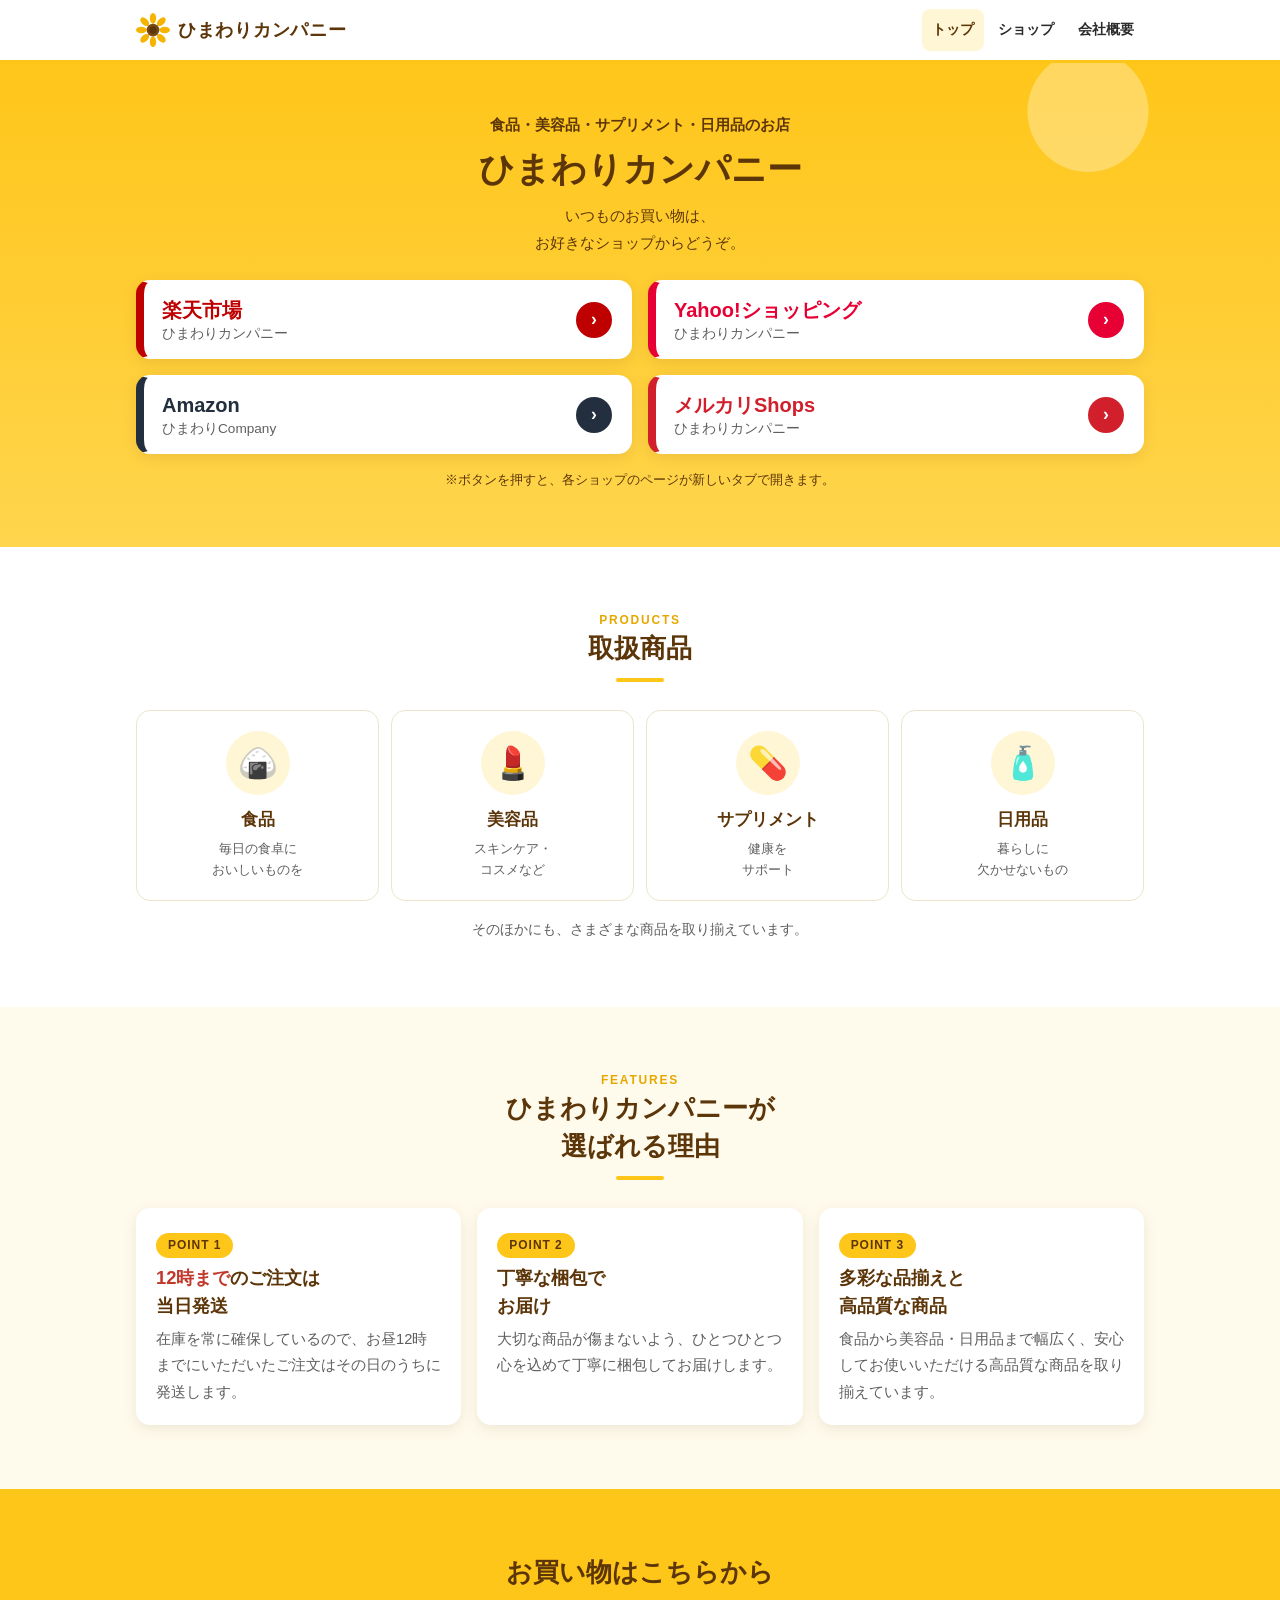
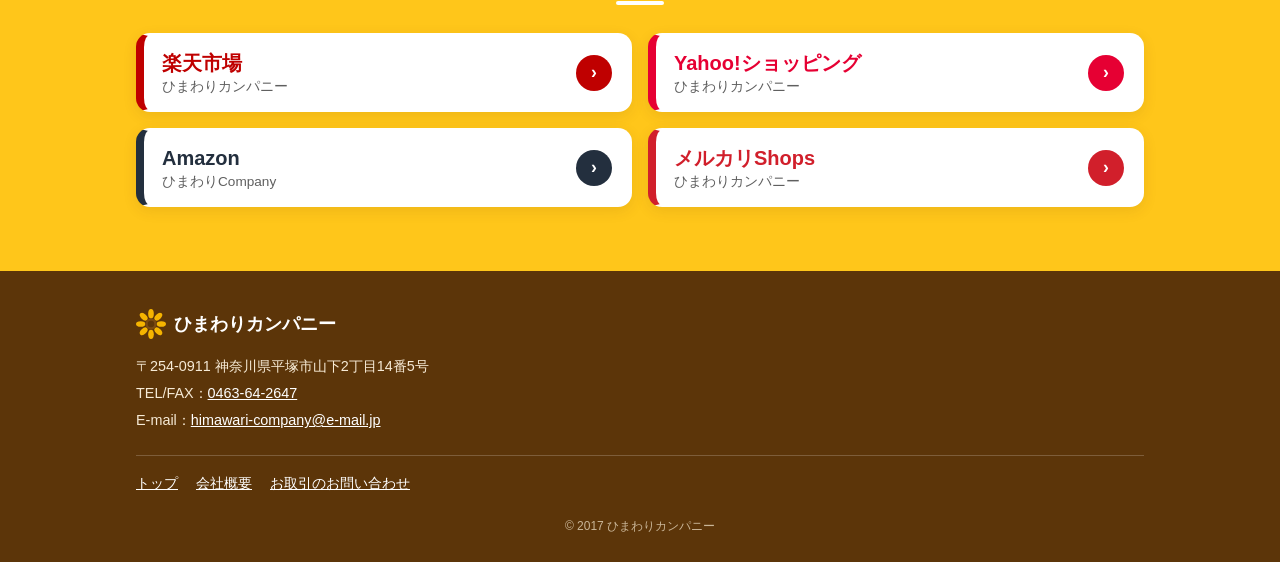
==== index.html @ 0a875427 "ひまわりカンパニーのホームページを作成 トップページ（各ショップへのボタン・取扱商品・お店の強み）と 会社概要ページ（経営理念・会社情報・沿革・出店ショップ・お取引のお問い合わせ）を追加。 スマホ優先" ====
<!DOCTYPE html>
<html lang="ja">
<head>
  <meta charset="UTF-8">
  <meta name="viewport" content="width=device-width, initial-scale=1">
  <title>ひまわりカンパニー｜食品・美容品・サプリメントのネットショップ</title>
  <meta name="description" content="ひまわりカンパニーは、楽天市場・Yahoo!ショッピング・Amazon・メルカリShopsに出店しているネットショップです。食品・美容品・サプリメント・日用品を、12時までのご注文で当日発送、丁寧な梱包でお届けします。">
  <meta name="theme-color" content="#ffc61a">
  <meta property="og:type" content="website">
  <meta property="og:title" content="ひまわりカンパニー">
  <meta property="og:description" content="食品・美容品・サプリメント・日用品のネットショップ。12時までのご注文は当日発送。">
  <link rel="icon" href="images/logo.svg" type="image/svg+xml">
  <link rel="stylesheet" href="css/style.css">
</head>
<body>

  <header class="site-header">
    <div class="container header-inner">
      <a class="brand" href="index.html">
        <img src="images/logo.svg" alt="" width="34" height="34">
        ひまわりカンパニー
      </a>
      <nav class="global-nav" aria-label="メインメニュー">
        <ul>
          <li><a href="index.html" aria-current="page">トップ</a></li>
          <li><a href="#shops">ショップ</a></li>
          <li><a href="company.html">会社概要</a></li>
        </ul>
      </nav>
    </div>
  </header>

  <main>

    <!-- いちばん目立つ所：各ショップへのボタン -->
    <section class="hero" id="shops">
      <div class="container">
        <p class="hero-catch">食品・美容品・サプリメント・日用品のお店</p>
        <h1>ひまわりカンパニー</h1>
        <p class="hero-lead">いつものお買い物は、<br>お好きなショップからどうぞ。</p>

        <ul class="shop-list">
          <li>
            <a class="shop-btn shop-rakuten" href="https://www.rakuten.co.jp/himawari-company/" target="_blank" rel="noopener">
              <span class="shop-btn-text">
                <span class="shop-mall">楽天市場</span>
                <span class="shop-name">ひまわりカンパニー</span>
              </span>
              <span class="shop-arrow" aria-hidden="true">›</span>
            </a>
          </li>
          <li>
            <a class="shop-btn shop-yahoo" href="https://store.shopping.yahoo.co.jp/himawari-company/" target="_blank" rel="noopener">
              <span class="shop-btn-text">
                <span class="shop-mall">Yahoo!ショッピング</span>
                <span class="shop-name">ひまわりカンパニー</span>
              </span>
              <span class="shop-arrow" aria-hidden="true">›</span>
            </a>
          </li>
          <li>
            <a class="shop-btn shop-amazon" href="https://www.amazon.co.jp/s?me=A3NV0EKBFBU47O&amp;marketplaceID=A1VC38T7YXB528" target="_blank" rel="noopener">
              <span class="shop-btn-text">
                <span class="shop-mall">Amazon</span>
                <span class="shop-name">ひまわりCompany</span>
              </span>
              <span class="shop-arrow" aria-hidden="true">›</span>
            </a>
          </li>
          <li>
            <a class="shop-btn shop-mercari" href="https://jp.mercari.com/shops/profile/Aiasz2msF3qnqRSeZ3U2ag" target="_blank" rel="noopener">
              <span class="shop-btn-text">
                <span class="shop-mall">メルカリShops</span>
                <span class="shop-name">ひまわりカンパニー</span>
              </span>
              <span class="shop-arrow" aria-hidden="true">›</span>
            </a>
          </li>
        </ul>
        <p class="shop-note">※ボタンを押すと、各ショップのページが新しいタブで開きます。</p>
      </div>
    </section>

    <!-- 取扱商品 -->
    <section class="section">
      <div class="container">
        <h2 class="section-title"><small>PRODUCTS</small>取扱商品</h2>
        <ul class="products">
          <li class="product">
            <div class="product-icon" aria-hidden="true">🍙</div>
            <h3>食品</h3>
            <p>毎日の食卓に<br>おいしいものを</p>
          </li>
          <li class="product">
            <div class="product-icon" aria-hidden="true">💄</div>
            <h3>美容品</h3>
            <p>スキンケア・<br>コスメなど</p>
          </li>
          <li class="product">
            <div class="product-icon" aria-hidden="true">💊</div>
            <h3>サプリメント</h3>
            <p>健康を<br>サポート</p>
          </li>
          <li class="product">
            <div class="product-icon" aria-hidden="true">🧴</div>
            <h3>日用品</h3>
            <p>暮らしに<br>欠かせないもの</p>
          </li>
        </ul>
        <p class="products-note">そのほかにも、さまざまな商品を取り揃えています。</p>
      </div>
    </section>

    <!-- お店の強み -->
    <section class="section section-alt">
      <div class="container">
        <h2 class="section-title"><small>FEATURES</small>ひまわりカンパニーが<br>選ばれる理由</h2>
        <ul class="features">
          <li class="feature">
            <span class="feature-num">POINT 1</span>
            <h3><strong>12時まで</strong>のご注文は<br>当日発送</h3>
            <p>在庫を常に確保しているので、お昼12時までにいただいたご注文はその日のうちに発送します。</p>
          </li>
          <li class="feature">
            <span class="feature-num">POINT 2</span>
            <h3>丁寧な梱包で<br>お届け</h3>
            <p>大切な商品が傷まないよう、ひとつひとつ心を込めて丁寧に梱包してお届けします。</p>
          </li>
          <li class="feature">
            <span class="feature-num">POINT 3</span>
            <h3>多彩な品揃えと<br>高品質な商品</h3>
            <p>食品から美容品・日用品まで幅広く、安心してお使いいただける高品質な商品を取り揃えています。</p>
          </li>
        </ul>
      </div>
    </section>

    <!-- 下部でもう一度ショップへ誘導 -->
    <section class="section cta">
      <div class="container">
        <h2 class="section-title">お買い物はこちらから</h2>
        <ul class="shop-list">
          <li>
            <a class="shop-btn shop-rakuten" href="https://www.rakuten.co.jp/himawari-company/" target="_blank" rel="noopener">
              <span class="shop-btn-text">
                <span class="shop-mall">楽天市場</span>
                <span class="shop-name">ひまわりカンパニー</span>
              </span>
              <span class="shop-arrow" aria-hidden="true">›</span>
            </a>
          </li>
          <li>
            <a class="shop-btn shop-yahoo" href="https://store.shopping.yahoo.co.jp/himawari-company/" target="_blank" rel="noopener">
              <span class="shop-btn-text">
                <span class="shop-mall">Yahoo!ショッピング</span>
                <span class="shop-name">ひまわりカンパニー</span>
              </span>
              <span class="shop-arrow" aria-hidden="true">›</span>
            </a>
          </li>
          <li>
            <a class="shop-btn shop-amazon" href="https://www.amazon.co.jp/s?me=A3NV0EKBFBU47O&amp;marketplaceID=A1VC38T7YXB528" target="_blank" rel="noopener">
              <span class="shop-btn-text">
                <span class="shop-mall">Amazon</span>
                <span class="shop-name">ひまわりCompany</span>
              </span>
              <span class="shop-arrow" aria-hidden="true">›</span>
            </a>
          </li>
          <li>
            <a class="shop-btn shop-mercari" href="https://jp.mercari.com/shops/profile/Aiasz2msF3qnqRSeZ3U2ag" target="_blank" rel="noopener">
              <span class="shop-btn-text">
                <span class="shop-mall">メルカリShops</span>
                <span class="shop-name">ひまわりカンパニー</span>
              </span>
              <span class="shop-arrow" aria-hidden="true">›</span>
            </a>
          </li>
        </ul>
      </div>
    </section>

  </main>

  <footer class="site-footer">
    <div class="container">
      <p class="footer-name">
        <img src="images/logo.svg" alt="" width="30" height="30">
        ひまわりカンパニー
      </p>
      <address class="footer-info">
        〒254-0911 神奈川県平塚市山下2丁目14番5号<br>
        TEL/FAX：<a href="tel:0463642647">0463-64-2647</a><br>
        E-mail：<a href="mailto:himawari-company@e-mail.jp">himawari-company@e-mail.jp</a>
      </address>
      <ul class="footer-links">
        <li><a href="index.html">トップ</a></li>
        <li><a href="company.html">会社概要</a></li>
        <li><a href="company.html#contact">お取引のお問い合わせ</a></li>
      </ul>
      <p class="copyright">&copy; 2017 ひまわりカンパニー</p>
    </div>
  </footer>

</body>
</html>
---- css/style.css ----
/* =========================================
   ひまわりカンパニー 共通スタイル
   スマホ優先（モバイルファースト）で作成
   ========================================= */

:root {
  --sun: #ffc61a;          /* ひまわりの黄色 */
  --sun-light: #fff6d6;    /* 薄い黄色（背景） */
  --sun-pale: #fffbec;
  --sun-deep: #e6a800;
  --brown: #5c3509;        /* ひまわりの種の色（文字・アクセント） */
  --text: #2b2b2b;
  --text-sub: #5f5f5f;
  --line: #ece4cc;
  --white: #ffffff;
  --radius: 14px;
  --shadow: 0 4px 14px rgba(92, 53, 9, 0.10);
}

*,
*::before,
*::after {
  box-sizing: border-box;
}

html {
  -webkit-text-size-adjust: 100%;
  scroll-behavior: smooth;
  scroll-padding-top: 72px; /* 固定ヘッダーの分だけずらす */
}

body {
  margin: 0;
  background: var(--white);
  color: var(--text);
  font-family: "Hiragino Kaku Gothic ProN", "Hiragino Sans", "Noto Sans JP",
    "Yu Gothic", "Meiryo", sans-serif;
  font-size: 16px;
  line-height: 1.8;
}

img {
  max-width: 100%;
  height: auto;
}

a {
  color: var(--brown);
}

.container {
  width: 100%;
  max-width: 1040px;
  margin: 0 auto;
  padding: 0 16px;
}

/* ---------- ヘッダー ---------- */
.site-header {
  position: sticky;
  top: 0;
  z-index: 10;
  background: var(--white);
  border-bottom: 3px solid var(--sun);
}

.header-inner {
  display: flex;
  align-items: center;
  justify-content: space-between;
  gap: 12px;
  min-height: 60px;
}

.brand {
  display: flex;
  align-items: center;
  gap: 8px;
  color: var(--brown);
  text-decoration: none;
  font-weight: 700;
  font-size: 1.15rem;
  letter-spacing: 0.04em;
  white-space: nowrap;
  flex-shrink: 0;
}

.brand img {
  width: 34px;
  height: 34px;
}

.global-nav ul {
  display: flex;
  gap: 4px;
  margin: 0;
  padding: 0;
  list-style: none;
}

.global-nav a {
  display: block;
  padding: 8px 10px;
  border-radius: 8px;
  color: var(--text);
  text-decoration: none;
  font-size: 0.9rem;
  font-weight: 700;
  white-space: nowrap;
}

.global-nav a:hover,
.global-nav a[aria-current="page"] {
  background: var(--sun-light);
  color: var(--brown);
}

/* ---------- ヒーロー（トップの一番上） ---------- */
.hero {
  background:
    radial-gradient(circle at 85% 10%, rgba(255, 255, 255, 0.3) 0 60px, transparent 61px),
    linear-gradient(180deg, var(--sun) 0%, #ffd54d 100%);
  padding: 32px 0 40px;
  text-align: center;
}

.hero-catch {
  margin: 0 0 6px;
  color: var(--brown);
  font-size: 0.95rem;
  font-weight: 700;
}

.hero h1 {
  margin: 0 0 8px;
  color: var(--brown);
  font-size: 1.7rem;
  line-height: 1.4;
}

.hero-lead {
  margin: 0 0 24px;
  color: var(--brown);
  font-size: 0.95rem;
}

/* ---------- ショップボタン ---------- */
.shop-list {
  display: grid;
  grid-template-columns: 1fr;
  gap: 12px;
  margin: 0;
  padding: 0;
  list-style: none;
}

.shop-btn {
  display: flex;
  align-items: center;
  gap: 12px;
  min-height: 76px;
  padding: 14px 18px;
  border: 2px solid transparent;
  border-left: 8px solid var(--mall-color, var(--brown));
  border-radius: var(--radius);
  background: var(--white);
  box-shadow: var(--shadow);
  color: var(--text);
  text-align: left;
  text-decoration: none;
  transition: transform 0.15s, box-shadow 0.15s, border-color 0.15s;
}

.shop-btn:hover,
.shop-btn:focus-visible {
  transform: translateY(-2px);
  border-color: var(--mall-color, var(--brown));
  box-shadow: 0 8px 20px rgba(92, 53, 9, 0.16);
}

.shop-btn-text {
  flex: 1;
  display: flex;
  flex-direction: column;
  line-height: 1.4;
}

.shop-mall {
  color: var(--mall-color, var(--brown));
  font-size: 1.25rem;
  font-weight: 800;
}

.shop-name {
  color: var(--text-sub);
  font-size: 0.85rem;
}

.shop-arrow {
  flex-shrink: 0;
  display: grid;
  place-items: center;
  width: 36px;
  height: 36px;
  border-radius: 50%;
  background: var(--mall-color, var(--brown));
  color: var(--white);
  font-size: 1.1rem;
  font-weight: 700;
}

.shop-rakuten  { --mall-color: #bf0000; }
.shop-yahoo    { --mall-color: #e60033; }
.shop-amazon   { --mall-color: #232f3e; }
.shop-mercari  { --mall-color: #d11f2b; }

.shop-note {
  margin: 14px 0 0;
  color: var(--brown);
  font-size: 0.8rem;
}

/* ---------- セクション共通 ---------- */
.section {
  padding: 48px 0;
}

.section-alt {
  background: var(--sun-pale);
}

.section-title {
  margin: 0 0 28px;
  color: var(--brown);
  font-size: 1.4rem;
  text-align: center;
  line-height: 1.5;
}

.section-title::after {
  content: "";
  display: block;
  width: 48px;
  height: 4px;
  margin: 10px auto 0;
  border-radius: 2px;
  background: var(--sun);
}

.section-title small {
  display: block;
  color: var(--sun-deep);
  font-size: 0.75rem;
  letter-spacing: 0.15em;
}

/* ---------- 取扱商品 ---------- */
.products {
  display: grid;
  grid-template-columns: repeat(2, 1fr);
  gap: 12px;
  margin: 0;
  padding: 0;
  list-style: none;
}

.product {
  padding: 20px 10px;
  border: 1px solid var(--line);
  border-radius: var(--radius);
  background: var(--white);
  text-align: center;
}

.product-icon {
  display: grid;
  place-items: center;
  width: 64px;
  height: 64px;
  margin: 0 auto 10px;
  border-radius: 50%;
  background: var(--sun-light);
  font-size: 2rem;
  line-height: 1;
}

.product h3 {
  margin: 0 0 4px;
  font-size: 1.05rem;
  color: var(--brown);
}

.product p {
  margin: 0;
  color: var(--text-sub);
  font-size: 0.8rem;
  line-height: 1.6;
}

.products-note {
  margin: 16px 0 0;
  color: var(--text-sub);
  font-size: 0.9rem;
  text-align: center;
}

/* ---------- お店の強み ---------- */
.features {
  display: grid;
  gap: 16px;
  margin: 0;
  padding: 0;
  list-style: none;
}

.feature {
  position: relative;
  padding: 22px 20px 20px;
  border-radius: var(--radius);
  background: var(--white);
  box-shadow: var(--shadow);
}

.feature-num {
  display: inline-block;
  margin-bottom: 6px;
  padding: 2px 12px;
  border-radius: 999px;
  background: var(--sun);
  color: var(--brown);
  font-size: 0.75rem;
  font-weight: 800;
  letter-spacing: 0.08em;
}

.feature h3 {
  margin: 0 0 6px;
  color: var(--brown);
  font-size: 1.15rem;
  line-height: 1.5;
}

.feature h3 strong {
  color: #c0392b;
}

.feature p {
  margin: 0;
  color: var(--text-sub);
  font-size: 0.92rem;
}

/* ---------- 下部のショップ誘導 ---------- */
.cta {
  background: var(--sun);
  text-align: center;
}

.cta .section-title::after {
  background: var(--white);
}

/* ---------- 会社概要ページ ---------- */
.page-header {
  padding: 32px 0;
  background: linear-gradient(180deg, var(--sun) 0%, #ffd54d 100%);
  text-align: center;
}

.page-header h1 {
  margin: 0;
  color: var(--brown);
  font-size: 1.6rem;
}

.page-header p {
  margin: 4px 0 0;
  color: var(--brown);
  font-size: 0.8rem;
  letter-spacing: 0.15em;
}

.page-nav {
  display: flex;
  flex-wrap: wrap;
  justify-content: center;
  gap: 8px;
  margin: 0;
  padding: 16px 0 0;
  list-style: none;
}

.page-nav a {
  display: block;
  padding: 6px 14px;
  border: 1px solid var(--line);
  border-radius: 999px;
  background: var(--white);
  color: var(--brown);
  font-size: 0.85rem;
  text-decoration: none;
}

.philosophy {
  max-width: 760px;
  margin: 0 auto;
  padding: 24px 20px;
  border-left: 6px solid var(--sun);
  border-radius: 0 var(--radius) var(--radius) 0;
  background: var(--sun-pale);
}

.philosophy-lead {
  margin: 0 0 12px;
  color: var(--brown);
  font-size: 1.1rem;
  font-weight: 700;
  line-height: 1.6;
}

.philosophy p {
  margin: 0 0 12px;
}

.philosophy p:last-child {
  margin-bottom: 0;
}

.policy-list {
  display: grid;
  gap: 10px;
  max-width: 760px;
  margin: 20px auto 0;
  padding: 0;
  list-style: none;
}

.policy-list li {
  display: flex;
  align-items: center;
  gap: 10px;
  padding: 12px 16px;
  border: 1px solid var(--line);
  border-radius: 10px;
  background: var(--white);
  font-weight: 700;
  font-size: 0.95rem;
}

.policy-list li::before {
  content: "✓";
  flex-shrink: 0;
  display: grid;
  place-items: center;
  width: 26px;
  height: 26px;
  border-radius: 50%;
  background: var(--sun);
  color: var(--brown);
  font-size: 0.85rem;
}

/* 会社情報の表 */
.info-table {
  width: 100%;
  max-width: 760px;
  margin: 0 auto;
  border-collapse: collapse;
  background: var(--white);
}

.info-table th,
.info-table td {
  display: block;
  padding: 0 4px;
  text-align: left;
  vertical-align: top;
}

.info-table th {
  padding-top: 14px;
  color: var(--brown);
  font-size: 0.85rem;
  font-weight: 700;
}

.info-table td {
  padding-bottom: 14px;
  border-bottom: 1px solid var(--line);
}

/* 沿革 */
.history {
  max-width: 760px;
  margin: 0 auto;
  padding: 0;
  list-style: none;
}

.history li {
  position: relative;
  padding: 0 0 22px 28px;
  border-left: 3px solid var(--sun);
  margin-left: 8px;
}

.history li:last-child {
  padding-bottom: 0;
}

.history li::before {
  content: "";
  position: absolute;
  top: 6px;
  left: -10px;
  width: 17px;
  height: 17px;
  border: 3px solid var(--sun);
  border-radius: 50%;
  background: var(--white);
}

.history time {
  display: block;
  color: var(--brown);
  font-weight: 800;
}

.history p {
  margin: 0;
}

/* お取引のお問い合わせ */
.contact-box {
  max-width: 760px;
  margin: 0 auto;
  padding: 24px 20px;
  border: 2px solid var(--sun);
  border-radius: var(--radius);
  background: var(--white);
  text-align: center;
}

.contact-box > p {
  margin: 0 0 18px;
  font-size: 0.95rem;
}

.contact-actions {
  display: grid;
  gap: 12px;
}

.contact-btn {
  display: flex;
  flex-direction: column;
  align-items: center;
  padding: 14px 16px;
  border-radius: 12px;
  background: var(--brown);
  color: var(--white);
  text-decoration: none;
  line-height: 1.5;
  transition: opacity 0.15s;
}

.contact-btn:hover {
  opacity: 0.88;
}

.contact-btn-label {
  font-size: 0.8rem;
  opacity: 0.85;
}

.contact-btn-value {
  font-size: 1.1rem;
  font-weight: 700;
  word-break: break-all;
}

.contact-btn.is-tel {
  background: var(--sun);
  color: var(--brown);
}

.contact-hours {
  margin: 14px 0 0;
  color: var(--text-sub);
  font-size: 0.8rem;
}

/* ---------- フッター ---------- */
.site-footer {
  padding: 36px 0 24px;
  background: var(--brown);
  color: #f6ead6;
  font-size: 0.9rem;
}

.site-footer a {
  color: var(--white);
}

.footer-name {
  display: flex;
  align-items: center;
  gap: 8px;
  margin: 0 0 12px;
  color: var(--white);
  font-size: 1.15rem;
  font-weight: 700;
}

.footer-name img {
  width: 30px;
  height: 30px;
}

.footer-info {
  margin: 0;
  font-style: normal;
  line-height: 1.9;
}

.footer-links {
  display: flex;
  flex-wrap: wrap;
  gap: 8px 18px;
  margin: 20px 0 0;
  padding: 16px 0 0;
  border-top: 1px solid rgba(255, 255, 255, 0.2);
  list-style: none;
  font-size: 0.85rem;
}

.copyright {
  margin: 20px 0 0;
  color: #c9b597;
  font-size: 0.75rem;
  text-align: center;
}

/* ---------- タブレット以上 ---------- */
@media (min-width: 600px) {
  .hero {
    padding: 48px 0 56px;
  }

  .hero h1 {
    font-size: 2.2rem;
  }

  .shop-list {
    grid-template-columns: repeat(2, 1fr);
    gap: 16px;
  }

  .products {
    grid-template-columns: repeat(4, 1fr);
  }

  .features {
    grid-template-columns: repeat(3, 1fr);
  }

  .contact-actions {
    grid-template-columns: 1fr 1fr;
  }

  .info-table th,
  .info-table td {
    display: table-cell;
    padding: 16px 12px;
    border-bottom: 1px solid var(--line);
  }

  .info-table th {
    width: 26%;
    background: var(--sun-pale);
    font-size: 0.95rem;
  }

  .policy-list {
    grid-template-columns: repeat(3, 1fr);
  }

  .section {
    padding: 64px 0;
  }

  .section-title {
    font-size: 1.6rem;
  }
}

/* ---------- 狭いスマホ用 ---------- */
@media (max-width: 420px) {
  .brand {
    gap: 6px;
    font-size: 0.95rem;
    letter-spacing: 0;
  }

  .brand img {
    width: 26px;
    height: 26px;
  }

  .global-nav ul {
    gap: 0;
  }

  .global-nav a {
    padding: 8px 5px;
    font-size: 0.78rem;
  }

  .hero h1 {
    font-size: 1.45rem;
  }
}

/* ---------- とても小さいスマホ（幅360px未満）はメニューを2段に ---------- */
@media (max-width: 359px) {
  .header-inner {
    flex-wrap: wrap;
    justify-content: center;
    gap: 0;
    padding-top: 6px;
  }
}
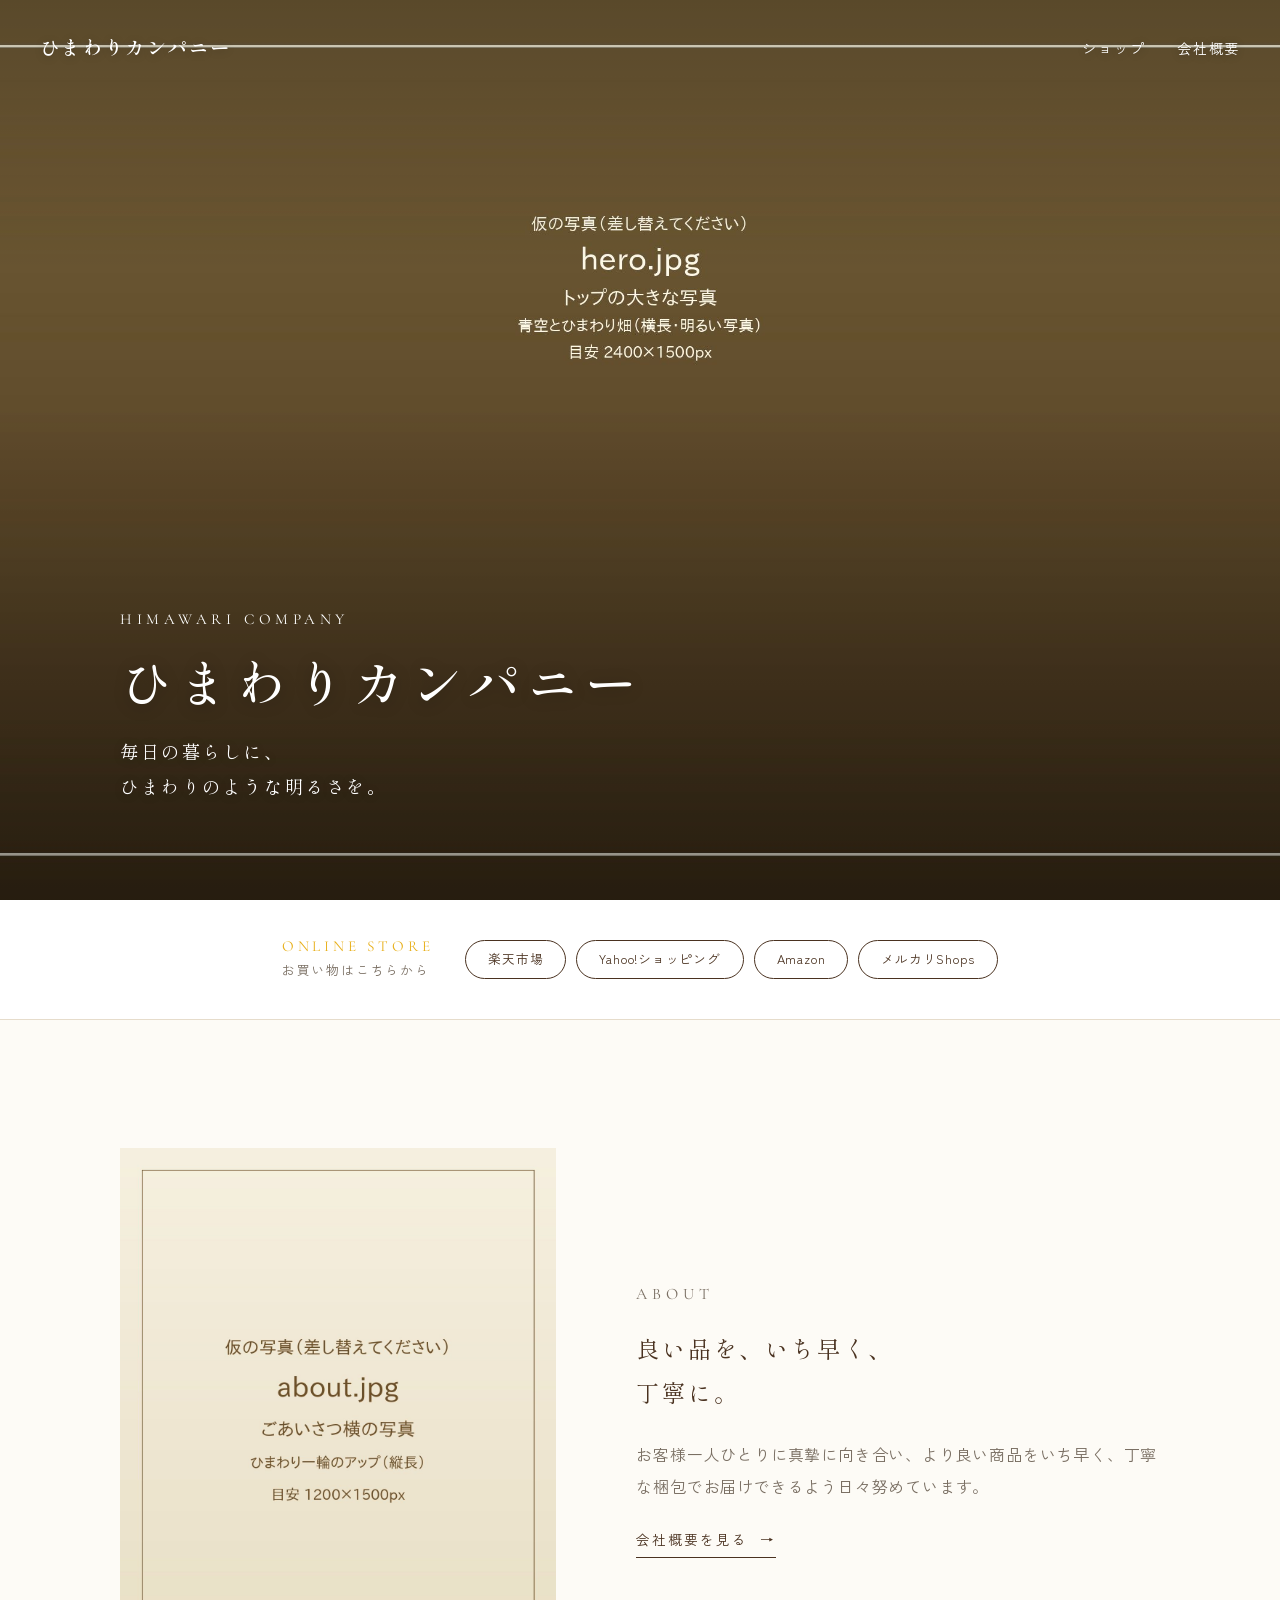
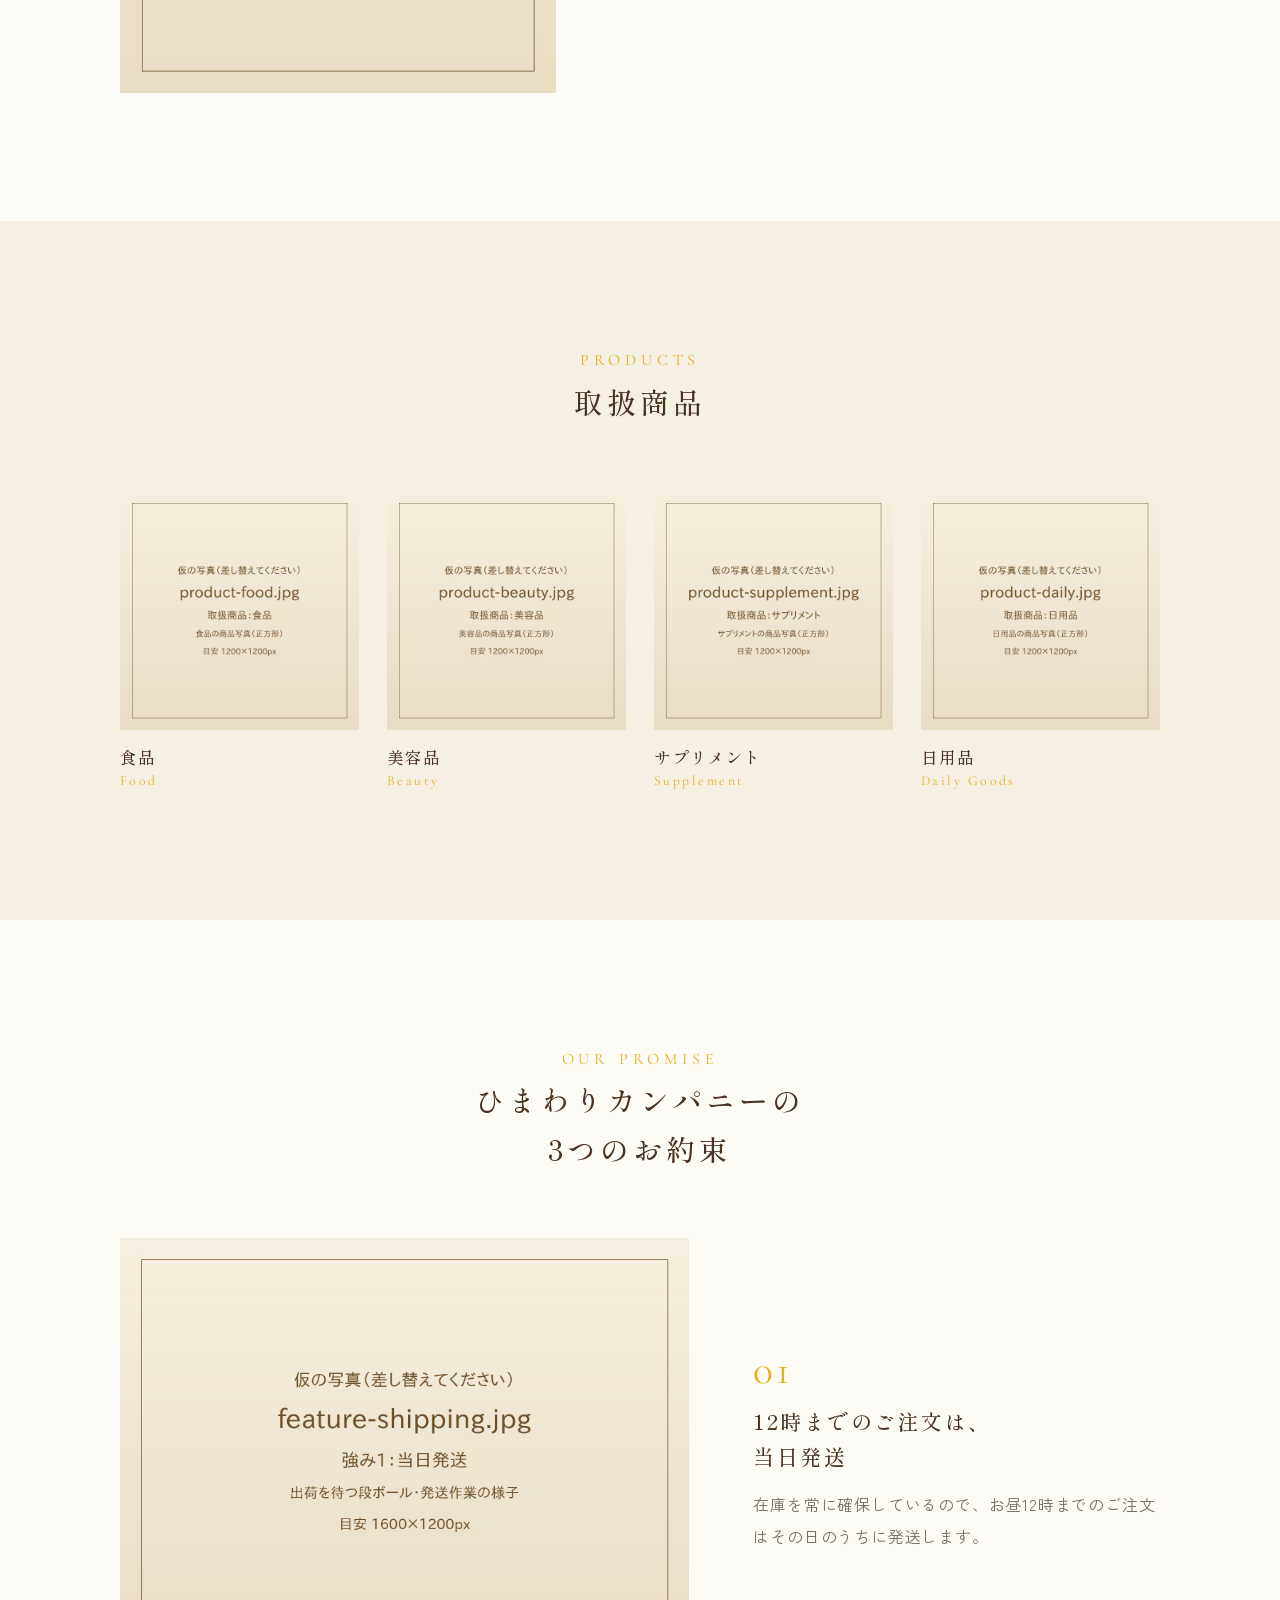
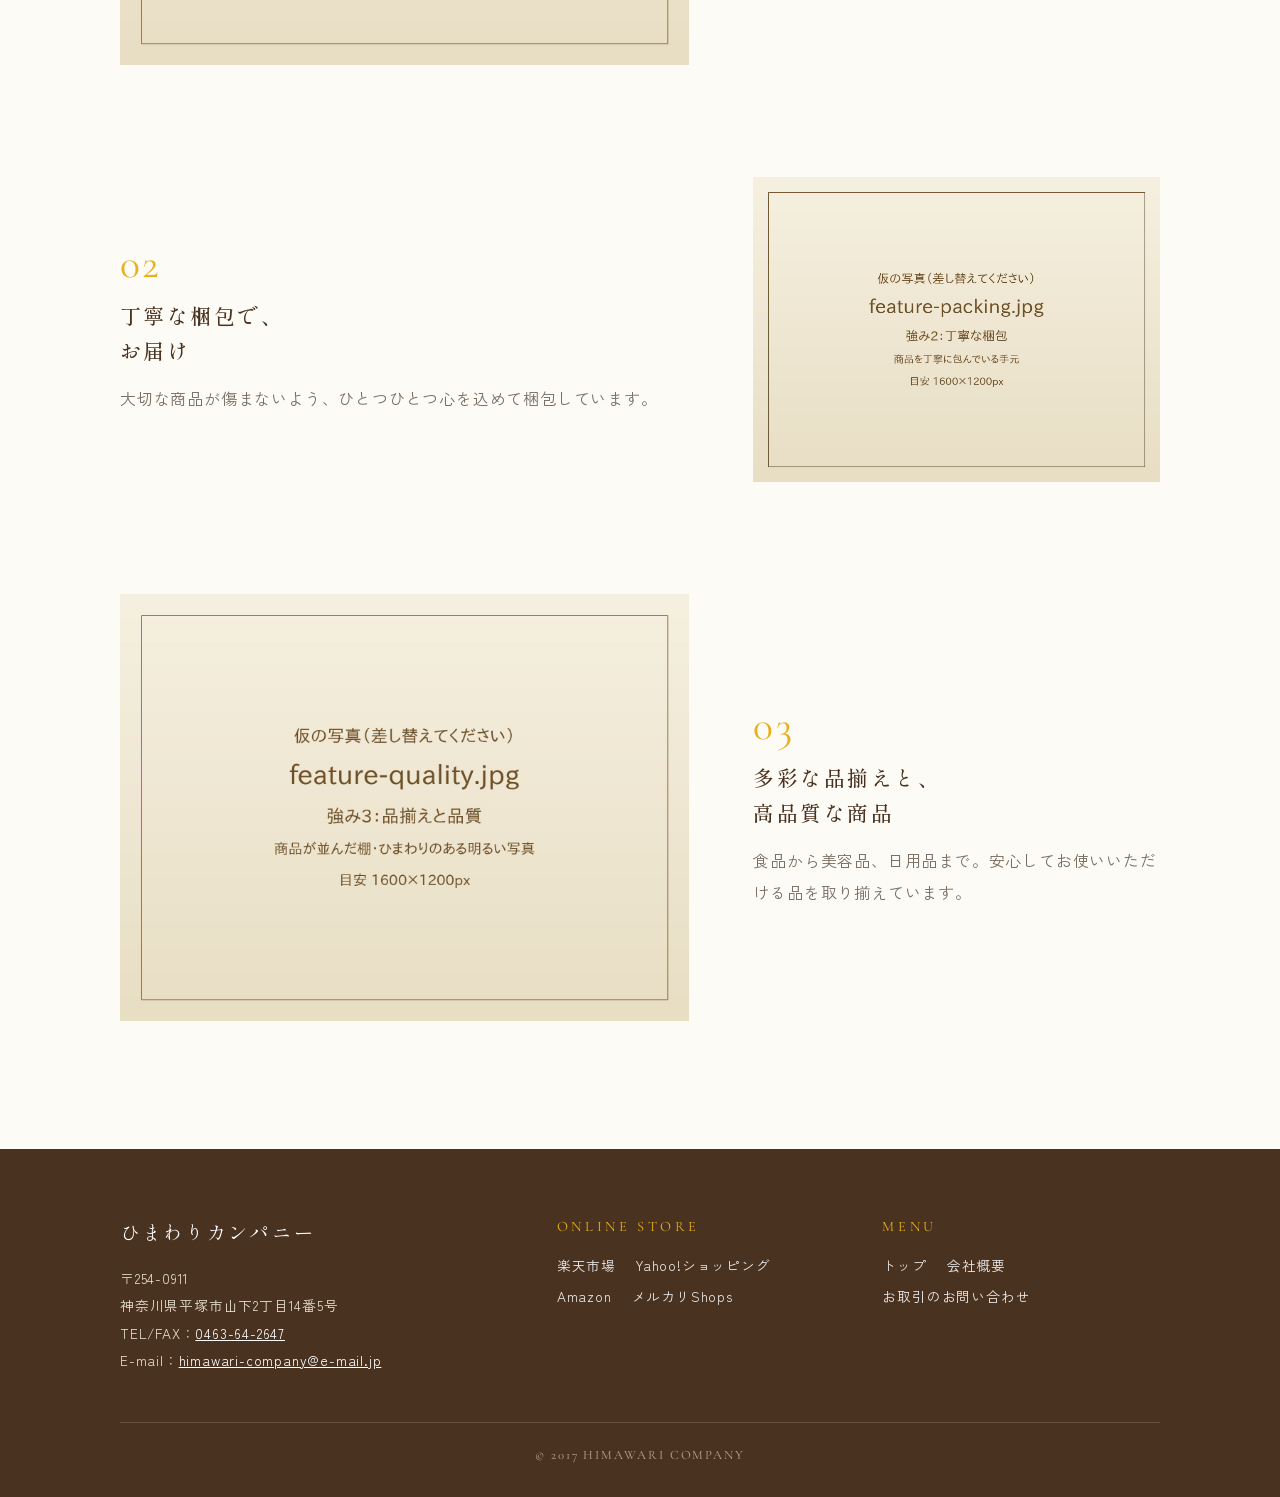
==== commit 9cdee3de: "デザインを写真中心の上品なスタイルに刷新 - 白・淡いクリームを基調に、黄色と濃い茶色をアクセントにした配色へ変更 - Google Fonts（Shippori Mincho / Zen Kaku " ====
--- a/index.html
+++ b/index.html
@@ -5,24 +5,24 @@
   <meta name="viewport" content="width=device-width, initial-scale=1">
   <title>ひまわりカンパニー｜食品・美容品・サプリメントのネットショップ</title>
   <meta name="description" content="ひまわりカンパニーは、楽天市場・Yahoo!ショッピング・Amazon・メルカリShopsに出店しているネットショップです。食品・美容品・サプリメント・日用品を、12時までのご注文で当日発送、丁寧な梱包でお届けします。">
-  <meta name="theme-color" content="#ffc61a">
+  <meta name="theme-color" content="#fdfbf6">
   <meta property="og:type" content="website">
   <meta property="og:title" content="ひまわりカンパニー">
   <meta property="og:description" content="食品・美容品・サプリメント・日用品のネットショップ。12時までのご注文は当日発送。">
-  <link rel="icon" href="images/logo.svg" type="image/svg+xml">
+  <meta property="og:image" content="images/hero.jpg">
+  <link rel="icon" href="images/favicon.svg" type="image/svg+xml">
+  <link rel="preconnect" href="https://fonts.googleapis.com">
+  <link rel="preconnect" href="https://fonts.gstatic.com" crossorigin>
+  <link rel="stylesheet" href="https://fonts.googleapis.com/css2?family=Cormorant+Garamond:wght@400;500&family=Shippori+Mincho:wght@500;600&family=Zen+Kaku+Gothic+New:wght@400;500&display=swap">
   <link rel="stylesheet" href="css/style.css">
 </head>
 <body>
 
   <header class="site-header">
     <div class="container header-inner">
-      <a class="brand" href="index.html">
-        <img src="images/logo.svg" alt="" width="34" height="34">
-        ひまわりカンパニー
-      </a>
+      <a class="brand" href="index.html">ひまわりカンパニー</a>
       <nav class="global-nav" aria-label="メインメニュー">
         <ul>
-          <li><a href="index.html" aria-current="page">トップ</a></li>
           <li><a href="#shops">ショップ</a></li>
           <li><a href="company.html">会社概要</a></li>
         </ul>
@@ -32,149 +32,107 @@
 
   <main>
 
-    <!-- いちばん目立つ所：各ショップへのボタン -->
-    <section class="hero" id="shops">
+    <!-- 画面いっぱいのひまわりの写真 -->
+    <section class="hero">
+      <img class="hero-image" src="images/hero.jpg" alt="青空の下に広がるひまわり畑" width="2400" height="1500" fetchpriority="high">
+      <div class="container hero-text">
+        <p class="hero-en">HIMAWARI COMPANY</p>
+        <h1>ひまわりカンパニー</h1>
+        <p class="hero-catch">毎日の暮らしに、<br>ひまわりのような明るさを。</p>
+      </div>
+    </section>
+
+    <!-- 各ショップへの小さなボタン -->
+    <section class="shop-bar" id="shops" aria-label="出店中のショップ">
       <div class="container">
-        <p class="hero-catch">食品・美容品・サプリメント・日用品のお店</p>
-        <h1>ひまわりカンパニー</h1>
-        <p class="hero-lead">いつものお買い物は、<br>お好きなショップからどうぞ。</p>
+        <p class="shop-bar-label"><span>ONLINE STORE</span>お買い物はこちらから</p>
+        <ul class="shop-links">
+          <li><a class="shop-link" href="https://www.rakuten.co.jp/himawari-company/" target="_blank" rel="noopener">楽天市場</a></li>
+          <li><a class="shop-link" href="https://store.shopping.yahoo.co.jp/himawari-company/" target="_blank" rel="noopener">Yahoo!ショッピング</a></li>
+          <li><a class="shop-link" href="https://www.amazon.co.jp/s?me=A3NV0EKBFBU47O&amp;marketplaceID=A1VC38T7YXB528" target="_blank" rel="noopener">Amazon</a></li>
+          <li><a class="shop-link" href="https://jp.mercari.com/shops/profile/Aiasz2msF3qnqRSeZ3U2ag" target="_blank" rel="noopener">メルカリShops</a></li>
+        </ul>
+      </div>
+    </section>
 
-        <ul class="shop-list">
-          <li>
-            <a class="shop-btn shop-rakuten" href="https://www.rakuten.co.jp/himawari-company/" target="_blank" rel="noopener">
-              <span class="shop-btn-text">
-                <span class="shop-mall">楽天市場</span>
-                <span class="shop-name">ひまわりカンパニー</span>
-              </span>
-              <span class="shop-arrow" aria-hidden="true">›</span>
-            </a>
-          </li>
-          <li>
-            <a class="shop-btn shop-yahoo" href="https://store.shopping.yahoo.co.jp/himawari-company/" target="_blank" rel="noopener">
-              <span class="shop-btn-text">
-                <span class="shop-mall">Yahoo!ショッピング</span>
-                <span class="shop-name">ひまわりカンパニー</span>
-              </span>
-              <span class="shop-arrow" aria-hidden="true">›</span>
-            </a>
-          </li>
-          <li>
-            <a class="shop-btn shop-amazon" href="https://www.amazon.co.jp/s?me=A3NV0EKBFBU47O&amp;marketplaceID=A1VC38T7YXB528" target="_blank" rel="noopener">
-              <span class="shop-btn-text">
-                <span class="shop-mall">Amazon</span>
-                <span class="shop-name">ひまわりCompany</span>
-              </span>
-              <span class="shop-arrow" aria-hidden="true">›</span>
-            </a>
-          </li>
-          <li>
-            <a class="shop-btn shop-mercari" href="https://jp.mercari.com/shops/profile/Aiasz2msF3qnqRSeZ3U2ag" target="_blank" rel="noopener">
-              <span class="shop-btn-text">
-                <span class="shop-mall">メルカリShops</span>
-                <span class="shop-name">ひまわりカンパニー</span>
-              </span>
-              <span class="shop-arrow" aria-hidden="true">›</span>
-            </a>
-          </li>
-        </ul>
-        <p class="shop-note">※ボタンを押すと、各ショップのページが新しいタブで開きます。</p>
+    <!-- ごあいさつ -->
+    <section class="section">
+      <div class="container about">
+        <div class="about-photo">
+          <img src="images/about.jpg" alt="太陽に向かって咲くひまわり" width="1200" height="1500" loading="lazy">
+        </div>
+        <div class="about-text">
+          <p class="section-en">ABOUT</p>
+          <p class="lead">良い品を、いち早く、<br>丁寧に。</p>
+          <p>お客様一人ひとりに真摯に向き合い、より良い商品をいち早く、丁寧な梱包でお届けできるよう日々努めています。</p>
+          <a class="text-link" href="company.html">会社概要を見る</a>
+        </div>
       </div>
     </section>
 
     <!-- 取扱商品 -->
-    <section class="section">
+    <section class="section section-cream">
       <div class="container">
-        <h2 class="section-title"><small>PRODUCTS</small>取扱商品</h2>
+        <div class="section-head">
+          <span class="section-en">PRODUCTS</span>
+          <h2 class="section-title">取扱商品</h2>
+        </div>
         <ul class="products">
           <li class="product">
-            <div class="product-icon" aria-hidden="true">🍙</div>
+            <div class="product-photo"><img src="images/product-food.jpg" alt="食品" width="1200" height="1200" loading="lazy"></div>
             <h3>食品</h3>
-            <p>毎日の食卓に<br>おいしいものを</p>
+            <p>Food</p>
           </li>
           <li class="product">
-            <div class="product-icon" aria-hidden="true">💄</div>
+            <div class="product-photo"><img src="images/product-beauty.jpg" alt="美容品" width="1200" height="1200" loading="lazy"></div>
             <h3>美容品</h3>
-            <p>スキンケア・<br>コスメなど</p>
+            <p>Beauty</p>
           </li>
           <li class="product">
-            <div class="product-icon" aria-hidden="true">💊</div>
+            <div class="product-photo"><img src="images/product-supplement.jpg" alt="サプリメント" width="1200" height="1200" loading="lazy"></div>
             <h3>サプリメント</h3>
-            <p>健康を<br>サポート</p>
+            <p>Supplement</p>
           </li>
           <li class="product">
-            <div class="product-icon" aria-hidden="true">🧴</div>
+            <div class="product-photo"><img src="images/product-daily.jpg" alt="日用品" width="1200" height="1200" loading="lazy"></div>
             <h3>日用品</h3>
-            <p>暮らしに<br>欠かせないもの</p>
-          </li>
-        </ul>
-        <p class="products-note">そのほかにも、さまざまな商品を取り揃えています。</p>
-      </div>
-    </section>
-
-    <!-- お店の強み -->
-    <section class="section section-alt">
-      <div class="container">
-        <h2 class="section-title"><small>FEATURES</small>ひまわりカンパニーが<br>選ばれる理由</h2>
-        <ul class="features">
-          <li class="feature">
-            <span class="feature-num">POINT 1</span>
-            <h3><strong>12時まで</strong>のご注文は<br>当日発送</h3>
-            <p>在庫を常に確保しているので、お昼12時までにいただいたご注文はその日のうちに発送します。</p>
-          </li>
-          <li class="feature">
-            <span class="feature-num">POINT 2</span>
-            <h3>丁寧な梱包で<br>お届け</h3>
-            <p>大切な商品が傷まないよう、ひとつひとつ心を込めて丁寧に梱包してお届けします。</p>
-          </li>
-          <li class="feature">
-            <span class="feature-num">POINT 3</span>
-            <h3>多彩な品揃えと<br>高品質な商品</h3>
-            <p>食品から美容品・日用品まで幅広く、安心してお使いいただける高品質な商品を取り揃えています。</p>
+            <p>Daily Goods</p>
           </li>
         </ul>
       </div>
     </section>
 
-    <!-- 下部でもう一度ショップへ誘導 -->
-    <section class="section cta">
+    <!-- お店の強み -->
+    <section class="section">
       <div class="container">
-        <h2 class="section-title">お買い物はこちらから</h2>
-        <ul class="shop-list">
-          <li>
-            <a class="shop-btn shop-rakuten" href="https://www.rakuten.co.jp/himawari-company/" target="_blank" rel="noopener">
-              <span class="shop-btn-text">
-                <span class="shop-mall">楽天市場</span>
-                <span class="shop-name">ひまわりカンパニー</span>
-              </span>
-              <span class="shop-arrow" aria-hidden="true">›</span>
-            </a>
+        <div class="section-head">
+          <span class="section-en">OUR PROMISE</span>
+          <h2 class="section-title">ひまわりカンパニーの<br>3つのお約束</h2>
+        </div>
+        <ul class="features">
+          <li class="feature">
+            <div class="feature-photo"><img src="images/feature-shipping.jpg" alt="発送を待つ商品の箱" width="1600" height="1200" loading="lazy"></div>
+            <div>
+              <span class="feature-num">01</span>
+              <h3>12時までのご注文は、<br>当日発送</h3>
+              <p>在庫を常に確保しているので、お昼12時までのご注文はその日のうちに発送します。</p>
+            </div>
           </li>
-          <li>
-            <a class="shop-btn shop-yahoo" href="https://store.shopping.yahoo.co.jp/himawari-company/" target="_blank" rel="noopener">
-              <span class="shop-btn-text">
-                <span class="shop-mall">Yahoo!ショッピング</span>
-                <span class="shop-name">ひまわりカンパニー</span>
-              </span>
-              <span class="shop-arrow" aria-hidden="true">›</span>
-            </a>
+          <li class="feature">
+            <div class="feature-photo"><img src="images/feature-packing.jpg" alt="商品を丁寧に梱包する手元" width="1600" height="1200" loading="lazy"></div>
+            <div>
+              <span class="feature-num">02</span>
+              <h3>丁寧な梱包で、<br>お届け</h3>
+              <p>大切な商品が傷まないよう、ひとつひとつ心を込めて梱包しています。</p>
+            </div>
           </li>
-          <li>
-            <a class="shop-btn shop-amazon" href="https://www.amazon.co.jp/s?me=A3NV0EKBFBU47O&amp;marketplaceID=A1VC38T7YXB528" target="_blank" rel="noopener">
-              <span class="shop-btn-text">
-                <span class="shop-mall">Amazon</span>
-                <span class="shop-name">ひまわりCompany</span>
-              </span>
-              <span class="shop-arrow" aria-hidden="true">›</span>
-            </a>
-          </li>
-          <li>
-            <a class="shop-btn shop-mercari" href="https://jp.mercari.com/shops/profile/Aiasz2msF3qnqRSeZ3U2ag" target="_blank" rel="noopener">
-              <span class="shop-btn-text">
-                <span class="shop-mall">メルカリShops</span>
-                <span class="shop-name">ひまわりカンパニー</span>
-              </span>
-              <span class="shop-arrow" aria-hidden="true">›</span>
-            </a>
+          <li class="feature">
+            <div class="feature-photo"><img src="images/feature-quality.jpg" alt="並べられた商品" width="1600" height="1200" loading="lazy"></div>
+            <div>
+              <span class="feature-num">03</span>
+              <h3>多彩な品揃えと、<br>高品質な商品</h3>
+              <p>食品から美容品、日用品まで。安心してお使いいただける品を取り揃えています。</p>
+            </div>
           </li>
         </ul>
       </div>
@@ -184,21 +142,35 @@
 
   <footer class="site-footer">
     <div class="container">
-      <p class="footer-name">
-        <img src="images/logo.svg" alt="" width="30" height="30">
-        ひまわりカンパニー
-      </p>
-      <address class="footer-info">
-        〒254-0911 神奈川県平塚市山下2丁目14番5号<br>
-        TEL/FAX：<a href="tel:0463642647">0463-64-2647</a><br>
-        E-mail：<a href="mailto:himawari-company@e-mail.jp">himawari-company@e-mail.jp</a>
-      </address>
-      <ul class="footer-links">
-        <li><a href="index.html">トップ</a></li>
-        <li><a href="company.html">会社概要</a></li>
-        <li><a href="company.html#contact">お取引のお問い合わせ</a></li>
-      </ul>
-      <p class="copyright">&copy; 2017 ひまわりカンパニー</p>
+      <div class="footer-grid">
+        <div>
+          <p class="footer-name">ひまわりカンパニー</p>
+          <address class="footer-info">
+            〒254-0911<br>
+            神奈川県平塚市山下2丁目14番5号<br>
+            TEL/FAX：<a href="tel:0463642647">0463-64-2647</a><br>
+            E-mail：<a href="mailto:himawari-company@e-mail.jp">himawari-company@e-mail.jp</a>
+          </address>
+        </div>
+        <div>
+          <p class="footer-heading">ONLINE STORE</p>
+          <ul class="footer-links">
+            <li><a href="https://www.rakuten.co.jp/himawari-company/" target="_blank" rel="noopener">楽天市場</a></li>
+            <li><a href="https://store.shopping.yahoo.co.jp/himawari-company/" target="_blank" rel="noopener">Yahoo!ショッピング</a></li>
+            <li><a href="https://www.amazon.co.jp/s?me=A3NV0EKBFBU47O&amp;marketplaceID=A1VC38T7YXB528" target="_blank" rel="noopener">Amazon</a></li>
+            <li><a href="https://jp.mercari.com/shops/profile/Aiasz2msF3qnqRSeZ3U2ag" target="_blank" rel="noopener">メルカリShops</a></li>
+          </ul>
+        </div>
+        <div>
+          <p class="footer-heading">MENU</p>
+          <ul class="footer-links">
+            <li><a href="index.html">トップ</a></li>
+            <li><a href="company.html">会社概要</a></li>
+            <li><a href="company.html#contact">お取引のお問い合わせ</a></li>
+          </ul>
+        </div>
+      </div>
+      <p class="copyright">&copy; 2017 HIMAWARI COMPANY</p>
     </div>
   </footer>
 
--- a/css/style.css
+++ b/css/style.css
@@ -1,20 +1,22 @@
 /* =========================================
    ひまわりカンパニー 共通スタイル
+   白・淡いクリームをベースに、ひまわりの黄色と濃い茶色をアクセントに。
    スマホ優先（モバイルファースト）で作成
    ========================================= */
 
 :root {
-  --sun: #ffc61a;          /* ひまわりの黄色 */
-  --sun-light: #fff6d6;    /* 薄い黄色（背景） */
-  --sun-pale: #fffbec;
-  --sun-deep: #e6a800;
-  --brown: #5c3509;        /* ひまわりの種の色（文字・アクセント） */
-  --text: #2b2b2b;
-  --text-sub: #5f5f5f;
-  --line: #ece4cc;
+  --base: #fdfbf6;         /* 淡いクリーム（ページの地色） */
+  --cream: #f6f0e3;        /* 少し濃いクリーム（区切りの面） */
   --white: #ffffff;
-  --radius: 14px;
-  --shadow: 0 4px 14px rgba(92, 53, 9, 0.10);
+  --sun: #e8b01c;          /* ひまわりの黄色（アクセント用・使いすぎない） */
+  --brown: #4a3220;        /* 濃い茶色 */
+  --text: #3a3129;
+  --text-sub: #7a6f63;
+  --line: #e6dccb;
+  --serif: "Shippori Mincho", "Hiragino Mincho ProN", "Yu Mincho", serif;
+  --sans: "Zen Kaku Gothic New", "Hiragino Kaku Gothic ProN", "Hiragino Sans",
+    "Yu Gothic", "Meiryo", sans-serif;
+  --en: "Cormorant Garamond", "Times New Roman", serif;
 }
 
 *,
@@ -26,707 +28,821 @@
 html {
   -webkit-text-size-adjust: 100%;
   scroll-behavior: smooth;
-  scroll-padding-top: 72px; /* 固定ヘッダーの分だけずらす */
 }
 
 body {
   margin: 0;
-  background: var(--white);
+  background: var(--base);
   color: var(--text);
-  font-family: "Hiragino Kaku Gothic ProN", "Hiragino Sans", "Noto Sans JP",
-    "Yu Gothic", "Meiryo", sans-serif;
-  font-size: 16px;
-  line-height: 1.8;
+  font-family: var(--sans);
+  font-size: 15px;
+  line-height: 2;
+  letter-spacing: 0.05em;
+  overflow-x: hidden;
 }
 
 img {
+  display: block;
   max-width: 100%;
   height: auto;
 }
 
 a {
-  color: var(--brown);
+  color: inherit;
 }
 
 .container {
   width: 100%;
-  max-width: 1040px;
+  max-width: 1120px;
   margin: 0 auto;
-  padding: 0 16px;
-}
-
-/* ---------- ヘッダー ---------- */
+  padding: 0 24px;
+}
+
+.narrow {
+  max-width: 760px;
+}
+
+/* ---------- ヘッダー（写真の上に重ねる） ---------- */
 .site-header {
-  position: sticky;
+  position: absolute;
   top: 0;
+  left: 0;
+  right: 0;
   z-index: 10;
-  background: var(--white);
-  border-bottom: 3px solid var(--sun);
+  color: var(--white);
 }
 
 .header-inner {
   display: flex;
   align-items: center;
   justify-content: space-between;
-  gap: 12px;
-  min-height: 60px;
+  gap: 16px;
+  max-width: none;
+  padding-top: 20px;
+  padding-bottom: 20px;
 }
 
 .brand {
-  display: flex;
-  align-items: center;
-  gap: 8px;
-  color: var(--brown);
+  font-family: var(--serif);
+  font-size: 1.05rem;
+  font-weight: 600;
+  letter-spacing: 0.12em;
   text-decoration: none;
-  font-weight: 700;
-  font-size: 1.15rem;
-  letter-spacing: 0.04em;
   white-space: nowrap;
-  flex-shrink: 0;
-}
-
-.brand img {
-  width: 34px;
-  height: 34px;
+  text-shadow: 0 1px 8px rgba(0, 0, 0, 0.25);
 }
 
 .global-nav ul {
   display: flex;
-  gap: 4px;
+  gap: 20px;
   margin: 0;
   padding: 0;
   list-style: none;
 }
 
 .global-nav a {
-  display: block;
-  padding: 8px 10px;
-  border-radius: 8px;
-  color: var(--text);
+  font-size: 0.82rem;
+  letter-spacing: 0.12em;
   text-decoration: none;
-  font-size: 0.9rem;
-  font-weight: 700;
   white-space: nowrap;
+  text-shadow: 0 1px 8px rgba(0, 0, 0, 0.3);
 }
 
 .global-nav a:hover,
 .global-nav a[aria-current="page"] {
-  background: var(--sun-light);
-  color: var(--brown);
-}
-
-/* ---------- ヒーロー（トップの一番上） ---------- */
+  border-bottom: 1px solid currentColor;
+}
+
+/* ---------- トップの大きな写真 ---------- */
 .hero {
-  background:
-    radial-gradient(circle at 85% 10%, rgba(255, 255, 255, 0.3) 0 60px, transparent 61px),
-    linear-gradient(180deg, var(--sun) 0%, #ffd54d 100%);
-  padding: 32px 0 40px;
+  position: relative;
+  display: flex;
+  align-items: flex-end;
+  min-height: 560px;
+  height: 100vh;
+  height: 100svh;
+  max-height: 1000px;
+  overflow: hidden;
+  color: var(--white);
+}
+
+.hero-image,
+.page-hero-image {
+  position: absolute;
+  inset: 0;
+  width: 100%;
+  height: 100%;
+  object-fit: cover;
+  object-position: center;
+}
+
+.hero::after,
+.page-hero::after {
+  content: "";
+  position: absolute;
+  inset: 0;
+  background: linear-gradient(180deg, rgba(0, 0, 0, 0.25) 0%, rgba(0, 0, 0, 0) 30%, rgba(0, 0, 0, 0) 45%, rgba(0, 0, 0, 0.45) 100%);
+}
+
+.hero-text {
+  position: relative;
+  z-index: 1;
+  padding-bottom: 64px;
+}
+
+.hero-en {
+  margin: 0 0 12px;
+  font-family: var(--en);
+  font-size: 0.95rem;
+  letter-spacing: 0.3em;
+}
+
+.hero h1 {
+  margin: 0 0 16px;
+  font-family: var(--serif);
+  font-size: 2.1rem;
+  font-weight: 500;
+  line-height: 1.4;
+  letter-spacing: 0.14em;
+  text-shadow: 0 2px 16px rgba(0, 0, 0, 0.25);
+}
+
+.hero-catch {
+  margin: 0;
+  font-family: var(--serif);
+  font-size: 1rem;
+  letter-spacing: 0.14em;
+  line-height: 1.9;
+  text-shadow: 0 1px 10px rgba(0, 0, 0, 0.3);
+}
+
+/* ---------- ショップへの小さなボタン ---------- */
+.shop-bar {
+  padding: 36px 0;
+  background: var(--white);
+  border-bottom: 1px solid var(--line);
   text-align: center;
 }
 
-.hero-catch {
-  margin: 0 0 6px;
-  color: var(--brown);
-  font-size: 0.95rem;
-  font-weight: 700;
-}
-
-.hero h1 {
-  margin: 0 0 8px;
-  color: var(--brown);
-  font-size: 1.7rem;
-  line-height: 1.4;
-}
-
-.hero-lead {
-  margin: 0 0 24px;
-  color: var(--brown);
-  font-size: 0.95rem;
-}
-
-/* ---------- ショップボタン ---------- */
-.shop-list {
-  display: grid;
-  grid-template-columns: 1fr;
-  gap: 12px;
-  margin: 0;
-  padding: 0;
-  list-style: none;
-}
-
-.shop-btn {
-  display: flex;
-  align-items: center;
-  gap: 12px;
-  min-height: 76px;
-  padding: 14px 18px;
-  border: 2px solid transparent;
-  border-left: 8px solid var(--mall-color, var(--brown));
-  border-radius: var(--radius);
-  background: var(--white);
-  box-shadow: var(--shadow);
-  color: var(--text);
-  text-align: left;
-  text-decoration: none;
-  transition: transform 0.15s, box-shadow 0.15s, border-color 0.15s;
-}
-
-.shop-btn:hover,
-.shop-btn:focus-visible {
-  transform: translateY(-2px);
-  border-color: var(--mall-color, var(--brown));
-  box-shadow: 0 8px 20px rgba(92, 53, 9, 0.16);
-}
-
-.shop-btn-text {
-  flex: 1;
-  display: flex;
-  flex-direction: column;
-  line-height: 1.4;
-}
-
-.shop-mall {
-  color: var(--mall-color, var(--brown));
-  font-size: 1.25rem;
-  font-weight: 800;
-}
-
-.shop-name {
-  color: var(--text-sub);
-  font-size: 0.85rem;
-}
-
-.shop-arrow {
-  flex-shrink: 0;
-  display: grid;
-  place-items: center;
-  width: 36px;
-  height: 36px;
-  border-radius: 50%;
-  background: var(--mall-color, var(--brown));
-  color: var(--white);
-  font-size: 1.1rem;
-  font-weight: 700;
-}
-
-.shop-rakuten  { --mall-color: #bf0000; }
-.shop-yahoo    { --mall-color: #e60033; }
-.shop-amazon   { --mall-color: #232f3e; }
-.shop-mercari  { --mall-color: #d11f2b; }
-
-.shop-note {
-  margin: 14px 0 0;
-  color: var(--brown);
-  font-size: 0.8rem;
-}
-
-/* ---------- セクション共通 ---------- */
-.section {
-  padding: 48px 0;
-}
-
-.section-alt {
-  background: var(--sun-pale);
-}
-
-.section-title {
-  margin: 0 0 28px;
-  color: var(--brown);
-  font-size: 1.4rem;
-  text-align: center;
-  line-height: 1.5;
-}
-
-.section-title::after {
-  content: "";
-  display: block;
-  width: 48px;
-  height: 4px;
-  margin: 10px auto 0;
-  border-radius: 2px;
-  background: var(--sun);
-}
-
-.section-title small {
-  display: block;
-  color: var(--sun-deep);
-  font-size: 0.75rem;
-  letter-spacing: 0.15em;
-}
-
-/* ---------- 取扱商品 ---------- */
-.products {
-  display: grid;
-  grid-template-columns: repeat(2, 1fr);
-  gap: 12px;
-  margin: 0;
-  padding: 0;
-  list-style: none;
-}
-
-.product {
-  padding: 20px 10px;
-  border: 1px solid var(--line);
-  border-radius: var(--radius);
-  background: var(--white);
-  text-align: center;
-}
-
-.product-icon {
-  display: grid;
-  place-items: center;
-  width: 64px;
-  height: 64px;
-  margin: 0 auto 10px;
-  border-radius: 50%;
-  background: var(--sun-light);
-  font-size: 2rem;
-  line-height: 1;
-}
-
-.product h3 {
-  margin: 0 0 4px;
-  font-size: 1.05rem;
-  color: var(--brown);
-}
-
-.product p {
-  margin: 0;
+.shop-bar-label {
+  margin: 0 0 16px;
   color: var(--text-sub);
   font-size: 0.8rem;
-  line-height: 1.6;
-}
-
-.products-note {
-  margin: 16px 0 0;
-  color: var(--text-sub);
-  font-size: 0.9rem;
-  text-align: center;
-}
-
-/* ---------- お店の強み ---------- */
-.features {
+  letter-spacing: 0.14em;
+}
+
+.shop-bar-label span {
+  display: block;
+  color: var(--sun);
+  font-family: var(--en);
+  font-size: 0.95rem;
+  letter-spacing: 0.25em;
+  line-height: 1.4;
+}
+
+.shop-links {
   display: grid;
-  gap: 16px;
-  margin: 0;
-  padding: 0;
-  list-style: none;
-}
-
-.feature {
-  position: relative;
-  padding: 22px 20px 20px;
-  border-radius: var(--radius);
-  background: var(--white);
-  box-shadow: var(--shadow);
-}
-
-.feature-num {
-  display: inline-block;
-  margin-bottom: 6px;
-  padding: 2px 12px;
-  border-radius: 999px;
-  background: var(--sun);
-  color: var(--brown);
-  font-size: 0.75rem;
-  font-weight: 800;
-  letter-spacing: 0.08em;
-}
-
-.feature h3 {
-  margin: 0 0 6px;
-  color: var(--brown);
-  font-size: 1.15rem;
-  line-height: 1.5;
-}
-
-.feature h3 strong {
-  color: #c0392b;
-}
-
-.feature p {
-  margin: 0;
-  color: var(--text-sub);
-  font-size: 0.92rem;
-}
-
-/* ---------- 下部のショップ誘導 ---------- */
-.cta {
-  background: var(--sun);
-  text-align: center;
-}
-
-.cta .section-title::after {
-  background: var(--white);
-}
-
-/* ---------- 会社概要ページ ---------- */
-.page-header {
-  padding: 32px 0;
-  background: linear-gradient(180deg, var(--sun) 0%, #ffd54d 100%);
-  text-align: center;
-}
-
-.page-header h1 {
-  margin: 0;
-  color: var(--brown);
-  font-size: 1.6rem;
-}
-
-.page-header p {
-  margin: 4px 0 0;
-  color: var(--brown);
-  font-size: 0.8rem;
-  letter-spacing: 0.15em;
-}
-
-.page-nav {
-  display: flex;
-  flex-wrap: wrap;
-  justify-content: center;
-  gap: 8px;
-  margin: 0;
-  padding: 16px 0 0;
-  list-style: none;
-}
-
-.page-nav a {
-  display: block;
-  padding: 6px 14px;
-  border: 1px solid var(--line);
-  border-radius: 999px;
-  background: var(--white);
-  color: var(--brown);
-  font-size: 0.85rem;
-  text-decoration: none;
-}
-
-.philosophy {
-  max-width: 760px;
-  margin: 0 auto;
-  padding: 24px 20px;
-  border-left: 6px solid var(--sun);
-  border-radius: 0 var(--radius) var(--radius) 0;
-  background: var(--sun-pale);
-}
-
-.philosophy-lead {
-  margin: 0 0 12px;
-  color: var(--brown);
-  font-size: 1.1rem;
-  font-weight: 700;
-  line-height: 1.6;
-}
-
-.philosophy p {
-  margin: 0 0 12px;
-}
-
-.philosophy p:last-child {
-  margin-bottom: 0;
-}
-
-.policy-list {
-  display: grid;
+  grid-template-columns: repeat(2, minmax(0, 1fr));
   gap: 10px;
-  max-width: 760px;
-  margin: 20px auto 0;
-  padding: 0;
-  list-style: none;
-}
-
-.policy-list li {
-  display: flex;
-  align-items: center;
-  gap: 10px;
-  padding: 12px 16px;
-  border: 1px solid var(--line);
-  border-radius: 10px;
-  background: var(--white);
-  font-weight: 700;
-  font-size: 0.95rem;
-}
-
-.policy-list li::before {
-  content: "✓";
-  flex-shrink: 0;
-  display: grid;
-  place-items: center;
-  width: 26px;
-  height: 26px;
-  border-radius: 50%;
-  background: var(--sun);
-  color: var(--brown);
-  font-size: 0.85rem;
-}
-
-/* 会社情報の表 */
-.info-table {
-  width: 100%;
-  max-width: 760px;
-  margin: 0 auto;
-  border-collapse: collapse;
-  background: var(--white);
-}
-
-.info-table th,
-.info-table td {
-  display: block;
-  padding: 0 4px;
-  text-align: left;
-  vertical-align: top;
-}
-
-.info-table th {
-  padding-top: 14px;
-  color: var(--brown);
-  font-size: 0.85rem;
-  font-weight: 700;
-}
-
-.info-table td {
-  padding-bottom: 14px;
-  border-bottom: 1px solid var(--line);
-}
-
-/* 沿革 */
-.history {
-  max-width: 760px;
+  max-width: 400px;
   margin: 0 auto;
   padding: 0;
   list-style: none;
 }
 
+.shop-link {
+  display: block;
+  padding: 9px 10px;
+  border: 1px solid var(--brown);
+  border-radius: 999px;
+  color: var(--brown);
+  font-size: 0.8rem;
+  letter-spacing: 0.06em;
+  line-height: 1.6;
+  text-align: center;
+  text-decoration: none;
+  white-space: nowrap;
+  transition: background 0.2s, color 0.2s;
+}
+
+.shop-link:hover,
+.shop-link:focus-visible {
+  background: var(--brown);
+  color: var(--white);
+}
+
+/* ---------- セクション共通 ---------- */
+.section {
+  padding: 88px 0;
+}
+
+.section-cream {
+  background: var(--cream);
+}
+
+.section-head {
+  margin: 0 0 48px;
+  text-align: center;
+}
+
+.section-en {
+  display: block;
+  margin-bottom: 6px;
+  color: var(--sun);
+  font-family: var(--en);
+  font-size: 1rem;
+  letter-spacing: 0.3em;
+  line-height: 1.4;
+}
+
+.section-title {
+  margin: 0;
+  color: var(--brown);
+  font-family: var(--serif);
+  font-size: 1.45rem;
+  font-weight: 500;
+  letter-spacing: 0.14em;
+  line-height: 1.7;
+}
+
+.lead {
+  margin: 0;
+  font-family: var(--serif);
+  font-size: 1.25rem;
+  color: var(--brown);
+  line-height: 1.9;
+  letter-spacing: 0.12em;
+}
+
+/* ---------- ごあいさつ（写真＋文章） ---------- */
+.about {
+  display: grid;
+  gap: 40px;
+  align-items: center;
+}
+
+.about-photo img {
+  width: 100%;
+  aspect-ratio: 4 / 5;
+  object-fit: cover;
+}
+
+.about-text p {
+  margin: 0 0 20px;
+  color: var(--text-sub);
+}
+
+.about-text .lead {
+  margin-bottom: 24px;
+  color: var(--brown);
+}
+
+.text-link {
+  display: inline-block;
+  padding-bottom: 4px;
+  border-bottom: 1px solid var(--brown);
+  color: var(--brown);
+  font-size: 0.85rem;
+  letter-spacing: 0.14em;
+  text-decoration: none;
+}
+
+.text-link::after {
+  content: "→";
+  margin-left: 12px;
+  transition: margin 0.2s;
+}
+
+.text-link:hover::after {
+  margin-left: 18px;
+}
+
+/* ---------- 取扱商品（写真カード） ---------- */
+.products {
+  display: grid;
+  grid-template-columns: repeat(2, minmax(0, 1fr));
+  gap: 28px 16px;
+  margin: 0;
+  padding: 0;
+  list-style: none;
+}
+
+.product-photo {
+  overflow: hidden;
+  margin-bottom: 14px;
+}
+
+.product-photo img {
+  width: 100%;
+  aspect-ratio: 1 / 1;
+  object-fit: cover;
+  transition: transform 0.6s;
+}
+
+.product:hover .product-photo img {
+  transform: scale(1.04);
+}
+
+.product h3 {
+  margin: 0;
+  color: var(--brown);
+  font-family: var(--serif);
+  font-size: 1.02rem;
+  font-weight: 500;
+  letter-spacing: 0.12em;
+  line-height: 1.6;
+}
+
+.product p {
+  margin: 0;
+  color: var(--sun);
+  font-family: var(--en);
+  font-size: 0.85rem;
+  letter-spacing: 0.18em;
+  line-height: 1.6;
+}
+
+/* ---------- お店の強み（写真＋文章を交互に） ---------- */
+.features {
+  display: grid;
+  gap: 64px;
+  margin: 0;
+  padding: 0;
+  list-style: none;
+}
+
+.feature {
+  display: grid;
+  gap: 24px;
+  align-items: center;
+}
+
+.feature-photo img {
+  width: 100%;
+  aspect-ratio: 4 / 3;
+  object-fit: cover;
+}
+
+.feature-num {
+  display: block;
+  color: var(--sun);
+  font-family: var(--en);
+  font-size: 2.6rem;
+  line-height: 1;
+  letter-spacing: 0.06em;
+}
+
+.feature h3 {
+  margin: 12px 0 14px;
+  color: var(--brown);
+  font-family: var(--serif);
+  font-size: 1.3rem;
+  font-weight: 500;
+  letter-spacing: 0.12em;
+  line-height: 1.7;
+}
+
+.feature p {
+  margin: 0;
+  color: var(--text-sub);
+}
+
+/* ---------- 会社概要ページ：上部の横長写真 ---------- */
+.page-hero {
+  position: relative;
+  display: flex;
+  align-items: flex-end;
+  height: 52vh;
+  min-height: 340px;
+  max-height: 560px;
+  overflow: hidden;
+  color: var(--white);
+}
+
+.page-hero-text {
+  position: relative;
+  z-index: 1;
+  padding-bottom: 40px;
+}
+
+.page-hero-text p {
+  margin: 0 0 4px;
+  font-family: var(--en);
+  font-size: 0.95rem;
+  letter-spacing: 0.3em;
+}
+
+.page-hero h1 {
+  margin: 0;
+  font-family: var(--serif);
+  font-size: 1.9rem;
+  font-weight: 500;
+  letter-spacing: 0.18em;
+  text-shadow: 0 2px 14px rgba(0, 0, 0, 0.25);
+}
+
+/* 経営理念 */
+.philosophy p {
+  margin: 0 0 20px;
+  color: var(--text-sub);
+}
+
+.philosophy .lead {
+  margin-bottom: 32px;
+  text-align: center;
+}
+
+.policy-list {
+  display: grid;
+  gap: 0;
+  margin: 40px 0 0;
+  padding: 0;
+  border-top: 1px solid var(--line);
+  list-style: none;
+  counter-reset: policy;
+}
+
+.policy-list li {
+  display: flex;
+  align-items: baseline;
+  gap: 16px;
+  padding: 16px 4px;
+  border-bottom: 1px solid var(--line);
+  color: var(--brown);
+  font-family: var(--serif);
+  font-size: 1.02rem;
+  letter-spacing: 0.12em;
+}
+
+.policy-list li::before {
+  counter-increment: policy;
+  content: "0" counter(policy);
+  color: var(--sun);
+  font-family: var(--en);
+  font-size: 1.1rem;
+}
+
+/* 会社情報 */
+.info-list {
+  margin: 0;
+  border-top: 1px solid var(--line);
+}
+
+.info-row {
+  padding: 18px 4px;
+  border-bottom: 1px solid var(--line);
+}
+
+.info-row dt {
+  color: var(--brown);
+  font-size: 0.82rem;
+  font-weight: 500;
+  letter-spacing: 0.14em;
+}
+
+.info-row dd {
+  margin: 2px 0 0;
+}
+
+.info-row a {
+  color: var(--brown);
+}
+
+/* 沿革 */
+.history {
+  margin: 0;
+  padding: 0;
+  list-style: none;
+}
+
 .history li {
-  position: relative;
-  padding: 0 0 22px 28px;
-  border-left: 3px solid var(--sun);
-  margin-left: 8px;
-}
-
-.history li:last-child {
-  padding-bottom: 0;
-}
-
-.history li::before {
-  content: "";
-  position: absolute;
-  top: 6px;
-  left: -10px;
-  width: 17px;
-  height: 17px;
-  border: 3px solid var(--sun);
-  border-radius: 50%;
-  background: var(--white);
+  display: grid;
+  gap: 2px;
+  padding: 20px 4px;
+  border-bottom: 1px solid var(--line);
+}
+
+.history li:first-child {
+  border-top: 1px solid var(--line);
 }
 
 .history time {
-  display: block;
-  color: var(--brown);
-  font-weight: 800;
+  color: var(--brown);
+  font-family: var(--serif);
+  font-size: 1.02rem;
+  letter-spacing: 0.1em;
 }
 
 .history p {
   margin: 0;
+  color: var(--text-sub);
+}
+
+/* 出店ショップ（会社概要ページ） */
+.stores-note {
+  margin: 0 0 24px;
+  color: var(--text-sub);
+  text-align: center;
 }
 
 /* お取引のお問い合わせ */
-.contact-box {
-  max-width: 760px;
-  margin: 0 auto;
-  padding: 24px 20px;
-  border: 2px solid var(--sun);
-  border-radius: var(--radius);
-  background: var(--white);
+.contact-text {
+  margin: 0 0 36px;
+  color: var(--text-sub);
   text-align: center;
-}
-
-.contact-box > p {
-  margin: 0 0 18px;
-  font-size: 0.95rem;
 }
 
 .contact-actions {
   display: grid;
-  gap: 12px;
+  gap: 14px;
 }
 
 .contact-btn {
   display: flex;
   flex-direction: column;
   align-items: center;
-  padding: 14px 16px;
-  border-radius: 12px;
+  padding: 20px 16px;
+  border: 1px solid var(--brown);
+  background: var(--white);
+  color: var(--brown);
+  line-height: 1.6;
+  text-decoration: none;
+  transition: background 0.2s, color 0.2s;
+}
+
+.contact-btn:hover,
+.contact-btn:focus-visible {
   background: var(--brown);
   color: var(--white);
-  text-decoration: none;
-  line-height: 1.5;
-  transition: opacity 0.15s;
-}
-
-.contact-btn:hover {
-  opacity: 0.88;
 }
 
 .contact-btn-label {
-  font-size: 0.8rem;
-  opacity: 0.85;
+  font-size: 0.75rem;
+  letter-spacing: 0.14em;
+  opacity: 0.8;
 }
 
 .contact-btn-value {
+  font-family: var(--serif);
   font-size: 1.1rem;
-  font-weight: 700;
-  word-break: break-all;
-}
-
-.contact-btn.is-tel {
-  background: var(--sun);
-  color: var(--brown);
-}
-
-.contact-hours {
-  margin: 14px 0 0;
+  letter-spacing: 0.06em;
+  overflow-wrap: anywhere;
+}
+
+.contact-note {
+  margin: 24px 0 0;
   color: var(--text-sub);
   font-size: 0.8rem;
+  text-align: center;
 }
 
 /* ---------- フッター ---------- */
 .site-footer {
-  padding: 36px 0 24px;
+  padding: 64px 0 28px;
   background: var(--brown);
-  color: #f6ead6;
-  font-size: 0.9rem;
+  color: #e9dfcf;
+  font-size: 0.85rem;
 }
 
 .site-footer a {
   color: var(--white);
 }
 
+.footer-grid {
+  display: grid;
+  gap: 36px;
+}
+
 .footer-name {
-  display: flex;
-  align-items: center;
-  gap: 8px;
-  margin: 0 0 12px;
+  margin: 0 0 14px;
   color: var(--white);
-  font-size: 1.15rem;
-  font-weight: 700;
-}
-
-.footer-name img {
-  width: 30px;
-  height: 30px;
+  font-family: var(--serif);
+  font-size: 1.2rem;
+  letter-spacing: 0.14em;
 }
 
 .footer-info {
   margin: 0;
   font-style: normal;
-  line-height: 1.9;
+  line-height: 2;
+}
+
+.footer-heading {
+  margin: 0 0 10px;
+  color: var(--sun);
+  font-family: var(--en);
+  font-size: 0.9rem;
+  letter-spacing: 0.25em;
 }
 
 .footer-links {
   display: flex;
   flex-wrap: wrap;
-  gap: 8px 18px;
-  margin: 20px 0 0;
-  padding: 16px 0 0;
-  border-top: 1px solid rgba(255, 255, 255, 0.2);
+  gap: 4px 20px;
+  margin: 0;
+  padding: 0;
   list-style: none;
-  font-size: 0.85rem;
+}
+
+.footer-links a {
+  text-decoration: none;
+  opacity: 0.9;
+}
+
+.footer-links a:hover {
+  text-decoration: underline;
 }
 
 .copyright {
-  margin: 20px 0 0;
-  color: #c9b597;
-  font-size: 0.75rem;
+  margin: 48px 0 0;
+  padding-top: 20px;
+  border-top: 1px solid rgba(255, 255, 255, 0.15);
+  color: #b7a892;
+  font-family: var(--en);
+  font-size: 0.8rem;
+  letter-spacing: 0.15em;
   text-align: center;
 }
 
-/* ---------- タブレット以上 ---------- */
-@media (min-width: 600px) {
-  .hero {
-    padding: 48px 0 56px;
+/* ---------- タブレット・パソコン ---------- */
+@media (min-width: 720px) {
+  body {
+    font-size: 16px;
+  }
+
+  .container {
+    padding: 0 40px;
+  }
+
+  .header-inner {
+    padding-top: 28px;
+  }
+
+  .brand {
+    font-size: 1.2rem;
+  }
+
+  .global-nav ul {
+    gap: 32px;
+  }
+
+  .global-nav a {
+    font-size: 0.88rem;
+  }
+
+  .hero-text {
+    padding-bottom: 96px;
   }
 
   .hero h1 {
-    font-size: 2.2rem;
-  }
-
-  .shop-list {
-    grid-template-columns: repeat(2, 1fr);
+    font-size: 3.2rem;
+  }
+
+  .hero-catch {
+    font-size: 1.15rem;
+  }
+
+  .shop-bar .container {
+    display: flex;
+    align-items: center;
+    justify-content: center;
+    gap: 32px;
+  }
+
+  .shop-bar-label {
+    margin: 0;
+    text-align: left;
+  }
+
+  .shop-links {
+    display: flex;
+    justify-content: center;
+    max-width: none;
+    margin: 0;
+  }
+
+  .shop-link {
+    padding: 8px 22px;
+  }
+
+  .section {
+    padding: 128px 0;
+  }
+
+  .section-head {
+    margin-bottom: 64px;
+  }
+
+  .section-title {
+    font-size: 1.8rem;
+  }
+
+  .lead {
+    font-size: 1.45rem;
+  }
+
+  .about {
+    grid-template-columns: 5fr 6fr;
+    gap: 80px;
+  }
+
+  .products {
+    grid-template-columns: repeat(4, minmax(0, 1fr));
+    gap: 28px;
+  }
+
+  .features {
+    gap: 112px;
+  }
+
+  .feature {
+    grid-template-columns: 7fr 5fr;
+    gap: 64px;
+  }
+
+  .feature:nth-child(even) .feature-photo {
+    order: 2;
+  }
+
+  .page-hero h1 {
+    font-size: 2.6rem;
+  }
+
+  .page-hero-text {
+    padding-bottom: 56px;
+  }
+
+  .policy-list {
+    grid-template-columns: repeat(3, 1fr);
+    border-top: 0;
     gap: 16px;
   }
 
-  .products {
-    grid-template-columns: repeat(4, 1fr);
-  }
-
-  .features {
-    grid-template-columns: repeat(3, 1fr);
+  .policy-list li {
+    flex-direction: column;
+    align-items: center;
+    gap: 4px;
+    border-top: 1px solid var(--line);
+  }
+
+  .info-row {
+    display: grid;
+    grid-template-columns: 9em 1fr;
+    gap: 24px;
+    padding: 22px 8px;
+  }
+
+  .info-row dt {
+    font-size: 0.9rem;
+  }
+
+  .info-row dd {
+    margin: 0;
+  }
+
+  .history li {
+    grid-template-columns: 9em 1fr;
+    gap: 24px;
+    padding: 22px 8px;
   }
 
   .contact-actions {
     grid-template-columns: 1fr 1fr;
   }
 
-  .info-table th,
-  .info-table td {
-    display: table-cell;
-    padding: 16px 12px;
-    border-bottom: 1px solid var(--line);
-  }
-
-  .info-table th {
-    width: 26%;
-    background: var(--sun-pale);
+  .footer-grid {
+    grid-template-columns: 1.4fr 1fr 1fr;
+    gap: 48px;
+  }
+}
+
+/* ---------- 小さなスマホ ---------- */
+@media (max-width: 380px) {
+  .container {
+    padding: 0 20px;
+  }
+
+  .brand {
     font-size: 0.95rem;
-  }
-
-  .policy-list {
-    grid-template-columns: repeat(3, 1fr);
-  }
-
-  .section {
-    padding: 64px 0;
-  }
-
-  .section-title {
-    font-size: 1.6rem;
-  }
-}
-
-/* ---------- 狭いスマホ用 ---------- */
-@media (max-width: 420px) {
-  .brand {
-    gap: 6px;
-    font-size: 0.95rem;
+    letter-spacing: 0.06em;
+  }
+
+  .global-nav ul {
+    gap: 14px;
+  }
+
+  .global-nav a {
+    font-size: 0.75rem;
+    letter-spacing: 0.06em;
+  }
+
+  .hero h1 {
+    font-size: 1.8rem;
+    letter-spacing: 0.1em;
+  }
+
+  .shop-link {
+    font-size: 0.75rem;
     letter-spacing: 0;
   }
-
-  .brand img {
-    width: 26px;
-    height: 26px;
-  }
-
-  .global-nav ul {
-    gap: 0;
-  }
-
-  .global-nav a {
-    padding: 8px 5px;
-    font-size: 0.78rem;
-  }
-
-  .hero h1 {
-    font-size: 1.45rem;
-  }
-}
-
-/* ---------- とても小さいスマホ（幅360px未満）はメニューを2段に ---------- */
-@media (max-width: 359px) {
-  .header-inner {
-    flex-wrap: wrap;
-    justify-content: center;
-    gap: 0;
-    padding-top: 6px;
-  }
-}
+}
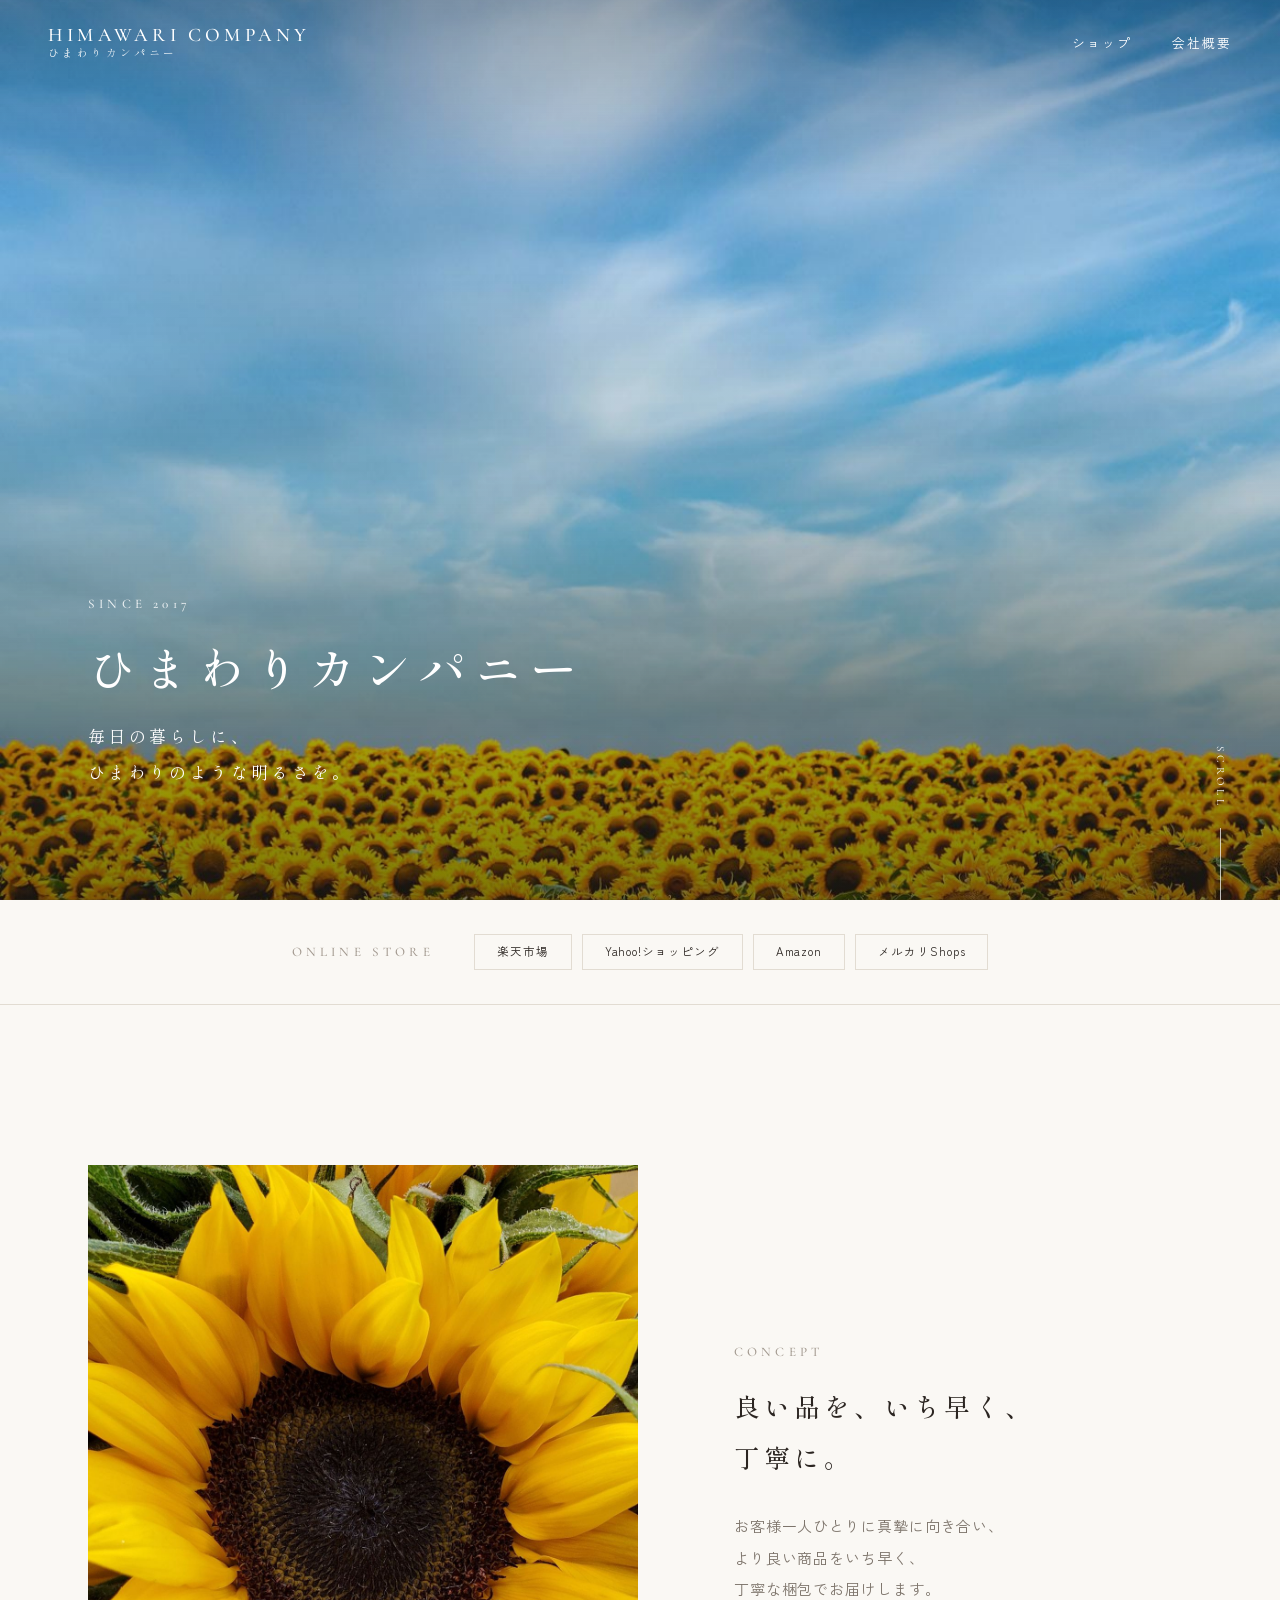
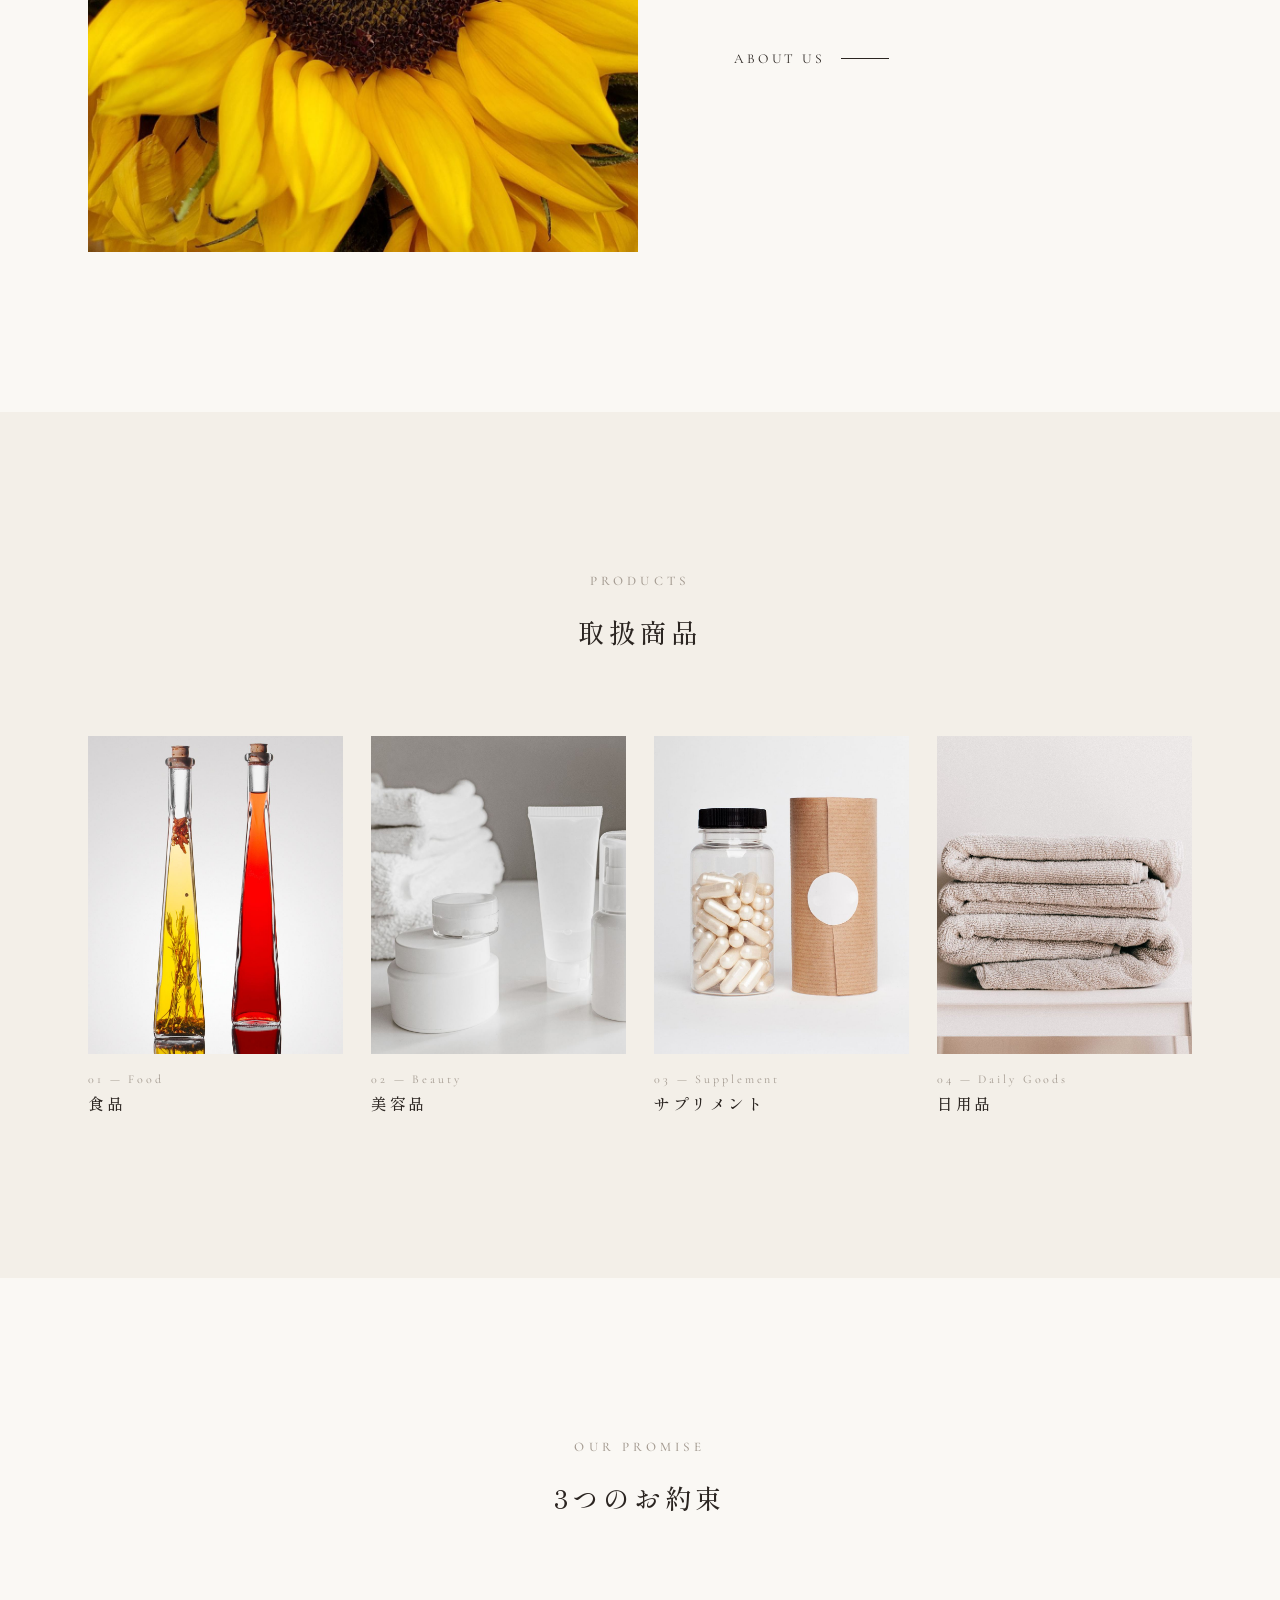
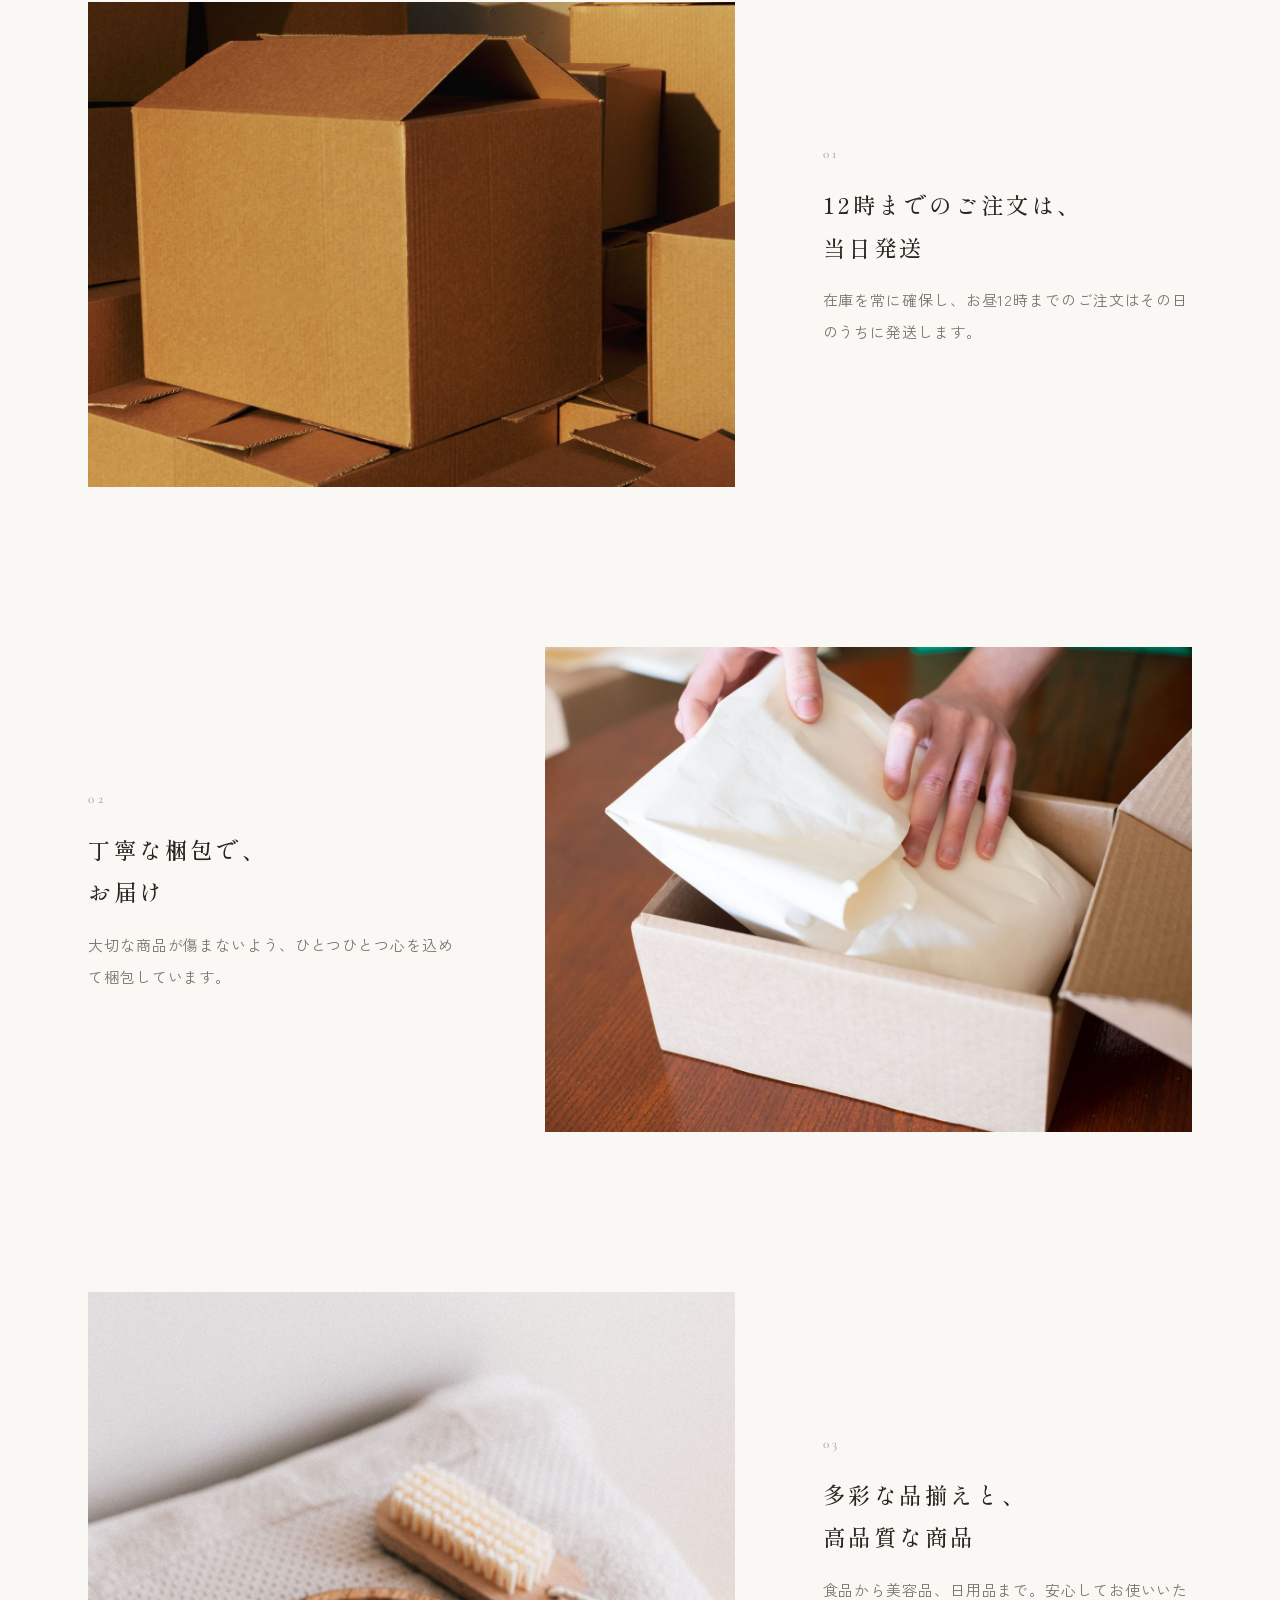
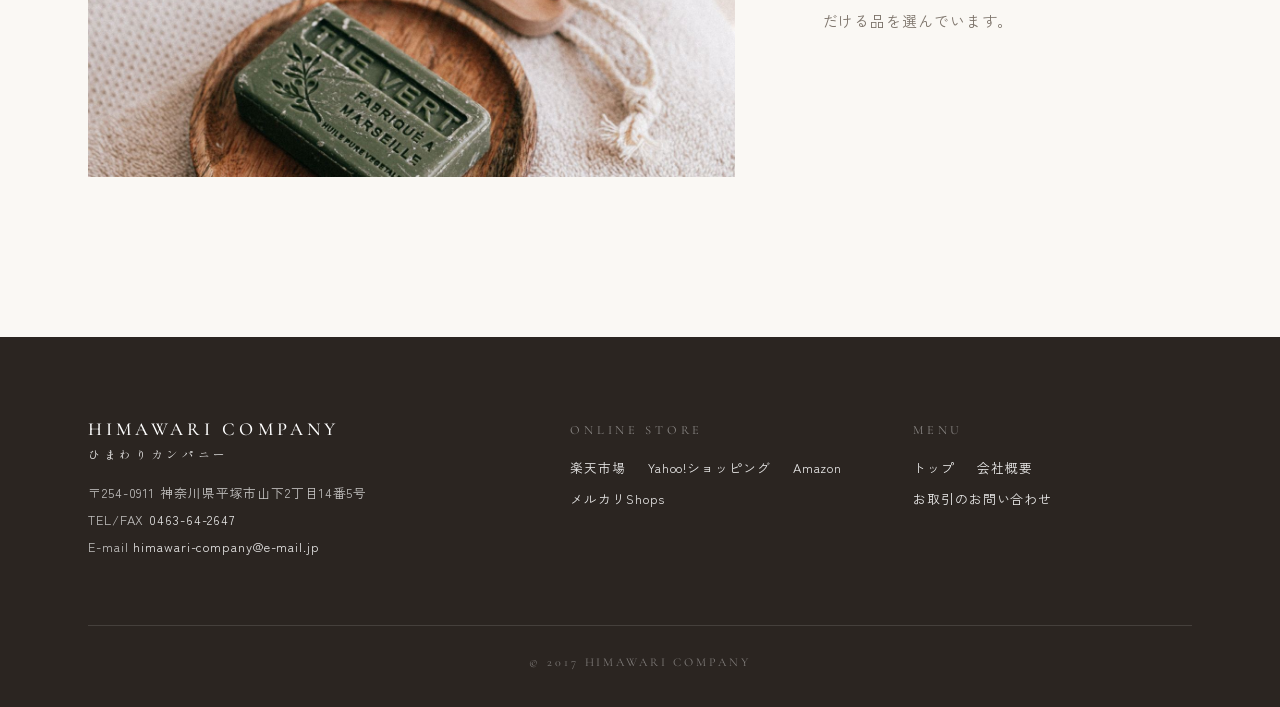
==== commit bc211c2d: "写真を Pexels の実写真に差し替え、上質なデザインに刷新 - 仮画像をすべて Pexels の写真（無料・商用利用可）に差し替え、適切な大きさに縮小 - スマホ用のトップ写真（hero-sp.j" ====
--- a/index.html
+++ b/index.html
@@ -3,9 +3,9 @@
 <head>
   <meta charset="UTF-8">
   <meta name="viewport" content="width=device-width, initial-scale=1">
-  <title>ひまわりカンパニー｜食品・美容品・サプリメントのネットショップ</title>
+  <title>ひまわりカンパニー｜食品・美容品・サプリメント・日用品のネットショップ</title>
   <meta name="description" content="ひまわりカンパニーは、楽天市場・Yahoo!ショッピング・Amazon・メルカリShopsに出店しているネットショップです。食品・美容品・サプリメント・日用品を、12時までのご注文で当日発送、丁寧な梱包でお届けします。">
-  <meta name="theme-color" content="#fdfbf6">
+  <meta name="theme-color" content="#faf8f4">
   <meta property="og:type" content="website">
   <meta property="og:title" content="ひまわりカンパニー">
   <meta property="og:description" content="食品・美容品・サプリメント・日用品のネットショップ。12時までのご注文は当日発送。">
@@ -13,14 +13,19 @@
   <link rel="icon" href="images/favicon.svg" type="image/svg+xml">
   <link rel="preconnect" href="https://fonts.googleapis.com">
   <link rel="preconnect" href="https://fonts.gstatic.com" crossorigin>
-  <link rel="stylesheet" href="https://fonts.googleapis.com/css2?family=Cormorant+Garamond:wght@400;500&family=Shippori+Mincho:wght@500;600&family=Zen+Kaku+Gothic+New:wght@400;500&display=swap">
+  <link rel="stylesheet" href="https://fonts.googleapis.com/css2?family=Cormorant+Garamond:wght@400;500&family=Shippori+Mincho:wght@500&family=Zen+Kaku+Gothic+New:wght@400;500&display=swap">
   <link rel="stylesheet" href="css/style.css">
+  <script>document.documentElement.classList.add('js');</script>
+  <script src="js/main.js" defer></script>
 </head>
 <body>
 
   <header class="site-header">
     <div class="container header-inner">
-      <a class="brand" href="index.html">ひまわりカンパニー</a>
+      <a class="brand" href="index.html" aria-label="ひまわりカンパニー トップへ">
+        <span class="brand-en">HIMAWARI COMPANY</span>
+        <span class="brand-ja">ひまわりカンパニー</span>
+      </a>
       <nav class="global-nav" aria-label="メインメニュー">
         <ul>
           <li><a href="#shops">ショップ</a></li>
@@ -34,18 +39,22 @@
 
     <!-- 画面いっぱいのひまわりの写真 -->
     <section class="hero">
-      <img class="hero-image" src="images/hero.jpg" alt="青空の下に広がるひまわり畑" width="2400" height="1500" fetchpriority="high">
+      <picture>
+        <source media="(max-width: 767px)" srcset="images/hero-sp.jpg" width="1200" height="1800">
+        <img class="hero-image" src="images/hero.jpg" alt="青空の下、一面に咲くひまわり畑" width="2400" height="1600" fetchpriority="high">
+      </picture>
       <div class="container hero-text">
-        <p class="hero-en">HIMAWARI COMPANY</p>
+        <p class="label">Since 2017</p>
         <h1>ひまわりカンパニー</h1>
         <p class="hero-catch">毎日の暮らしに、<br>ひまわりのような明るさを。</p>
       </div>
+      <span class="hero-scroll" aria-hidden="true">SCROLL</span>
     </section>
 
     <!-- 各ショップへの小さなボタン -->
     <section class="shop-bar" id="shops" aria-label="出店中のショップ">
-      <div class="container">
-        <p class="shop-bar-label"><span>ONLINE STORE</span>お買い物はこちらから</p>
+      <div class="container shop-bar-inner">
+        <p class="label">Online Store</p>
         <ul class="shop-links">
           <li><a class="shop-link" href="https://www.rakuten.co.jp/himawari-company/" target="_blank" rel="noopener">楽天市場</a></li>
           <li><a class="shop-link" href="https://store.shopping.yahoo.co.jp/himawari-company/" target="_blank" rel="noopener">Yahoo!ショッピング</a></li>
@@ -55,83 +64,83 @@
       </div>
     </section>
 
-    <!-- ごあいさつ -->
+    <!-- コンセプト -->
     <section class="section">
-      <div class="container about">
-        <div class="about-photo">
+      <div class="container concept">
+        <div class="concept-photo reveal-photo">
           <img src="images/about.jpg" alt="太陽に向かって咲くひまわり" width="1200" height="1500" loading="lazy">
         </div>
-        <div class="about-text">
-          <p class="section-en">ABOUT</p>
-          <p class="lead">良い品を、いち早く、<br>丁寧に。</p>
-          <p>お客様一人ひとりに真摯に向き合い、より良い商品をいち早く、丁寧な梱包でお届けできるよう日々努めています。</p>
-          <a class="text-link" href="company.html">会社概要を見る</a>
+        <div class="concept-text">
+          <p class="label reveal">Concept</p>
+          <p class="lead reveal reveal-delay-1">良い品を、いち早く、<br>丁寧に。</p>
+          <p class="text reveal reveal-delay-2">お客様一人ひとりに真摯に向き合い、<br>より良い商品をいち早く、<br>丁寧な梱包でお届けします。</p>
+          <a class="text-link reveal reveal-delay-3" href="company.html">About us</a>
         </div>
       </div>
     </section>
 
     <!-- 取扱商品 -->
-    <section class="section section-cream">
+    <section class="section section-ivory">
       <div class="container">
-        <div class="section-head">
-          <span class="section-en">PRODUCTS</span>
-          <h2 class="section-title">取扱商品</h2>
+        <div class="section-head center">
+          <p class="label reveal">Products</p>
+          <h2 class="section-title reveal reveal-delay-1">取扱商品</h2>
         </div>
         <ul class="products">
-          <li class="product">
-            <div class="product-photo"><img src="images/product-food.jpg" alt="食品" width="1200" height="1200" loading="lazy"></div>
+          <li class="product reveal">
+            <div class="product-photo"><img src="images/product-food.jpg" alt="食品のイメージ" width="1000" height="1250" loading="lazy"></div>
+            <span class="product-num">01 — Food</span>
             <h3>食品</h3>
-            <p>Food</p>
           </li>
-          <li class="product">
-            <div class="product-photo"><img src="images/product-beauty.jpg" alt="美容品" width="1200" height="1200" loading="lazy"></div>
+          <li class="product reveal reveal-delay-1">
+            <div class="product-photo"><img src="images/product-beauty.jpg" alt="美容品のイメージ" width="1000" height="1250" loading="lazy"></div>
+            <span class="product-num">02 — Beauty</span>
             <h3>美容品</h3>
-            <p>Beauty</p>
           </li>
-          <li class="product">
-            <div class="product-photo"><img src="images/product-supplement.jpg" alt="サプリメント" width="1200" height="1200" loading="lazy"></div>
+          <li class="product reveal reveal-delay-2">
+            <div class="product-photo"><img src="images/product-supplement.jpg" alt="サプリメントのイメージ" width="1000" height="1250" loading="lazy"></div>
+            <span class="product-num">03 — Supplement</span>
             <h3>サプリメント</h3>
-            <p>Supplement</p>
           </li>
-          <li class="product">
-            <div class="product-photo"><img src="images/product-daily.jpg" alt="日用品" width="1200" height="1200" loading="lazy"></div>
+          <li class="product reveal reveal-delay-3">
+            <div class="product-photo"><img src="images/product-daily.jpg" alt="日用品のイメージ" width="1000" height="1250" loading="lazy"></div>
+            <span class="product-num">04 — Daily Goods</span>
             <h3>日用品</h3>
-            <p>Daily Goods</p>
           </li>
         </ul>
       </div>
     </section>
 
-    <!-- お店の強み -->
+    <!-- お店のお約束 -->
     <section class="section">
       <div class="container">
-        <div class="section-head">
-          <span class="section-en">OUR PROMISE</span>
-          <h2 class="section-title">ひまわりカンパニーの<br>3つのお約束</h2>
+        <div class="section-head center">
+          <p class="label reveal">Our Promise</p>
+          <h2 class="section-title reveal reveal-delay-1">3つのお約束</h2>
         </div>
         <ul class="features">
           <li class="feature">
-            <div class="feature-photo"><img src="images/feature-shipping.jpg" alt="発送を待つ商品の箱" width="1600" height="1200" loading="lazy"></div>
+            <div class="feature-photo reveal-photo"><img src="images/feature-shipping.jpg" alt="発送を待つ段ボール箱" width="1400" height="1050" loading="lazy"></div>
             <div>
-              <span class="feature-num">01</span>
-              <h3>12時までのご注文は、<br>当日発送</h3>
-              <p>在庫を常に確保しているので、お昼12時までのご注文はその日のうちに発送します。</p>
+              <span class="feature-num reveal">01</span>
+              <h3 class="reveal reveal-delay-1">12時までのご注文は、<br>当日発送</h3>
+              <p class="text reveal reveal-delay-2">在庫を常に確保し、お昼12時までのご注文はその日のうちに発送します。</p>
             </div>
           </li>
           <li class="feature">
-            <div class="feature-photo"><img src="images/feature-packing.jpg" alt="商品を丁寧に梱包する手元" width="1600" height="1200" loading="lazy"></div>
+            <div class="feature-photo reveal-photo"><img src="images/feature-packing.jpg" alt="商品を丁寧に梱包する手元" width="1400" height="1050" loading="lazy"></div>
             <div>
-              <span class="feature-num">02</span>
-              <h3>丁寧な梱包で、<br>お届け</h3>
-              <p>大切な商品が傷まないよう、ひとつひとつ心を込めて梱包しています。</p>
+              <span class="feature-num reveal">02</span>
+              <h3 class="reveal reveal-delay-1">丁寧な梱包で、<br>お届け</h3>
+              <p class="text reveal reveal-delay-2">大切な商品が傷まないよう、ひとつひとつ心を込めて梱包しています。</p>
             </div>
           </li>
           <li class="feature">
-            <div class="feature-photo"><img src="images/feature-quality.jpg" alt="並べられた商品" width="1600" height="1200" loading="lazy"></div>
+            <div class="feature-photo reveal-photo"><img src="images/feature-quality.jpg" alt="上質な石けんとタオル" width="1400" height="1050" loading="lazy"></div>
             <div>
-              <span class="feature-num">03</span>
-              <h3>多彩な品揃えと、<br>高品質な商品</h3>
-              <p>食品から美容品、日用品まで。安心してお使いいただける品を取り揃えています。</p>
+              <span class="feature-num reveal">03</span>
+              <h3 class="reveal reveal-delay-1">多彩な品揃えと、<br>高品質な商品</h3>
+              <p class="text reveal reveal-delay-2">食品から美容品、日用品まで。安心してお使いいただける品を選んでいます。</p>
             </div>
           </li>
         </ul>
@@ -144,12 +153,14 @@
     <div class="container">
       <div class="footer-grid">
         <div>
-          <p class="footer-name">ひまわりカンパニー</p>
+          <p class="footer-brand">
+            <span class="brand-en">HIMAWARI COMPANY</span>
+            <span class="brand-ja">ひまわりカンパニー</span>
+          </p>
           <address class="footer-info">
-            〒254-0911<br>
-            神奈川県平塚市山下2丁目14番5号<br>
-            TEL/FAX：<a href="tel:0463642647">0463-64-2647</a><br>
-            E-mail：<a href="mailto:himawari-company@e-mail.jp">himawari-company@e-mail.jp</a>
+            〒254-0911 神奈川県平塚市山下2丁目14番5号<br>
+            TEL/FAX <a href="tel:0463642647">0463-64-2647</a><br>
+            E-mail <a href="mailto:himawari-company@e-mail.jp">himawari-company@e-mail.jp</a>
           </address>
         </div>
         <div>
--- a/css/style.css
+++ b/css/style.css
@@ -1,22 +1,23 @@
 /* =========================================
    ひまわりカンパニー 共通スタイル
-   白・淡いクリームをベースに、ひまわりの黄色と濃い茶色をアクセントに。
+   写真が主役。白〜生成りを地色に、濃い茶色の細い文字と線で上品にまとめています。
+   ひまわりの黄色は写真で見せ、文字や飾りには使いません。
    スマホ優先（モバイルファースト）で作成
    ========================================= */
 
 :root {
-  --base: #fdfbf6;         /* 淡いクリーム（ページの地色） */
-  --cream: #f6f0e3;        /* 少し濃いクリーム（区切りの面） */
+  --base: #faf8f4;         /* 生成り（ページの地色） */
+  --ivory: #f3efe8;        /* 少し濃い生成り（区切りの面） */
   --white: #ffffff;
-  --sun: #e8b01c;          /* ひまわりの黄色（アクセント用・使いすぎない） */
-  --brown: #4a3220;        /* 濃い茶色 */
-  --text: #3a3129;
-  --text-sub: #7a6f63;
-  --line: #e6dccb;
+  --ink: #2b2521;          /* 濃い茶色（文字・線） */
+  --sub: #7d746b;          /* 補足の文字 */
+  --mute: #a39a90;         /* 英字ラベルなど */
+  --line: #e2dcd2;         /* 細い罫線 */
   --serif: "Shippori Mincho", "Hiragino Mincho ProN", "Yu Mincho", serif;
   --sans: "Zen Kaku Gothic New", "Hiragino Kaku Gothic ProN", "Hiragino Sans",
     "Yu Gothic", "Meiryo", sans-serif;
   --en: "Cormorant Garamond", "Times New Roman", serif;
+  --ease: cubic-bezier(0.22, 0.61, 0.36, 1);
 }
 
 *,
@@ -33,12 +34,14 @@
 body {
   margin: 0;
   background: var(--base);
-  color: var(--text);
+  color: var(--ink);
   font-family: var(--sans);
-  font-size: 15px;
-  line-height: 2;
-  letter-spacing: 0.05em;
+  font-size: 14px;
+  font-weight: 400;
+  line-height: 2.1;
+  letter-spacing: 0.06em;
   overflow-x: hidden;
+  -webkit-font-smoothing: antialiased;
 }
 
 img {
@@ -53,23 +56,47 @@
 
 .container {
   width: 100%;
-  max-width: 1120px;
+  max-width: 1200px;
   margin: 0 auto;
-  padding: 0 24px;
+  padding: 0 28px;
 }
 
 .narrow {
-  max-width: 760px;
-}
-
-/* ---------- ヘッダー（写真の上に重ねる） ---------- */
+  max-width: 800px;
+}
+
+/* 英字の小さなラベル */
+.label {
+  display: block;
+  margin: 0 0 18px;
+  color: var(--mute);
+  font-family: var(--en);
+  font-size: 0.82rem;
+  font-weight: 500;
+  letter-spacing: 0.32em;
+  line-height: 1.4;
+  text-transform: uppercase;
+}
+
+/* ---------- ヘッダー ---------- */
 .site-header {
-  position: absolute;
+  position: fixed;
   top: 0;
   left: 0;
   right: 0;
-  z-index: 10;
+  z-index: 50;
   color: var(--white);
+  transition: background 0.5s var(--ease), color 0.5s var(--ease), border-color 0.5s var(--ease);
+  border-bottom: 1px solid transparent;
+}
+
+/* スクロールしたら白い帯に切り替え（js/main.js） */
+.site-header.is-scrolled {
+  background: rgba(250, 248, 244, 0.92);
+  -webkit-backdrop-filter: blur(10px);
+  backdrop-filter: blur(10px);
+  border-bottom-color: var(--line);
+  color: var(--ink);
 }
 
 .header-inner {
@@ -78,39 +105,64 @@
   justify-content: space-between;
   gap: 16px;
   max-width: none;
-  padding-top: 20px;
-  padding-bottom: 20px;
+  height: 64px;
 }
 
 .brand {
+  display: flex;
+  flex-direction: column;
+  text-decoration: none;
+  line-height: 1.2;
+  white-space: nowrap;
+}
+
+.brand-en {
+  font-family: var(--en);
+  font-size: 1.05rem;
+  font-weight: 500;
+  letter-spacing: 0.22em;
+}
+
+.brand-ja {
   font-family: var(--serif);
-  font-size: 1.05rem;
-  font-weight: 600;
-  letter-spacing: 0.12em;
+  font-size: 0.62rem;
+  letter-spacing: 0.32em;
+  opacity: 0.85;
+}
+
+.global-nav ul {
+  display: flex;
+  gap: 22px;
+  margin: 0;
+  padding: 0;
+  list-style: none;
+}
+
+.global-nav a {
+  position: relative;
+  font-size: 0.75rem;
+  letter-spacing: 0.16em;
   text-decoration: none;
   white-space: nowrap;
-  text-shadow: 0 1px 8px rgba(0, 0, 0, 0.25);
-}
-
-.global-nav ul {
-  display: flex;
-  gap: 20px;
-  margin: 0;
-  padding: 0;
-  list-style: none;
-}
-
-.global-nav a {
-  font-size: 0.82rem;
-  letter-spacing: 0.12em;
-  text-decoration: none;
-  white-space: nowrap;
-  text-shadow: 0 1px 8px rgba(0, 0, 0, 0.3);
-}
-
-.global-nav a:hover,
-.global-nav a[aria-current="page"] {
-  border-bottom: 1px solid currentColor;
+}
+
+.global-nav a::after {
+  content: "";
+  position: absolute;
+  left: 0;
+  right: 0;
+  bottom: -4px;
+  height: 1px;
+  background: currentColor;
+  transform: scaleX(0);
+  transform-origin: right;
+  transition: transform 0.5s var(--ease);
+}
+
+.global-nav a:hover::after,
+.global-nav a[aria-current="page"]::after {
+  transform: scaleX(1);
+  transform-origin: left;
 }
 
 /* ---------- トップの大きな写真 ---------- */
@@ -118,344 +170,392 @@
   position: relative;
   display: flex;
   align-items: flex-end;
-  min-height: 560px;
   height: 100vh;
   height: 100svh;
-  max-height: 1000px;
+  min-height: 560px;
   overflow: hidden;
   color: var(--white);
-}
-
-.hero-image,
+  background: #6b5a2a;
+}
+
+.hero-image {
+  position: absolute;
+  inset: 0;
+  width: 100%;
+  height: 100%;
+  object-fit: cover;
+  object-position: center 50%;
+  animation: hero-zoom 14s var(--ease) both;
+}
+
+@keyframes hero-zoom {
+  from { transform: scale(1.08); }
+  to   { transform: scale(1); }
+}
+
+.hero::after {
+  content: "";
+  position: absolute;
+  inset: 0;
+  background:
+    linear-gradient(180deg, rgba(20, 14, 6, 0.28) 0%, rgba(20, 14, 6, 0) 22%),
+    linear-gradient(0deg, rgba(20, 14, 6, 0.55) 0%, rgba(20, 14, 6, 0.12) 45%, rgba(20, 14, 6, 0) 70%);
+}
+
+.hero-text {
+  position: relative;
+  z-index: 1;
+  padding-bottom: 72px;
+}
+
+.hero-text .label {
+  color: rgba(255, 255, 255, 0.85);
+}
+
+.hero h1 {
+  margin: 0 0 18px;
+  font-family: var(--serif);
+  font-size: 1.95rem;
+  font-weight: 500;
+  letter-spacing: 0.2em;
+  line-height: 1.5;
+}
+
+.hero-catch {
+  margin: 0;
+  font-family: var(--serif);
+  font-size: 0.92rem;
+  letter-spacing: 0.2em;
+  line-height: 2.1;
+}
+
+.hero-scroll {
+  position: absolute;
+  right: 28px;
+  bottom: 0;
+  z-index: 1;
+  display: none;
+  padding-bottom: 92px;
+  font-family: var(--en);
+  font-size: 0.7rem;
+  letter-spacing: 0.3em;
+  writing-mode: vertical-rl;
+}
+
+.hero-scroll::after {
+  content: "";
+  position: absolute;
+  left: 50%;
+  bottom: 0;
+  width: 1px;
+  height: 72px;
+  background: rgba(255, 255, 255, 0.7);
+  animation: scroll-line 2.4s var(--ease) infinite;
+  transform-origin: top;
+}
+
+@keyframes scroll-line {
+  0%   { transform: scaleY(0); transform-origin: top; }
+  50%  { transform: scaleY(1); transform-origin: top; }
+  51%  { transform: scaleY(1); transform-origin: bottom; }
+  100% { transform: scaleY(0); transform-origin: bottom; }
+}
+
+/* ---------- ショップへの小さなボタン ---------- */
+.shop-bar {
+  padding: 40px 0;
+  background: var(--base);
+  border-bottom: 1px solid var(--line);
+}
+
+.shop-bar-inner {
+  display: flex;
+  flex-direction: column;
+  align-items: center;
+  gap: 18px;
+}
+
+.shop-bar .label {
+  margin: 0;
+}
+
+.shop-links {
+  display: grid;
+  grid-template-columns: repeat(2, minmax(0, 1fr));
+  gap: 8px;
+  width: 100%;
+  max-width: 360px;
+  margin: 0;
+  padding: 0;
+  list-style: none;
+}
+
+.shop-link {
+  display: block;
+  padding: 8px 10px;
+  border: 1px solid var(--line);
+  color: var(--ink);
+  font-size: 0.72rem;
+  letter-spacing: 0.08em;
+  line-height: 1.7;
+  text-align: center;
+  text-decoration: none;
+  white-space: nowrap;
+  transition: border-color 0.4s var(--ease), background 0.4s var(--ease), color 0.4s var(--ease);
+}
+
+.shop-link:hover,
+.shop-link:focus-visible {
+  border-color: var(--ink);
+  background: var(--ink);
+  color: var(--white);
+}
+
+/* ---------- セクション共通 ---------- */
+.section {
+  padding: 104px 0;
+}
+
+.section-ivory {
+  background: var(--ivory);
+}
+
+.section-head {
+  margin: 0 0 56px;
+}
+
+.section-head.center {
+  text-align: center;
+}
+
+.section-title {
+  margin: 0;
+  font-family: var(--serif);
+  font-size: 1.35rem;
+  font-weight: 500;
+  letter-spacing: 0.18em;
+  line-height: 1.8;
+}
+
+.lead {
+  margin: 0;
+  font-family: var(--serif);
+  font-size: 1.3rem;
+  font-weight: 500;
+  letter-spacing: 0.16em;
+  line-height: 2;
+}
+
+.text {
+  margin: 0;
+  color: var(--sub);
+}
+
+/* ---------- コンセプト（写真＋文章） ---------- */
+.concept {
+  display: grid;
+  gap: 48px;
+  align-items: center;
+}
+
+.concept-photo {
+  overflow: hidden;
+}
+
+.concept-photo img {
+  width: 100%;
+  aspect-ratio: 4 / 5;
+  object-fit: cover;
+}
+
+.concept-text .lead {
+  margin-bottom: 28px;
+}
+
+.concept-text .text {
+  margin-bottom: 36px;
+}
+
+.text-link {
+  display: inline-flex;
+  align-items: center;
+  gap: 16px;
+  color: var(--ink);
+  font-family: var(--en);
+  font-size: 0.85rem;
+  letter-spacing: 0.24em;
+  text-decoration: none;
+  text-transform: uppercase;
+}
+
+.text-link::after {
+  content: "";
+  width: 48px;
+  height: 1px;
+  background: currentColor;
+  transition: width 0.5s var(--ease);
+}
+
+.text-link:hover::after {
+  width: 72px;
+}
+
+/* ---------- 取扱商品（写真カード） ---------- */
+.products {
+  display: grid;
+  grid-template-columns: repeat(2, minmax(0, 1fr));
+  gap: 40px 14px;
+  margin: 0;
+  padding: 0;
+  list-style: none;
+}
+
+.product-photo {
+  overflow: hidden;
+  margin-bottom: 16px;
+  background: var(--white);
+}
+
+.product-photo img {
+  width: 100%;
+  aspect-ratio: 4 / 5;
+  object-fit: cover;
+  transition: transform 1.2s var(--ease);
+}
+
+.product:hover .product-photo img {
+  transform: scale(1.05);
+}
+
+.product-num {
+  display: block;
+  color: var(--mute);
+  font-family: var(--en);
+  font-size: 0.75rem;
+  letter-spacing: 0.24em;
+  line-height: 1.6;
+}
+
+.product h3 {
+  margin: 0;
+  font-family: var(--serif);
+  font-size: 0.98rem;
+  font-weight: 500;
+  letter-spacing: 0.16em;
+  line-height: 1.8;
+}
+
+/* ---------- お店のお約束（写真＋文章を交互に） ---------- */
+.features {
+  display: grid;
+  gap: 88px;
+  margin: 0;
+  padding: 0;
+  list-style: none;
+}
+
+.feature {
+  display: grid;
+  gap: 28px;
+  align-items: center;
+}
+
+.feature-photo {
+  overflow: hidden;
+}
+
+.feature-photo img {
+  width: 100%;
+  aspect-ratio: 4 / 3;
+  object-fit: cover;
+}
+
+.feature-num {
+  display: block;
+  margin-bottom: 14px;
+  color: var(--mute);
+  font-family: var(--en);
+  font-size: 0.82rem;
+  letter-spacing: 0.3em;
+}
+
+.feature h3 {
+  margin: 0 0 16px;
+  font-family: var(--serif);
+  font-size: 1.2rem;
+  font-weight: 500;
+  letter-spacing: 0.16em;
+  line-height: 1.9;
+}
+
+/* ---------- 会社概要ページ：上部の横長写真 ---------- */
+.page-hero {
+  position: relative;
+  display: flex;
+  align-items: flex-end;
+  height: 56vh;
+  min-height: 360px;
+  max-height: 640px;
+  overflow: hidden;
+  color: var(--white);
+  background: #6b7f94;
+}
+
 .page-hero-image {
   position: absolute;
   inset: 0;
   width: 100%;
   height: 100%;
   object-fit: cover;
-  object-position: center;
-}
-
-.hero::after,
+  object-position: center 75%;
+  animation: hero-zoom 14s var(--ease) both;
+}
+
 .page-hero::after {
   content: "";
   position: absolute;
   inset: 0;
-  background: linear-gradient(180deg, rgba(0, 0, 0, 0.25) 0%, rgba(0, 0, 0, 0) 30%, rgba(0, 0, 0, 0) 45%, rgba(0, 0, 0, 0.45) 100%);
-}
-
-.hero-text {
-  position: relative;
-  z-index: 1;
-  padding-bottom: 64px;
-}
-
-.hero-en {
-  margin: 0 0 12px;
-  font-family: var(--en);
-  font-size: 0.95rem;
-  letter-spacing: 0.3em;
-}
-
-.hero h1 {
-  margin: 0 0 16px;
-  font-family: var(--serif);
-  font-size: 2.1rem;
-  font-weight: 500;
-  line-height: 1.4;
-  letter-spacing: 0.14em;
-  text-shadow: 0 2px 16px rgba(0, 0, 0, 0.25);
-}
-
-.hero-catch {
-  margin: 0;
-  font-family: var(--serif);
-  font-size: 1rem;
-  letter-spacing: 0.14em;
-  line-height: 1.9;
-  text-shadow: 0 1px 10px rgba(0, 0, 0, 0.3);
-}
-
-/* ---------- ショップへの小さなボタン ---------- */
-.shop-bar {
-  padding: 36px 0;
-  background: var(--white);
-  border-bottom: 1px solid var(--line);
-  text-align: center;
-}
-
-.shop-bar-label {
-  margin: 0 0 16px;
-  color: var(--text-sub);
-  font-size: 0.8rem;
-  letter-spacing: 0.14em;
-}
-
-.shop-bar-label span {
-  display: block;
-  color: var(--sun);
-  font-family: var(--en);
-  font-size: 0.95rem;
-  letter-spacing: 0.25em;
-  line-height: 1.4;
-}
-
-.shop-links {
-  display: grid;
-  grid-template-columns: repeat(2, minmax(0, 1fr));
-  gap: 10px;
-  max-width: 400px;
-  margin: 0 auto;
-  padding: 0;
-  list-style: none;
-}
-
-.shop-link {
-  display: block;
-  padding: 9px 10px;
-  border: 1px solid var(--brown);
-  border-radius: 999px;
-  color: var(--brown);
-  font-size: 0.8rem;
-  letter-spacing: 0.06em;
-  line-height: 1.6;
-  text-align: center;
-  text-decoration: none;
-  white-space: nowrap;
-  transition: background 0.2s, color 0.2s;
-}
-
-.shop-link:hover,
-.shop-link:focus-visible {
-  background: var(--brown);
-  color: var(--white);
-}
-
-/* ---------- セクション共通 ---------- */
-.section {
-  padding: 88px 0;
-}
-
-.section-cream {
-  background: var(--cream);
-}
-
-.section-head {
-  margin: 0 0 48px;
-  text-align: center;
-}
-
-.section-en {
-  display: block;
-  margin-bottom: 6px;
-  color: var(--sun);
-  font-family: var(--en);
-  font-size: 1rem;
-  letter-spacing: 0.3em;
-  line-height: 1.4;
-}
-
-.section-title {
-  margin: 0;
-  color: var(--brown);
-  font-family: var(--serif);
-  font-size: 1.45rem;
-  font-weight: 500;
-  letter-spacing: 0.14em;
-  line-height: 1.7;
-}
-
-.lead {
-  margin: 0;
-  font-family: var(--serif);
-  font-size: 1.25rem;
-  color: var(--brown);
-  line-height: 1.9;
-  letter-spacing: 0.12em;
-}
-
-/* ---------- ごあいさつ（写真＋文章） ---------- */
-.about {
-  display: grid;
-  gap: 40px;
-  align-items: center;
-}
-
-.about-photo img {
-  width: 100%;
-  aspect-ratio: 4 / 5;
-  object-fit: cover;
-}
-
-.about-text p {
-  margin: 0 0 20px;
-  color: var(--text-sub);
-}
-
-.about-text .lead {
-  margin-bottom: 24px;
-  color: var(--brown);
-}
-
-.text-link {
-  display: inline-block;
-  padding-bottom: 4px;
-  border-bottom: 1px solid var(--brown);
-  color: var(--brown);
-  font-size: 0.85rem;
-  letter-spacing: 0.14em;
-  text-decoration: none;
-}
-
-.text-link::after {
-  content: "→";
-  margin-left: 12px;
-  transition: margin 0.2s;
-}
-
-.text-link:hover::after {
-  margin-left: 18px;
-}
-
-/* ---------- 取扱商品（写真カード） ---------- */
-.products {
-  display: grid;
-  grid-template-columns: repeat(2, minmax(0, 1fr));
-  gap: 28px 16px;
-  margin: 0;
-  padding: 0;
-  list-style: none;
-}
-
-.product-photo {
-  overflow: hidden;
-  margin-bottom: 14px;
-}
-
-.product-photo img {
-  width: 100%;
-  aspect-ratio: 1 / 1;
-  object-fit: cover;
-  transition: transform 0.6s;
-}
-
-.product:hover .product-photo img {
-  transform: scale(1.04);
-}
-
-.product h3 {
-  margin: 0;
-  color: var(--brown);
-  font-family: var(--serif);
-  font-size: 1.02rem;
-  font-weight: 500;
-  letter-spacing: 0.12em;
-  line-height: 1.6;
-}
-
-.product p {
-  margin: 0;
-  color: var(--sun);
-  font-family: var(--en);
-  font-size: 0.85rem;
-  letter-spacing: 0.18em;
-  line-height: 1.6;
-}
-
-/* ---------- お店の強み（写真＋文章を交互に） ---------- */
-.features {
-  display: grid;
-  gap: 64px;
-  margin: 0;
-  padding: 0;
-  list-style: none;
-}
-
-.feature {
-  display: grid;
-  gap: 24px;
-  align-items: center;
-}
-
-.feature-photo img {
-  width: 100%;
-  aspect-ratio: 4 / 3;
-  object-fit: cover;
-}
-
-.feature-num {
-  display: block;
-  color: var(--sun);
-  font-family: var(--en);
-  font-size: 2.6rem;
-  line-height: 1;
-  letter-spacing: 0.06em;
-}
-
-.feature h3 {
-  margin: 12px 0 14px;
-  color: var(--brown);
-  font-family: var(--serif);
-  font-size: 1.3rem;
-  font-weight: 500;
-  letter-spacing: 0.12em;
-  line-height: 1.7;
-}
-
-.feature p {
-  margin: 0;
-  color: var(--text-sub);
-}
-
-/* ---------- 会社概要ページ：上部の横長写真 ---------- */
-.page-hero {
-  position: relative;
-  display: flex;
-  align-items: flex-end;
-  height: 52vh;
-  min-height: 340px;
-  max-height: 560px;
-  overflow: hidden;
-  color: var(--white);
+  background:
+    linear-gradient(180deg, rgba(20, 14, 6, 0.25) 0%, rgba(20, 14, 6, 0) 30%),
+    linear-gradient(0deg, rgba(20, 14, 6, 0.42) 0%, rgba(20, 14, 6, 0) 55%);
 }
 
 .page-hero-text {
   position: relative;
   z-index: 1;
-  padding-bottom: 40px;
-}
-
-.page-hero-text p {
-  margin: 0 0 4px;
-  font-family: var(--en);
-  font-size: 0.95rem;
-  letter-spacing: 0.3em;
+  padding-bottom: 48px;
+}
+
+.page-hero-text .label {
+  margin-bottom: 8px;
+  color: rgba(255, 255, 255, 0.85);
 }
 
 .page-hero h1 {
   margin: 0;
   font-family: var(--serif);
-  font-size: 1.9rem;
+  font-size: 1.7rem;
   font-weight: 500;
-  letter-spacing: 0.18em;
-  text-shadow: 0 2px 14px rgba(0, 0, 0, 0.25);
+  letter-spacing: 0.24em;
 }
 
 /* 経営理念 */
-.philosophy p {
-  margin: 0 0 20px;
-  color: var(--text-sub);
+.philosophy {
+  text-align: center;
 }
 
 .philosophy .lead {
-  margin-bottom: 32px;
-  text-align: center;
+  margin-bottom: 40px;
+}
+
+.philosophy .text {
+  margin-bottom: 20px;
+  text-align: left;
 }
 
 .policy-list {
   display: grid;
-  gap: 0;
-  margin: 40px 0 0;
+  margin: 56px 0 0;
   padding: 0;
   border-top: 1px solid var(--line);
   list-style: none;
@@ -465,56 +565,34 @@
 .policy-list li {
   display: flex;
   align-items: baseline;
-  gap: 16px;
-  padding: 16px 4px;
+  justify-content: center;
+  gap: 18px;
+  padding: 18px 4px;
   border-bottom: 1px solid var(--line);
-  color: var(--brown);
   font-family: var(--serif);
-  font-size: 1.02rem;
-  letter-spacing: 0.12em;
+  font-size: 0.95rem;
+  letter-spacing: 0.16em;
 }
 
 .policy-list li::before {
   counter-increment: policy;
   content: "0" counter(policy);
-  color: var(--sun);
+  color: var(--mute);
   font-family: var(--en);
-  font-size: 1.1rem;
-}
-
-/* 会社情報 */
-.info-list {
-  margin: 0;
+  font-size: 0.85rem;
+  letter-spacing: 0.1em;
+}
+
+/* 会社情報・沿革（細い罫線の表） */
+.info-list,
+.history {
+  margin: 0;
+  padding: 0;
   border-top: 1px solid var(--line);
-}
-
-.info-row {
-  padding: 18px 4px;
-  border-bottom: 1px solid var(--line);
-}
-
-.info-row dt {
-  color: var(--brown);
-  font-size: 0.82rem;
-  font-weight: 500;
-  letter-spacing: 0.14em;
-}
-
-.info-row dd {
-  margin: 2px 0 0;
-}
-
-.info-row a {
-  color: var(--brown);
-}
-
-/* 沿革 */
-.history {
-  margin: 0;
-  padding: 0;
   list-style: none;
 }
 
+.info-row,
 .history li {
   display: grid;
   gap: 2px;
@@ -522,228 +600,337 @@
   border-bottom: 1px solid var(--line);
 }
 
-.history li:first-child {
-  border-top: 1px solid var(--line);
-}
-
+.info-row dt,
 .history time {
-  color: var(--brown);
-  font-family: var(--serif);
-  font-size: 1.02rem;
-  letter-spacing: 0.1em;
+  color: var(--sub);
+  font-size: 0.78rem;
+  letter-spacing: 0.16em;
+}
+
+.history time {
+  font-family: var(--en);
+  font-size: 0.95rem;
+}
+
+.info-row dd {
+  margin: 0;
 }
 
 .history p {
   margin: 0;
-  color: var(--text-sub);
+}
+
+.info-row a {
+  text-underline-offset: 4px;
+  text-decoration-thickness: 1px;
 }
 
 /* 出店ショップ（会社概要ページ） */
-.stores-note {
-  margin: 0 0 24px;
-  color: var(--text-sub);
-  text-align: center;
+.stores .shop-links {
+  margin: 0 auto;
 }
 
 /* お取引のお問い合わせ */
 .contact-text {
-  margin: 0 0 36px;
-  color: var(--text-sub);
+  margin: 0 0 40px;
+  color: var(--sub);
   text-align: center;
 }
 
 .contact-actions {
   display: grid;
-  gap: 14px;
+  gap: 12px;
 }
 
 .contact-btn {
   display: flex;
   flex-direction: column;
   align-items: center;
-  padding: 20px 16px;
-  border: 1px solid var(--brown);
+  padding: 22px 16px;
+  border: 1px solid var(--line);
   background: var(--white);
-  color: var(--brown);
-  line-height: 1.6;
+  color: var(--ink);
+  line-height: 1.7;
   text-decoration: none;
-  transition: background 0.2s, color 0.2s;
+  transition: border-color 0.4s var(--ease), background 0.4s var(--ease), color 0.4s var(--ease);
 }
 
 .contact-btn:hover,
 .contact-btn:focus-visible {
-  background: var(--brown);
+  border-color: var(--ink);
+  background: var(--ink);
   color: var(--white);
 }
 
 .contact-btn-label {
+  font-family: var(--en);
   font-size: 0.75rem;
-  letter-spacing: 0.14em;
-  opacity: 0.8;
+  letter-spacing: 0.28em;
+  opacity: 0.7;
 }
 
 .contact-btn-value {
   font-family: var(--serif);
-  font-size: 1.1rem;
-  letter-spacing: 0.06em;
+  font-size: 1.02rem;
+  letter-spacing: 0.08em;
   overflow-wrap: anywhere;
 }
 
 .contact-note {
-  margin: 24px 0 0;
-  color: var(--text-sub);
-  font-size: 0.8rem;
+  margin: 28px 0 0;
+  color: var(--sub);
+  font-size: 0.75rem;
   text-align: center;
 }
 
 /* ---------- フッター ---------- */
 .site-footer {
-  padding: 64px 0 28px;
-  background: var(--brown);
-  color: #e9dfcf;
-  font-size: 0.85rem;
+  padding: 80px 0 32px;
+  background: var(--ink);
+  color: rgba(255, 255, 255, 0.72);
+  font-size: 0.8rem;
 }
 
 .site-footer a {
+  color: rgba(255, 255, 255, 0.9);
+  text-decoration: none;
+}
+
+.site-footer a:hover {
   color: var(--white);
+  text-decoration: underline;
+  text-underline-offset: 4px;
 }
 
 .footer-grid {
   display: grid;
-  gap: 36px;
-}
-
-.footer-name {
-  margin: 0 0 14px;
+  gap: 44px;
+}
+
+.footer-brand {
+  margin: 0 0 18px;
   color: var(--white);
-  font-family: var(--serif);
-  font-size: 1.2rem;
-  letter-spacing: 0.14em;
+  line-height: 1.4;
+}
+
+.footer-brand .brand-en {
+  display: block;
+  font-size: 1.15rem;
+}
+
+.footer-brand .brand-ja {
+  display: block;
+  margin-top: 4px;
+  font-size: 0.72rem;
 }
 
 .footer-info {
   margin: 0;
   font-style: normal;
-  line-height: 2;
+  line-height: 2.1;
 }
 
 .footer-heading {
-  margin: 0 0 10px;
-  color: var(--sun);
+  margin: 0 0 12px;
+  color: rgba(255, 255, 255, 0.45);
   font-family: var(--en);
-  font-size: 0.9rem;
-  letter-spacing: 0.25em;
+  font-size: 0.78rem;
+  letter-spacing: 0.3em;
 }
 
 .footer-links {
   display: flex;
   flex-wrap: wrap;
-  gap: 4px 20px;
+  gap: 4px 22px;
   margin: 0;
   padding: 0;
   list-style: none;
 }
 
-.footer-links a {
-  text-decoration: none;
-  opacity: 0.9;
-}
-
-.footer-links a:hover {
-  text-decoration: underline;
-}
-
 .copyright {
-  margin: 48px 0 0;
-  padding-top: 20px;
-  border-top: 1px solid rgba(255, 255, 255, 0.15);
-  color: #b7a892;
+  margin: 64px 0 0;
+  padding-top: 24px;
+  border-top: 1px solid rgba(255, 255, 255, 0.12);
+  color: rgba(255, 255, 255, 0.4);
   font-family: var(--en);
-  font-size: 0.8rem;
-  letter-spacing: 0.15em;
+  font-size: 0.75rem;
+  letter-spacing: 0.24em;
   text-align: center;
 }
 
+/* ---------- スクロールでふわっと表示（js/main.js） ---------- */
+.js .reveal {
+  opacity: 0;
+  transform: translateY(28px);
+  transition: opacity 1.4s var(--ease), transform 1.4s var(--ease);
+}
+
+.js .reveal.is-visible {
+  opacity: 1;
+  transform: none;
+}
+
+.js .reveal-delay-1 { transition-delay: 0.15s; }
+.js .reveal-delay-2 { transition-delay: 0.3s; }
+.js .reveal-delay-3 { transition-delay: 0.45s; }
+
+/* 写真はゆっくり明るく浮かび上がる */
+.js .reveal-photo {
+  opacity: 0;
+  transition: opacity 1.6s var(--ease);
+}
+
+.js .reveal-photo img {
+  transform: scale(1.06);
+  transition: transform 2s var(--ease);
+}
+
+.js .reveal-photo.is-visible {
+  opacity: 1;
+}
+
+.js .reveal-photo.is-visible img {
+  transform: none;
+}
+
+/* ヒーローの文字（読み込み時） */
+.js .hero-text > *,
+.js .page-hero-text > * {
+  opacity: 0;
+  transform: translateY(16px);
+  animation: fade-up 1.6s var(--ease) forwards;
+}
+
+.js .hero-text > :nth-child(2),
+.js .page-hero-text > :nth-child(2) { animation-delay: 0.25s; }
+.js .hero-text > :nth-child(3) { animation-delay: 0.5s; }
+.js .hero-text > :nth-child(1),
+.js .page-hero-text > :nth-child(1) { animation-delay: 0.1s; }
+
+@keyframes fade-up {
+  to {
+    opacity: 1;
+    transform: none;
+  }
+}
+
+/* 動きを減らす設定の人には、動きなしで表示 */
+@media (prefers-reduced-motion: reduce) {
+  html {
+    scroll-behavior: auto;
+  }
+
+  *,
+  *::before,
+  *::after {
+    animation: none !important;
+    transition: none !important;
+  }
+
+  .js .reveal,
+  .js .reveal-photo,
+  .js .hero-text > *,
+  .js .page-hero-text > * {
+    opacity: 1;
+    transform: none;
+  }
+
+  .js .reveal-photo img {
+    transform: none;
+  }
+}
+
 /* ---------- タブレット・パソコン ---------- */
-@media (min-width: 720px) {
+@media (min-width: 768px) {
   body {
-    font-size: 16px;
+    font-size: 15px;
   }
 
   .container {
-    padding: 0 40px;
+    padding: 0 48px;
   }
 
   .header-inner {
-    padding-top: 28px;
-  }
-
-  .brand {
+    height: 84px;
+  }
+
+  .brand-en {
     font-size: 1.2rem;
   }
 
+  .brand-ja {
+    font-size: 0.66rem;
+  }
+
   .global-nav ul {
-    gap: 32px;
+    gap: 40px;
   }
 
   .global-nav a {
-    font-size: 0.88rem;
+    font-size: 0.8rem;
   }
 
   .hero-text {
-    padding-bottom: 96px;
+    padding-bottom: 110px;
   }
 
   .hero h1 {
-    font-size: 3.2rem;
+    font-size: 2.9rem;
   }
 
   .hero-catch {
-    font-size: 1.15rem;
-  }
-
-  .shop-bar .container {
-    display: flex;
-    align-items: center;
+    font-size: 1.05rem;
+  }
+
+  .hero-scroll {
+    display: block;
+    right: 48px;
+  }
+
+  .shop-bar {
+    padding: 34px 0;
+  }
+
+  .shop-bar-inner {
+    flex-direction: row;
     justify-content: center;
-    gap: 32px;
-  }
-
-  .shop-bar-label {
-    margin: 0;
-    text-align: left;
+    gap: 40px;
   }
 
   .shop-links {
     display: flex;
+    width: auto;
+    max-width: none;
+    gap: 10px;
+  }
+
+  .shop-link {
+    padding: 7px 22px;
+  }
+
+  .stores .shop-links {
     justify-content: center;
-    max-width: none;
-    margin: 0;
-  }
-
-  .shop-link {
-    padding: 8px 22px;
   }
 
   .section {
-    padding: 128px 0;
+    padding: 160px 0;
   }
 
   .section-head {
-    margin-bottom: 64px;
+    margin-bottom: 80px;
   }
 
   .section-title {
-    font-size: 1.8rem;
+    font-size: 1.65rem;
   }
 
   .lead {
-    font-size: 1.45rem;
-  }
-
-  .about {
-    grid-template-columns: 5fr 6fr;
-    gap: 80px;
+    font-size: 1.6rem;
+  }
+
+  .concept {
+    grid-template-columns: 6fr 5fr;
+    gap: 96px;
   }
 
   .products {
@@ -752,58 +939,63 @@
   }
 
   .features {
-    gap: 112px;
+    gap: 160px;
   }
 
   .feature {
-    grid-template-columns: 7fr 5fr;
-    gap: 64px;
+    grid-template-columns: 7fr 4fr;
+    gap: 88px;
+  }
+
+  .feature:nth-child(even) {
+    grid-template-columns: 4fr 7fr;
   }
 
   .feature:nth-child(even) .feature-photo {
     order: 2;
   }
 
+  .feature h3 {
+    font-size: 1.4rem;
+  }
+
+  .page-hero-text {
+    padding-bottom: 72px;
+  }
+
   .page-hero h1 {
-    font-size: 2.6rem;
-  }
-
-  .page-hero-text {
-    padding-bottom: 56px;
+    font-size: 2.4rem;
   }
 
   .policy-list {
     grid-template-columns: repeat(3, 1fr);
-    border-top: 0;
-    gap: 16px;
   }
 
   .policy-list li {
     flex-direction: column;
     align-items: center;
     gap: 4px;
-    border-top: 1px solid var(--line);
-  }
-
-  .info-row {
-    display: grid;
-    grid-template-columns: 9em 1fr;
-    gap: 24px;
-    padding: 22px 8px;
-  }
-
-  .info-row dt {
-    font-size: 0.9rem;
-  }
-
-  .info-row dd {
-    margin: 0;
-  }
-
+    padding: 28px 8px;
+  }
+
+  .policy-list li + li {
+    border-left: 1px solid var(--line);
+  }
+
+  .info-row,
   .history li {
-    grid-template-columns: 9em 1fr;
-    gap: 24px;
-    padding: 22px 8px;
+    grid-template-columns: 10em 1fr;
+    gap: 32px;
+    padding: 26px 8px;
+  }
+
+  .info-row dt,
+  .history time {
+    font-size: 0.85rem;
+  }
+
+  .history time {
+    font-size: 1.05rem;
   }
 
   .contact-actions {
@@ -811,20 +1003,31 @@
   }
 
   .footer-grid {
-    grid-template-columns: 1.4fr 1fr 1fr;
-    gap: 48px;
+    grid-template-columns: 1.5fr 1fr 1fr;
+    gap: 64px;
   }
 }
 
 /* ---------- 小さなスマホ ---------- */
+@media (max-width: 480px) {
+  .brand-en {
+    font-size: 0.95rem;
+    letter-spacing: 0.16em;
+  }
+
+  .brand-ja {
+    letter-spacing: 0.22em;
+  }
+}
+
 @media (max-width: 380px) {
   .container {
-    padding: 0 20px;
-  }
-
-  .brand {
-    font-size: 0.95rem;
-    letter-spacing: 0.06em;
+    padding: 0 22px;
+  }
+
+  .brand-en {
+    font-size: 0.85rem;
+    letter-spacing: 0.12em;
   }
 
   .global-nav ul {
@@ -832,17 +1035,17 @@
   }
 
   .global-nav a {
-    font-size: 0.75rem;
-    letter-spacing: 0.06em;
+    font-size: 0.68rem;
+    letter-spacing: 0.08em;
   }
 
   .hero h1 {
-    font-size: 1.8rem;
-    letter-spacing: 0.1em;
+    font-size: 1.6rem;
+    letter-spacing: 0.14em;
   }
 
   .shop-link {
-    font-size: 0.75rem;
+    font-size: 0.68rem;
     letter-spacing: 0;
   }
 }
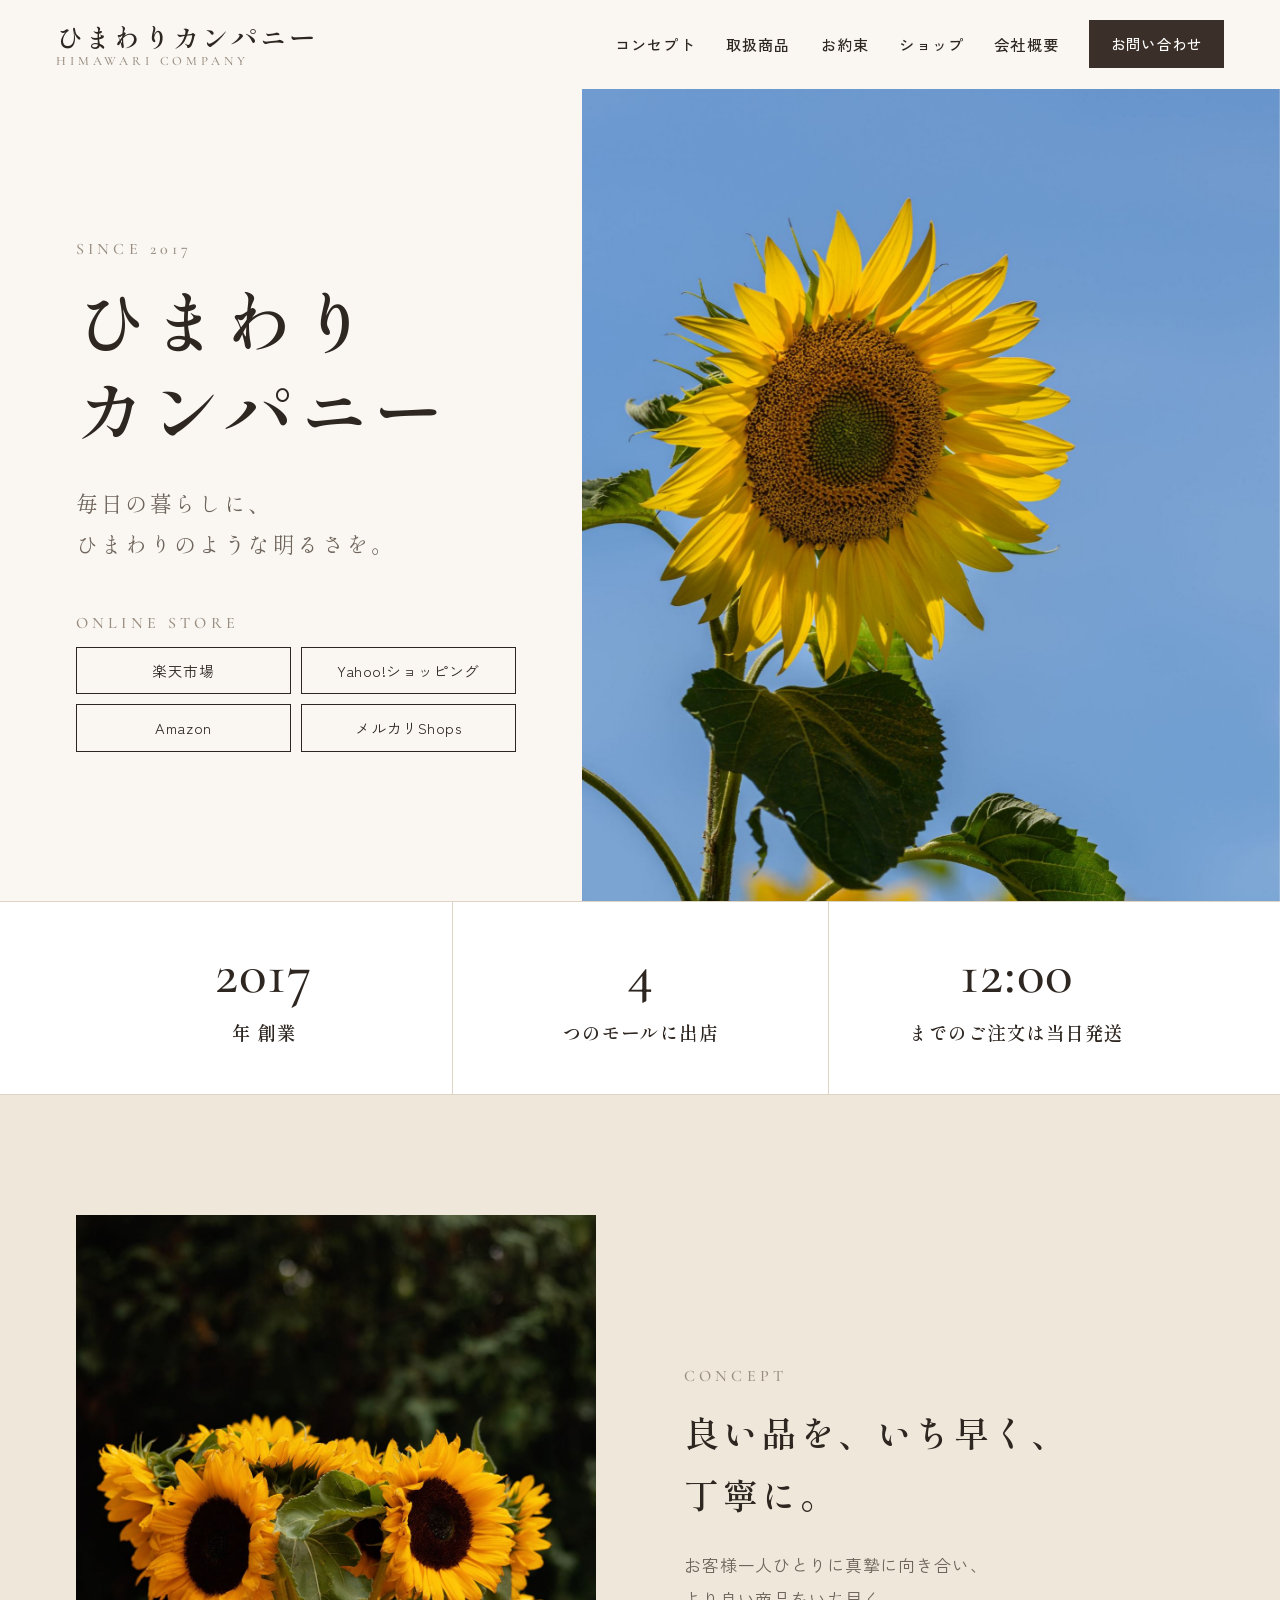
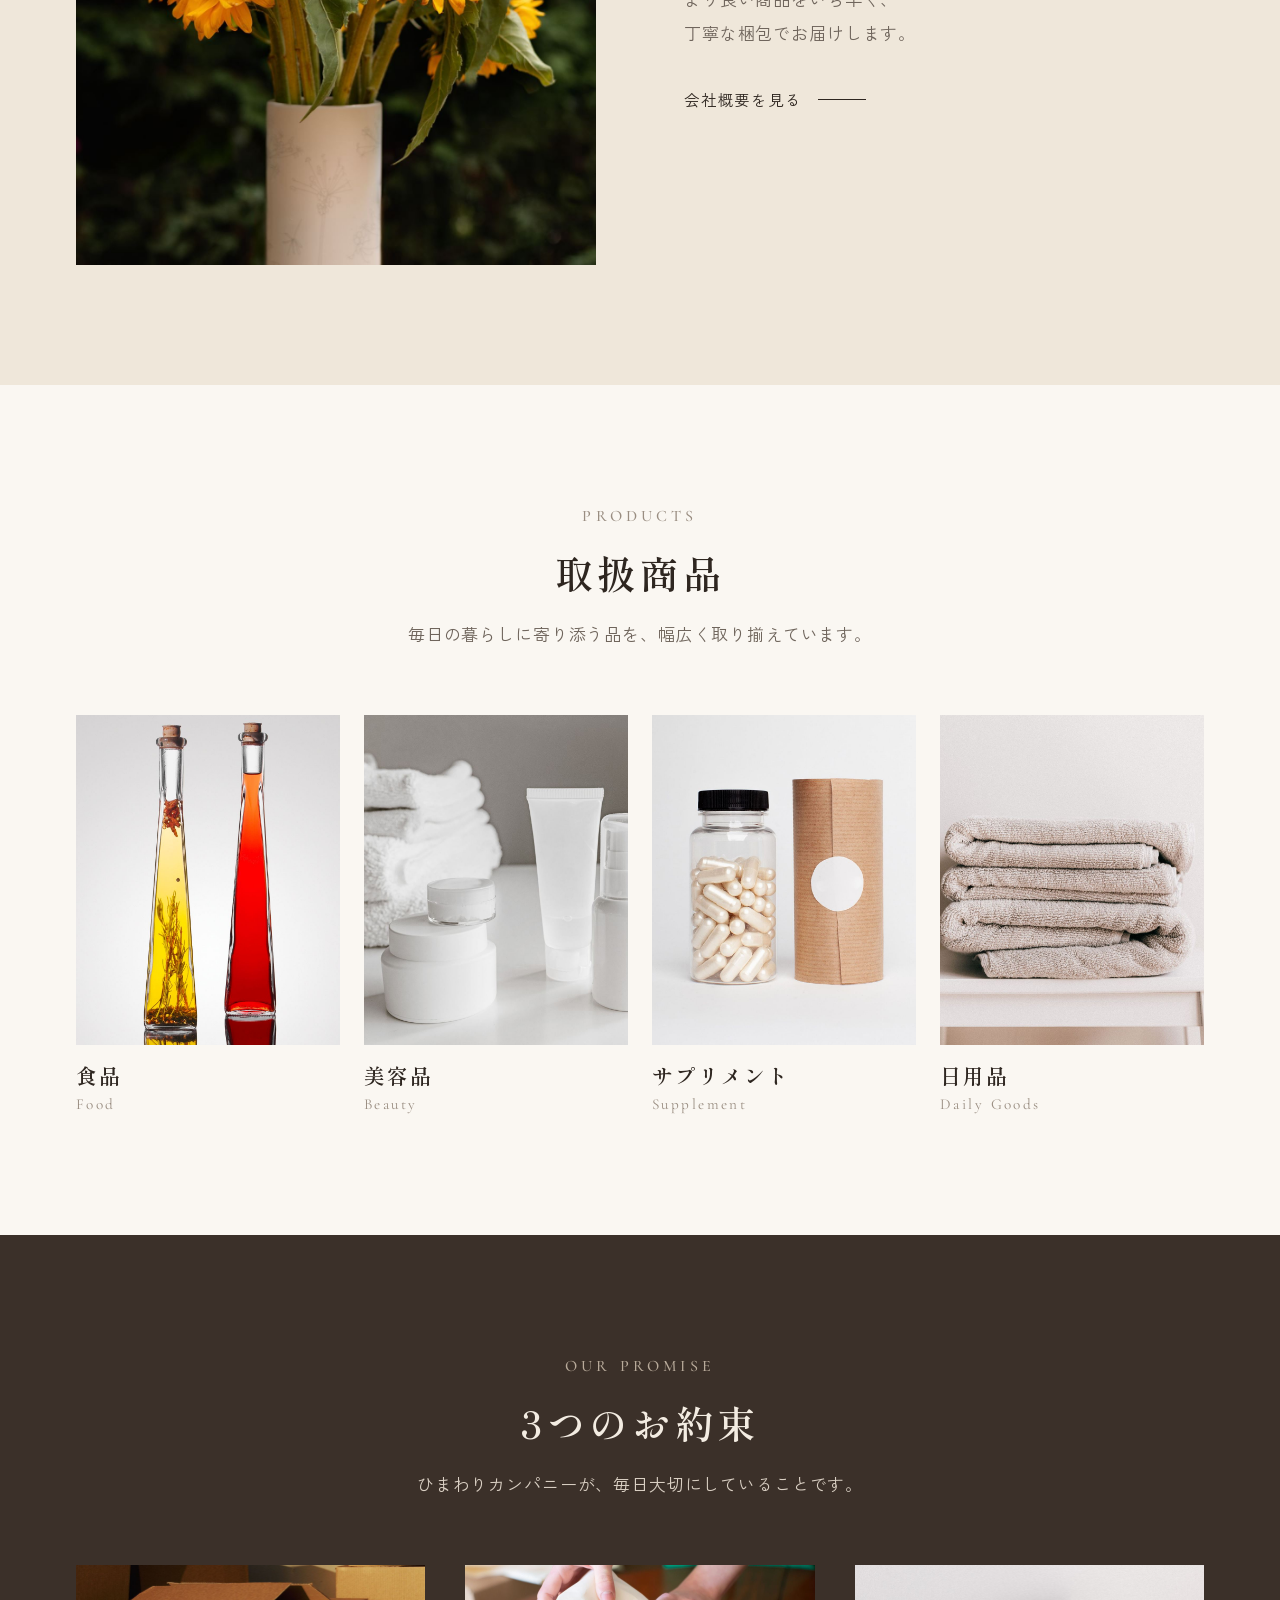
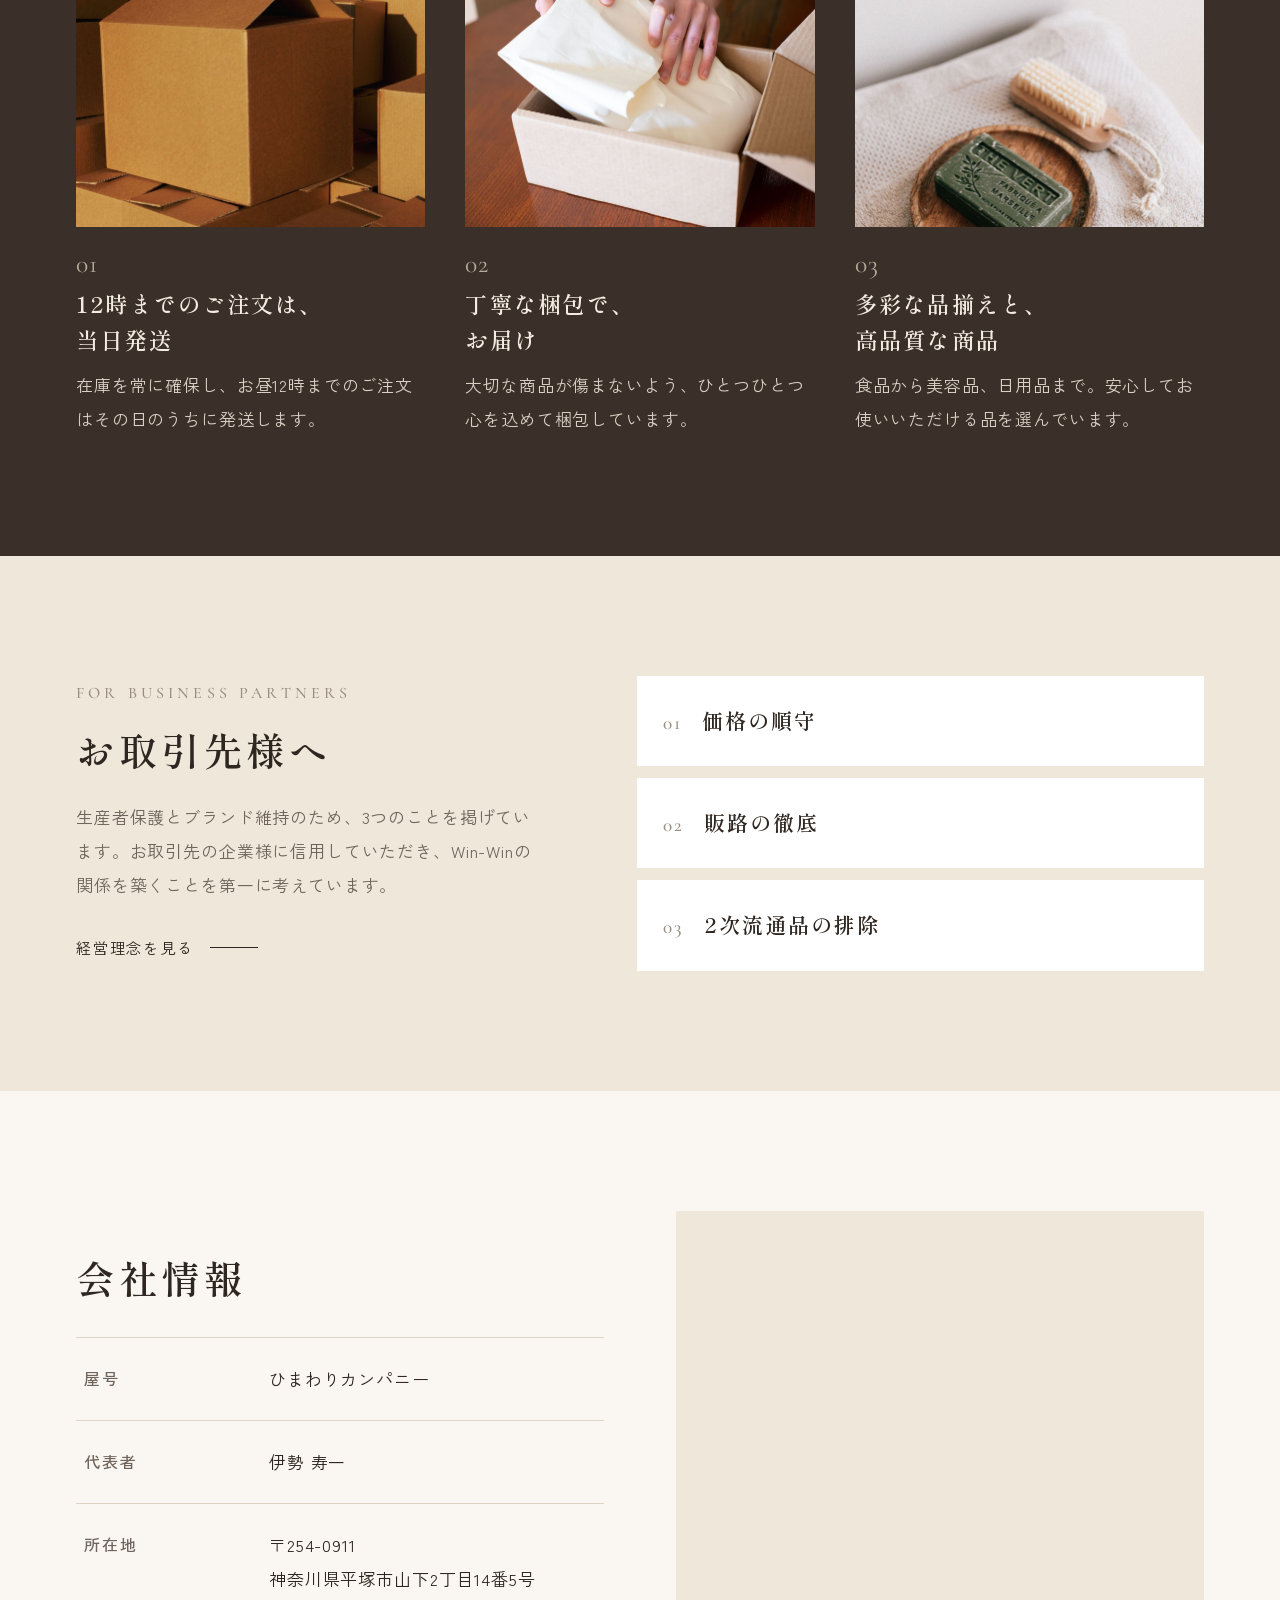
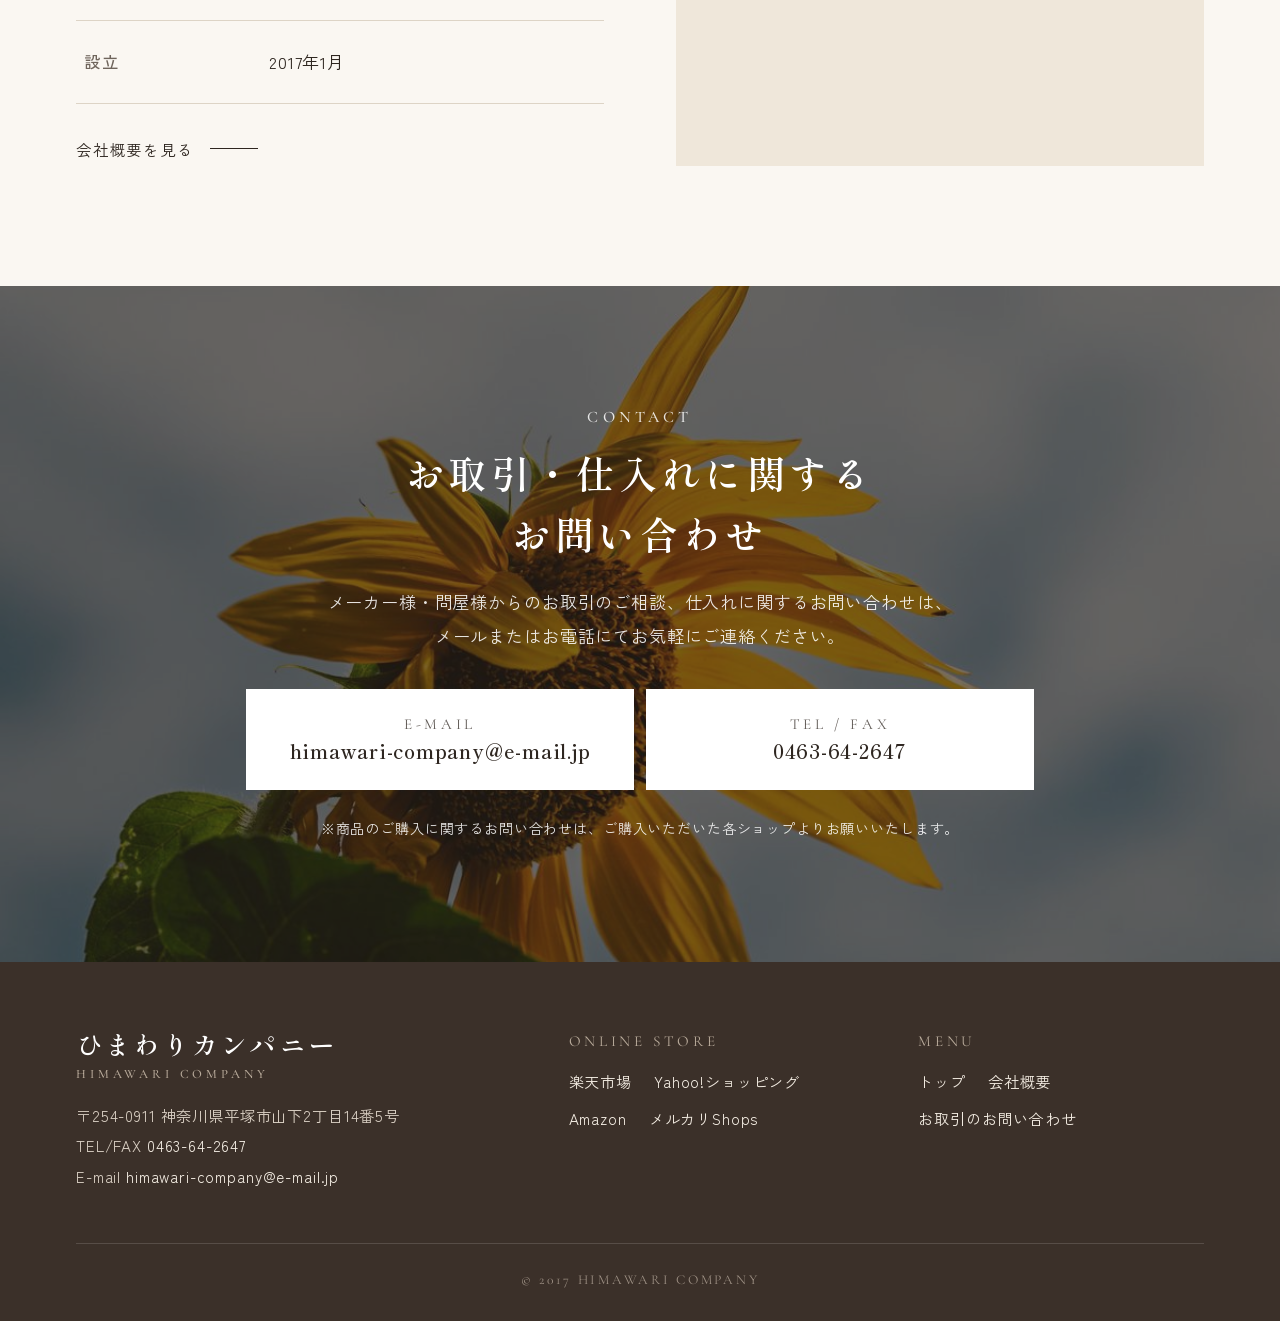
==== commit 2ce20bbc: "トップを大きな社名と写真の2分割に変更し、項目を増やしてにぎやかに - 文字を全体的に大きく（本文16〜17px、社名は最大約86px） - ごちゃごちゃした畑の写真をやめ、青空に一輪のひまわり・花瓶" ====
--- a/index.html
+++ b/index.html
@@ -23,13 +23,21 @@
   <header class="site-header">
     <div class="container header-inner">
       <a class="brand" href="index.html" aria-label="ひまわりカンパニー トップへ">
+        <span class="brand-ja">ひまわりカンパニー</span>
         <span class="brand-en">HIMAWARI COMPANY</span>
-        <span class="brand-ja">ひまわりカンパニー</span>
       </a>
-      <nav class="global-nav" aria-label="メインメニュー">
+      <button class="menu-button" type="button" aria-expanded="false" aria-controls="global-nav">
+        <span class="menu-button-lines" aria-hidden="true"></span>
+        <span class="menu-button-text">MENU</span>
+      </button>
+      <nav class="global-nav" id="global-nav" aria-label="メインメニュー">
         <ul>
+          <li><a href="#concept">コンセプト</a></li>
+          <li><a href="#products">取扱商品</a></li>
+          <li><a href="#promise">お約束</a></li>
           <li><a href="#shops">ショップ</a></li>
           <li><a href="company.html">会社概要</a></li>
+          <li class="nav-contact"><a href="company.html#contact">お問い合わせ</a></li>
         </ul>
       </nav>
     </div>
@@ -37,24 +45,13 @@
 
   <main>
 
-    <!-- 画面いっぱいのひまわりの写真 -->
+    <!-- 大きな社名と、ひまわりの写真 -->
     <section class="hero">
-      <picture>
-        <source media="(max-width: 767px)" srcset="images/hero-sp.jpg" width="1200" height="1800">
-        <img class="hero-image" src="images/hero.jpg" alt="青空の下、一面に咲くひまわり畑" width="2400" height="1600" fetchpriority="high">
-      </picture>
-      <div class="container hero-text">
+      <div class="hero-text">
         <p class="label">Since 2017</p>
-        <h1>ひまわりカンパニー</h1>
+        <h1><span>ひまわり</span><span>カンパニー</span></h1>
         <p class="hero-catch">毎日の暮らしに、<br>ひまわりのような明るさを。</p>
-      </div>
-      <span class="hero-scroll" aria-hidden="true">SCROLL</span>
-    </section>
-
-    <!-- 各ショップへの小さなボタン -->
-    <section class="shop-bar" id="shops" aria-label="出店中のショップ">
-      <div class="container shop-bar-inner">
-        <p class="label">Online Store</p>
+        <p class="label shop-title" id="shops">Online Store</p>
         <ul class="shop-links">
           <li><a class="shop-link" href="https://www.rakuten.co.jp/himawari-company/" target="_blank" rel="noopener">楽天市場</a></li>
           <li><a class="shop-link" href="https://store.shopping.yahoo.co.jp/himawari-company/" target="_blank" rel="noopener">Yahoo!ショッピング</a></li>
@@ -62,66 +59,92 @@
           <li><a class="shop-link" href="https://jp.mercari.com/shops/profile/Aiasz2msF3qnqRSeZ3U2ag" target="_blank" rel="noopener">メルカリShops</a></li>
         </ul>
       </div>
+      <div class="hero-photo">
+        <picture>
+          <source media="(max-width: 899px)" srcset="images/hero-sp.jpg" width="1200" height="1400">
+          <img src="images/hero.jpg" alt="青空に向かって咲くひまわり" width="1600" height="1800" fetchpriority="high">
+        </picture>
+      </div>
+    </section>
+
+    <!-- 数字で見るひまわりカンパニー -->
+    <section class="numbers" aria-label="ひまわりカンパニーの特長">
+      <ul class="container numbers-list">
+        <li class="reveal">
+          <span class="numbers-value">2017</span>
+          <span class="numbers-label">年 創業</span>
+        </li>
+        <li class="reveal reveal-delay-1">
+          <span class="numbers-value">4</span>
+          <span class="numbers-label">つのモールに出店</span>
+        </li>
+        <li class="reveal reveal-delay-2">
+          <span class="numbers-value">12:00</span>
+          <span class="numbers-label">までのご注文は当日発送</span>
+        </li>
+      </ul>
     </section>
 
     <!-- コンセプト -->
-    <section class="section">
+    <section class="section section-sand" id="concept">
       <div class="container concept">
         <div class="concept-photo reveal-photo">
-          <img src="images/about.jpg" alt="太陽に向かって咲くひまわり" width="1200" height="1500" loading="lazy">
+          <img src="images/about.jpg" alt="白い花瓶に生けたひまわり" width="1200" height="1500" loading="lazy">
         </div>
         <div class="concept-text">
           <p class="label reveal">Concept</p>
           <p class="lead reveal reveal-delay-1">良い品を、いち早く、<br>丁寧に。</p>
           <p class="text reveal reveal-delay-2">お客様一人ひとりに真摯に向き合い、<br>より良い商品をいち早く、<br>丁寧な梱包でお届けします。</p>
-          <a class="text-link reveal reveal-delay-3" href="company.html">About us</a>
+          <a class="text-link reveal reveal-delay-3" href="company.html">会社概要を見る</a>
         </div>
       </div>
     </section>
 
     <!-- 取扱商品 -->
-    <section class="section section-ivory">
+    <section class="section" id="products">
       <div class="container">
         <div class="section-head center">
           <p class="label reveal">Products</p>
           <h2 class="section-title reveal reveal-delay-1">取扱商品</h2>
+          <p class="section-desc reveal reveal-delay-2">毎日の暮らしに寄り添う品を、幅広く取り揃えています。</p>
         </div>
         <ul class="products">
           <li class="product reveal">
             <div class="product-photo"><img src="images/product-food.jpg" alt="食品のイメージ" width="1000" height="1250" loading="lazy"></div>
-            <span class="product-num">01 — Food</span>
             <h3>食品</h3>
+            <span class="product-en">Food</span>
           </li>
           <li class="product reveal reveal-delay-1">
             <div class="product-photo"><img src="images/product-beauty.jpg" alt="美容品のイメージ" width="1000" height="1250" loading="lazy"></div>
-            <span class="product-num">02 — Beauty</span>
             <h3>美容品</h3>
+            <span class="product-en">Beauty</span>
           </li>
           <li class="product reveal reveal-delay-2">
             <div class="product-photo"><img src="images/product-supplement.jpg" alt="サプリメントのイメージ" width="1000" height="1250" loading="lazy"></div>
-            <span class="product-num">03 — Supplement</span>
             <h3>サプリメント</h3>
+            <span class="product-en">Supplement</span>
           </li>
           <li class="product reveal reveal-delay-3">
             <div class="product-photo"><img src="images/product-daily.jpg" alt="日用品のイメージ" width="1000" height="1250" loading="lazy"></div>
-            <span class="product-num">04 — Daily Goods</span>
             <h3>日用品</h3>
+            <span class="product-en">Daily Goods</span>
           </li>
         </ul>
       </div>
     </section>
 
     <!-- お店のお約束 -->
-    <section class="section">
+    <section class="section section-dark" id="promise">
       <div class="container">
         <div class="section-head center">
           <p class="label reveal">Our Promise</p>
           <h2 class="section-title reveal reveal-delay-1">3つのお約束</h2>
+          <p class="section-desc reveal reveal-delay-2">ひまわりカンパニーが、毎日大切にしていることです。</p>
         </div>
         <ul class="features">
           <li class="feature">
             <div class="feature-photo reveal-photo"><img src="images/feature-shipping.jpg" alt="発送を待つ段ボール箱" width="1400" height="1050" loading="lazy"></div>
-            <div>
+            <div class="feature-body">
               <span class="feature-num reveal">01</span>
               <h3 class="reveal reveal-delay-1">12時までのご注文は、<br>当日発送</h3>
               <p class="text reveal reveal-delay-2">在庫を常に確保し、お昼12時までのご注文はその日のうちに発送します。</p>
@@ -129,7 +152,7 @@
           </li>
           <li class="feature">
             <div class="feature-photo reveal-photo"><img src="images/feature-packing.jpg" alt="商品を丁寧に梱包する手元" width="1400" height="1050" loading="lazy"></div>
-            <div>
+            <div class="feature-body">
               <span class="feature-num reveal">02</span>
               <h3 class="reveal reveal-delay-1">丁寧な梱包で、<br>お届け</h3>
               <p class="text reveal reveal-delay-2">大切な商品が傷まないよう、ひとつひとつ心を込めて梱包しています。</p>
@@ -137,7 +160,7 @@
           </li>
           <li class="feature">
             <div class="feature-photo reveal-photo"><img src="images/feature-quality.jpg" alt="上質な石けんとタオル" width="1400" height="1050" loading="lazy"></div>
-            <div>
+            <div class="feature-body">
               <span class="feature-num reveal">03</span>
               <h3 class="reveal reveal-delay-1">多彩な品揃えと、<br>高品質な商品</h3>
               <p class="text reveal reveal-delay-2">食品から美容品、日用品まで。安心してお使いいただける品を選んでいます。</p>
@@ -147,6 +170,63 @@
       </div>
     </section>
 
+    <!-- お取引先様へ -->
+    <section class="section section-sand" id="partners">
+      <div class="container partners">
+        <div class="partners-text">
+          <p class="label reveal">For Business Partners</p>
+          <h2 class="section-title reveal reveal-delay-1">お取引先様へ</h2>
+          <p class="text reveal reveal-delay-2">生産者保護とブランド維持のため、3つのことを掲げています。お取引先の企業様に信用していただき、Win-Winの関係を築くことを第一に考えています。</p>
+          <a class="text-link reveal reveal-delay-3" href="company.html#philosophy">経営理念を見る</a>
+        </div>
+        <ul class="partners-list">
+          <li class="reveal"><span>01</span>価格の順守</li>
+          <li class="reveal reveal-delay-1"><span>02</span>販路の徹底</li>
+          <li class="reveal reveal-delay-2"><span>03</span>2次流通品の排除</li>
+        </ul>
+      </div>
+    </section>
+
+    <!-- 会社情報（かんたん） -->
+    <section class="section" id="company">
+      <div class="container company-brief">
+        <div>
+          <p class="label reveal">Company</p>
+          <h2 class="section-title reveal reveal-delay-1">会社情報</h2>
+          <dl class="info-list reveal reveal-delay-2">
+            <div class="info-row"><dt>屋号</dt><dd>ひまわりカンパニー</dd></div>
+            <div class="info-row"><dt>代表者</dt><dd>伊勢 寿一</dd></div>
+            <div class="info-row"><dt>所在地</dt><dd>〒254-0911<br>神奈川県平塚市山下2丁目14番5号</dd></div>
+            <div class="info-row"><dt>設立</dt><dd>2017年1月</dd></div>
+          </dl>
+          <a class="text-link reveal" href="company.html">会社概要を見る</a>
+        </div>
+        <div class="map reveal-photo">
+          <iframe src="https://www.google.com/maps?q=%E7%A5%9E%E5%A5%88%E5%B7%9D%E7%9C%8C%E5%B9%B3%E5%A1%9A%E5%B8%82%E5%B1%B1%E4%B8%8B2%E4%B8%81%E7%9B%AE14%E7%95%AA5%E5%8F%B7&amp;output=embed" title="ひまわりカンパニーの地図" loading="lazy" referrerpolicy="no-referrer-when-downgrade"></iframe>
+        </div>
+      </div>
+    </section>
+
+    <!-- お取引・仕入れに関するお問い合わせ -->
+    <section class="contact-band">
+      <img class="contact-band-image" src="images/hero-sp.jpg" alt="" width="1200" height="1400" loading="lazy">
+      <div class="container contact-band-inner">
+        <p class="label reveal">Contact</p>
+        <h2 class="section-title reveal reveal-delay-1">お取引・仕入れに関する<br>お問い合わせ</h2>
+        <p class="contact-text reveal reveal-delay-2">メーカー様・問屋様からのお取引のご相談、仕入れに関するお問い合わせは、<br class="pc-only">メールまたはお電話にてお気軽にご連絡ください。</p>
+        <div class="contact-actions reveal reveal-delay-3">
+          <a class="contact-btn" href="mailto:himawari-company@e-mail.jp?subject=%E3%81%8A%E5%8F%96%E5%BC%95%E3%81%AB%E3%81%A4%E3%81%84%E3%81%A6%E3%81%AE%E3%81%8A%E5%95%8F%E3%81%84%E5%90%88%E3%82%8F%E3%81%9B">
+            <span class="contact-btn-label">E-MAIL</span>
+            <span class="contact-btn-value">himawari-company@e-mail.jp</span>
+          </a>
+          <a class="contact-btn" href="tel:0463642647">
+            <span class="contact-btn-label">TEL / FAX</span>
+            <span class="contact-btn-value">0463-64-2647</span>
+          </a>
+        </div>
+        <p class="contact-note">※商品のご購入に関するお問い合わせは、ご購入いただいた各ショップよりお願いいたします。</p>
+      </div>
+    </section>
   </main>
 
   <footer class="site-footer">
@@ -154,8 +234,8 @@
       <div class="footer-grid">
         <div>
           <p class="footer-brand">
+            <span class="brand-ja">ひまわりカンパニー</span>
             <span class="brand-en">HIMAWARI COMPANY</span>
-            <span class="brand-ja">ひまわりカンパニー</span>
           </p>
           <address class="footer-info">
             〒254-0911 神奈川県平塚市山下2丁目14番5号<br>
--- a/css/style.css
+++ b/css/style.css
@@ -1,18 +1,19 @@
 /* =========================================
    ひまわりカンパニー 共通スタイル
-   写真が主役。白〜生成りを地色に、濃い茶色の細い文字と線で上品にまとめています。
+   写真が主役。生成り・砂色・濃い茶色の3色で、上品であたたかい雰囲気に。
    ひまわりの黄色は写真で見せ、文字や飾りには使いません。
    スマホ優先（モバイルファースト）で作成
    ========================================= */
 
 :root {
-  --base: #faf8f4;         /* 生成り（ページの地色） */
-  --ivory: #f3efe8;        /* 少し濃い生成り（区切りの面） */
+  --base: #faf7f2;         /* 生成り（ページの地色） */
+  --sand: #efe7da;         /* 砂色（区切りの面） */
   --white: #ffffff;
-  --ink: #2b2521;          /* 濃い茶色（文字・線） */
-  --sub: #7d746b;          /* 補足の文字 */
-  --mute: #a39a90;         /* 英字ラベルなど */
-  --line: #e2dcd2;         /* 細い罫線 */
+  --ink: #2e2620;          /* 濃い茶色（文字） */
+  --brown: #3b3029;        /* 濃い茶色（面） */
+  --sub: #6f655c;          /* 補足の文字 */
+  --mute: #998d81;         /* 英字ラベルなど */
+  --line: #ddd4c6;         /* 細い罫線 */
   --serif: "Shippori Mincho", "Hiragino Mincho ProN", "Yu Mincho", serif;
   --sans: "Zen Kaku Gothic New", "Hiragino Kaku Gothic ProN", "Hiragino Sans",
     "Yu Gothic", "Meiryo", sans-serif;
@@ -29,6 +30,7 @@
 html {
   -webkit-text-size-adjust: 100%;
   scroll-behavior: smooth;
+  scroll-padding-top: 80px;
 }
 
 body {
@@ -36,10 +38,9 @@
   background: var(--base);
   color: var(--ink);
   font-family: var(--sans);
-  font-size: 14px;
-  font-weight: 400;
-  line-height: 2.1;
-  letter-spacing: 0.06em;
+  font-size: 16px;
+  line-height: 2;
+  letter-spacing: 0.05em;
   overflow-x: hidden;
   -webkit-font-smoothing: antialiased;
 }
@@ -56,47 +57,40 @@
 
 .container {
   width: 100%;
-  max-width: 1200px;
+  max-width: 1240px;
   margin: 0 auto;
-  padding: 0 28px;
+  padding: 0 24px;
 }
 
 .narrow {
-  max-width: 800px;
+  max-width: 860px;
 }
 
 /* 英字の小さなラベル */
 .label {
   display: block;
-  margin: 0 0 18px;
+  margin: 0 0 14px;
   color: var(--mute);
   font-family: var(--en);
-  font-size: 0.82rem;
+  font-size: 1rem;
   font-weight: 500;
-  letter-spacing: 0.32em;
+  letter-spacing: 0.26em;
   line-height: 1.4;
   text-transform: uppercase;
 }
 
 /* ---------- ヘッダー ---------- */
 .site-header {
-  position: fixed;
+  position: sticky;
   top: 0;
-  left: 0;
-  right: 0;
   z-index: 50;
-  color: var(--white);
-  transition: background 0.5s var(--ease), color 0.5s var(--ease), border-color 0.5s var(--ease);
+  background: var(--base);
   border-bottom: 1px solid transparent;
-}
-
-/* スクロールしたら白い帯に切り替え（js/main.js） */
+  transition: border-color 0.4s var(--ease);
+}
+
 .site-header.is-scrolled {
-  background: rgba(250, 248, 244, 0.92);
-  -webkit-backdrop-filter: blur(10px);
-  backdrop-filter: blur(10px);
   border-bottom-color: var(--line);
-  color: var(--ink);
 }
 
 .header-inner {
@@ -105,86 +99,188 @@
   justify-content: space-between;
   gap: 16px;
   max-width: none;
-  height: 64px;
+  height: 68px;
 }
 
 .brand {
+  position: relative;
+  z-index: 60;
   display: flex;
   flex-direction: column;
   text-decoration: none;
-  line-height: 1.2;
+  line-height: 1.25;
   white-space: nowrap;
-}
-
-.brand-en {
-  font-family: var(--en);
-  font-size: 1.05rem;
-  font-weight: 500;
-  letter-spacing: 0.22em;
 }
 
 .brand-ja {
   font-family: var(--serif);
-  font-size: 0.62rem;
-  letter-spacing: 0.32em;
-  opacity: 0.85;
-}
-
-.global-nav ul {
+  font-size: 1.3rem;
+  font-weight: 600;
+  letter-spacing: 0.12em;
+}
+
+.brand-en {
+  color: var(--mute);
+  font-family: var(--en);
+  font-size: 0.72rem;
+  font-weight: 500;
+  letter-spacing: 0.3em;
+}
+
+/* スマホ・タブレット：MENU ボタンで開くメニュー */
+.menu-button {
+  position: relative;
+  z-index: 60;
   display: flex;
-  gap: 22px;
-  margin: 0;
-  padding: 0;
-  list-style: none;
-}
-
-.global-nav a {
+  align-items: center;
+  gap: 10px;
+  padding: 8px 0;
+  border: 0;
+  background: none;
+  color: var(--ink);
+  font: inherit;
+  cursor: pointer;
+}
+
+.menu-button-text {
+  font-family: var(--en);
+  font-size: 0.9rem;
+  letter-spacing: 0.2em;
+}
+
+.menu-button-lines,
+.menu-button-lines::before,
+.menu-button-lines::after {
+  display: block;
+  width: 26px;
+  height: 1px;
+  background: currentColor;
+  transition: transform 0.4s var(--ease), background 0.4s var(--ease);
+}
+
+.menu-button-lines {
   position: relative;
-  font-size: 0.75rem;
-  letter-spacing: 0.16em;
-  text-decoration: none;
-  white-space: nowrap;
-}
-
-.global-nav a::after {
+}
+
+.menu-button-lines::before,
+.menu-button-lines::after {
   content: "";
   position: absolute;
   left: 0;
-  right: 0;
-  bottom: -4px;
-  height: 1px;
-  background: currentColor;
-  transform: scaleX(0);
-  transform-origin: right;
-  transition: transform 0.5s var(--ease);
-}
-
-.global-nav a:hover::after,
-.global-nav a[aria-current="page"]::after {
-  transform: scaleX(1);
-  transform-origin: left;
-}
-
-/* ---------- トップの大きな写真 ---------- */
+}
+
+.menu-button-lines::before { top: -7px; }
+.menu-button-lines::after  { top: 7px; }
+
+.menu-button[aria-expanded="true"] .menu-button-lines {
+  background: transparent;
+}
+
+.menu-button[aria-expanded="true"] .menu-button-lines::before {
+  transform: translateY(7px) rotate(45deg);
+}
+
+.menu-button[aria-expanded="true"] .menu-button-lines::after {
+  transform: translateY(-7px) rotate(-45deg);
+}
+
+.global-nav {
+  position: fixed;
+  inset: 0;
+  z-index: 55;
+  display: flex;
+  align-items: center;
+  justify-content: center;
+  background: var(--base);
+  opacity: 0;
+  visibility: hidden;
+  transition: opacity 0.4s var(--ease), visibility 0.4s;
+}
+
+.global-nav.is-open {
+  opacity: 1;
+  visibility: visible;
+}
+
+.global-nav ul {
+  display: flex;
+  flex-direction: column;
+  align-items: center;
+  gap: 22px;
+  margin: 0;
+  padding: 0;
+  list-style: none;
+}
+
+.global-nav a {
+  font-family: var(--serif);
+  font-size: 1.35rem;
+  font-weight: 600;
+  letter-spacing: 0.14em;
+  text-decoration: none;
+  white-space: nowrap;
+}
+
+.global-nav .nav-contact a {
+  display: inline-block;
+  margin-top: 12px;
+  padding: 12px 36px;
+  background: var(--brown);
+  color: var(--white);
+  font-family: var(--sans);
+  font-size: 1rem;
+  font-weight: 500;
+}
+
+body.menu-open {
+  overflow: hidden;
+}
+
+/* ---------- トップ：大きな社名＋写真 ---------- */
 .hero {
+  display: grid;
+  background: var(--base);
+}
+
+.hero-text {
+  display: flex;
+  flex-direction: column;
+  justify-content: center;
+  padding: 44px 24px 40px;
+}
+
+.hero h1 {
+  margin: 0 0 20px;
+  font-family: var(--serif);
+  font-size: 2.9rem;
+  font-weight: 600;
+  letter-spacing: 0.08em;
+  line-height: 1.3;
+}
+
+.hero h1 span {
+  display: block;
+}
+
+.hero-catch {
+  margin: 0 0 32px;
+  color: var(--sub);
+  font-family: var(--serif);
+  font-size: 1.15rem;
+  letter-spacing: 0.12em;
+  line-height: 1.9;
+}
+
+.hero-photo {
   position: relative;
-  display: flex;
-  align-items: flex-end;
-  height: 100vh;
-  height: 100svh;
-  min-height: 560px;
   overflow: hidden;
-  color: var(--white);
-  background: #6b5a2a;
-}
-
-.hero-image {
-  position: absolute;
-  inset: 0;
+  aspect-ratio: 6 / 7;
+}
+
+.hero-photo img {
   width: 100%;
   height: 100%;
   object-fit: cover;
-  object-position: center 50%;
   animation: hero-zoom 14s var(--ease) both;
 }
 
@@ -193,98 +289,16 @@
   to   { transform: scale(1); }
 }
 
-.hero::after {
-  content: "";
-  position: absolute;
-  inset: 0;
-  background:
-    linear-gradient(180deg, rgba(20, 14, 6, 0.28) 0%, rgba(20, 14, 6, 0) 22%),
-    linear-gradient(0deg, rgba(20, 14, 6, 0.55) 0%, rgba(20, 14, 6, 0.12) 45%, rgba(20, 14, 6, 0) 70%);
-}
-
-.hero-text {
-  position: relative;
-  z-index: 1;
-  padding-bottom: 72px;
-}
-
-.hero-text .label {
-  color: rgba(255, 255, 255, 0.85);
-}
-
-.hero h1 {
-  margin: 0 0 18px;
-  font-family: var(--serif);
-  font-size: 1.95rem;
-  font-weight: 500;
-  letter-spacing: 0.2em;
-  line-height: 1.5;
-}
-
-.hero-catch {
-  margin: 0;
-  font-family: var(--serif);
-  font-size: 0.92rem;
-  letter-spacing: 0.2em;
-  line-height: 2.1;
-}
-
-.hero-scroll {
-  position: absolute;
-  right: 28px;
-  bottom: 0;
-  z-index: 1;
-  display: none;
-  padding-bottom: 92px;
-  font-family: var(--en);
-  font-size: 0.7rem;
-  letter-spacing: 0.3em;
-  writing-mode: vertical-rl;
-}
-
-.hero-scroll::after {
-  content: "";
-  position: absolute;
-  left: 50%;
-  bottom: 0;
-  width: 1px;
-  height: 72px;
-  background: rgba(255, 255, 255, 0.7);
-  animation: scroll-line 2.4s var(--ease) infinite;
-  transform-origin: top;
-}
-
-@keyframes scroll-line {
-  0%   { transform: scaleY(0); transform-origin: top; }
-  50%  { transform: scaleY(1); transform-origin: top; }
-  51%  { transform: scaleY(1); transform-origin: bottom; }
-  100% { transform: scaleY(0); transform-origin: bottom; }
-}
-
 /* ---------- ショップへの小さなボタン ---------- */
-.shop-bar {
-  padding: 40px 0;
-  background: var(--base);
-  border-bottom: 1px solid var(--line);
-}
-
-.shop-bar-inner {
-  display: flex;
-  flex-direction: column;
-  align-items: center;
-  gap: 18px;
-}
-
-.shop-bar .label {
-  margin: 0;
+.shop-title {
+  margin: 0 0 12px;
 }
 
 .shop-links {
   display: grid;
   grid-template-columns: repeat(2, minmax(0, 1fr));
   gap: 8px;
-  width: 100%;
-  max-width: 360px;
+  max-width: 440px;
   margin: 0;
   padding: 0;
   list-style: none;
@@ -292,36 +306,44 @@
 
 .shop-link {
   display: block;
-  padding: 8px 10px;
-  border: 1px solid var(--line);
+  padding: 10px 8px;
+  border: 1px solid var(--ink);
   color: var(--ink);
-  font-size: 0.72rem;
-  letter-spacing: 0.08em;
-  line-height: 1.7;
+  font-size: 0.88rem;
+  letter-spacing: 0.04em;
+  line-height: 1.6;
   text-align: center;
   text-decoration: none;
   white-space: nowrap;
-  transition: border-color 0.4s var(--ease), background 0.4s var(--ease), color 0.4s var(--ease);
+  transition: background 0.4s var(--ease), color 0.4s var(--ease);
 }
 
 .shop-link:hover,
 .shop-link:focus-visible {
-  border-color: var(--ink);
   background: var(--ink);
   color: var(--white);
 }
 
 /* ---------- セクション共通 ---------- */
 .section {
-  padding: 104px 0;
-}
-
-.section-ivory {
-  background: var(--ivory);
+  padding: 80px 0;
+}
+
+.section-sand {
+  background: var(--sand);
+}
+
+.section-dark {
+  background: var(--brown);
+  color: #f3ece2;
+}
+
+.section-dark .label {
+  color: #b9ab9b;
 }
 
 .section-head {
-  margin: 0 0 56px;
+  margin: 0 0 44px;
 }
 
 .section-head.center {
@@ -331,30 +353,34 @@
 .section-title {
   margin: 0;
   font-family: var(--serif);
-  font-size: 1.35rem;
-  font-weight: 500;
-  letter-spacing: 0.18em;
-  line-height: 1.8;
+  font-size: 1.85rem;
+  font-weight: 600;
+  letter-spacing: 0.12em;
+  line-height: 1.6;
 }
 
 .lead {
   margin: 0;
   font-family: var(--serif);
-  font-size: 1.3rem;
-  font-weight: 500;
-  letter-spacing: 0.16em;
-  line-height: 2;
+  font-size: 1.65rem;
+  font-weight: 600;
+  letter-spacing: 0.1em;
+  line-height: 1.75;
 }
 
 .text {
   margin: 0;
   color: var(--sub);
+}
+
+.section-dark .text {
+  color: #d9cfc3;
 }
 
 /* ---------- コンセプト（写真＋文章） ---------- */
 .concept {
   display: grid;
-  gap: 48px;
+  gap: 40px;
   align-items: center;
 }
 
@@ -369,11 +395,11 @@
 }
 
 .concept-text .lead {
-  margin-bottom: 28px;
+  margin-bottom: 24px;
 }
 
 .concept-text .text {
-  margin-bottom: 36px;
+  margin-bottom: 32px;
 }
 
 .text-link {
@@ -381,11 +407,9 @@
   align-items: center;
   gap: 16px;
   color: var(--ink);
-  font-family: var(--en);
-  font-size: 0.85rem;
-  letter-spacing: 0.24em;
+  font-size: 0.95rem;
+  letter-spacing: 0.12em;
   text-decoration: none;
-  text-transform: uppercase;
 }
 
 .text-link::after {
@@ -404,7 +428,7 @@
 .products {
   display: grid;
   grid-template-columns: repeat(2, minmax(0, 1fr));
-  gap: 40px 14px;
+  gap: 32px 12px;
   margin: 0;
   padding: 0;
   list-style: none;
@@ -412,7 +436,7 @@
 
 .product-photo {
   overflow: hidden;
-  margin-bottom: 16px;
+  margin-bottom: 14px;
   background: var(--white);
 }
 
@@ -427,41 +451,36 @@
   transform: scale(1.05);
 }
 
-.product-num {
+.product h3 {
+  margin: 0;
+  font-family: var(--serif);
+  font-size: 1.2rem;
+  font-weight: 600;
+  letter-spacing: 0.1em;
+  line-height: 1.6;
+}
+
+.product-en {
   display: block;
   color: var(--mute);
   font-family: var(--en);
-  font-size: 0.75rem;
-  letter-spacing: 0.24em;
-  line-height: 1.6;
-}
-
-.product h3 {
-  margin: 0;
-  font-family: var(--serif);
-  font-size: 0.98rem;
-  font-weight: 500;
+  font-size: 0.95rem;
   letter-spacing: 0.16em;
-  line-height: 1.8;
-}
-
-/* ---------- お店のお約束（写真＋文章を交互に） ---------- */
+  line-height: 1.5;
+}
+
+/* ---------- お店のお約束（濃い茶色の面に3枚並べる） ---------- */
 .features {
   display: grid;
-  gap: 88px;
+  gap: 48px;
   margin: 0;
   padding: 0;
   list-style: none;
 }
 
-.feature {
-  display: grid;
-  gap: 28px;
-  align-items: center;
-}
-
 .feature-photo {
   overflow: hidden;
+  margin-bottom: 22px;
 }
 
 .feature-photo img {
@@ -472,20 +491,20 @@
 
 .feature-num {
   display: block;
-  margin-bottom: 14px;
-  color: var(--mute);
+  margin-bottom: 6px;
+  color: #b9ab9b;
   font-family: var(--en);
-  font-size: 0.82rem;
-  letter-spacing: 0.3em;
+  font-size: 1.6rem;
+  line-height: 1.2;
 }
 
 .feature h3 {
-  margin: 0 0 16px;
+  margin: 0 0 10px;
   font-family: var(--serif);
-  font-size: 1.2rem;
-  font-weight: 500;
-  letter-spacing: 0.16em;
-  line-height: 1.9;
+  font-size: 1.4rem;
+  font-weight: 600;
+  letter-spacing: 0.1em;
+  line-height: 1.6;
 }
 
 /* ---------- 会社概要ページ：上部の横長写真 ---------- */
@@ -493,12 +512,12 @@
   position: relative;
   display: flex;
   align-items: flex-end;
-  height: 56vh;
-  min-height: 360px;
-  max-height: 640px;
+  height: 46vh;
+  min-height: 320px;
+  max-height: 560px;
   overflow: hidden;
   color: var(--white);
-  background: #6b7f94;
+  background: #7d9bb8;
 }
 
 .page-hero-image {
@@ -507,7 +526,7 @@
   width: 100%;
   height: 100%;
   object-fit: cover;
-  object-position: center 75%;
+  object-position: center 30%;
   animation: hero-zoom 14s var(--ease) both;
 }
 
@@ -515,49 +534,44 @@
   content: "";
   position: absolute;
   inset: 0;
-  background:
-    linear-gradient(180deg, rgba(20, 14, 6, 0.25) 0%, rgba(20, 14, 6, 0) 30%),
-    linear-gradient(0deg, rgba(20, 14, 6, 0.42) 0%, rgba(20, 14, 6, 0) 55%);
+  background: linear-gradient(0deg, rgba(20, 14, 6, 0.5) 0%, rgba(20, 14, 6, 0) 60%);
 }
 
 .page-hero-text {
   position: relative;
   z-index: 1;
-  padding-bottom: 48px;
+  padding-bottom: 36px;
 }
 
 .page-hero-text .label {
-  margin-bottom: 8px;
-  color: rgba(255, 255, 255, 0.85);
+  margin-bottom: 4px;
+  color: rgba(255, 255, 255, 0.9);
 }
 
 .page-hero h1 {
   margin: 0;
   font-family: var(--serif);
-  font-size: 1.7rem;
-  font-weight: 500;
-  letter-spacing: 0.24em;
+  font-size: 2.6rem;
+  font-weight: 600;
+  letter-spacing: 0.16em;
+  line-height: 1.4;
+  text-shadow: 0 2px 18px rgba(0, 0, 0, 0.2);
 }
 
 /* 経営理念 */
-.philosophy {
-  text-align: center;
-}
-
 .philosophy .lead {
-  margin-bottom: 40px;
+  margin-bottom: 32px;
 }
 
 .philosophy .text {
-  margin-bottom: 20px;
-  text-align: left;
+  margin-bottom: 18px;
 }
 
 .policy-list {
   display: grid;
-  margin: 56px 0 0;
+  gap: 10px;
+  margin: 40px 0 0;
   padding: 0;
-  border-top: 1px solid var(--line);
   list-style: none;
   counter-reset: policy;
 }
@@ -565,13 +579,13 @@
 .policy-list li {
   display: flex;
   align-items: baseline;
-  justify-content: center;
-  gap: 18px;
-  padding: 18px 4px;
-  border-bottom: 1px solid var(--line);
+  gap: 16px;
+  padding: 18px 22px;
+  background: var(--white);
   font-family: var(--serif);
-  font-size: 0.95rem;
-  letter-spacing: 0.16em;
+  font-size: 1.15rem;
+  font-weight: 600;
+  letter-spacing: 0.1em;
 }
 
 .policy-list li::before {
@@ -579,8 +593,8 @@
   content: "0" counter(policy);
   color: var(--mute);
   font-family: var(--en);
-  font-size: 0.85rem;
-  letter-spacing: 0.1em;
+  font-size: 1.1rem;
+  font-weight: 500;
 }
 
 /* 会社情報・沿革（細い罫線の表） */
@@ -603,13 +617,15 @@
 .info-row dt,
 .history time {
   color: var(--sub);
-  font-size: 0.78rem;
-  letter-spacing: 0.16em;
+  font-size: 0.92rem;
+  font-weight: 500;
+  letter-spacing: 0.12em;
 }
 
 .history time {
   font-family: var(--en);
-  font-size: 0.95rem;
+  font-size: 1.2rem;
+  font-weight: 500;
 }
 
 .info-row dd {
@@ -632,7 +648,7 @@
 
 /* お取引のお問い合わせ */
 .contact-text {
-  margin: 0 0 40px;
+  margin: 0 0 36px;
   color: var(--sub);
   text-align: center;
 }
@@ -647,122 +663,308 @@
   flex-direction: column;
   align-items: center;
   padding: 22px 16px;
-  border: 1px solid var(--line);
+  border: 1px solid var(--ink);
   background: var(--white);
   color: var(--ink);
-  line-height: 1.7;
+  line-height: 1.6;
   text-decoration: none;
-  transition: border-color 0.4s var(--ease), background 0.4s var(--ease), color 0.4s var(--ease);
+  transition: background 0.4s var(--ease), color 0.4s var(--ease);
 }
 
 .contact-btn:hover,
 .contact-btn:focus-visible {
-  border-color: var(--ink);
   background: var(--ink);
   color: var(--white);
 }
 
 .contact-btn-label {
   font-family: var(--en);
-  font-size: 0.75rem;
-  letter-spacing: 0.28em;
-  opacity: 0.7;
+  font-size: 0.95rem;
+  letter-spacing: 0.24em;
+  opacity: 0.75;
 }
 
 .contact-btn-value {
   font-family: var(--serif);
-  font-size: 1.02rem;
-  letter-spacing: 0.08em;
+  font-size: 1.2rem;
+  font-weight: 600;
+  letter-spacing: 0.04em;
   overflow-wrap: anywhere;
 }
 
 .contact-note {
-  margin: 28px 0 0;
+  margin: 24px 0 0;
   color: var(--sub);
-  font-size: 0.75rem;
+  font-size: 0.88rem;
   text-align: center;
 }
 
 /* ---------- フッター ---------- */
 .site-footer {
-  padding: 80px 0 32px;
-  background: var(--ink);
-  color: rgba(255, 255, 255, 0.72);
-  font-size: 0.8rem;
+  padding: 64px 0 28px;
+  background: var(--brown);
+  color: #d9cfc3;
+  font-size: 0.95rem;
 }
 
 .site-footer a {
-  color: rgba(255, 255, 255, 0.9);
+  color: #f3ece2;
   text-decoration: none;
 }
 
 .site-footer a:hover {
-  color: var(--white);
   text-decoration: underline;
   text-underline-offset: 4px;
 }
 
 .footer-grid {
   display: grid;
-  gap: 44px;
+  gap: 40px;
 }
 
 .footer-brand {
-  margin: 0 0 18px;
+  margin: 0 0 16px;
   color: var(--white);
   line-height: 1.4;
 }
 
+.footer-brand .brand-ja {
+  display: block;
+  font-size: 1.6rem;
+}
+
 .footer-brand .brand-en {
   display: block;
-  font-size: 1.15rem;
-}
-
-.footer-brand .brand-ja {
-  display: block;
   margin-top: 4px;
-  font-size: 0.72rem;
+  color: #b9ab9b;
+  font-size: 0.8rem;
 }
 
 .footer-info {
   margin: 0;
   font-style: normal;
-  line-height: 2.1;
+  line-height: 2;
 }
 
 .footer-heading {
-  margin: 0 0 12px;
-  color: rgba(255, 255, 255, 0.45);
+  margin: 0 0 10px;
+  color: #b9ab9b;
   font-family: var(--en);
-  font-size: 0.78rem;
-  letter-spacing: 0.3em;
+  font-size: 0.95rem;
+  letter-spacing: 0.24em;
 }
 
 .footer-links {
   display: flex;
   flex-wrap: wrap;
-  gap: 4px 22px;
+  gap: 6px 22px;
   margin: 0;
   padding: 0;
   list-style: none;
 }
 
 .copyright {
-  margin: 64px 0 0;
-  padding-top: 24px;
-  border-top: 1px solid rgba(255, 255, 255, 0.12);
-  color: rgba(255, 255, 255, 0.4);
+  margin: 52px 0 0;
+  padding-top: 22px;
+  border-top: 1px solid rgba(255, 255, 255, 0.14);
+  color: #9d9084;
   font-family: var(--en);
-  font-size: 0.75rem;
-  letter-spacing: 0.24em;
+  font-size: 0.85rem;
+  letter-spacing: 0.2em;
   text-align: center;
+}
+
+/* ---------- 数字で見る特長 ---------- */
+.numbers {
+  background: var(--white);
+  border-top: 1px solid var(--line);
+  border-bottom: 1px solid var(--line);
+}
+
+.numbers-list {
+  display: grid;
+  margin: 0 auto;
+  padding-top: 8px;
+  padding-bottom: 8px;
+  list-style: none;
+}
+
+.numbers-list li {
+  display: flex;
+  align-items: baseline;
+  justify-content: center;
+  gap: 10px;
+  padding: 18px 0;
+  text-align: center;
+}
+
+.numbers-list li + li {
+  border-top: 1px solid var(--line);
+}
+
+.numbers-value {
+  font-family: var(--en);
+  font-size: 2.6rem;
+  font-weight: 500;
+  line-height: 1;
+  letter-spacing: 0.02em;
+}
+
+.numbers-label {
+  font-family: var(--serif);
+  font-size: 1.05rem;
+  font-weight: 600;
+  letter-spacing: 0.08em;
+}
+
+/* 見出しの下の一言 */
+.section-desc {
+  margin: 14px 0 0;
+  color: var(--sub);
+}
+
+.section-dark .section-desc {
+  color: #d9cfc3;
+}
+
+/* ---------- お取引先様へ ---------- */
+.partners {
+  display: grid;
+  gap: 40px;
+  align-items: center;
+}
+
+.partners-text .section-title {
+  margin-bottom: 20px;
+}
+
+.partners-text .text {
+  margin-bottom: 28px;
+}
+
+.partners-list {
+  display: grid;
+  gap: 12px;
+  margin: 0;
+  padding: 0;
+  list-style: none;
+}
+
+.partners-list li {
+  display: flex;
+  align-items: baseline;
+  gap: 20px;
+  padding: 24px 26px;
+  background: var(--white);
+  font-family: var(--serif);
+  font-size: 1.3rem;
+  font-weight: 600;
+  letter-spacing: 0.1em;
+}
+
+.partners-list span {
+  color: var(--mute);
+  font-family: var(--en);
+  font-size: 1.2rem;
+  font-weight: 500;
+}
+
+/* ---------- 会社情報（かんたん）と地図 ---------- */
+.company-brief {
+  display: grid;
+  gap: 40px;
+}
+
+.company-brief .section-title {
+  margin-bottom: 28px;
+}
+
+.company-brief .info-list {
+  margin-bottom: 28px;
+}
+
+.map {
+  overflow: hidden;
+  background: var(--sand);
+}
+
+.map iframe {
+  display: block;
+  width: 100%;
+  height: 100%;
+  min-height: 320px;
+  border: 0;
+  filter: grayscale(0.6) sepia(0.12);
+}
+
+.map-wide {
+  margin-top: 40px;
+}
+
+/* ---------- お問い合わせの帯（写真の上） ---------- */
+.contact-band {
+  position: relative;
+  overflow: hidden;
+  padding: 88px 0;
+  color: var(--white);
+  text-align: center;
+  background: var(--brown);
+}
+
+.contact-band-image {
+  position: absolute;
+  inset: 0;
+  width: 100%;
+  height: 100%;
+  object-fit: cover;
+  object-position: center 30%;
+}
+
+.contact-band::after {
+  content: "";
+  position: absolute;
+  inset: 0;
+  background: rgba(40, 30, 22, 0.62);
+}
+
+.contact-band-inner {
+  position: relative;
+  z-index: 1;
+  max-width: 900px;
+}
+
+.contact-band .label {
+  color: rgba(255, 255, 255, 0.85);
+}
+
+.contact-band .section-title {
+  margin-bottom: 20px;
+}
+
+.contact-band .contact-text,
+.contact-band .contact-note {
+  color: rgba(255, 255, 255, 0.88);
+}
+
+.contact-band .contact-btn {
+  border-color: var(--white);
+}
+
+.contact-band .contact-btn:hover,
+.contact-band .contact-btn:focus-visible {
+  background: transparent;
+  color: var(--white);
+}
+
+.pc-only {
+  display: none;
 }
 
 /* ---------- スクロールでふわっと表示（js/main.js） ---------- */
 .js .reveal {
   opacity: 0;
   transform: translateY(28px);
-  transition: opacity 1.4s var(--ease), transform 1.4s var(--ease);
+  transition: opacity 1.2s var(--ease), transform 1.2s var(--ease);
 }
 
 .js .reveal.is-visible {
@@ -774,10 +976,10 @@
 .js .reveal-delay-2 { transition-delay: 0.3s; }
 .js .reveal-delay-3 { transition-delay: 0.45s; }
 
-/* 写真はゆっくり明るく浮かび上がる */
+/* 写真はゆっくり浮かび上がる */
 .js .reveal-photo {
   opacity: 0;
-  transition: opacity 1.6s var(--ease);
+  transition: opacity 1.4s var(--ease);
 }
 
 .js .reveal-photo img {
@@ -793,19 +995,21 @@
   transform: none;
 }
 
-/* ヒーローの文字（読み込み時） */
+/* 開いたときの文字（読み込み時） */
 .js .hero-text > *,
 .js .page-hero-text > * {
   opacity: 0;
   transform: translateY(16px);
-  animation: fade-up 1.6s var(--ease) forwards;
-}
-
+  animation: fade-up 1.4s var(--ease) forwards;
+}
+
+.js .hero-text > :nth-child(1),
+.js .page-hero-text > :nth-child(1) { animation-delay: 0.1s; }
 .js .hero-text > :nth-child(2),
 .js .page-hero-text > :nth-child(2) { animation-delay: 0.25s; }
-.js .hero-text > :nth-child(3) { animation-delay: 0.5s; }
-.js .hero-text > :nth-child(1),
-.js .page-hero-text > :nth-child(1) { animation-delay: 0.1s; }
+.js .hero-text > :nth-child(3) { animation-delay: 0.45s; }
+.js .hero-text > :nth-child(4) { animation-delay: 0.6s; }
+.js .hero-text > :nth-child(5) { animation-delay: 0.7s; }
 
 @keyframes fade-up {
   to {
@@ -841,165 +1045,198 @@
 }
 
 /* ---------- タブレット・パソコン ---------- */
-@media (min-width: 768px) {
+@media (min-width: 900px) {
   body {
-    font-size: 15px;
+    font-size: 17px;
   }
 
   .container {
-    padding: 0 48px;
+    padding: 0 56px;
   }
 
   .header-inner {
-    height: 84px;
+    height: 88px;
+  }
+
+  .brand-ja {
+    font-size: 1.65rem;
   }
 
   .brand-en {
-    font-size: 1.2rem;
-  }
-
-  .brand-ja {
-    font-size: 0.66rem;
-  }
-
-  .global-nav ul {
-    gap: 40px;
-  }
-
-  .global-nav a {
     font-size: 0.8rem;
   }
 
+
+  /* 左に大きな社名、右に写真 */
+  .hero {
+    grid-template-columns: 5fr 6fr;
+    min-height: calc(100vh - 88px);
+    min-height: calc(100svh - 88px);
+  }
+
   .hero-text {
-    padding-bottom: 110px;
+    padding: 64px 56px 64px max(56px, calc((100vw - 1240px) / 2 + 56px));
   }
 
   .hero h1 {
-    font-size: 2.9rem;
+    font-size: clamp(3.6rem, 5.4vw, 5.4rem);
+    margin-bottom: 28px;
   }
 
   .hero-catch {
-    font-size: 1.05rem;
-  }
-
-  .hero-scroll {
-    display: block;
-    right: 48px;
-  }
-
-  .shop-bar {
-    padding: 34px 0;
-  }
-
-  .shop-bar-inner {
-    flex-direction: row;
-    justify-content: center;
-    gap: 40px;
+    font-size: 1.35rem;
+    margin-bottom: 48px;
+  }
+
+  .hero-photo {
+    aspect-ratio: auto;
   }
 
   .shop-links {
-    display: flex;
-    width: auto;
-    max-width: none;
     gap: 10px;
   }
 
   .shop-link {
-    padding: 7px 22px;
-  }
-
-  .stores .shop-links {
-    justify-content: center;
+    font-size: 0.92rem;
+    padding: 11px 10px;
   }
 
   .section {
-    padding: 160px 0;
+    padding: 120px 0;
   }
 
   .section-head {
-    margin-bottom: 80px;
+    margin-bottom: 64px;
   }
 
   .section-title {
-    font-size: 1.65rem;
+    font-size: 2.4rem;
   }
 
   .lead {
-    font-size: 1.6rem;
+    font-size: 2.2rem;
   }
 
   .concept {
-    grid-template-columns: 6fr 5fr;
-    gap: 96px;
+    grid-template-columns: 1fr 1fr;
+    gap: 88px;
   }
 
   .products {
     grid-template-columns: repeat(4, minmax(0, 1fr));
-    gap: 28px;
+    gap: 24px;
+  }
+
+  .product h3 {
+    font-size: 1.3rem;
   }
 
   .features {
-    gap: 160px;
-  }
-
-  .feature {
-    grid-template-columns: 7fr 4fr;
-    gap: 88px;
-  }
-
-  .feature:nth-child(even) {
-    grid-template-columns: 4fr 7fr;
-  }
-
-  .feature:nth-child(even) .feature-photo {
-    order: 2;
-  }
-
-  .feature h3 {
-    font-size: 1.4rem;
+    grid-template-columns: repeat(3, minmax(0, 1fr));
+    gap: 40px;
+  }
+
+  .page-hero {
+    height: 52vh;
   }
 
   .page-hero-text {
-    padding-bottom: 72px;
+    padding-bottom: 56px;
   }
 
   .page-hero h1 {
-    font-size: 2.4rem;
+    font-size: 3.6rem;
   }
 
   .policy-list {
     grid-template-columns: repeat(3, 1fr);
+    gap: 16px;
   }
 
   .policy-list li {
     flex-direction: column;
     align-items: center;
-    gap: 4px;
-    padding: 28px 8px;
-  }
-
-  .policy-list li + li {
-    border-left: 1px solid var(--line);
+    gap: 2px;
+    padding: 28px 12px;
   }
 
   .info-row,
   .history li {
-    grid-template-columns: 10em 1fr;
+    grid-template-columns: 9em 1fr;
     gap: 32px;
-    padding: 26px 8px;
+    padding: 24px 8px;
   }
 
   .info-row dt,
   .history time {
-    font-size: 0.85rem;
+    font-size: 1rem;
   }
 
   .history time {
-    font-size: 1.05rem;
+    font-size: 1.3rem;
+  }
+
+  .stores .shop-links {
+    display: flex;
+    justify-content: center;
+    max-width: none;
+  }
+
+  .stores .shop-link {
+    padding: 11px 28px;
   }
 
   .contact-actions {
     grid-template-columns: 1fr 1fr;
+  }
+
+  .numbers-list {
+    grid-template-columns: repeat(3, 1fr);
+    padding-top: 0;
+    padding-bottom: 0;
+  }
+
+  .numbers-list li {
+    flex-direction: column;
+    align-items: center;
+    gap: 10px;
+    padding: 44px 12px;
+  }
+
+  .numbers-list li + li {
+    border-top: 0;
+    border-left: 1px solid var(--line);
+  }
+
+  .numbers-value {
+    font-size: 3.6rem;
+  }
+
+  .numbers-label {
+    font-size: 1.15rem;
+  }
+
+  .partners {
+    grid-template-columns: 5fr 6fr;
+    gap: 88px;
+  }
+
+  .company-brief {
+    grid-template-columns: 1fr 1fr;
+    gap: 72px;
+    align-items: stretch;
+  }
+
+  .map iframe {
+    min-height: 420px;
+  }
+
+  .contact-band {
+    padding: 120px 0;
+  }
+
+  .pc-only {
+    display: inline;
   }
 
   .footer-grid {
@@ -1008,44 +1245,92 @@
   }
 }
 
+/* ---------- 広い画面：メニューを横に並べる ---------- */
+@media (min-width: 1100px) {
+  .menu-button {
+    display: none;
+  }
+
+  .global-nav {
+    position: static;
+    display: block;
+    background: none;
+    opacity: 1;
+    visibility: visible;
+  }
+
+  .global-nav ul {
+    flex-direction: row;
+    gap: 30px;
+  }
+
+  .global-nav a {
+    position: relative;
+    font-family: var(--sans);
+    font-size: 0.95rem;
+    font-weight: 500;
+    letter-spacing: 0.08em;
+  }
+
+  .global-nav a::after {
+    content: "";
+    position: absolute;
+    left: 0;
+    right: 0;
+    bottom: -4px;
+    height: 1px;
+    background: currentColor;
+    transform: scaleX(0);
+    transform-origin: right;
+    transition: transform 0.5s var(--ease);
+  }
+
+  .global-nav li:not(.nav-contact) a:hover::after,
+  .global-nav a[aria-current="page"]::after {
+    transform: scaleX(1);
+    transform-origin: left;
+  }
+
+  .global-nav .nav-contact a {
+    margin: 0;
+    padding: 10px 22px;
+    font-size: 0.9rem;
+    transition: opacity 0.3s;
+  }
+
+  .global-nav .nav-contact a:hover {
+    opacity: 0.85;
+  }
+}
+
 /* ---------- 小さなスマホ ---------- */
-@media (max-width: 480px) {
-  .brand-en {
-    font-size: 0.95rem;
-    letter-spacing: 0.16em;
-  }
-
-  .brand-ja {
-    letter-spacing: 0.22em;
-  }
-}
-
 @media (max-width: 380px) {
   .container {
-    padding: 0 22px;
+    padding: 0 18px;
+  }
+
+  .hero-text {
+    padding-left: 18px;
+    padding-right: 18px;
+  }
+
+  .brand-ja {
+    font-size: 1.05rem;
+    letter-spacing: 0.04em;
   }
 
   .brand-en {
-    font-size: 0.85rem;
-    letter-spacing: 0.12em;
-  }
-
-  .global-nav ul {
-    gap: 14px;
-  }
-
-  .global-nav a {
-    font-size: 0.68rem;
-    letter-spacing: 0.08em;
-  }
+    font-size: 0.62rem;
+    letter-spacing: 0.2em;
+  }
+
 
   .hero h1 {
-    font-size: 1.6rem;
-    letter-spacing: 0.14em;
+    font-size: 2.45rem;
   }
 
   .shop-link {
-    font-size: 0.68rem;
+    font-size: 0.8rem;
     letter-spacing: 0;
   }
 }
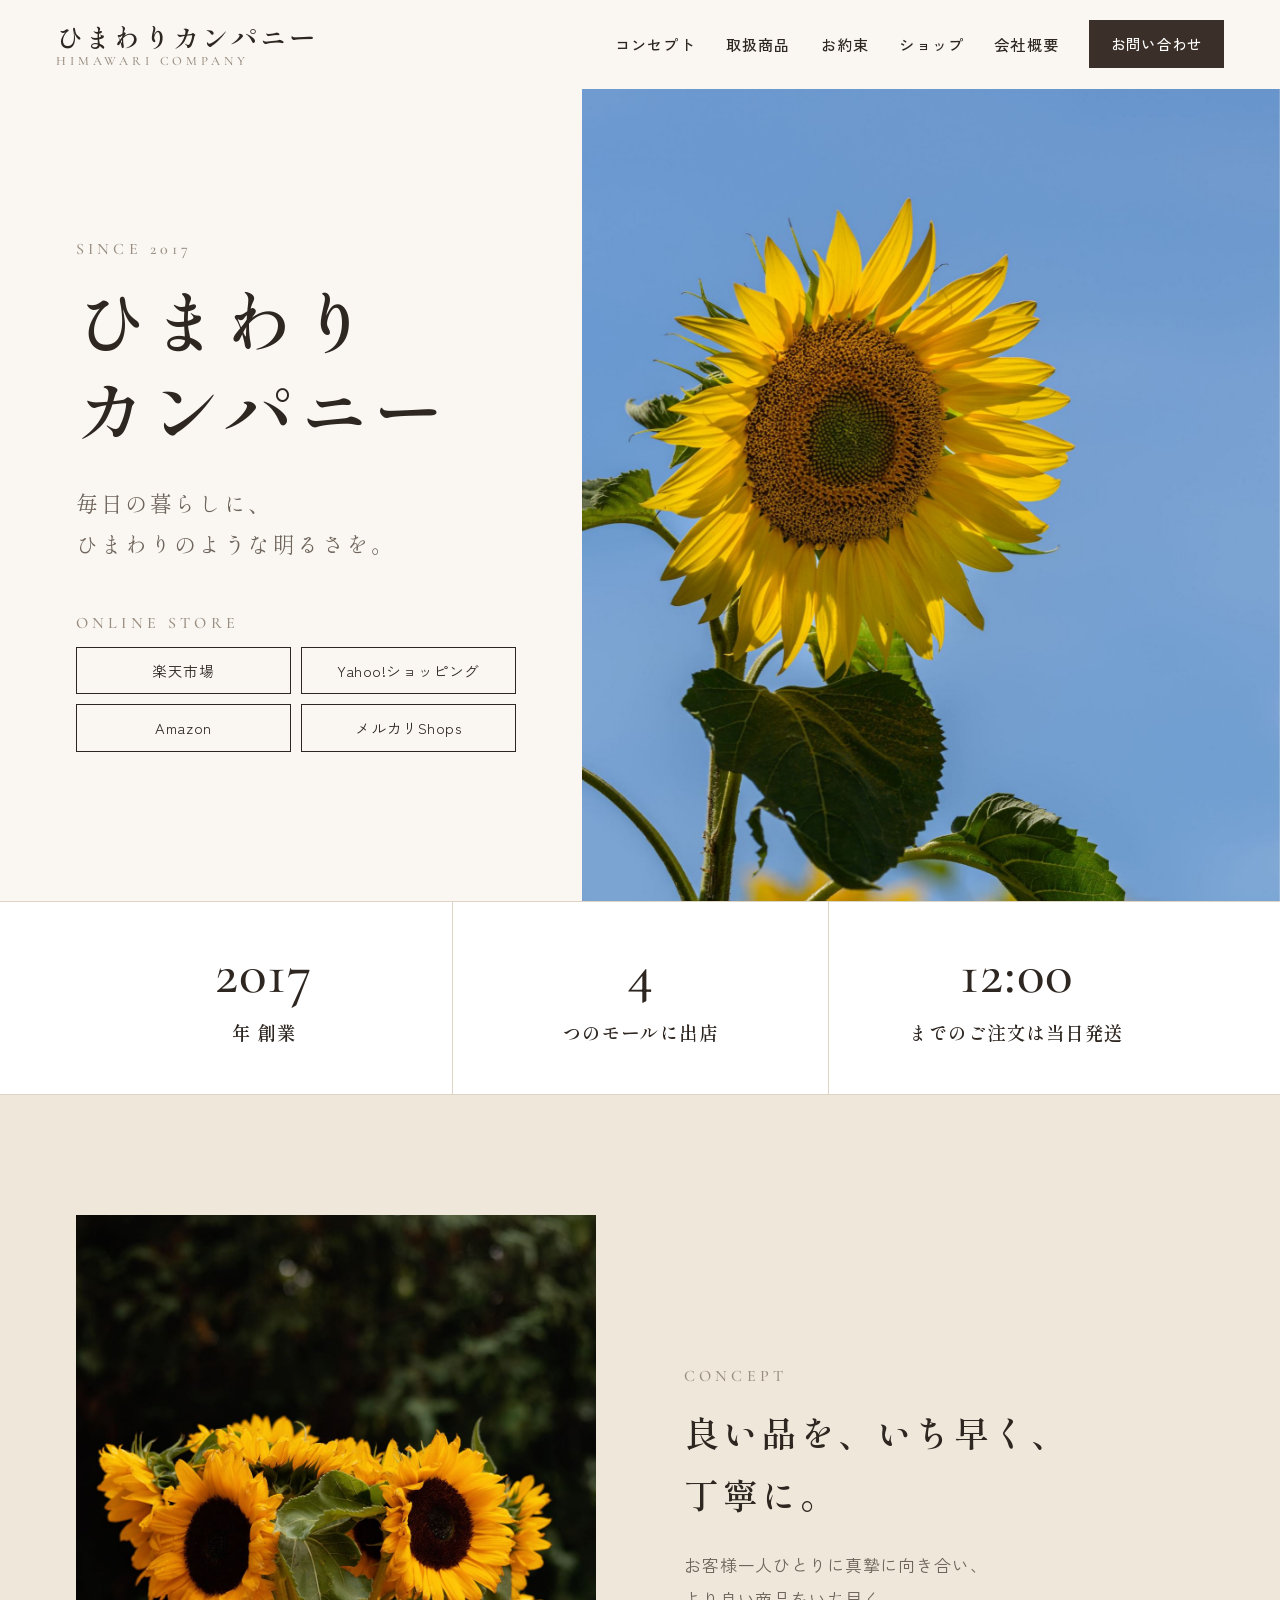
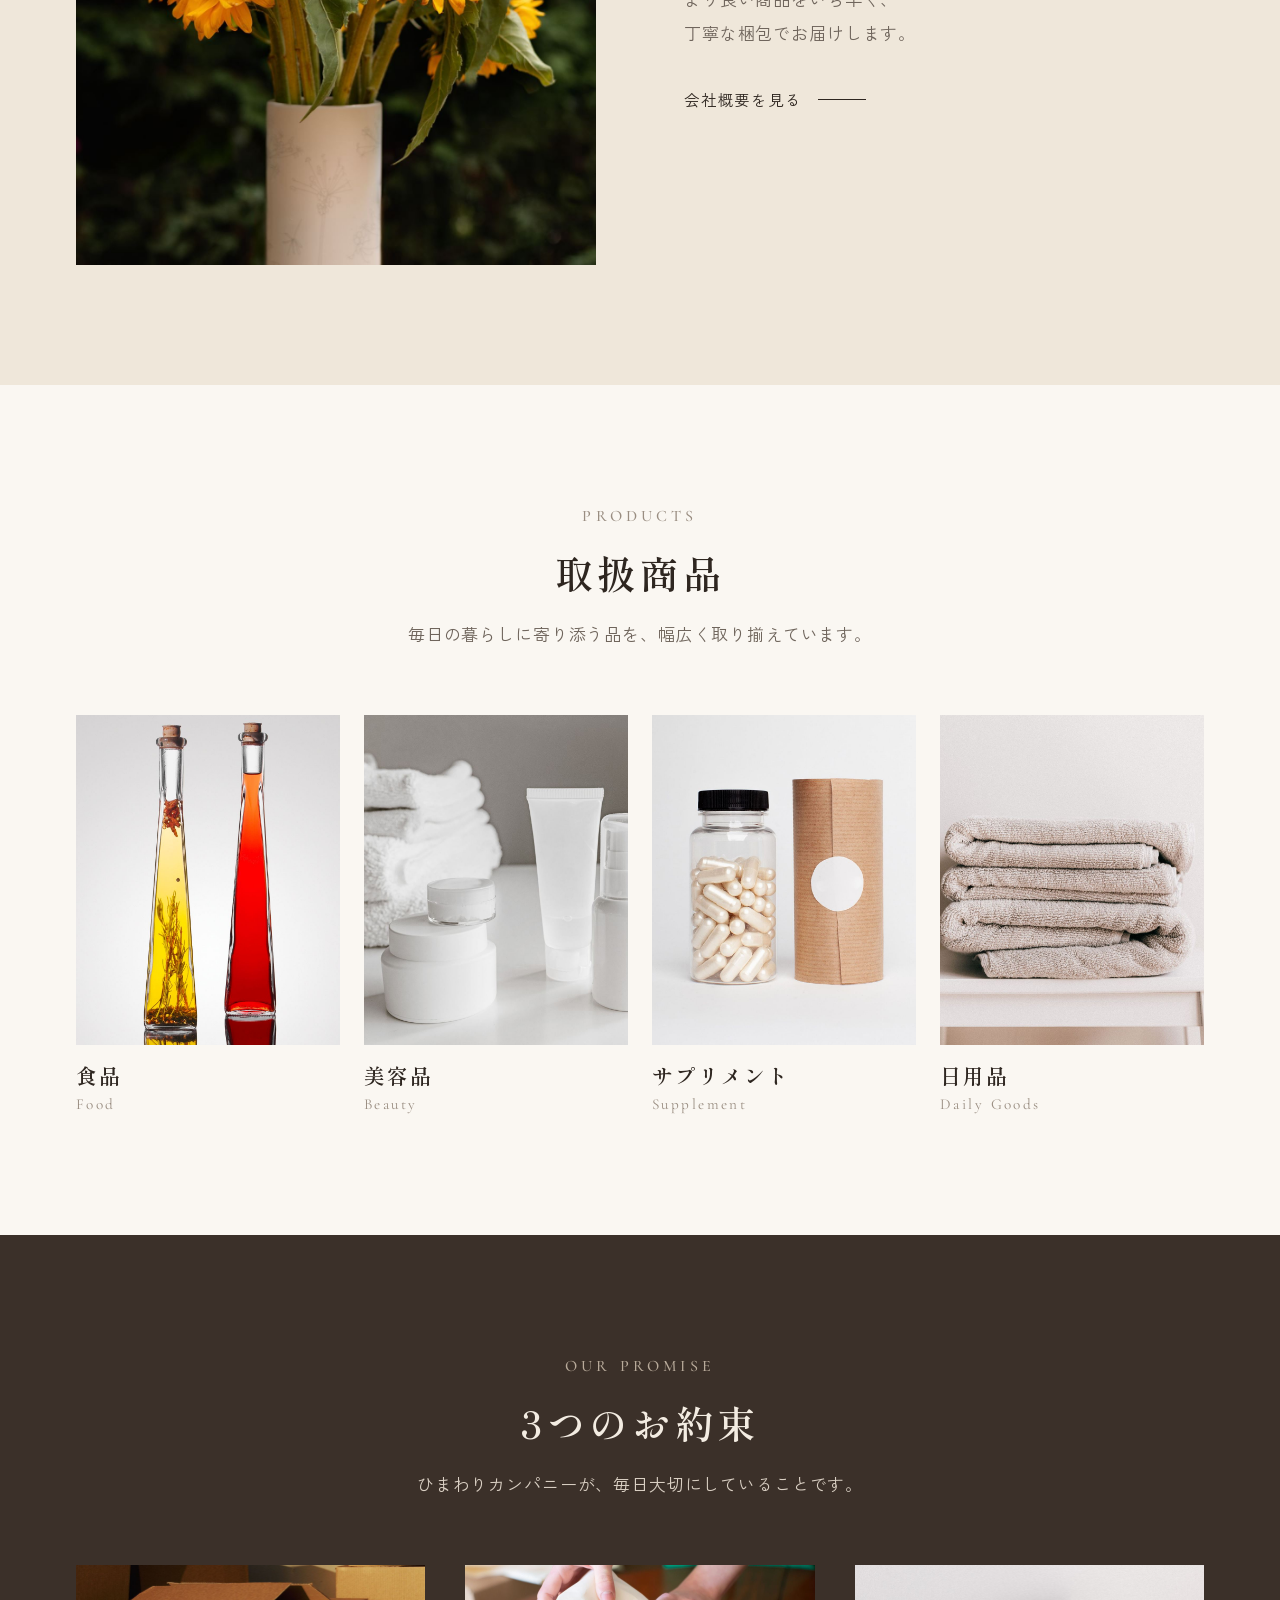
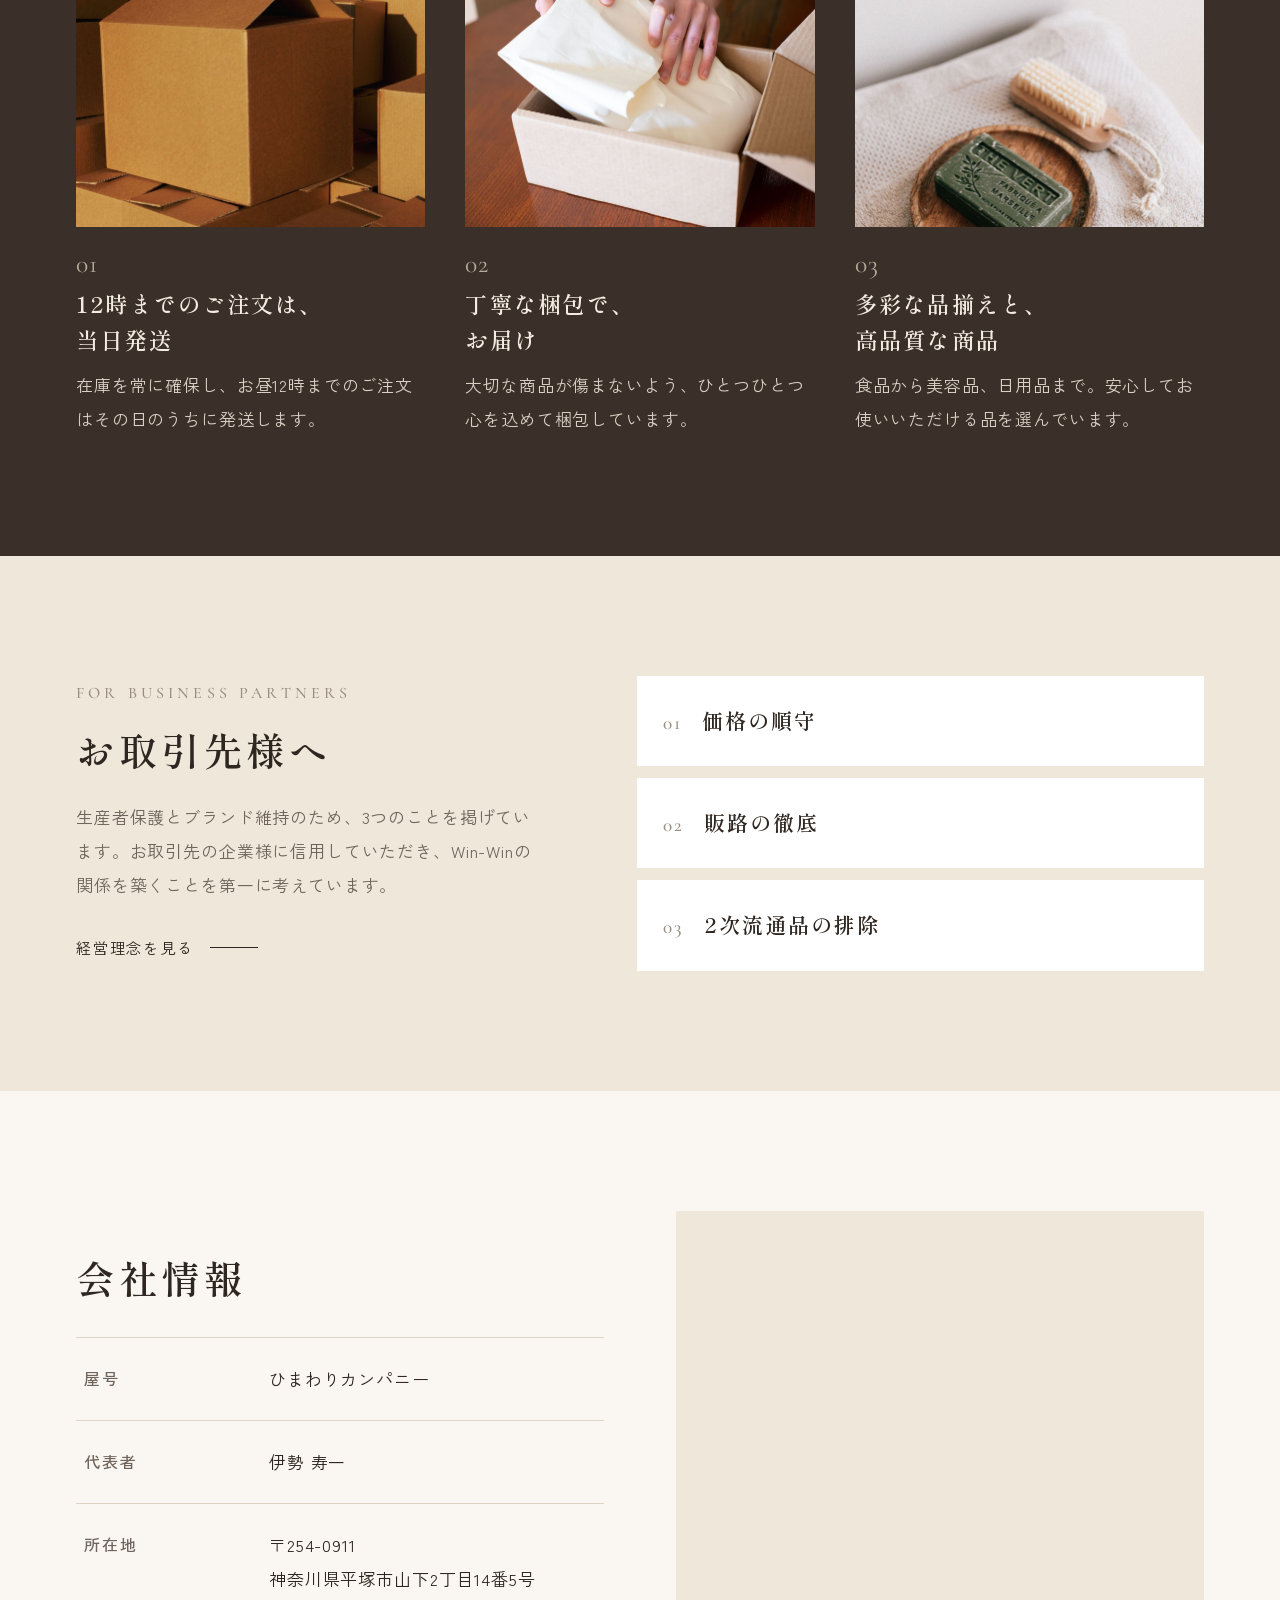
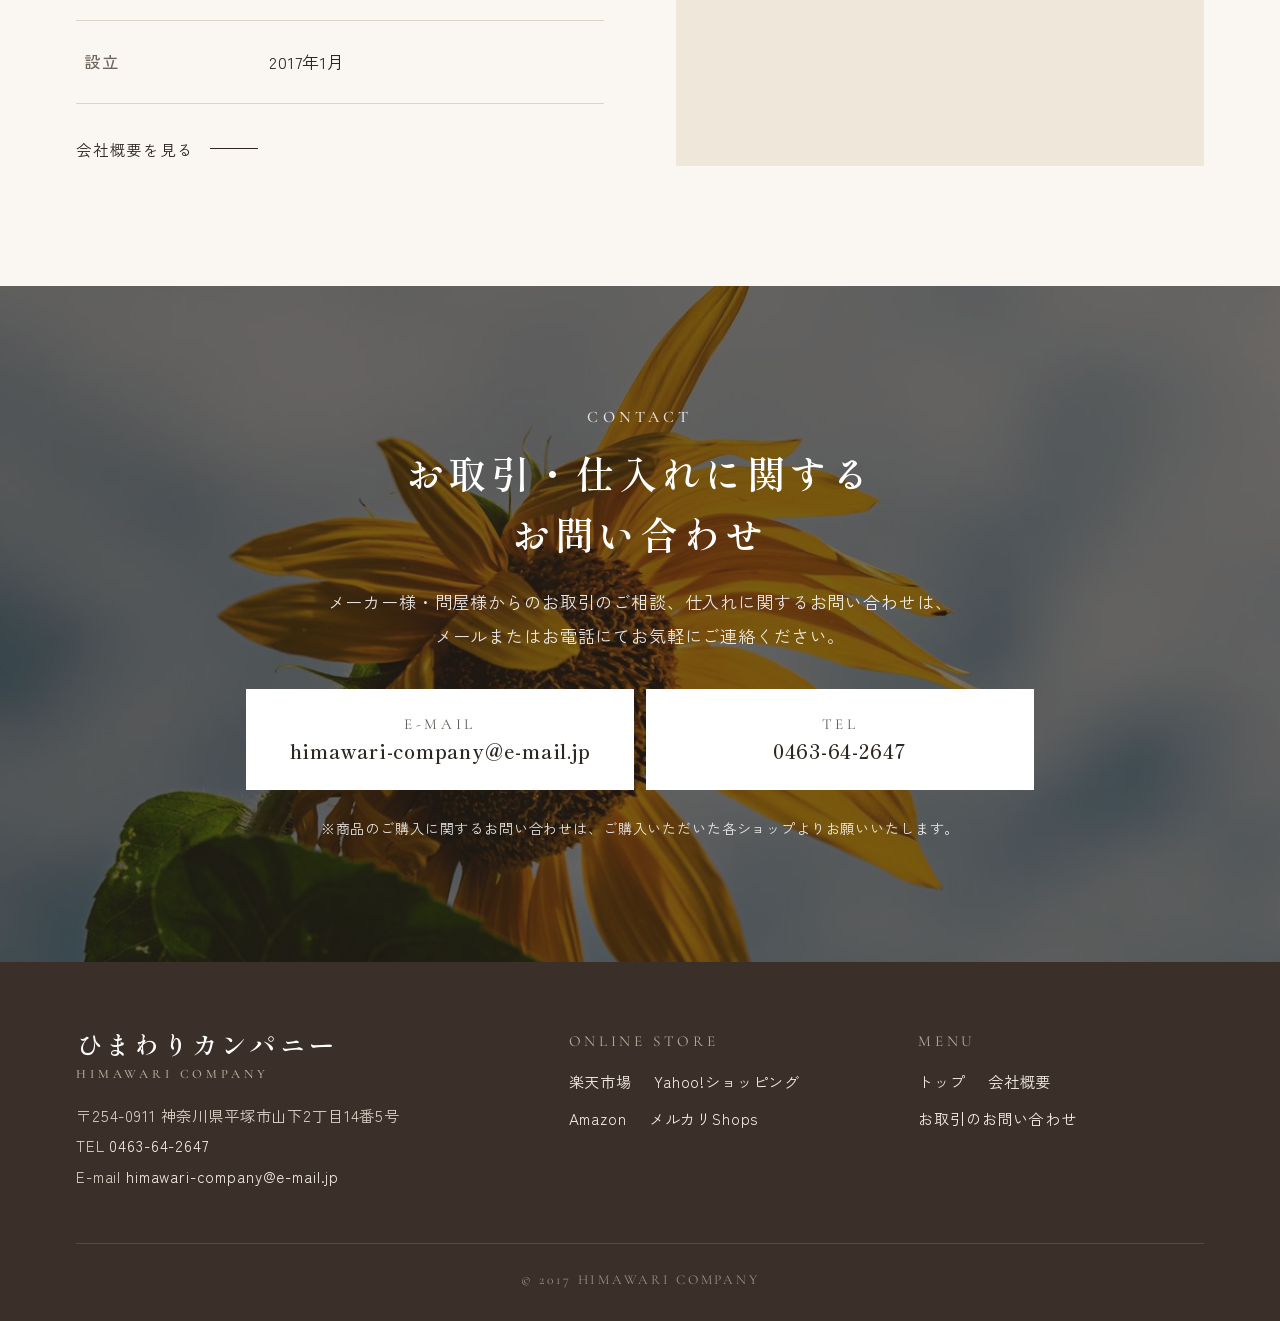
==== commit 0134ba5b: "FAX の表記を削除（TEL のみに） Co-Authored-By: Claude Opus 5.5 <noreply@anthropic.com> Claude-Session: https://" ====
--- a/index.html
+++ b/index.html
@@ -220,7 +220,7 @@
             <span class="contact-btn-value">himawari-company@e-mail.jp</span>
           </a>
           <a class="contact-btn" href="tel:0463642647">
-            <span class="contact-btn-label">TEL / FAX</span>
+            <span class="contact-btn-label">TEL</span>
             <span class="contact-btn-value">0463-64-2647</span>
           </a>
         </div>
@@ -239,7 +239,7 @@
           </p>
           <address class="footer-info">
             〒254-0911 神奈川県平塚市山下2丁目14番5号<br>
-            TEL/FAX <a href="tel:0463642647">0463-64-2647</a><br>
+            TEL <a href="tel:0463642647">0463-64-2647</a><br>
             E-mail <a href="mailto:himawari-company@e-mail.jp">himawari-company@e-mail.jp</a>
           </address>
         </div>
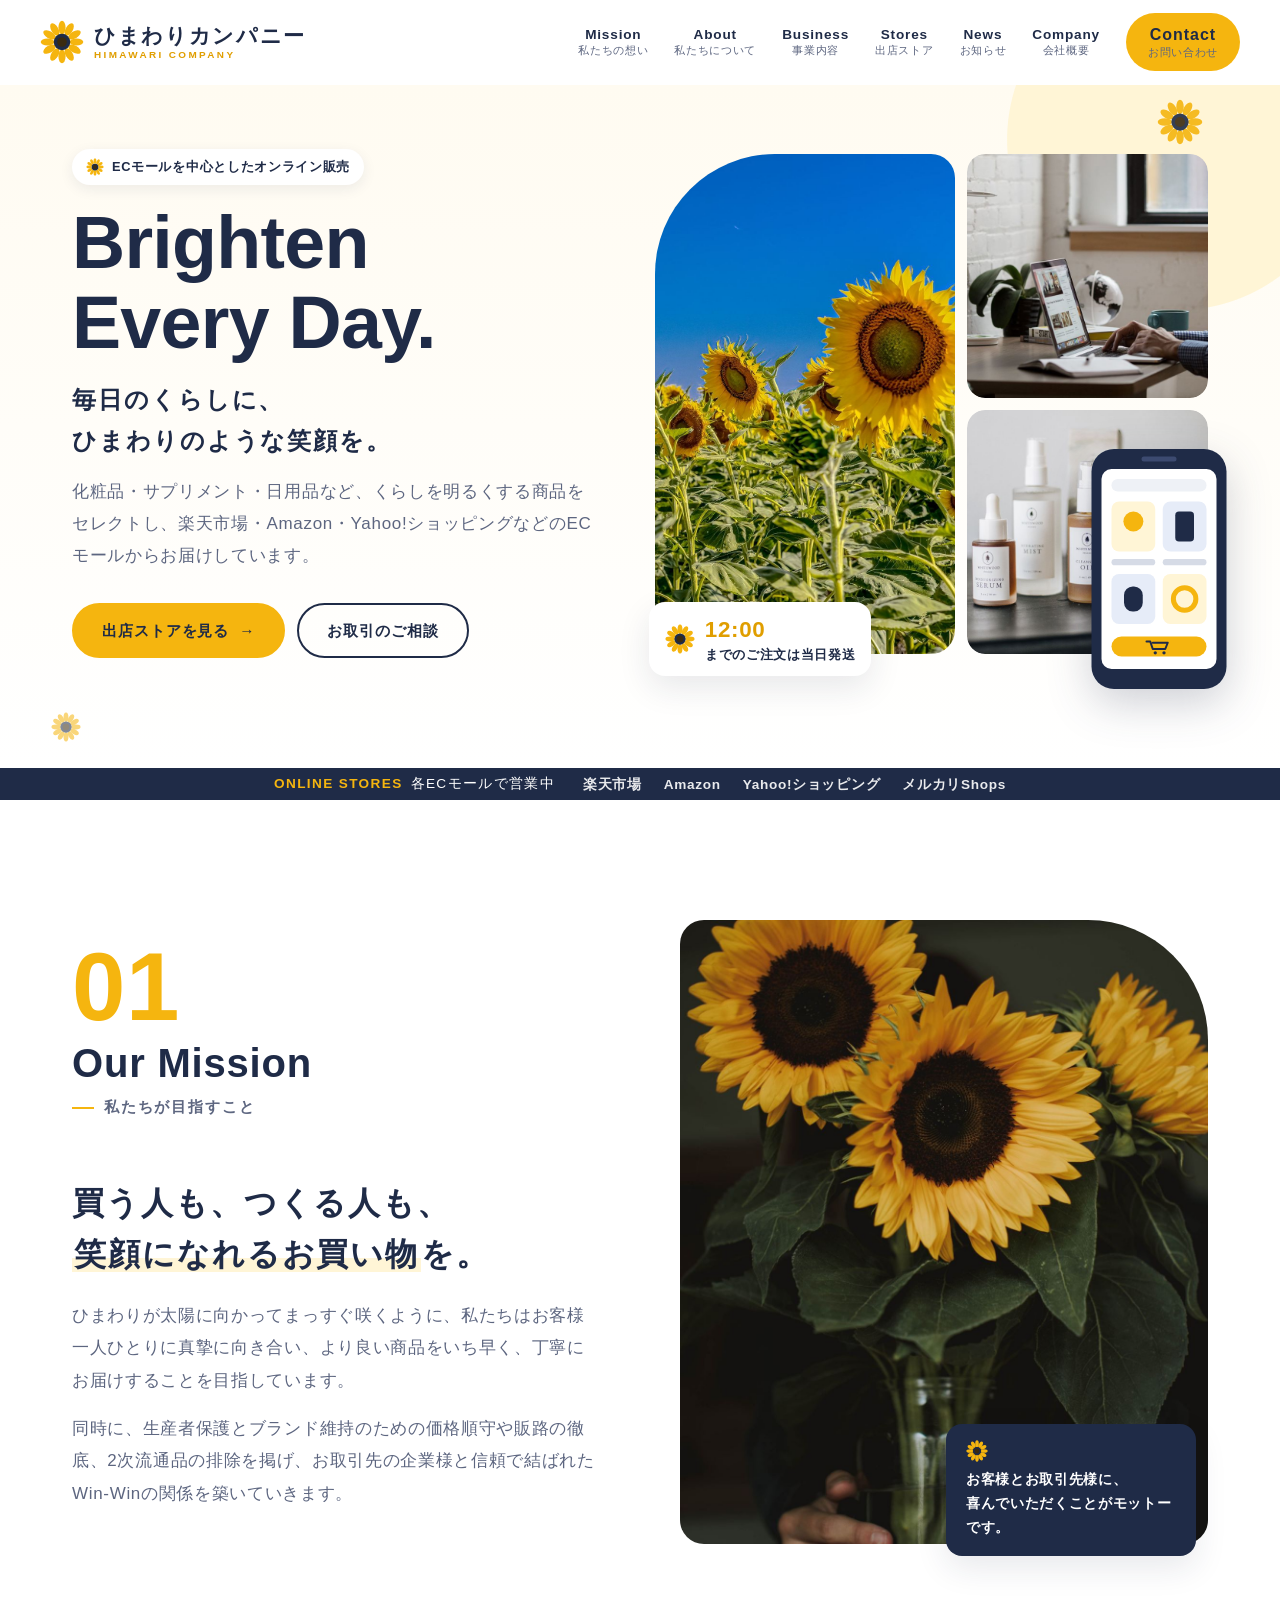
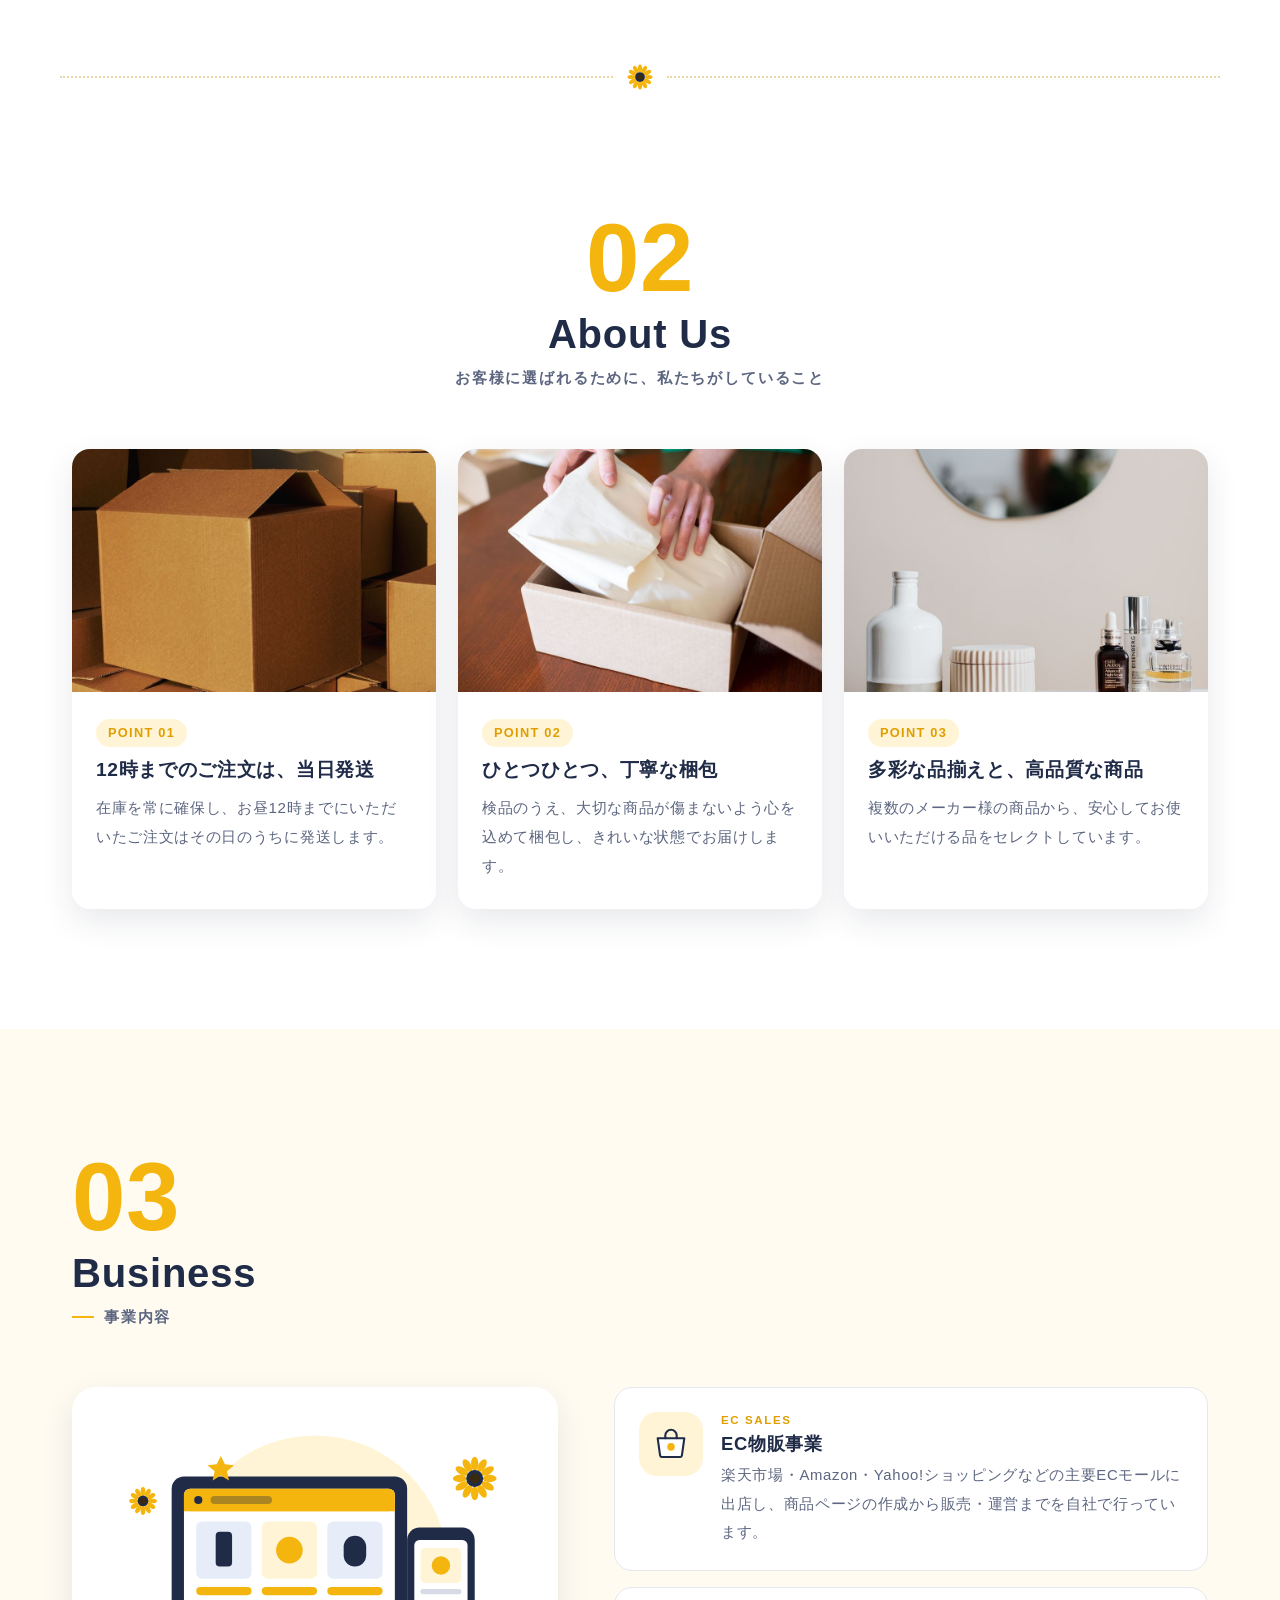
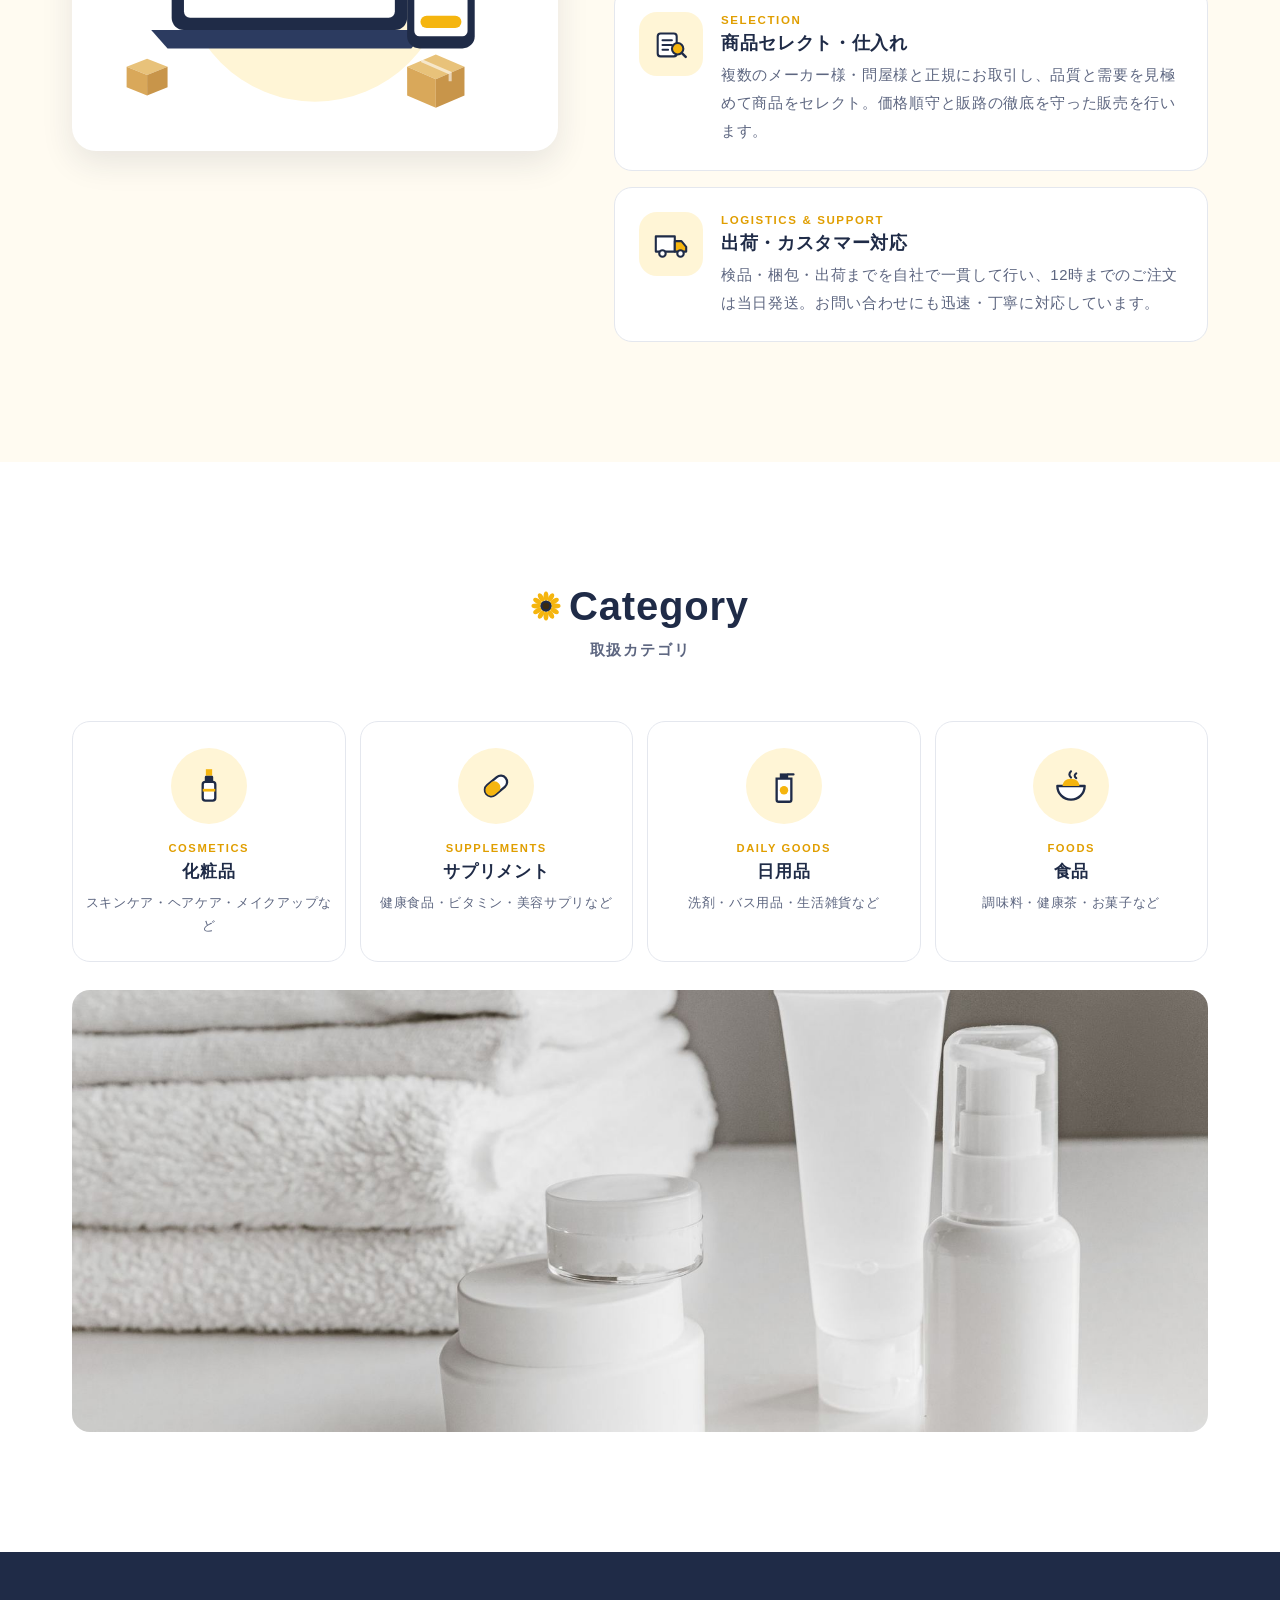
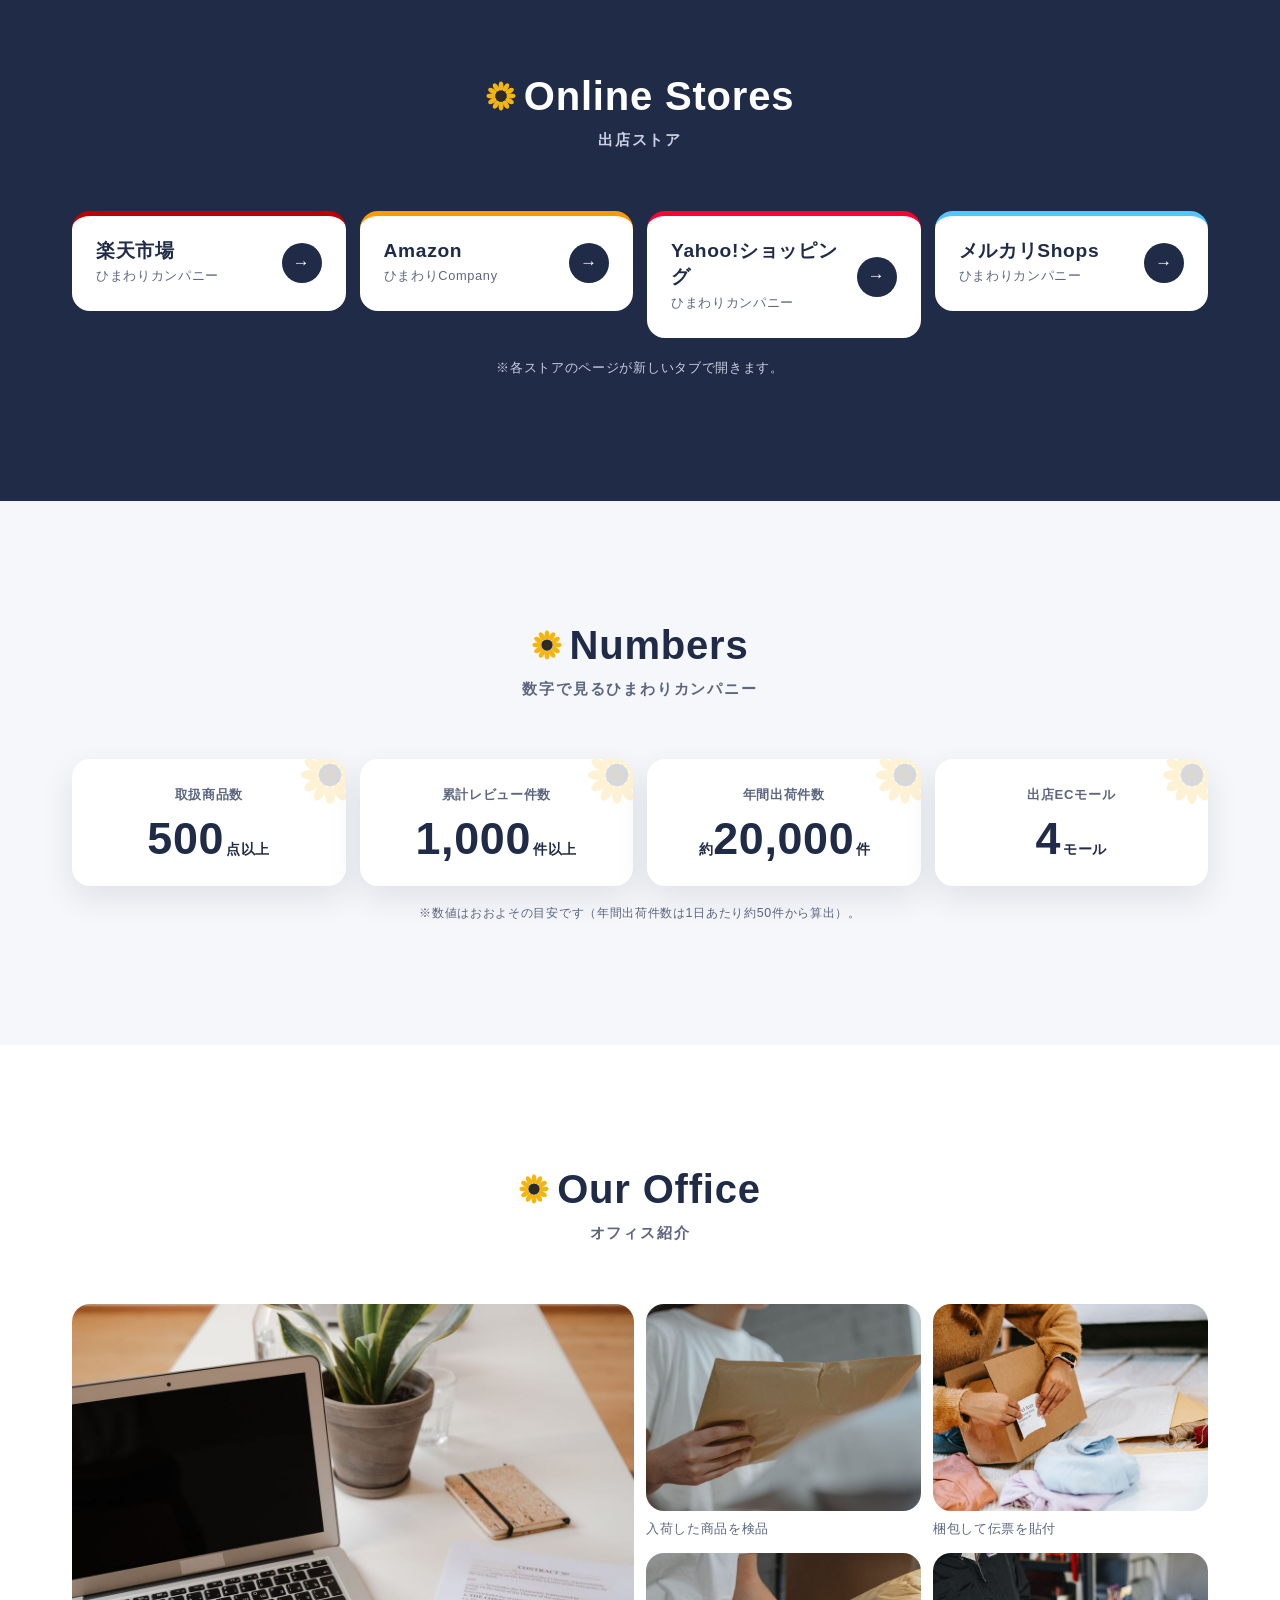
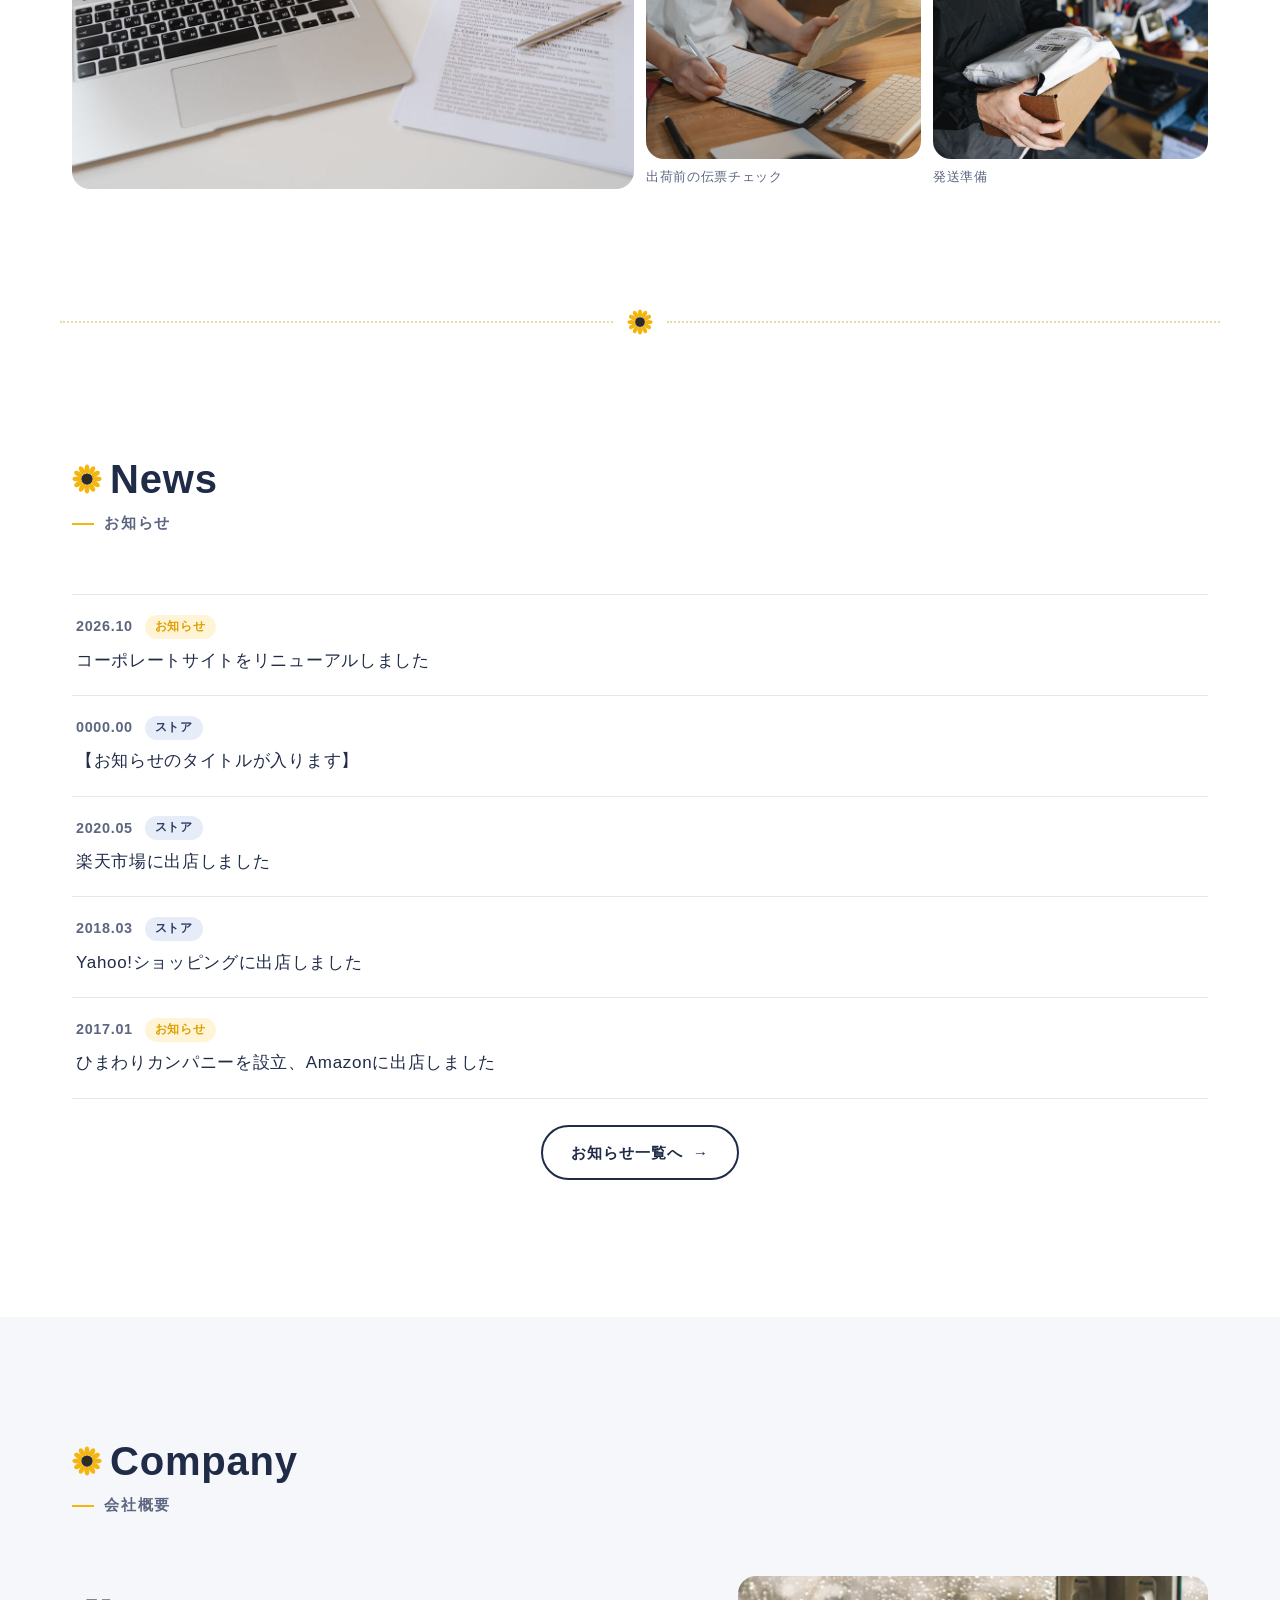
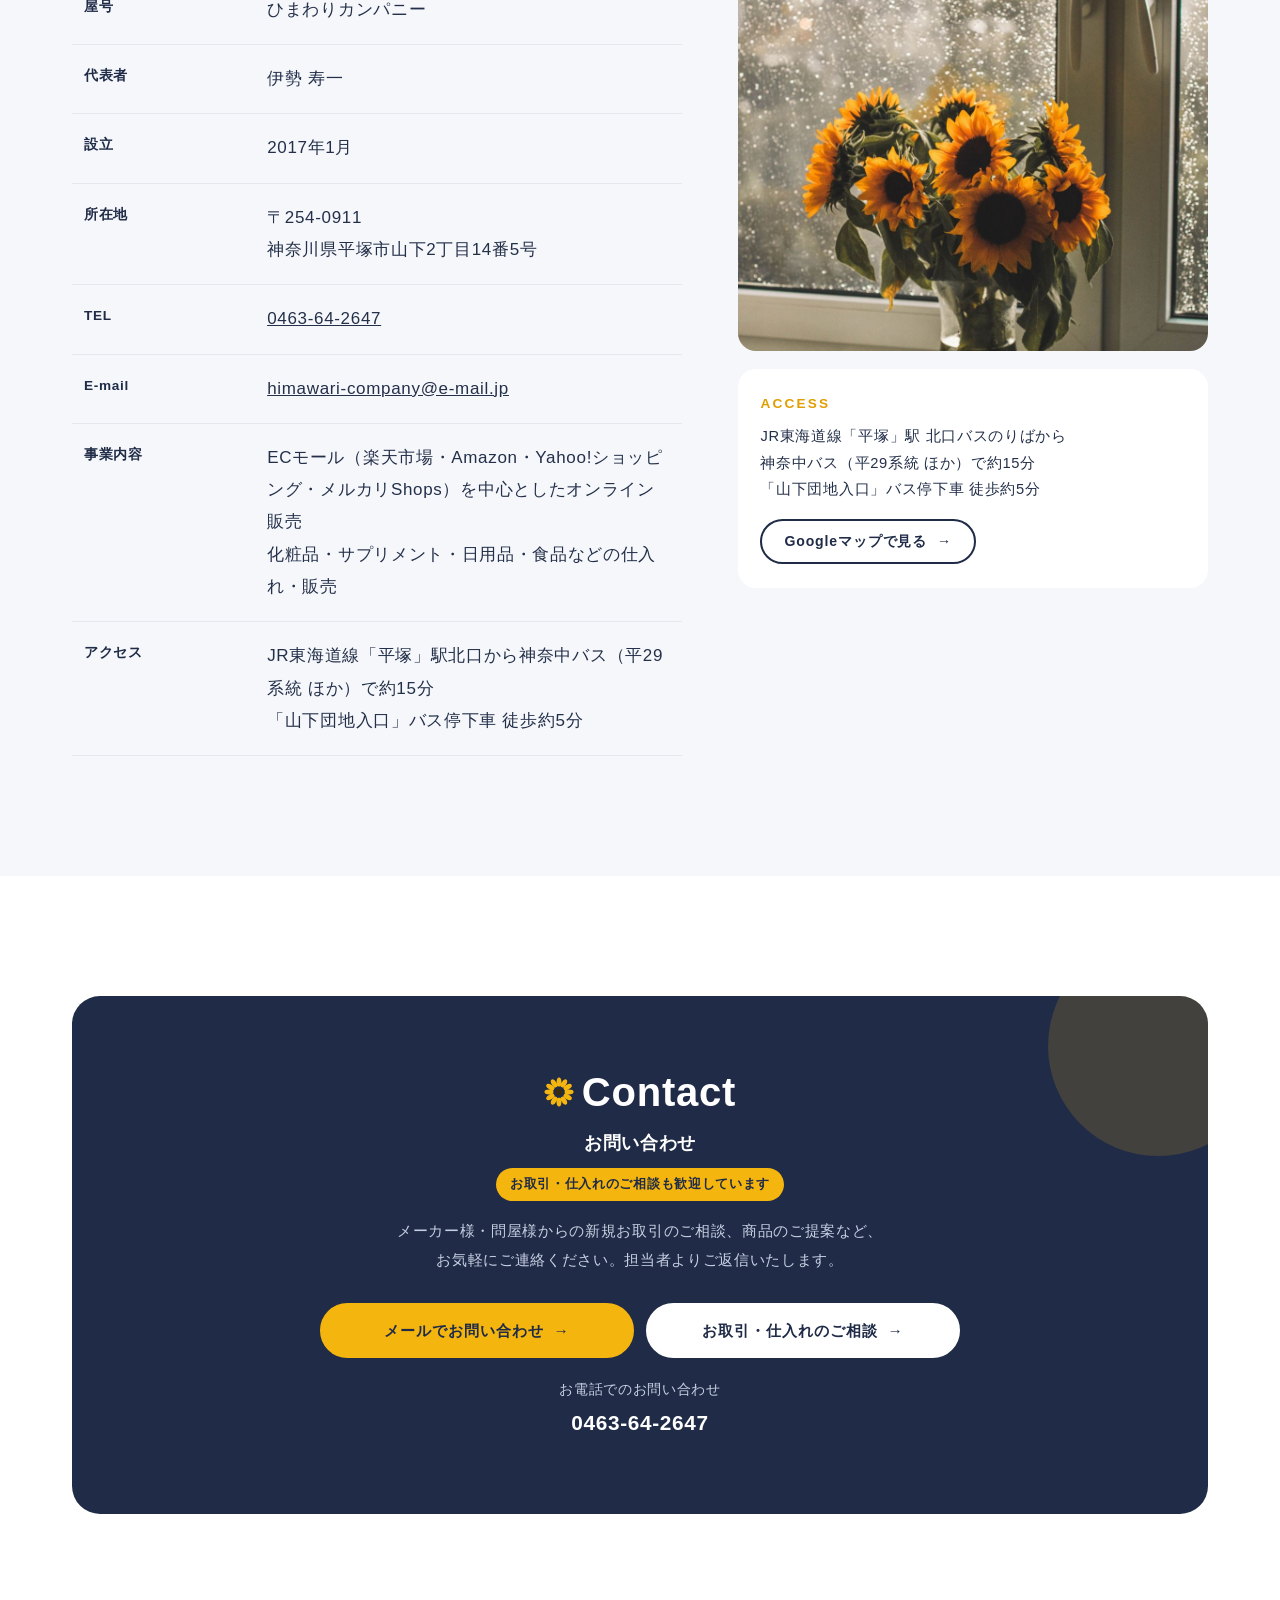
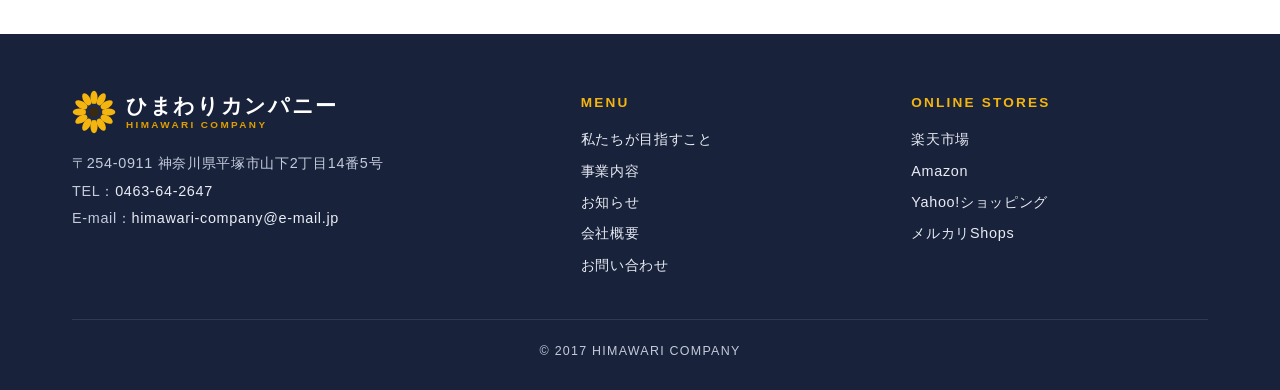
==== commit 3af291a3: "新しいデザインをトップページに移し、以前のデザインを old/ に保管 - renewal/index.html を index.html に、renewal/images を images に移動 " ====
--- a/index.html
+++ b/index.html
@@ -1,269 +1,1012 @@
 <!DOCTYPE html>
 <html lang="ja">
 <head>
-  <meta charset="UTF-8">
-  <meta name="viewport" content="width=device-width, initial-scale=1">
-  <title>ひまわりカンパニー｜食品・美容品・サプリメント・日用品のネットショップ</title>
-  <meta name="description" content="ひまわりカンパニーは、楽天市場・Yahoo!ショッピング・Amazon・メルカリShopsに出店しているネットショップです。食品・美容品・サプリメント・日用品を、12時までのご注文で当日発送、丁寧な梱包でお届けします。">
-  <meta name="theme-color" content="#faf8f4">
-  <meta property="og:type" content="website">
-  <meta property="og:title" content="ひまわりカンパニー">
-  <meta property="og:description" content="食品・美容品・サプリメント・日用品のネットショップ。12時までのご注文は当日発送。">
-  <meta property="og:image" content="images/hero.jpg">
-  <link rel="icon" href="images/favicon.svg" type="image/svg+xml">
-  <link rel="preconnect" href="https://fonts.googleapis.com">
-  <link rel="preconnect" href="https://fonts.gstatic.com" crossorigin>
-  <link rel="stylesheet" href="https://fonts.googleapis.com/css2?family=Cormorant+Garamond:wght@400;500&family=Shippori+Mincho:wght@500&family=Zen+Kaku+Gothic+New:wght@400;500&display=swap">
-  <link rel="stylesheet" href="css/style.css">
-  <script>document.documentElement.classList.add('js');</script>
-  <script src="js/main.js" defer></script>
+<meta charset="UTF-8">
+<meta name="viewport" content="width=device-width, initial-scale=1">
+<title>ひまわりカンパニー｜ECモールを中心としたオンライン販売</title>
+<meta name="description" content="ひまわりカンパニーは、楽天市場・Amazon・Yahoo!ショッピングなどのECモールを中心に、化粧品・サプリメント・日用品などをセレクトして販売するオンライン販売の会社です。">
+<meta name="theme-color" content="#1f2b47">
+<link rel="preconnect" href="https://fonts.googleapis.com">
+<link rel="preconnect" href="https://fonts.gstatic.com" crossorigin>
+<link rel="stylesheet" href="https://fonts.googleapis.com/css2?family=Montserrat:wght@500;600;700;800&family=Noto+Sans+JP:wght@400;500;700&display=swap">
+<style>
+/* =========================================================
+   ひまわりカンパニー コーポレートサイト（トップページ）
+   テーマカラー：ひまわりイエロー＋ネイビー＋白
+   写真は今は「仮の枠（.ph）」です。差し替え方はファイル末尾のコメント参照
+   ========================================================= */
+:root {
+  --yellow: #f5b50f;
+  --yellow-deep: #e09e00;
+  --yellow-soft: #fff5d6;
+  --cream: #fffbf1;
+  --navy: #1f2b47;
+  --navy-2: #2c3b60;
+  --text: #24304a;
+  --gray: #5d6680;
+  --line: #e4e7ee;
+  --soft: #f5f7fa;
+  --white: #ffffff;
+  --radius: 18px;
+  --shadow: 0 12px 32px rgba(31, 43, 71, 0.10);
+  --en: "Montserrat", "Helvetica Neue", Arial, sans-serif;
+  --ja: "Noto Sans JP", "Hiragino Kaku Gothic ProN", "Hiragino Sans", "Yu Gothic", Meiryo, sans-serif;
+  --ease: cubic-bezier(0.22, 0.61, 0.36, 1);
+}
+
+*, *::before, *::after { box-sizing: border-box; }
+
+html { -webkit-text-size-adjust: 100%; scroll-behavior: smooth; scroll-padding-top: 80px; }
+
+body {
+  margin: 0;
+  background: var(--white);
+  color: var(--text);
+  font-family: var(--ja);
+  font-size: 16px;
+  line-height: 1.9;
+  letter-spacing: 0.04em;
+  overflow-x: hidden;
+  -webkit-font-smoothing: antialiased;
+}
+
+img, svg { display: block; max-width: 100%; }
+a { color: inherit; }
+
+.container { width: 100%; max-width: 1200px; margin: 0 auto; padding: 0 20px; }
+
+.sr-only {
+  position: absolute; width: 1px; height: 1px; padding: 0; margin: -1px;
+  overflow: hidden; clip: rect(0, 0, 0, 0); white-space: nowrap; border: 0;
+}
+
+/* ---------- ひまわりのマーク（アイコン共通） ---------- */
+.sun { width: 1em; height: 1em; flex-shrink: 0; }
+
+/* ---------- 写真の仮の枠 ---------- */
+.ph {
+  position: relative;
+  display: flex;
+  flex-direction: column;
+  align-items: center;
+  justify-content: center;
+  gap: 6px;
+  overflow: hidden;
+  padding: 16px;
+  border-radius: var(--radius);
+  background:
+    repeating-linear-gradient(135deg, rgba(255,255,255,0.55) 0 14px, rgba(255,255,255,0) 14px 28px),
+    #e3e8f1;
+  color: #4f5a75;
+  font-size: 0.82rem;
+  font-weight: 500;
+  line-height: 1.6;
+  text-align: center;
+}
+.ph svg { width: 34px; height: 34px; opacity: 0.6; }
+.ph small { display: block; font-size: 0.72rem; font-weight: 400; opacity: 0.8; }
+.ph--sun { background: repeating-linear-gradient(135deg, rgba(255,255,255,0.45) 0 14px, rgba(255,255,255,0) 14px 28px), #ffe39a; color: #6b4f00; }
+.ph--navy { background: repeating-linear-gradient(135deg, rgba(255,255,255,0.06) 0 14px, rgba(255,255,255,0) 14px 28px), #34436a; color: #d9def0; }
+/* 写真 */
+.photo { display: block; width: 100%; height: 100%; object-fit: cover; border-radius: var(--radius); }
+.collage > div:not(.collage-badge) { overflow: hidden; border-radius: var(--radius); }
+.collage .c-sun .photo { border-radius: 120px 24px 24px 24px; }
+.mv-photo { min-height: 320px; height: 100%; }
+.mv-photo .photo { border-radius: 24px 120px 24px 24px; min-height: 320px; }
+.card-photo { aspect-ratio: 3 / 2; }
+.card-photo .photo { border-radius: 0; }
+.wide-photo { width: 100%; aspect-ratio: 3 / 2; }
+@media (min-width: 768px) { .wide-photo { aspect-ratio: 18 / 7; } }
+.side-photo { aspect-ratio: 5 / 4; }
+.gallery figure > .photo { aspect-ratio: 4 / 3; height: auto; }
+.gallery .g1 > .photo { flex: 1; min-height: 220px; aspect-ratio: auto; }
+
+/* ---------- ボタン ---------- */
+.btn {
+  display: inline-flex;
+  align-items: center;
+  justify-content: center;
+  gap: 10px;
+  padding: 15px 28px;
+  border: 2px solid var(--navy);
+  border-radius: 999px;
+  background: var(--navy);
+  color: var(--white);
+  font-size: 0.95rem;
+  font-weight: 700;
+  letter-spacing: 0.06em;
+  line-height: 1.4;
+  text-decoration: none;
+  transition: transform 0.25s var(--ease), background 0.25s, color 0.25s, box-shadow 0.25s;
+}
+.btn:hover { transform: translateY(-2px); box-shadow: 0 10px 22px rgba(31, 43, 71, 0.2); }
+.btn--yellow { border-color: var(--yellow); background: var(--yellow); color: var(--navy); }
+.btn--ghost { background: transparent; color: var(--navy); }
+.btn--ghost:hover { background: var(--navy); color: var(--white); }
+.btn--white { border-color: var(--white); background: var(--white); color: var(--navy); }
+.btn .arrow { font-family: var(--en); font-weight: 700; }
+
+/* ---------- ヘッダー ---------- */
+.header {
+  position: sticky;
+  top: 0;
+  z-index: 100;
+  background: rgba(255, 255, 255, 0.96);
+  border-bottom: 1px solid transparent;
+  transition: border-color 0.3s, box-shadow 0.3s;
+}
+.header.is-scrolled { border-bottom-color: var(--line); box-shadow: 0 4px 18px rgba(31, 43, 71, 0.05); }
+.header-inner { display: flex; align-items: center; justify-content: space-between; gap: 16px; height: 68px; max-width: none; }
+
+.logo { position: relative; z-index: 120; display: flex; align-items: center; gap: 10px; text-decoration: none; }
+.logo .sun { font-size: 38px; }
+.logo-text { display: flex; flex-direction: column; line-height: 1.2; }
+.logo-ja { font-size: 1.12rem; font-weight: 700; letter-spacing: 0.08em; color: var(--navy); }
+.logo-en { font-family: var(--en); font-size: 0.62rem; font-weight: 600; letter-spacing: 0.24em; color: var(--yellow-deep); }
+
+.menu-btn {
+  position: relative; z-index: 120;
+  display: flex; flex-direction: column; align-items: center; gap: 4px;
+  width: 52px; height: 52px; padding: 0;
+  border: 0; border-radius: 50%;
+  background: var(--navy); color: var(--white);
+  cursor: pointer;
+}
+.menu-btn-lines, .menu-btn-lines::before, .menu-btn-lines::after {
+  display: block; width: 20px; height: 2px; border-radius: 2px; background: currentColor;
+  transition: transform 0.3s var(--ease), background 0.3s;
+}
+.menu-btn-lines { position: relative; margin-top: 17px; }
+.menu-btn-lines::before, .menu-btn-lines::after { content: ""; position: absolute; left: 0; }
+.menu-btn-lines::before { top: -6px; }
+.menu-btn-lines::after { top: 6px; }
+.menu-btn-text { font-family: var(--en); font-size: 0.5rem; font-weight: 700; letter-spacing: 0.1em; margin-top: 6px; }
+.menu-btn[aria-expanded="true"] .menu-btn-lines { background: transparent; }
+.menu-btn[aria-expanded="true"] .menu-btn-lines::before { transform: translateY(6px) rotate(45deg); }
+.menu-btn[aria-expanded="true"] .menu-btn-lines::after { transform: translateY(-6px) rotate(-45deg); }
+
+.nav {
+  position: fixed; inset: 0; z-index: 110;
+  display: flex; align-items: center; justify-content: center;
+  padding: 80px 24px 40px;
+  background: var(--cream);
+  opacity: 0; visibility: hidden;
+  transition: opacity 0.35s var(--ease), visibility 0.35s;
+}
+.nav.is-open { opacity: 1; visibility: visible; }
+.nav ul { display: flex; flex-direction: column; align-items: center; gap: 16px; margin: 0; padding: 0; list-style: none; }
+.nav a { display: flex; flex-direction: column; align-items: center; text-decoration: none; line-height: 1.3; }
+.nav a .en { font-family: var(--en); font-size: 1.35rem; font-weight: 700; color: var(--navy); letter-spacing: 0.06em; }
+.nav a .ja { font-size: 0.78rem; color: var(--gray); }
+.nav .nav-cta a { margin-top: 10px; padding: 14px 34px; border-radius: 999px; background: var(--yellow); }
+.nav .nav-cta .en { font-size: 1rem; }
+body.menu-open { overflow: hidden; }
+
+/* ---------- ヒーロー ---------- */
+.hero {
+  position: relative;
+  overflow: hidden;
+  padding: 36px 0 72px;
+  background:
+    radial-gradient(circle at 92% 8%, var(--yellow-soft) 0 170px, transparent 171px),
+    linear-gradient(180deg, var(--cream) 0%, var(--white) 100%);
+}
+.hero-inner { display: grid; gap: 44px; align-items: center; }
+.hero-eyebrow {
+  display: inline-flex; align-items: center; gap: 8px;
+  margin: 0 0 18px; padding: 6px 14px;
+  border-radius: 999px; background: var(--white); box-shadow: 0 4px 14px rgba(31,43,71,0.08);
+  color: var(--navy); font-size: 0.8rem; font-weight: 700;
+}
+.hero-eyebrow .sun { font-size: 18px; }
+.hero-catch {
+  margin: 0 0 18px;
+  color: var(--navy);
+  font-family: var(--en);
+  font-size: 2.9rem;
+  font-weight: 800;
+  line-height: 1.08;
+  letter-spacing: -0.01em;
+}
+.hero-catch .accent { position: relative; display: inline-block; color: var(--navy); }
+.hero-catch .accent::after {
+  content: ""; position: absolute; left: -2px; right: -2px; bottom: 0.08em; z-index: -1;
+  height: 0.32em; border-radius: 4px; background: var(--yellow);
+}
+.hero-sub { margin: 0 0 14px; color: var(--navy); font-size: 1.3rem; font-weight: 700; line-height: 1.7; letter-spacing: 0.08em; }
+.hero-text { margin: 0 0 30px; color: var(--gray); }
+.hero-actions { display: flex; flex-wrap: wrap; gap: 12px; }
+
+/* ヒーローの写真コラージュ */
+.collage { position: relative; display: grid; grid-template-columns: 1.25fr 1fr; grid-template-rows: auto auto; gap: 12px; }
+.collage .c-sun { grid-row: 1 / span 2; min-height: 330px; border-radius: 120px 24px 24px 24px; }
+.collage .c-office { min-height: 160px; }
+.collage .c-items { min-height: 160px; }
+.collage-badge {
+  position: absolute; left: -6px; bottom: -22px;
+  display: flex; align-items: center; gap: 10px;
+  padding: 12px 16px; border-radius: 16px;
+  background: var(--white); box-shadow: var(--shadow);
+  color: var(--navy); font-size: 0.8rem; font-weight: 700; line-height: 1.4;
+}
+.collage-badge strong { display: block; font-family: var(--en); font-size: 1.4rem; color: var(--yellow-deep); }
+.collage-phone { position: absolute; right: -10px; bottom: -40px; width: 120px; filter: drop-shadow(0 14px 22px rgba(31,43,71,0.22)); }
+.hero-deco { position: absolute; color: var(--yellow); opacity: 0.9; pointer-events: none; }
+.hero-deco.d1 { top: 14px; right: 6%; font-size: 46px; }
+.hero-deco.d2 { bottom: 26px; left: 4%; font-size: 30px; opacity: 0.55; }
+
+/* ---------- ストア帯（ヒーロー直下） ---------- */
+.store-strip { background: var(--navy); color: var(--white); }
+.store-strip-inner { display: flex; flex-direction: column; align-items: center; gap: 12px; padding: 18px 20px; }
+.store-strip p { margin: 0; font-size: 0.85rem; font-weight: 500; letter-spacing: 0.1em; }
+.store-strip p span { color: var(--yellow); font-family: var(--en); font-weight: 700; margin-right: 8px; }
+.store-strip ul { display: flex; flex-wrap: wrap; justify-content: center; gap: 8px 22px; margin: 0; padding: 0; list-style: none; }
+.store-strip a { font-size: 0.85rem; font-weight: 700; text-decoration: none; opacity: 0.9; }
+.store-strip a:hover { color: var(--yellow); opacity: 1; }
+
+/* ---------- セクション共通 ---------- */
+.section { position: relative; padding: 88px 0; }
+.section--soft { background: var(--soft); }
+.section--cream { background: var(--cream); }
+.section--navy { background: var(--navy); color: var(--white); }
+
+.sec-head { margin: 0 0 40px; }
+.sec-head.center { text-align: center; }
+.sec-num {
+  display: flex; align-items: center; gap: 12px;
+  margin: 0 0 4px;
+  color: var(--yellow);
+  font-family: var(--en); font-size: 4.2rem; font-weight: 800; line-height: 1;
+  -webkit-text-stroke: 0;
+}
+.sec-head.center .sec-num { justify-content: center; }
+.sec-num .sun { font-size: 0.5em; }
+.sec-en {
+  display: flex; align-items: center; gap: 8px;
+  margin: 0 0 6px;
+  color: var(--navy); font-family: var(--en); font-size: 1.9rem; font-weight: 800; letter-spacing: 0.02em; line-height: 1.2;
+}
+.sec-head.center .sec-en { justify-content: center; }
+.sec-en .sun { font-size: 0.75em; }
+.section--navy .sec-en { color: var(--white); }
+.sec-ja { margin: 0; color: var(--gray); font-size: 0.95rem; font-weight: 700; letter-spacing: 0.12em; }
+.section--navy .sec-ja { color: #c9d0e3; }
+.sec-ja::before { content: ""; display: inline-block; width: 22px; height: 2px; margin-right: 10px; vertical-align: middle; background: var(--yellow); }
+.sec-head.center .sec-ja::before { display: none; }
+
+.lead-title { margin: 0 0 20px; color: var(--navy); font-size: 1.55rem; font-weight: 700; line-height: 1.6; letter-spacing: 0.06em; }
+.lead-title mark { padding: 0 2px; background: linear-gradient(transparent 62%, var(--yellow-soft) 62%); color: inherit; }
+.body-text { margin: 0 0 16px; color: var(--gray); }
+
+/* ひまわりの区切り線 */
+.divider { display: flex; align-items: center; gap: 14px; max-width: 1200px; margin: 0 auto; padding: 0 20px; color: var(--yellow); }
+.divider::before, .divider::after { content: ""; flex: 1; height: 0; border-top: 2px dotted #e8d9a6; }
+.divider .sun { font-size: 26px; }
+
+/* ---------- 01 Mission ---------- */
+.mission { display: grid; gap: 40px; align-items: center; }
+.mission-visual { position: relative; }
+.mission-visual .ph { min-height: 320px; border-radius: 24px 120px 24px 24px; }
+.mission-quote {
+  position: absolute; right: 12px; bottom: -26px; max-width: 250px;
+  padding: 16px 20px; border-radius: 16px;
+  background: var(--navy); color: var(--white);
+  font-size: 0.88rem; font-weight: 700; line-height: 1.7;
+  box-shadow: var(--shadow);
+}
+.mission-quote .sun { font-size: 22px; margin-bottom: 6px; }
+
+/* ---------- 02 About Us ---------- */
+.about-grid { display: grid; gap: 22px; margin: 0; padding: 0; list-style: none; }
+.about-card {
+  position: relative;
+  overflow: hidden;
+  border-radius: var(--radius);
+  background: var(--white);
+  box-shadow: var(--shadow);
+}
+.about-card .ph { min-height: 190px; border-radius: 0; }
+.about-card-body { padding: 24px 24px 28px; }
+.about-card-num { display: inline-block; margin-bottom: 8px; padding: 2px 12px; border-radius: 999px; background: var(--yellow-soft); color: var(--yellow-deep); font-family: var(--en); font-size: 0.8rem; font-weight: 700; letter-spacing: 0.1em; }
+.about-card h3 { margin: 0 0 8px; color: var(--navy); font-size: 1.2rem; font-weight: 700; line-height: 1.6; }
+.about-card p { margin: 0; color: var(--gray); font-size: 0.95rem; }
+
+/* ---------- 03 Business ---------- */
+.business { display: grid; gap: 40px; align-items: start; }
+.business-illust { padding: 28px; border-radius: 24px; background: var(--white); box-shadow: var(--shadow); }
+.business-list { display: grid; gap: 16px; margin: 0; padding: 0; list-style: none; counter-reset: biz; }
+.business-item {
+  display: grid; grid-template-columns: 64px 1fr; gap: 18px; align-items: start;
+  padding: 24px; border-radius: var(--radius);
+  background: var(--white); border: 1px solid var(--line);
+}
+.business-icon { display: grid; place-items: center; width: 64px; height: 64px; border-radius: 18px; background: var(--yellow-soft); }
+.business-icon svg { width: 38px; height: 38px; }
+.business-item h3 { margin: 0 0 4px; color: var(--navy); font-size: 1.15rem; font-weight: 700; line-height: 1.5; }
+.business-item h3 small { display: block; color: var(--yellow-deep); font-family: var(--en); font-size: 0.72rem; font-weight: 700; letter-spacing: 0.14em; }
+.business-item p { margin: 0; color: var(--gray); font-size: 0.93rem; }
+
+/* ---------- 取扱カテゴリ ---------- */
+.category-grid { display: grid; grid-template-columns: repeat(2, minmax(0, 1fr)); gap: 14px; margin: 0; padding: 0; list-style: none; }
+.category {
+  display: flex; flex-direction: column; align-items: center; text-align: center;
+  padding: 26px 12px 24px; border-radius: var(--radius);
+  background: var(--white); border: 1px solid var(--line);
+  transition: transform 0.3s var(--ease), box-shadow 0.3s, border-color 0.3s;
+}
+.category:hover { transform: translateY(-4px); box-shadow: var(--shadow); border-color: transparent; }
+.category-icon { display: grid; place-items: center; width: 76px; height: 76px; margin-bottom: 14px; border-radius: 50%; background: var(--yellow-soft); }
+.category-icon svg { width: 42px; height: 42px; }
+.category h3 { margin: 0; color: var(--navy); font-size: 1.05rem; font-weight: 700; line-height: 1.5; }
+.category .en { color: var(--yellow-deep); font-family: var(--en); font-size: 0.7rem; font-weight: 700; letter-spacing: 0.14em; }
+.category p { margin: 8px 0 0; color: var(--gray); font-size: 0.82rem; line-height: 1.7; }
+.category-photo { margin-top: 28px; }
+.category-photo .ph { min-height: 220px; }
+
+/* ---------- 出店ストア ---------- */
+.stores { display: grid; gap: 14px; margin: 0; padding: 0; list-style: none; }
+.store {
+  display: flex; align-items: center; justify-content: space-between; gap: 14px;
+  padding: 22px 24px; border-radius: var(--radius);
+  background: var(--white); color: var(--navy);
+  text-decoration: none;
+  border-top: 5px solid var(--mall, var(--yellow));
+  transition: transform 0.3s var(--ease), box-shadow 0.3s;
+}
+.store:hover { transform: translateY(-4px); box-shadow: 0 16px 30px rgba(0,0,0,0.25); }
+.store-name { display: block; font-size: 1.2rem; font-weight: 700; line-height: 1.4; }
+.store-shop { display: block; color: var(--gray); font-size: 0.8rem; }
+.store-go { display: grid; place-items: center; flex-shrink: 0; width: 40px; height: 40px; border-radius: 50%; background: var(--navy); color: var(--white); font-family: var(--en); font-weight: 700; }
+.store--rakuten { --mall: #bf0000; }
+.store--amazon { --mall: #ff9900; }
+.store--yahoo { --mall: #ff0033; }
+.store--mercari { --mall: #4dc9ff; }
+.stores-note { margin: 18px 0 0; color: #c9d0e3; font-size: 0.82rem; text-align: center; }
+
+/* ---------- 数字で見る ---------- */
+.numbers { display: grid; grid-template-columns: repeat(2, minmax(0, 1fr)); gap: 14px; margin: 0; padding: 0; list-style: none; }
+.number {
+  position: relative; overflow: hidden;
+  padding: 24px 16px 22px; border-radius: var(--radius);
+  background: var(--white); text-align: center; box-shadow: var(--shadow);
+}
+.number .sun { position: absolute; top: -14px; right: -14px; font-size: 60px; opacity: 0.18; }
+.number-label { display: block; margin-bottom: 6px; color: var(--gray); font-size: 0.82rem; font-weight: 700; }
+.number-value { display: block; color: var(--navy); font-family: var(--en); font-size: 2.2rem; font-weight: 800; line-height: 1.1; }
+.number-value small { margin-left: 2px; font-family: var(--ja); font-size: 0.85rem; font-weight: 700; }
+.numbers-note { margin: 16px 0 0; color: var(--gray); font-size: 0.78rem; text-align: center; }
+
+/* ---------- オフィス紹介 ---------- */
+.gallery { display: grid; grid-template-columns: repeat(2, minmax(0, 1fr)); gap: 12px; }
+.gallery .ph { min-height: 150px; }
+.gallery .g1 { grid-column: span 2; display: flex; flex-direction: column; }
+.gallery .g1 .ph { flex: 1; min-height: 220px; }
+.gallery figure { margin: 0; }
+.gallery figcaption { margin-top: 6px; color: var(--gray); font-size: 0.8rem; }
+
+/* ---------- News ---------- */
+.news { margin: 0; padding: 0; list-style: none; border-top: 1px solid var(--line); }
+.news li { border-bottom: 1px solid var(--line); }
+.news a { display: grid; gap: 4px; padding: 18px 4px; text-decoration: none; transition: background 0.2s; }
+.news a:hover { background: var(--soft); }
+.news-meta { display: flex; align-items: center; gap: 12px; }
+.news time { color: var(--gray); font-family: var(--en); font-size: 0.9rem; font-weight: 600; }
+.news-tag { padding: 1px 10px; border-radius: 999px; background: var(--yellow-soft); color: var(--yellow-deep); font-size: 0.72rem; font-weight: 700; }
+.news-tag.shop { background: #e6ecf8; color: var(--navy-2); }
+.news-title { color: var(--navy); font-weight: 500; }
+.more { margin-top: 26px; text-align: center; }
+
+/* ---------- Company ---------- */
+.company { display: grid; gap: 36px; }
+.company-table { width: 100%; border-collapse: collapse; }
+.company-table th, .company-table td { display: block; padding: 0 4px; text-align: left; vertical-align: top; }
+.company-table th { padding-top: 16px; color: var(--navy); font-size: 0.85rem; font-weight: 700; }
+.company-table td { padding-bottom: 16px; border-bottom: 1px solid var(--line); color: var(--text); }
+.company-table .tbd { color: var(--yellow-deep); font-weight: 700; }
+.company-side .ph { min-height: 260px; }
+.access { margin-top: 18px; padding: 22px 22px 24px; border-radius: var(--radius); background: var(--white); }
+.access-title { display: flex; align-items: center; gap: 8px; margin: 0 0 6px; color: var(--yellow-deep); font-family: var(--en); font-size: 0.85rem; font-weight: 700; letter-spacing: 0.16em; }
+.access-text { margin: 0 0 16px; color: var(--text); font-size: 0.92rem; line-height: 1.8; }
+.access-btn { padding: 11px 22px; font-size: 0.88rem; }
+
+/* ---------- Contact ---------- */
+.contact {
+  position: relative; overflow: hidden;
+  padding: 44px 24px; border-radius: 28px;
+  background: var(--navy); color: var(--white); text-align: center;
+}
+.contact::before {
+  content: ""; position: absolute; right: -60px; top: -60px;
+  width: 220px; height: 220px; border-radius: 50%; background: var(--yellow); opacity: 0.16;
+}
+.contact .sec-en { color: var(--white); justify-content: center; }
+.contact h2 { margin: 0 0 10px; }
+.contact-lead { margin: 0 0 6px; font-size: 1.15rem; font-weight: 700; }
+.contact-text { margin: 0 0 28px; color: #c9d0e3; font-size: 0.95rem; }
+.contact-tag { display: inline-block; margin-bottom: 16px; padding: 4px 14px; border-radius: 999px; background: var(--yellow); color: var(--navy); font-size: 0.82rem; font-weight: 700; }
+.contact-actions { display: grid; gap: 12px; max-width: 640px; margin: 0 auto; }
+.contact-actions .btn { width: 100%; }
+.contact-tel { display: block; margin-top: 18px; color: #c9d0e3; font-size: 0.88rem; }
+.contact-tel a { color: var(--white); font-family: var(--en); font-size: 1.3rem; font-weight: 700; text-decoration: none; }
+
+/* ---------- フッター ---------- */
+.footer { padding: 56px 0 26px; background: #18223a; color: #c3cadc; font-size: 0.9rem; }
+.footer a { color: #e8ecf5; text-decoration: none; }
+.footer a:hover { color: var(--yellow); }
+.footer-grid { display: grid; gap: 34px; }
+.footer .logo-ja { color: var(--white); }
+.footer address { margin-top: 16px; font-style: normal; line-height: 1.9; }
+.footer h3 { margin: 0 0 10px; color: var(--yellow); font-family: var(--en); font-size: 0.85rem; font-weight: 700; letter-spacing: 0.16em; }
+.footer ul { display: grid; gap: 4px; margin: 0; padding: 0; list-style: none; }
+.copyright { margin: 40px 0 0; padding-top: 20px; border-top: 1px solid rgba(255,255,255,0.1); font-family: var(--en); font-size: 0.78rem; letter-spacing: 0.1em; text-align: center; }
+
+/* ---------- スクロールでふわっと表示 ---------- */
+.js .fade { opacity: 0; transform: translateY(24px); transition: opacity 0.9s var(--ease), transform 0.9s var(--ease); }
+.js .fade.is-in { opacity: 1; transform: none; }
+.js .d1 { transition-delay: 0.1s; }
+.js .d2 { transition-delay: 0.2s; }
+.js .d3 { transition-delay: 0.3s; }
+@media (prefers-reduced-motion: reduce) {
+  html { scroll-behavior: auto; }
+  .js .fade { opacity: 1; transform: none; transition: none; }
+  * { animation: none !important; }
+}
+
+/* ---------- タブレット以上 ---------- */
+@media (min-width: 768px) {
+  .container { padding: 0 32px; }
+  .hero-catch { font-size: 3.8rem; }
+  .collage .c-sun { min-height: 420px; }
+  .collage .c-office, .collage .c-items { min-height: 200px; }
+  .store-strip-inner { flex-direction: row; justify-content: center; gap: 28px; }
+  .about-grid { grid-template-columns: repeat(3, 1fr); }
+  .category-grid { grid-template-columns: repeat(4, 1fr); }
+  .stores { grid-template-columns: repeat(2, 1fr); }
+  .numbers { grid-template-columns: repeat(4, 1fr); }
+  .gallery { grid-template-columns: repeat(4, 1fr); }
+  .gallery .g1 { grid-column: span 2; grid-row: span 2; min-height: 100%; }
+  .contact-actions { grid-template-columns: 1fr 1fr; }
+  .footer-grid { grid-template-columns: 1.6fr 1fr 1fr; }
+  .company-table th, .company-table td { display: table-cell; padding: 18px 12px; border-bottom: 1px solid var(--line); }
+  .company-table th { width: 30%; background: var(--soft); }
+}
+
+/* ---------- パソコン ---------- */
+@media (min-width: 1024px) {
+  body { font-size: 17px; }
+  .header-inner { height: 84px; padding: 0 40px; }
+  .logo .sun { font-size: 44px; }
+  .logo-ja { font-size: 1.3rem; }
+  .menu-btn { display: none; }
+  .nav { position: static; padding: 0; background: none; opacity: 1; visibility: visible; }
+  .nav ul { flex-direction: row; gap: 26px; }
+  .nav a .en { font-size: 0.85rem; }
+  .nav a .ja { font-size: 0.66rem; }
+  .nav a:hover .en { color: var(--yellow-deep); }
+  .nav .nav-cta a { margin: 0; padding: 12px 22px; }
+  .hero { padding: 64px 0 110px; }
+  .hero-inner { grid-template-columns: 1fr 1.05fr; gap: 56px; }
+  .hero-catch { font-size: 4.6rem; }
+  .hero-sub { font-size: 1.5rem; }
+  .collage .c-sun { min-height: 500px; }
+  .collage .c-office, .collage .c-items { min-height: 244px; }
+  .collage-phone { width: 150px; right: -26px; }
+  .section { padding: 120px 0; }
+  .sec-head { margin-bottom: 56px; }
+  .sec-num { font-size: 6rem; }
+  .sec-en { font-size: 2.5rem; }
+  .lead-title { font-size: 2rem; }
+  .mission { grid-template-columns: 1fr 1fr; gap: 80px; }
+  .mission-visual .mv-photo .photo { min-height: 460px; }
+  .business { grid-template-columns: 0.9fr 1.1fr; gap: 56px; }
+  .business-illust { position: sticky; top: 120px; }
+  .stores { grid-template-columns: repeat(4, 1fr); }
+  .gallery .ph { min-height: 200px; }
+  .company { grid-template-columns: 1.3fr 1fr; gap: 56px; align-items: start; }
+  .company-side .ph { min-height: 360px; }
+  .contact { padding: 72px 48px; }
+  .number-value { font-size: 2.8rem; }
+}
+</style>
+<script>document.documentElement.classList.add('js');</script>
 </head>
 <body>
 
-  <header class="site-header">
-    <div class="container header-inner">
-      <a class="brand" href="index.html" aria-label="ひまわりカンパニー トップへ">
-        <span class="brand-ja">ひまわりカンパニー</span>
-        <span class="brand-en">HIMAWARI COMPANY</span>
-      </a>
-      <button class="menu-button" type="button" aria-expanded="false" aria-controls="global-nav">
-        <span class="menu-button-lines" aria-hidden="true"></span>
-        <span class="menu-button-text">MENU</span>
-      </button>
-      <nav class="global-nav" id="global-nav" aria-label="メインメニュー">
-        <ul>
-          <li><a href="#concept">コンセプト</a></li>
-          <li><a href="#products">取扱商品</a></li>
-          <li><a href="#promise">お約束</a></li>
-          <li><a href="#shops">ショップ</a></li>
-          <li><a href="company.html">会社概要</a></li>
-          <li class="nav-contact"><a href="company.html#contact">お問い合わせ</a></li>
-        </ul>
-      </nav>
-    </div>
-  </header>
-
-  <main>
-
-    <!-- 大きな社名と、ひまわりの写真 -->
-    <section class="hero">
-      <div class="hero-text">
-        <p class="label">Since 2017</p>
-        <h1><span>ひまわり</span><span>カンパニー</span></h1>
-        <p class="hero-catch">毎日の暮らしに、<br>ひまわりのような明るさを。</p>
-        <p class="label shop-title" id="shops">Online Store</p>
-        <ul class="shop-links">
-          <li><a class="shop-link" href="https://www.rakuten.co.jp/himawari-company/" target="_blank" rel="noopener">楽天市場</a></li>
-          <li><a class="shop-link" href="https://store.shopping.yahoo.co.jp/himawari-company/" target="_blank" rel="noopener">Yahoo!ショッピング</a></li>
-          <li><a class="shop-link" href="https://www.amazon.co.jp/s?me=A3NV0EKBFBU47O&amp;marketplaceID=A1VC38T7YXB528" target="_blank" rel="noopener">Amazon</a></li>
-          <li><a class="shop-link" href="https://jp.mercari.com/shops/profile/Aiasz2msF3qnqRSeZ3U2ag" target="_blank" rel="noopener">メルカリShops</a></li>
-        </ul>
-      </div>
-      <div class="hero-photo">
-        <picture>
-          <source media="(max-width: 899px)" srcset="images/hero-sp.jpg" width="1200" height="1400">
-          <img src="images/hero.jpg" alt="青空に向かって咲くひまわり" width="1600" height="1800" fetchpriority="high">
-        </picture>
-      </div>
-    </section>
-
-    <!-- 数字で見るひまわりカンパニー -->
-    <section class="numbers" aria-label="ひまわりカンパニーの特長">
-      <ul class="container numbers-list">
-        <li class="reveal">
-          <span class="numbers-value">2017</span>
-          <span class="numbers-label">年 創業</span>
+<!-- ===== ひまわりのマーク（ページ内で使い回す部品） ===== -->
+<svg width="0" height="0" style="position:absolute" aria-hidden="true">
+  <symbol id="sunflower" viewBox="0 0 64 64">
+    <g fill="#f5b50f">
+      <ellipse cx="32" cy="11" rx="5.2" ry="10"/>
+      <ellipse cx="32" cy="11" rx="5.2" ry="10" transform="rotate(30 32 32)"/>
+      <ellipse cx="32" cy="11" rx="5.2" ry="10" transform="rotate(60 32 32)"/>
+      <ellipse cx="32" cy="11" rx="5.2" ry="10" transform="rotate(90 32 32)"/>
+      <ellipse cx="32" cy="11" rx="5.2" ry="10" transform="rotate(120 32 32)"/>
+      <ellipse cx="32" cy="11" rx="5.2" ry="10" transform="rotate(150 32 32)"/>
+      <ellipse cx="32" cy="11" rx="5.2" ry="10" transform="rotate(180 32 32)"/>
+      <ellipse cx="32" cy="11" rx="5.2" ry="10" transform="rotate(210 32 32)"/>
+      <ellipse cx="32" cy="11" rx="5.2" ry="10" transform="rotate(240 32 32)"/>
+      <ellipse cx="32" cy="11" rx="5.2" ry="10" transform="rotate(270 32 32)"/>
+      <ellipse cx="32" cy="11" rx="5.2" ry="10" transform="rotate(300 32 32)"/>
+      <ellipse cx="32" cy="11" rx="5.2" ry="10" transform="rotate(330 32 32)"/>
+    </g>
+    <circle cx="32" cy="32" r="12" fill="#1f2b47"/>
+    <circle cx="32" cy="32" r="7" fill="#3a2a10"/>
+  </symbol>
+  <symbol id="camera" viewBox="0 0 24 24">
+    <path fill="none" stroke="currentColor" stroke-width="1.6" stroke-linejoin="round" d="M4 7h3l1.5-2h7L17 7h3a1 1 0 0 1 1 1v10a1 1 0 0 1-1 1H4a1 1 0 0 1-1-1V8a1 1 0 0 1 1-1z"/>
+    <circle cx="12" cy="13" r="3.6" fill="none" stroke="currentColor" stroke-width="1.6"/>
+  </symbol>
+</svg>
+
+<header class="header">
+  <div class="container header-inner">
+    <a class="logo" href="#top" aria-label="ひまわりカンパニー トップへ">
+      <svg class="sun" aria-hidden="true"><use href="#sunflower"/></svg>
+      <span class="logo-text">
+        <span class="logo-ja">ひまわりカンパニー</span>
+        <span class="logo-en">HIMAWARI COMPANY</span>
+      </span>
+    </a>
+    <button class="menu-btn" type="button" aria-expanded="false" aria-controls="nav" aria-label="メニューを開く">
+      <span class="menu-btn-lines" aria-hidden="true"></span>
+      <span class="menu-btn-text" aria-hidden="true">MENU</span>
+    </button>
+    <nav class="nav" id="nav" aria-label="メインメニュー">
+      <ul>
+        <li><a href="#mission"><span class="en">Mission</span><span class="ja">私たちの想い</span></a></li>
+        <li><a href="#about"><span class="en">About</span><span class="ja">私たちについて</span></a></li>
+        <li><a href="#business"><span class="en">Business</span><span class="ja">事業内容</span></a></li>
+        <li><a href="#stores"><span class="en">Stores</span><span class="ja">出店ストア</span></a></li>
+        <li><a href="#news"><span class="en">News</span><span class="ja">お知らせ</span></a></li>
+        <li><a href="#company"><span class="en">Company</span><span class="ja">会社概要</span></a></li>
+        <li class="nav-cta"><a href="#contact"><span class="en">Contact</span><span class="ja">お問い合わせ</span></a></li>
+      </ul>
+    </nav>
+  </div>
+</header>
+
+<main id="top">
+
+  <!-- ===== 1. ヒーロー ===== -->
+  <section class="hero">
+    <svg class="sun hero-deco d1" aria-hidden="true"><use href="#sunflower"/></svg>
+    <svg class="sun hero-deco d2" aria-hidden="true"><use href="#sunflower"/></svg>
+    <div class="container hero-inner">
+      <div>
+        <p class="hero-eyebrow fade"><svg class="sun" aria-hidden="true"><use href="#sunflower"/></svg>ECモールを中心としたオンライン販売</p>
+        <!-- キャッチコピー案A（採用中）。案B・Cはページ末尾のコメント参照 -->
+        <h1 class="hero-catch fade d1">Brighten<br><span class="accent">Every Day.</span></h1>
+        <p class="hero-sub fade d2">毎日のくらしに、<br>ひまわりのような笑顔を。</p>
+        <p class="hero-text fade d2">化粧品・サプリメント・日用品など、くらしを明るくする商品をセレクトし、楽天市場・Amazon・Yahoo!ショッピングなどのECモールからお届けしています。</p>
+        <div class="hero-actions fade d3">
+          <a class="btn btn--yellow" href="#stores">出店ストアを見る <span class="arrow" aria-hidden="true">→</span></a>
+          <a class="btn btn--ghost" href="#contact">お取引のご相談</a>
+        </div>
+      </div>
+
+      <div class="collage fade d2">
+        <div class="c-sun"><img class="photo" src="images/hero-sunflowers.jpg" alt="青空の下に咲くひまわり"></div>
+        <div class="c-office"><img class="photo" src="images/hero-office.jpg" alt="パソコンでショップを運営する様子"></div>
+        <div class="c-items"><img class="photo" src="images/hero-items.jpg" alt="スキンケア商品のイメージ"></div>
+        <div class="collage-badge"><svg class="sun" style="font-size:30px" aria-hidden="true"><use href="#sunflower"/></svg><span><strong>12:00</strong>までのご注文は当日発送</span></div>
+        <!-- イラスト：スマホでお買い物 -->
+        <svg class="collage-phone" viewBox="0 0 120 200" aria-hidden="true">
+          <rect x="6" y="4" width="108" height="192" rx="18" fill="#1f2b47"/>
+          <rect x="14" y="20" width="92" height="160" rx="8" fill="#fff"/>
+          <rect x="46" y="10" width="28" height="4" rx="2" fill="#3c4a70"/>
+          <rect x="22" y="28" width="76" height="10" rx="5" fill="#eef1f6"/>
+          <rect x="22" y="46" width="35" height="40" rx="6" fill="#fff5d6"/>
+          <rect x="63" y="46" width="35" height="40" rx="6" fill="#e6ecf8"/>
+          <circle cx="39.5" cy="62" r="8" fill="#f5b50f"/>
+          <rect x="73" y="54" width="15" height="24" rx="3" fill="#1f2b47"/>
+          <rect x="22" y="92" width="35" height="5" rx="2.5" fill="#d6dbe6"/>
+          <rect x="63" y="92" width="35" height="5" rx="2.5" fill="#d6dbe6"/>
+          <rect x="22" y="104" width="35" height="40" rx="6" fill="#e6ecf8"/>
+          <rect x="63" y="104" width="35" height="40" rx="6" fill="#fff5d6"/>
+          <rect x="32" y="114" width="15" height="20" rx="7" fill="#1f2b47"/>
+          <circle cx="80.5" cy="124" r="9" fill="none" stroke="#f5b50f" stroke-width="4"/>
+          <rect x="22" y="154" width="76" height="16" rx="8" fill="#f5b50f"/>
+          <path d="M50 158h3l2 6h10l2-5H55" fill="none" stroke="#1f2b47" stroke-width="1.6" stroke-linecap="round" stroke-linejoin="round"/>
+          <circle cx="57" cy="167" r="1.3" fill="#1f2b47"/><circle cx="64" cy="167" r="1.3" fill="#1f2b47"/>
+        </svg>
+      </div>
+    </div>
+  </section>
+
+  <!-- ストアへの帯 -->
+  <div class="store-strip">
+    <div class="container store-strip-inner">
+      <p><span>ONLINE STORES</span>各ECモールで営業中</p>
+      <ul>
+        <li><a href="https://www.rakuten.co.jp/himawari-company/" target="_blank" rel="noopener">楽天市場</a></li>
+        <li><a href="https://www.amazon.co.jp/s?me=A3NV0EKBFBU47O&amp;marketplaceID=A1VC38T7YXB528" target="_blank" rel="noopener">Amazon</a></li>
+        <li><a href="https://store.shopping.yahoo.co.jp/himawari-company/" target="_blank" rel="noopener">Yahoo!ショッピング</a></li>
+        <li><a href="https://jp.mercari.com/shops/profile/Aiasz2msF3qnqRSeZ3U2ag" target="_blank" rel="noopener">メルカリShops</a></li>
+      </ul>
+    </div>
+  </div>
+
+  <!-- ===== 2. 01 Our Mission ===== -->
+  <section class="section" id="mission">
+    <div class="container mission">
+      <div>
+        <div class="sec-head fade">
+          <p class="sec-num">01</p>
+          <h2 class="sec-en">Our Mission</h2>
+          <p class="sec-ja">私たちが目指すこと</p>
+        </div>
+        <p class="lead-title fade d1">買う人も、つくる人も、<br><mark>笑顔になれるお買い物</mark>を。</p>
+        <p class="body-text fade d2">ひまわりが太陽に向かってまっすぐ咲くように、私たちはお客様一人ひとりに真摯に向き合い、より良い商品をいち早く、丁寧にお届けすることを目指しています。</p>
+        <p class="body-text fade d2">同時に、生産者保護とブランド維持のための価格順守や販路の徹底、2次流通品の排除を掲げ、お取引先の企業様と信頼で結ばれたWin-Winの関係を築いていきます。</p>
+      </div>
+      <div class="mission-visual fade d2">
+        <div class="mv-photo"><img class="photo" src="images/mission.jpg" alt="ひまわりを生けた花瓶を手に持つスタッフ" loading="lazy"></div>
+        <p class="mission-quote"><svg class="sun" aria-hidden="true"><use href="#sunflower"/></svg>お客様とお取引先様に、<br>喜んでいただくことがモットーです。</p>
+      </div>
+    </div>
+  </section>
+
+  <div class="divider" aria-hidden="true"><svg class="sun"><use href="#sunflower"/></svg></div>
+
+  <!-- ===== 3. 02 About Us ===== -->
+  <section class="section" id="about">
+    <div class="container">
+      <div class="sec-head center fade">
+        <p class="sec-num">02</p>
+        <h2 class="sec-en">About Us</h2>
+        <p class="sec-ja">お客様に選ばれるために、私たちがしていること</p>
+      </div>
+      <ul class="about-grid">
+        <li class="about-card fade">
+          <div class="card-photo"><img class="photo" src="images/about-shipping.jpg" alt="出荷を待つ段ボール箱" loading="lazy"></div>
+          <div class="about-card-body">
+            <span class="about-card-num">POINT 01</span>
+            <h3>12時までのご注文は、当日発送</h3>
+            <p>在庫を常に確保し、お昼12時までにいただいたご注文はその日のうちに発送します。</p>
+          </div>
         </li>
-        <li class="reveal reveal-delay-1">
-          <span class="numbers-value">4</span>
-          <span class="numbers-label">つのモールに出店</span>
+        <li class="about-card fade d1">
+          <div class="card-photo"><img class="photo" src="images/about-packing.jpg" alt="商品を丁寧に梱包する手元" loading="lazy"></div>
+          <div class="about-card-body">
+            <span class="about-card-num">POINT 02</span>
+            <h3>ひとつひとつ、丁寧な梱包</h3>
+            <p>検品のうえ、大切な商品が傷まないよう心を込めて梱包し、きれいな状態でお届けします。</p>
+          </div>
         </li>
-        <li class="reveal reveal-delay-2">
-          <span class="numbers-value">12:00</span>
-          <span class="numbers-label">までのご注文は当日発送</span>
+        <li class="about-card fade d2">
+          <div class="card-photo"><img class="photo" src="images/about-items.jpg" alt="取扱商品のイメージ" loading="lazy"></div>
+          <div class="about-card-body">
+            <span class="about-card-num">POINT 03</span>
+            <h3>多彩な品揃えと、高品質な商品</h3>
+            <p>複数のメーカー様の商品から、安心してお使いいただける品をセレクトしています。</p>
+          </div>
         </li>
       </ul>
-    </section>
-
-    <!-- コンセプト -->
-    <section class="section section-sand" id="concept">
-      <div class="container concept">
-        <div class="concept-photo reveal-photo">
-          <img src="images/about.jpg" alt="白い花瓶に生けたひまわり" width="1200" height="1500" loading="lazy">
+    </div>
+  </section>
+
+  <!-- ===== 4. 03 Business ===== -->
+  <section class="section section--cream" id="business">
+    <div class="container">
+      <div class="sec-head fade">
+        <p class="sec-num">03</p>
+        <h2 class="sec-en">Business</h2>
+        <p class="sec-ja">事業内容</p>
+      </div>
+      <div class="business">
+        <!-- イラスト：ECモールでの販売 -->
+        <div class="business-illust fade">
+          <svg viewBox="0 0 420 300" role="img" aria-label="パソコンとスマホで商品を販売し、箱で届けるイメージイラスト">
+            <circle cx="210" cy="150" r="130" fill="#fff5d6"/>
+            <rect x="70" y="60" width="230" height="150" rx="12" fill="#1f2b47"/>
+            <rect x="82" y="72" width="206" height="126" rx="6" fill="#fff"/>
+            <rect x="82" y="72" width="206" height="22" rx="6" fill="#f5b50f"/>
+            <path d="M82 88h206v6H82z" fill="#f5b50f"/>
+            <circle cx="96" cy="83" r="4" fill="#1f2b47"/><rect x="108" y="79" width="60" height="8" rx="4" fill="#1f2b47" opacity=".35"/>
+            <rect x="94" y="104" width="54" height="56" rx="6" fill="#e6ecf8"/>
+            <rect x="158" y="104" width="54" height="56" rx="6" fill="#fff5d6"/>
+            <rect x="222" y="104" width="54" height="56" rx="6" fill="#e6ecf8"/>
+            <rect x="113" y="114" width="16" height="34" rx="4" fill="#1f2b47"/>
+            <circle cx="185" cy="132" r="13" fill="#f5b50f"/>
+            <rect x="238" y="118" width="22" height="30" rx="11" fill="#1f2b47"/>
+            <rect x="94" y="168" width="54" height="8" rx="4" fill="#f5b50f"/>
+            <rect x="158" y="168" width="54" height="8" rx="4" fill="#f5b50f"/>
+            <rect x="222" y="168" width="54" height="8" rx="4" fill="#f5b50f"/>
+            <path d="M50 210h270l-16 18H66z" fill="#2c3b60"/>
+            <rect x="300" y="110" width="66" height="118" rx="12" fill="#1f2b47"/>
+            <rect x="307" y="122" width="52" height="94" rx="5" fill="#fff"/>
+            <rect x="313" y="130" width="40" height="34" rx="5" fill="#fff5d6"/>
+            <circle cx="333" cy="147" r="9" fill="#f5b50f"/>
+            <rect x="313" y="170" width="40" height="5" rx="2.5" fill="#d6dbe6"/>
+            <rect x="313" y="196" width="40" height="12" rx="6" fill="#f5b50f"/>
+            <g transform="translate(300 232)">
+              <path d="M0 14 28 2l28 12-28 12z" fill="#e8c27a"/>
+              <path d="M0 14v28l28 12V26z" fill="#d9a85a"/>
+              <path d="M56 14v28L28 54V26z" fill="#c8954a"/>
+              <path d="M14 8l28 12v8" fill="none" stroke="#fff" stroke-width="3" opacity=".6"/>
+            </g>
+            <g transform="translate(26 236)">
+              <path d="M0 10 20 2l20 8-20 8z" fill="#e8c27a"/>
+              <path d="M0 10v20l20 8V18z" fill="#d9a85a"/>
+              <path d="M40 10v20l-20 8V18z" fill="#c8954a"/>
+            </g>
+            <use href="#sunflower" x="344" y="40" width="44" height="44"/>
+            <use href="#sunflower" x="28" y="70" width="28" height="28"/>
+            <path d="M118 40l4 8 9 1-7 6 2 9-8-5-8 5 2-9-7-6 9-1z" fill="#f5b50f"/>
+          </svg>
         </div>
-        <div class="concept-text">
-          <p class="label reveal">Concept</p>
-          <p class="lead reveal reveal-delay-1">良い品を、いち早く、<br>丁寧に。</p>
-          <p class="text reveal reveal-delay-2">お客様一人ひとりに真摯に向き合い、<br>より良い商品をいち早く、<br>丁寧な梱包でお届けします。</p>
-          <a class="text-link reveal reveal-delay-3" href="company.html">会社概要を見る</a>
-        </div>
-      </div>
-    </section>
-
-    <!-- 取扱商品 -->
-    <section class="section" id="products">
-      <div class="container">
-        <div class="section-head center">
-          <p class="label reveal">Products</p>
-          <h2 class="section-title reveal reveal-delay-1">取扱商品</h2>
-          <p class="section-desc reveal reveal-delay-2">毎日の暮らしに寄り添う品を、幅広く取り揃えています。</p>
-        </div>
-        <ul class="products">
-          <li class="product reveal">
-            <div class="product-photo"><img src="images/product-food.jpg" alt="食品のイメージ" width="1000" height="1250" loading="lazy"></div>
-            <h3>食品</h3>
-            <span class="product-en">Food</span>
-          </li>
-          <li class="product reveal reveal-delay-1">
-            <div class="product-photo"><img src="images/product-beauty.jpg" alt="美容品のイメージ" width="1000" height="1250" loading="lazy"></div>
-            <h3>美容品</h3>
-            <span class="product-en">Beauty</span>
-          </li>
-          <li class="product reveal reveal-delay-2">
-            <div class="product-photo"><img src="images/product-supplement.jpg" alt="サプリメントのイメージ" width="1000" height="1250" loading="lazy"></div>
-            <h3>サプリメント</h3>
-            <span class="product-en">Supplement</span>
-          </li>
-          <li class="product reveal reveal-delay-3">
-            <div class="product-photo"><img src="images/product-daily.jpg" alt="日用品のイメージ" width="1000" height="1250" loading="lazy"></div>
-            <h3>日用品</h3>
-            <span class="product-en">Daily Goods</span>
-          </li>
-        </ul>
-      </div>
-    </section>
-
-    <!-- お店のお約束 -->
-    <section class="section section-dark" id="promise">
-      <div class="container">
-        <div class="section-head center">
-          <p class="label reveal">Our Promise</p>
-          <h2 class="section-title reveal reveal-delay-1">3つのお約束</h2>
-          <p class="section-desc reveal reveal-delay-2">ひまわりカンパニーが、毎日大切にしていることです。</p>
-        </div>
-        <ul class="features">
-          <li class="feature">
-            <div class="feature-photo reveal-photo"><img src="images/feature-shipping.jpg" alt="発送を待つ段ボール箱" width="1400" height="1050" loading="lazy"></div>
-            <div class="feature-body">
-              <span class="feature-num reveal">01</span>
-              <h3 class="reveal reveal-delay-1">12時までのご注文は、<br>当日発送</h3>
-              <p class="text reveal reveal-delay-2">在庫を常に確保し、お昼12時までのご注文はその日のうちに発送します。</p>
+        <ul class="business-list">
+          <li class="business-item fade">
+            <span class="business-icon"><svg viewBox="0 0 40 40" aria-hidden="true"><path d="M6 14h28l-2.5 18a2 2 0 0 1-2 1.7H10.5a2 2 0 0 1-2-1.7z" fill="#fff" stroke="#1f2b47" stroke-width="2.2" stroke-linejoin="round"/><path d="M14 14v-3a6 6 0 0 1 12 0v3" fill="none" stroke="#1f2b47" stroke-width="2.2" stroke-linecap="round"/><circle cx="20" cy="23" r="4" fill="#f5b50f"/></svg></span>
+            <div>
+              <h3><small>EC SALES</small>EC物販事業</h3>
+              <p>楽天市場・Amazon・Yahoo!ショッピングなどの主要ECモールに出店し、商品ページの作成から販売・運営までを自社で行っています。</p>
             </div>
           </li>
-          <li class="feature">
-            <div class="feature-photo reveal-photo"><img src="images/feature-packing.jpg" alt="商品を丁寧に梱包する手元" width="1400" height="1050" loading="lazy"></div>
-            <div class="feature-body">
-              <span class="feature-num reveal">02</span>
-              <h3 class="reveal reveal-delay-1">丁寧な梱包で、<br>お届け</h3>
-              <p class="text reveal reveal-delay-2">大切な商品が傷まないよう、ひとつひとつ心を込めて梱包しています。</p>
+          <li class="business-item fade d1">
+            <span class="business-icon"><svg viewBox="0 0 40 40" aria-hidden="true"><rect x="6" y="9" width="20" height="24" rx="3" fill="#fff" stroke="#1f2b47" stroke-width="2.2"/><path d="M11 16h10M11 21h10M11 26h6" stroke="#1f2b47" stroke-width="2" stroke-linecap="round"/><circle cx="27" cy="25" r="6" fill="#f5b50f" stroke="#1f2b47" stroke-width="2.2"/><path d="m31.5 29.5 4 4" stroke="#1f2b47" stroke-width="2.6" stroke-linecap="round"/></svg></span>
+            <div>
+              <h3><small>SELECTION</small>商品セレクト・仕入れ</h3>
+              <p>複数のメーカー様・問屋様と正規にお取引し、品質と需要を見極めて商品をセレクト。価格順守と販路の徹底を守った販売を行います。</p>
             </div>
           </li>
-          <li class="feature">
-            <div class="feature-photo reveal-photo"><img src="images/feature-quality.jpg" alt="上質な石けんとタオル" width="1400" height="1050" loading="lazy"></div>
-            <div class="feature-body">
-              <span class="feature-num reveal">03</span>
-              <h3 class="reveal reveal-delay-1">多彩な品揃えと、<br>高品質な商品</h3>
-              <p class="text reveal reveal-delay-2">食品から美容品、日用品まで。安心してお使いいただける品を選んでいます。</p>
+          <li class="business-item fade d2">
+            <span class="business-icon"><svg viewBox="0 0 40 40" aria-hidden="true"><path d="M4 12h20v16H4z" fill="#fff" stroke="#1f2b47" stroke-width="2.2" stroke-linejoin="round"/><path d="M24 17h7l5 6v5H24z" fill="#f5b50f" stroke="#1f2b47" stroke-width="2.2" stroke-linejoin="round"/><circle cx="11" cy="30" r="3.4" fill="#fff" stroke="#1f2b47" stroke-width="2.2"/><circle cx="30" cy="30" r="3.4" fill="#fff" stroke="#1f2b47" stroke-width="2.2"/></svg></span>
+            <div>
+              <h3><small>LOGISTICS &amp; SUPPORT</small>出荷・カスタマー対応</h3>
+              <p>検品・梱包・出荷までを自社で一貫して行い、12時までのご注文は当日発送。お問い合わせにも迅速・丁寧に対応しています。</p>
             </div>
           </li>
         </ul>
       </div>
-    </section>
-
-    <!-- お取引先様へ -->
-    <section class="section section-sand" id="partners">
-      <div class="container partners">
-        <div class="partners-text">
-          <p class="label reveal">For Business Partners</p>
-          <h2 class="section-title reveal reveal-delay-1">お取引先様へ</h2>
-          <p class="text reveal reveal-delay-2">生産者保護とブランド維持のため、3つのことを掲げています。お取引先の企業様に信用していただき、Win-Winの関係を築くことを第一に考えています。</p>
-          <a class="text-link reveal reveal-delay-3" href="company.html#philosophy">経営理念を見る</a>
+    </div>
+  </section>
+
+  <!-- ===== 5. 取扱カテゴリ ===== -->
+  <section class="section" id="category">
+    <div class="container">
+      <div class="sec-head center fade">
+        <h2 class="sec-en"><svg class="sun" aria-hidden="true"><use href="#sunflower"/></svg>Category</h2>
+        <p class="sec-ja">取扱カテゴリ</p>
+      </div>
+      <ul class="category-grid">
+        <li class="category fade">
+          <span class="category-icon"><svg viewBox="0 0 40 40" aria-hidden="true"><rect x="14" y="16" width="12" height="18" rx="2.5" fill="#fff" stroke="#1f2b47" stroke-width="2.2"/><rect x="16" y="10" width="8" height="6" rx="1.5" fill="#1f2b47"/><path d="M17 4h6v6h-6z" fill="#f5b50f"/><path d="M14 24h12" stroke="#f5b50f" stroke-width="2.6"/></svg></span>
+          <span class="en">COSMETICS</span>
+          <h3>化粧品</h3>
+          <p>スキンケア・ヘアケア・メイクアップなど</p>
+        </li>
+        <li class="category fade d1">
+          <span class="category-icon"><svg viewBox="0 0 40 40" aria-hidden="true"><g transform="rotate(-40 20 20)"><rect x="8" y="14" width="24" height="12" rx="6" fill="#fff" stroke="#1f2b47" stroke-width="2.2"/><path d="M20 14.5a6 6 0 0 1 0 11H14a5.5 5.5 0 0 1 0-11z" fill="#f5b50f"/></g></svg></span>
+          <span class="en">SUPPLEMENTS</span>
+          <h3>サプリメント</h3>
+          <p>健康食品・ビタミン・美容サプリなど</p>
+        </li>
+        <li class="category fade d2">
+          <span class="category-icon"><svg viewBox="0 0 40 40" aria-hidden="true"><path d="M13 13h14v20a2 2 0 0 1-2 2H15a2 2 0 0 1-2-2z" fill="#fff" stroke="#1f2b47" stroke-width="2.2"/><path d="M16 8h8v5h-8z" fill="#1f2b47"/><path d="M24 9h5" stroke="#1f2b47" stroke-width="2.2" stroke-linecap="round"/><circle cx="20" cy="24" r="4" fill="#f5b50f"/></svg></span>
+          <span class="en">DAILY GOODS</span>
+          <h3>日用品</h3>
+          <p>洗剤・バス用品・生活雑貨など</p>
+        </li>
+        <li class="category fade d3">
+          <span class="category-icon"><svg viewBox="0 0 40 40" aria-hidden="true"><path d="M7 20h26a13 13 0 0 1-26 0z" fill="#fff" stroke="#1f2b47" stroke-width="2.2" stroke-linejoin="round"/><path d="M12 20c0-4 3-7 8-7s8 3 8 7" fill="#f5b50f"/><path d="M20 6c-2 2-2 4 0 6M25 8c-2 1.5-2 3 0 4.5" fill="none" stroke="#1f2b47" stroke-width="2" stroke-linecap="round"/></svg></span>
+          <span class="en">FOODS</span>
+          <h3>食品</h3>
+          <p>調味料・健康茶・お菓子など</p>
+        </li>
+      </ul>
+      <div class="category-photo fade">
+        <div class="wide-photo"><img class="photo" src="images/category.jpg" alt="化粧品・日用品のイメージ" loading="lazy"></div>
+      </div>
+    </div>
+  </section>
+
+  <!-- ===== 6. 出店ストア ===== -->
+  <section class="section section--navy" id="stores">
+    <div class="container">
+      <div class="sec-head center fade">
+        <h2 class="sec-en"><svg class="sun" aria-hidden="true"><use href="#sunflower"/></svg>Online Stores</h2>
+        <p class="sec-ja">出店ストア</p>
+      </div>
+      <ul class="stores">
+        <li class="fade"><a class="store store--rakuten" href="https://www.rakuten.co.jp/himawari-company/" target="_blank" rel="noopener"><span><span class="store-name">楽天市場</span><span class="store-shop">ひまわりカンパニー</span></span><span class="store-go" aria-hidden="true">→</span></a></li>
+        <li class="fade d1"><a class="store store--amazon" href="https://www.amazon.co.jp/s?me=A3NV0EKBFBU47O&amp;marketplaceID=A1VC38T7YXB528" target="_blank" rel="noopener"><span><span class="store-name">Amazon</span><span class="store-shop">ひまわりCompany</span></span><span class="store-go" aria-hidden="true">→</span></a></li>
+        <li class="fade d2"><a class="store store--yahoo" href="https://store.shopping.yahoo.co.jp/himawari-company/" target="_blank" rel="noopener"><span><span class="store-name">Yahoo!ショッピング</span><span class="store-shop">ひまわりカンパニー</span></span><span class="store-go" aria-hidden="true">→</span></a></li>
+        <li class="fade d3"><a class="store store--mercari" href="https://jp.mercari.com/shops/profile/Aiasz2msF3qnqRSeZ3U2ag" target="_blank" rel="noopener"><span><span class="store-name">メルカリShops</span><span class="store-shop">ひまわりカンパニー</span></span><span class="store-go" aria-hidden="true">→</span></a></li>
+      </ul>
+      <p class="stores-note">※各ストアのページが新しいタブで開きます。</p>
+    </div>
+  </section>
+
+  <!-- ===== 7. 数字で見る ===== -->
+  <section class="section section--soft" id="numbers">
+    <div class="container">
+      <div class="sec-head center fade">
+        <h2 class="sec-en"><svg class="sun" aria-hidden="true"><use href="#sunflower"/></svg>Numbers</h2>
+        <p class="sec-ja">数字で見るひまわりカンパニー</p>
+      </div>
+      <ul class="numbers">
+        <li class="number fade"><svg class="sun" aria-hidden="true"><use href="#sunflower"/></svg><span class="number-label">取扱商品数</span><span class="number-value" data-count="500">500<small>点以上</small></span></li>
+        <li class="number fade d1"><svg class="sun" aria-hidden="true"><use href="#sunflower"/></svg><span class="number-label">累計レビュー件数</span><span class="number-value" data-count="1000">1,000<small>件以上</small></span></li>
+        <li class="number fade d2"><svg class="sun" aria-hidden="true"><use href="#sunflower"/></svg><span class="number-label">年間出荷件数</span><span class="number-value" data-count="20000"><small>約</small>20,000<small>件</small></span></li>
+        <li class="number fade d3"><svg class="sun" aria-hidden="true"><use href="#sunflower"/></svg><span class="number-label">出店ECモール</span><span class="number-value" data-count="4">4<small>モール</small></span></li>
+      </ul>
+      <p class="numbers-note">※数値はおおよその目安です（年間出荷件数は1日あたり約50件から算出）。</p>
+    </div>
+  </section>
+
+  <!-- ===== 8. オフィス紹介 ===== -->
+  <section class="section" id="office">
+    <div class="container">
+      <div class="sec-head center fade">
+        <h2 class="sec-en"><svg class="sun" aria-hidden="true"><use href="#sunflower"/></svg>Our Office</h2>
+        <p class="sec-ja">オフィス紹介</p>
+      </div>
+      <div class="gallery">
+        <figure class="g1 fade"><img class="photo" src="images/office-main.jpg" alt="パソコンと書類が置かれた事務所のデスク" loading="lazy"></figure>
+        <figure class="fade d1"><img class="photo" src="images/office-check.jpg" alt="入荷した商品を手に取って確認する様子" loading="lazy"><figcaption>入荷した商品を検品</figcaption></figure>
+        <figure class="fade d1"><img class="photo" src="images/office-packing.jpg" alt="段ボールに伝票を貼る手元" loading="lazy"><figcaption>梱包して伝票を貼付</figcaption></figure>
+        <figure class="fade d2"><img class="photo" src="images/office-shipping.jpg" alt="出荷前の伝票チェック" loading="lazy"><figcaption>出荷前の伝票チェック</figcaption></figure>
+        <figure class="fade d2"><img class="photo" src="images/office-staff.jpg" alt="発送する商品を運ぶスタッフ" loading="lazy"><figcaption>発送準備</figcaption></figure>
+      </div>
+    </div>
+  </section>
+
+  <div class="divider" aria-hidden="true"><svg class="sun"><use href="#sunflower"/></svg></div>
+
+  <!-- ===== 9. News ===== -->
+  <section class="section" id="news">
+    <div class="container">
+      <div class="sec-head fade">
+        <h2 class="sec-en"><svg class="sun" aria-hidden="true"><use href="#sunflower"/></svg>News</h2>
+        <p class="sec-ja">お知らせ</p>
+      </div>
+      <ul class="news fade d1">
+        <li><a href="#news"><span class="news-meta"><time datetime="2026-10">2026.10</time><span class="news-tag">お知らせ</span></span><span class="news-title">コーポレートサイトをリニューアルしました</span></a></li>
+        <li><a href="#news"><span class="news-meta"><time>0000.00</time><span class="news-tag shop">ストア</span></span><span class="news-title">【お知らせのタイトルが入ります】</span></a></li>
+        <li><a href="#news"><span class="news-meta"><time datetime="2020-05">2020.05</time><span class="news-tag shop">ストア</span></span><span class="news-title">楽天市場に出店しました</span></a></li>
+        <li><a href="#news"><span class="news-meta"><time datetime="2018-03">2018.03</time><span class="news-tag shop">ストア</span></span><span class="news-title">Yahoo!ショッピングに出店しました</span></a></li>
+        <li><a href="#news"><span class="news-meta"><time datetime="2017-01">2017.01</time><span class="news-tag">お知らせ</span></span><span class="news-title">ひまわりカンパニーを設立、Amazonに出店しました</span></a></li>
+      </ul>
+      <p class="more fade"><a class="btn btn--ghost" href="#news">お知らせ一覧へ <span class="arrow" aria-hidden="true">→</span></a></p>
+    </div>
+  </section>
+
+  <!-- ===== 10. Company ===== -->
+  <section class="section section--soft" id="company">
+    <div class="container">
+      <div class="sec-head fade">
+        <h2 class="sec-en"><svg class="sun" aria-hidden="true"><use href="#sunflower"/></svg>Company</h2>
+        <p class="sec-ja">会社概要</p>
+      </div>
+      <div class="company">
+        <table class="company-table fade d1">
+          <tbody>
+            <tr><th scope="row">屋号</th><td>ひまわりカンパニー</td></tr>
+            <tr><th scope="row">代表者</th><td>伊勢 寿一</td></tr>
+            <tr><th scope="row">設立</th><td>2017年1月</td></tr>
+            <tr><th scope="row">所在地</th><td>〒254-0911<br>神奈川県平塚市山下2丁目14番5号</td></tr>
+            <tr><th scope="row">TEL</th><td><a href="tel:0463642647">0463-64-2647</a></td></tr>
+            <tr><th scope="row">E-mail</th><td><a href="mailto:himawari-company@e-mail.jp">himawari-company@e-mail.jp</a></td></tr>
+            <tr><th scope="row">事業内容</th><td>ECモール（楽天市場・Amazon・Yahoo!ショッピング・メルカリShops）を中心としたオンライン販売<br>化粧品・サプリメント・日用品・食品などの仕入れ・販売</td></tr>
+            <tr><th scope="row">アクセス</th><td>JR東海道線「平塚」駅北口から神奈中バス（平29系統 ほか）で約15分<br>「山下団地入口」バス停下車 徒歩約5分</td></tr>
+          </tbody>
+        </table>
+        <div class="company-side fade d2">
+          <div class="side-photo"><img class="photo" src="images/company.jpg" alt="事務所の窓辺に飾ったひまわり" loading="lazy"></div>
+          <div class="access">
+            <p class="access-title">ACCESS</p>
+            <p class="access-text">JR東海道線「平塚」駅 北口バスのりばから<br>神奈中バス（平29系統 ほか）で約15分<br>「山下団地入口」バス停下車 徒歩約5分</p>
+            <a class="btn btn--ghost access-btn" href="https://www.google.com/maps/search/?api=1&amp;query=%E7%A5%9E%E5%A5%88%E5%B7%9D%E7%9C%8C%E5%B9%B3%E5%A1%9A%E5%B8%82%E5%B1%B1%E4%B8%8B2%E4%B8%81%E7%9B%AE14%E7%95%AA5%E5%8F%B7" target="_blank" rel="noopener">Googleマップで見る <span class="arrow" aria-hidden="true">→</span></a>
+          </div>
         </div>
-        <ul class="partners-list">
-          <li class="reveal"><span>01</span>価格の順守</li>
-          <li class="reveal reveal-delay-1"><span>02</span>販路の徹底</li>
-          <li class="reveal reveal-delay-2"><span>03</span>2次流通品の排除</li>
+      </div>
+    </div>
+  </section>
+
+  <!-- ===== 11. Contact ===== -->
+  <section class="section" id="contact">
+    <div class="container">
+      <div class="contact fade">
+        <h2 class="sec-en"><svg class="sun" aria-hidden="true"><use href="#sunflower"/></svg>Contact</h2>
+        <p class="contact-lead">お問い合わせ</p>
+        <span class="contact-tag">お取引・仕入れのご相談も歓迎しています</span>
+        <p class="contact-text">メーカー様・問屋様からの新規お取引のご相談、商品のご提案など、<br>お気軽にご連絡ください。担当者よりご返信いたします。</p>
+        <div class="contact-actions">
+          <a class="btn btn--yellow" href="mailto:himawari-company@e-mail.jp?subject=%E3%81%8A%E5%95%8F%E3%81%84%E5%90%88%E3%82%8F%E3%81%9B">メールでお問い合わせ <span class="arrow" aria-hidden="true">→</span></a>
+          <a class="btn btn--white" href="mailto:himawari-company@e-mail.jp?subject=%E3%81%8A%E5%8F%96%E5%BC%95%E3%83%BB%E4%BB%95%E5%85%A5%E3%82%8C%E3%81%AE%E3%81%94%E7%9B%B8%E8%AB%87">お取引・仕入れのご相談 <span class="arrow" aria-hidden="true">→</span></a>
+        </div>
+        <span class="contact-tel">お電話でのお問い合わせ<br><a href="tel:0463642647">0463-64-2647</a></span>
+      </div>
+    </div>
+  </section>
+
+</main>
+
+<footer class="footer">
+  <div class="container">
+    <div class="footer-grid">
+      <div>
+        <a class="logo" href="#top">
+          <svg class="sun" aria-hidden="true"><use href="#sunflower"/></svg>
+          <span class="logo-text"><span class="logo-ja">ひまわりカンパニー</span><span class="logo-en">HIMAWARI COMPANY</span></span>
+        </a>
+        <address>
+          〒254-0911 神奈川県平塚市山下2丁目14番5号<br>
+          TEL：<a href="tel:0463642647">0463-64-2647</a><br>
+          E-mail：<a href="mailto:himawari-company@e-mail.jp">himawari-company@e-mail.jp</a>
+        </address>
+      </div>
+      <div>
+        <h3>MENU</h3>
+        <ul>
+          <li><a href="#mission">私たちが目指すこと</a></li>
+          <li><a href="#business">事業内容</a></li>
+          <li><a href="#news">お知らせ</a></li>
+          <li><a href="#company">会社概要</a></li>
+          <li><a href="#contact">お問い合わせ</a></li>
         </ul>
       </div>
-    </section>
-
-    <!-- 会社情報（かんたん） -->
-    <section class="section" id="company">
-      <div class="container company-brief">
-        <div>
-          <p class="label reveal">Company</p>
-          <h2 class="section-title reveal reveal-delay-1">会社情報</h2>
-          <dl class="info-list reveal reveal-delay-2">
-            <div class="info-row"><dt>屋号</dt><dd>ひまわりカンパニー</dd></div>
-            <div class="info-row"><dt>代表者</dt><dd>伊勢 寿一</dd></div>
-            <div class="info-row"><dt>所在地</dt><dd>〒254-0911<br>神奈川県平塚市山下2丁目14番5号</dd></div>
-            <div class="info-row"><dt>設立</dt><dd>2017年1月</dd></div>
-          </dl>
-          <a class="text-link reveal" href="company.html">会社概要を見る</a>
-        </div>
-        <div class="map reveal-photo">
-          <iframe src="https://www.google.com/maps?q=%E7%A5%9E%E5%A5%88%E5%B7%9D%E7%9C%8C%E5%B9%B3%E5%A1%9A%E5%B8%82%E5%B1%B1%E4%B8%8B2%E4%B8%81%E7%9B%AE14%E7%95%AA5%E5%8F%B7&amp;output=embed" title="ひまわりカンパニーの地図" loading="lazy" referrerpolicy="no-referrer-when-downgrade"></iframe>
-        </div>
-      </div>
-    </section>
-
-    <!-- お取引・仕入れに関するお問い合わせ -->
-    <section class="contact-band">
-      <img class="contact-band-image" src="images/hero-sp.jpg" alt="" width="1200" height="1400" loading="lazy">
-      <div class="container contact-band-inner">
-        <p class="label reveal">Contact</p>
-        <h2 class="section-title reveal reveal-delay-1">お取引・仕入れに関する<br>お問い合わせ</h2>
-        <p class="contact-text reveal reveal-delay-2">メーカー様・問屋様からのお取引のご相談、仕入れに関するお問い合わせは、<br class="pc-only">メールまたはお電話にてお気軽にご連絡ください。</p>
-        <div class="contact-actions reveal reveal-delay-3">
-          <a class="contact-btn" href="mailto:himawari-company@e-mail.jp?subject=%E3%81%8A%E5%8F%96%E5%BC%95%E3%81%AB%E3%81%A4%E3%81%84%E3%81%A6%E3%81%AE%E3%81%8A%E5%95%8F%E3%81%84%E5%90%88%E3%82%8F%E3%81%9B">
-            <span class="contact-btn-label">E-MAIL</span>
-            <span class="contact-btn-value">himawari-company@e-mail.jp</span>
-          </a>
-          <a class="contact-btn" href="tel:0463642647">
-            <span class="contact-btn-label">TEL</span>
-            <span class="contact-btn-value">0463-64-2647</span>
-          </a>
-        </div>
-        <p class="contact-note">※商品のご購入に関するお問い合わせは、ご購入いただいた各ショップよりお願いいたします。</p>
-      </div>
-    </section>
-  </main>
-
-  <footer class="site-footer">
-    <div class="container">
-      <div class="footer-grid">
-        <div>
-          <p class="footer-brand">
-            <span class="brand-ja">ひまわりカンパニー</span>
-            <span class="brand-en">HIMAWARI COMPANY</span>
-          </p>
-          <address class="footer-info">
-            〒254-0911 神奈川県平塚市山下2丁目14番5号<br>
-            TEL <a href="tel:0463642647">0463-64-2647</a><br>
-            E-mail <a href="mailto:himawari-company@e-mail.jp">himawari-company@e-mail.jp</a>
-          </address>
-        </div>
-        <div>
-          <p class="footer-heading">ONLINE STORE</p>
-          <ul class="footer-links">
-            <li><a href="https://www.rakuten.co.jp/himawari-company/" target="_blank" rel="noopener">楽天市場</a></li>
-            <li><a href="https://store.shopping.yahoo.co.jp/himawari-company/" target="_blank" rel="noopener">Yahoo!ショッピング</a></li>
-            <li><a href="https://www.amazon.co.jp/s?me=A3NV0EKBFBU47O&amp;marketplaceID=A1VC38T7YXB528" target="_blank" rel="noopener">Amazon</a></li>
-            <li><a href="https://jp.mercari.com/shops/profile/Aiasz2msF3qnqRSeZ3U2ag" target="_blank" rel="noopener">メルカリShops</a></li>
-          </ul>
-        </div>
-        <div>
-          <p class="footer-heading">MENU</p>
-          <ul class="footer-links">
-            <li><a href="index.html">トップ</a></li>
-            <li><a href="company.html">会社概要</a></li>
-            <li><a href="company.html#contact">お取引のお問い合わせ</a></li>
-          </ul>
-        </div>
-      </div>
-      <p class="copyright">&copy; 2017 HIMAWARI COMPANY</p>
-    </div>
-  </footer>
-
+      <div>
+        <h3>ONLINE STORES</h3>
+        <ul>
+          <li><a href="https://www.rakuten.co.jp/himawari-company/" target="_blank" rel="noopener">楽天市場</a></li>
+          <li><a href="https://www.amazon.co.jp/s?me=A3NV0EKBFBU47O&amp;marketplaceID=A1VC38T7YXB528" target="_blank" rel="noopener">Amazon</a></li>
+          <li><a href="https://store.shopping.yahoo.co.jp/himawari-company/" target="_blank" rel="noopener">Yahoo!ショッピング</a></li>
+          <li><a href="https://jp.mercari.com/shops/profile/Aiasz2msF3qnqRSeZ3U2ag" target="_blank" rel="noopener">メルカリShops</a></li>
+        </ul>
+      </div>
+    </div>
+    <p class="copyright">&copy; 2017 HIMAWARI COMPANY</p>
+  </div>
+</footer>
+
+<script>
+(function () {
+  // ヘッダー：スクロールしたら下に線
+  var header = document.querySelector('.header');
+  function onScroll() { header.classList.toggle('is-scrolled', window.scrollY > 8); }
+  window.addEventListener('scroll', onScroll, { passive: true });
+  onScroll();
+
+  // スマホのメニュー
+  var btn = document.querySelector('.menu-btn');
+  var nav = document.getElementById('nav');
+  function setMenu(open) {
+    btn.setAttribute('aria-expanded', open ? 'true' : 'false');
+    btn.setAttribute('aria-label', open ? 'メニューを閉じる' : 'メニューを開く');
+    nav.classList.toggle('is-open', open);
+    document.body.classList.toggle('menu-open', open);
+  }
+  btn.addEventListener('click', function () { setMenu(btn.getAttribute('aria-expanded') !== 'true'); });
+  nav.addEventListener('click', function (e) { if (e.target.closest('a')) setMenu(false); });
+  document.addEventListener('keydown', function (e) { if (e.key === 'Escape') setMenu(false); });
+
+  // スクロールでふわっと表示
+  var items = document.querySelectorAll('.fade');
+  if (!('IntersectionObserver' in window)) { items.forEach(function (el) { el.classList.add('is-in'); }); return; }
+  var io = new IntersectionObserver(function (entries) {
+    entries.forEach(function (entry) {
+      if (entry.isIntersecting) { entry.target.classList.add('is-in'); io.unobserve(entry.target); }
+    });
+  }, { rootMargin: '0px 0px -8% 0px', threshold: 0.08 });
+  items.forEach(function (el) { io.observe(el); });
+})();
+</script>
+
+<!--
+==============================================================
+■ キャッチコピー 3案（いまは案Aを表示中）
+  案A：Brighten Every Day.
+       毎日のくらしに、ひまわりのような笑顔を。
+  案B：Good Things, Delivered with Care.
+       良いものを、まっすぐ、ていねいに。
+  案C：Bloom Your Everyday.
+       えらぶ楽しさと、届く安心を。あなたのそばに。
+  → 差し替えるときは、<h1 class="hero-catch"> と <p class="hero-sub"> の文字を書き換えます。
+
+■ 写真は Pexels の無料写真（仮）です。出典は PHOTO_CREDITS.md を参照。自社の写真に差し替える場合は images フォルダの同じ名前で上書きしてください。
+==============================================================
+-->
 </body>
 </html>
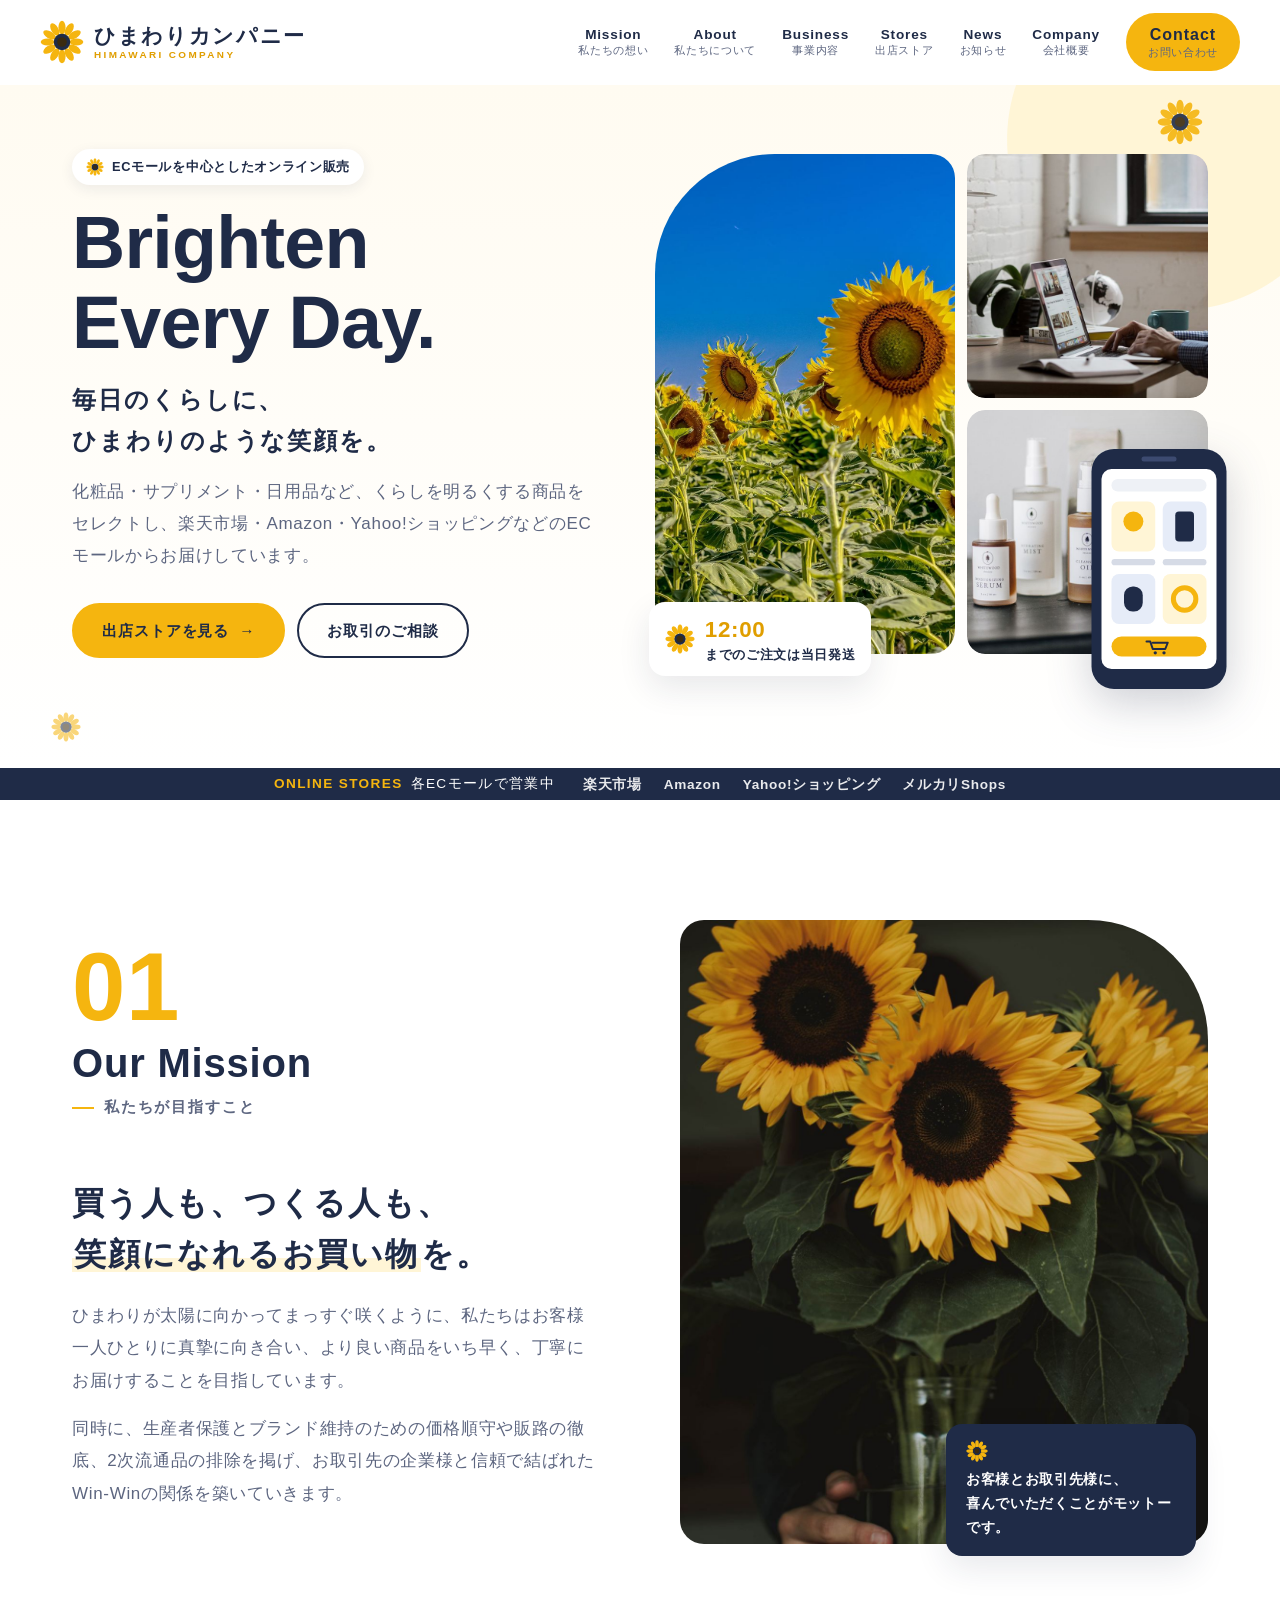
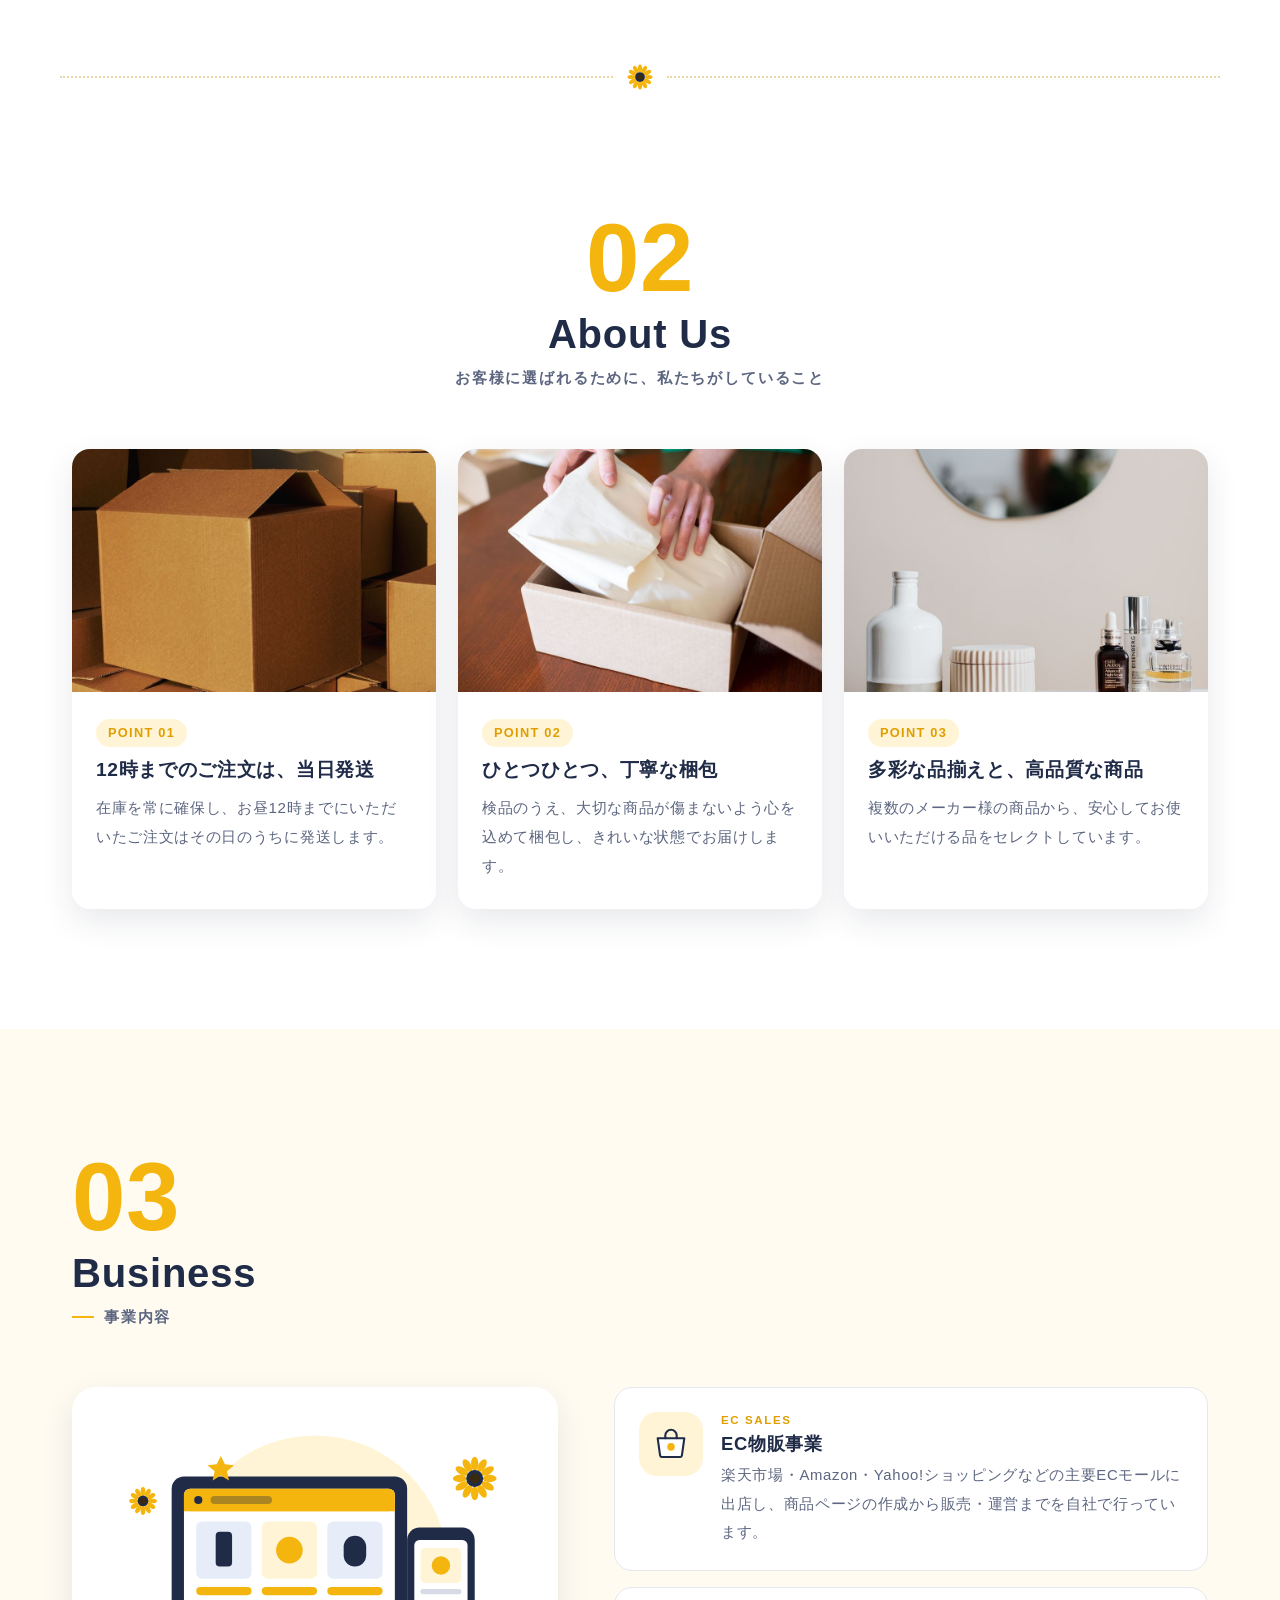
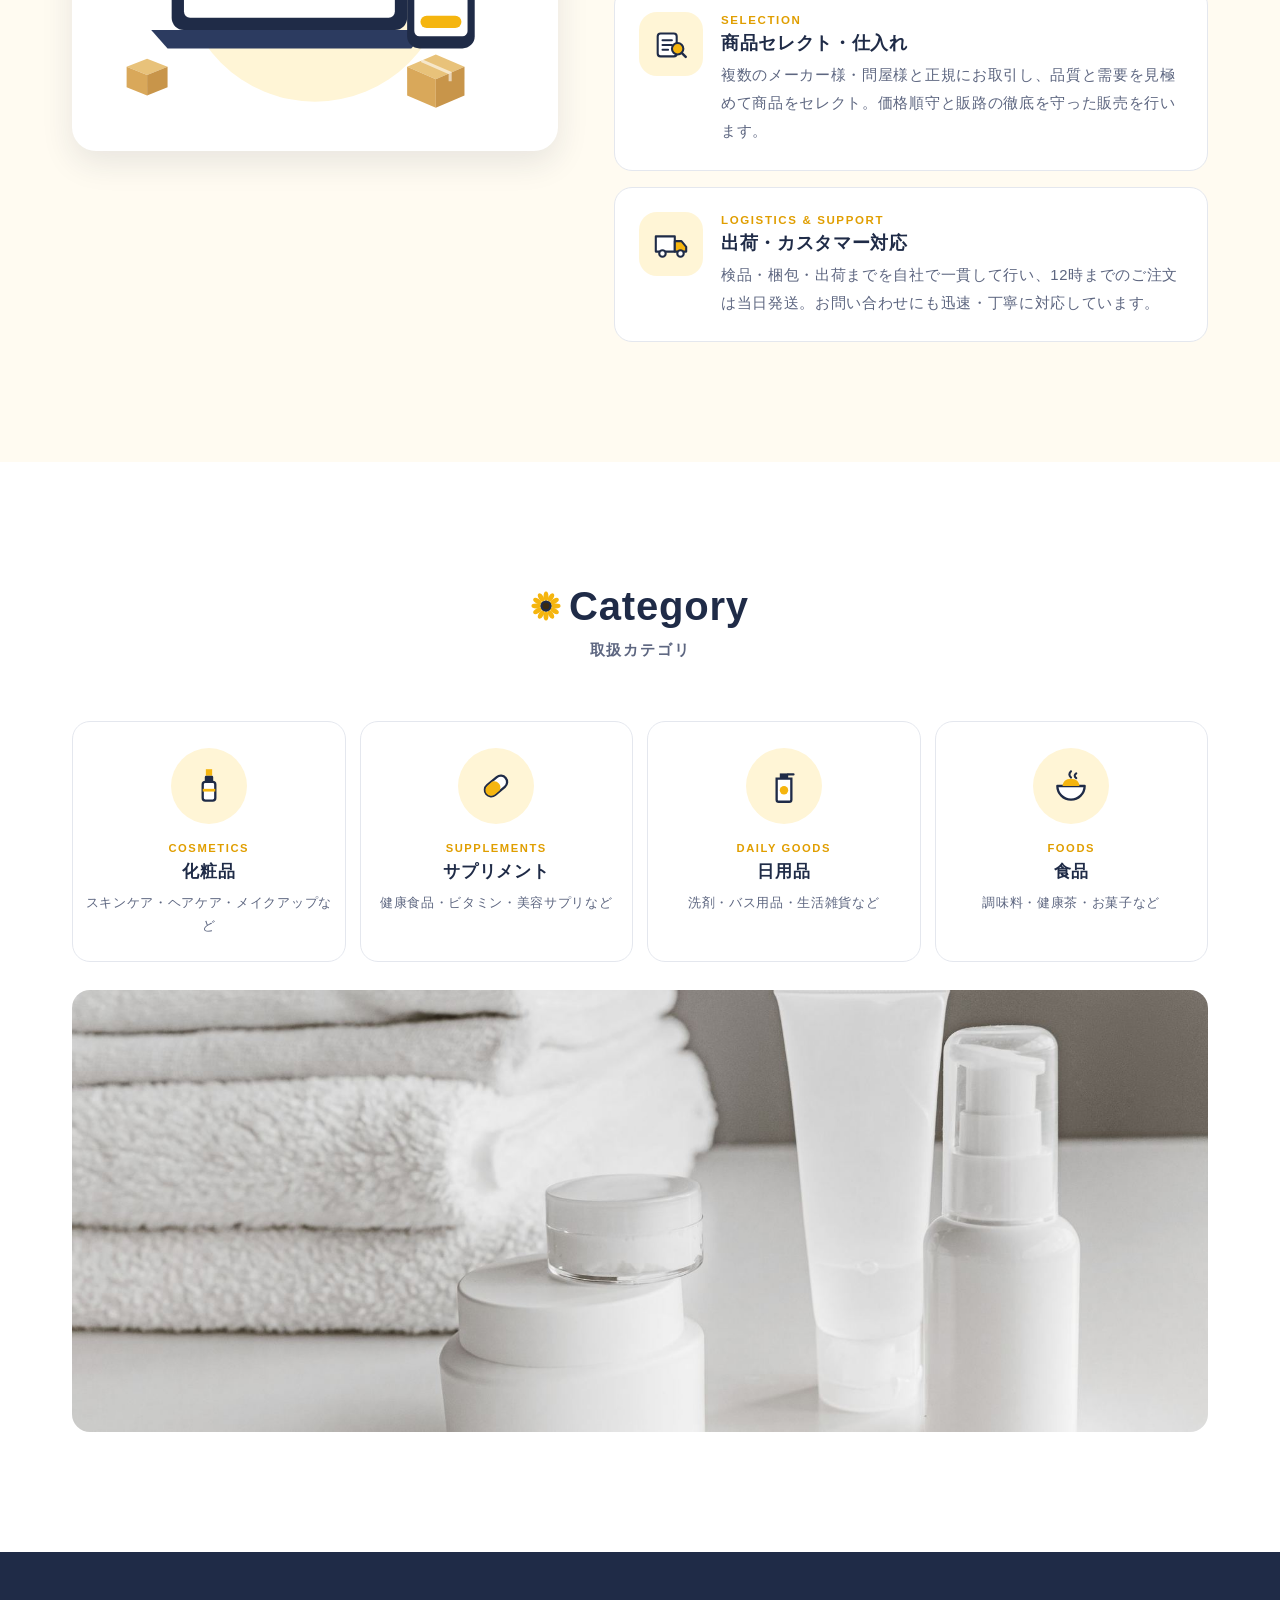
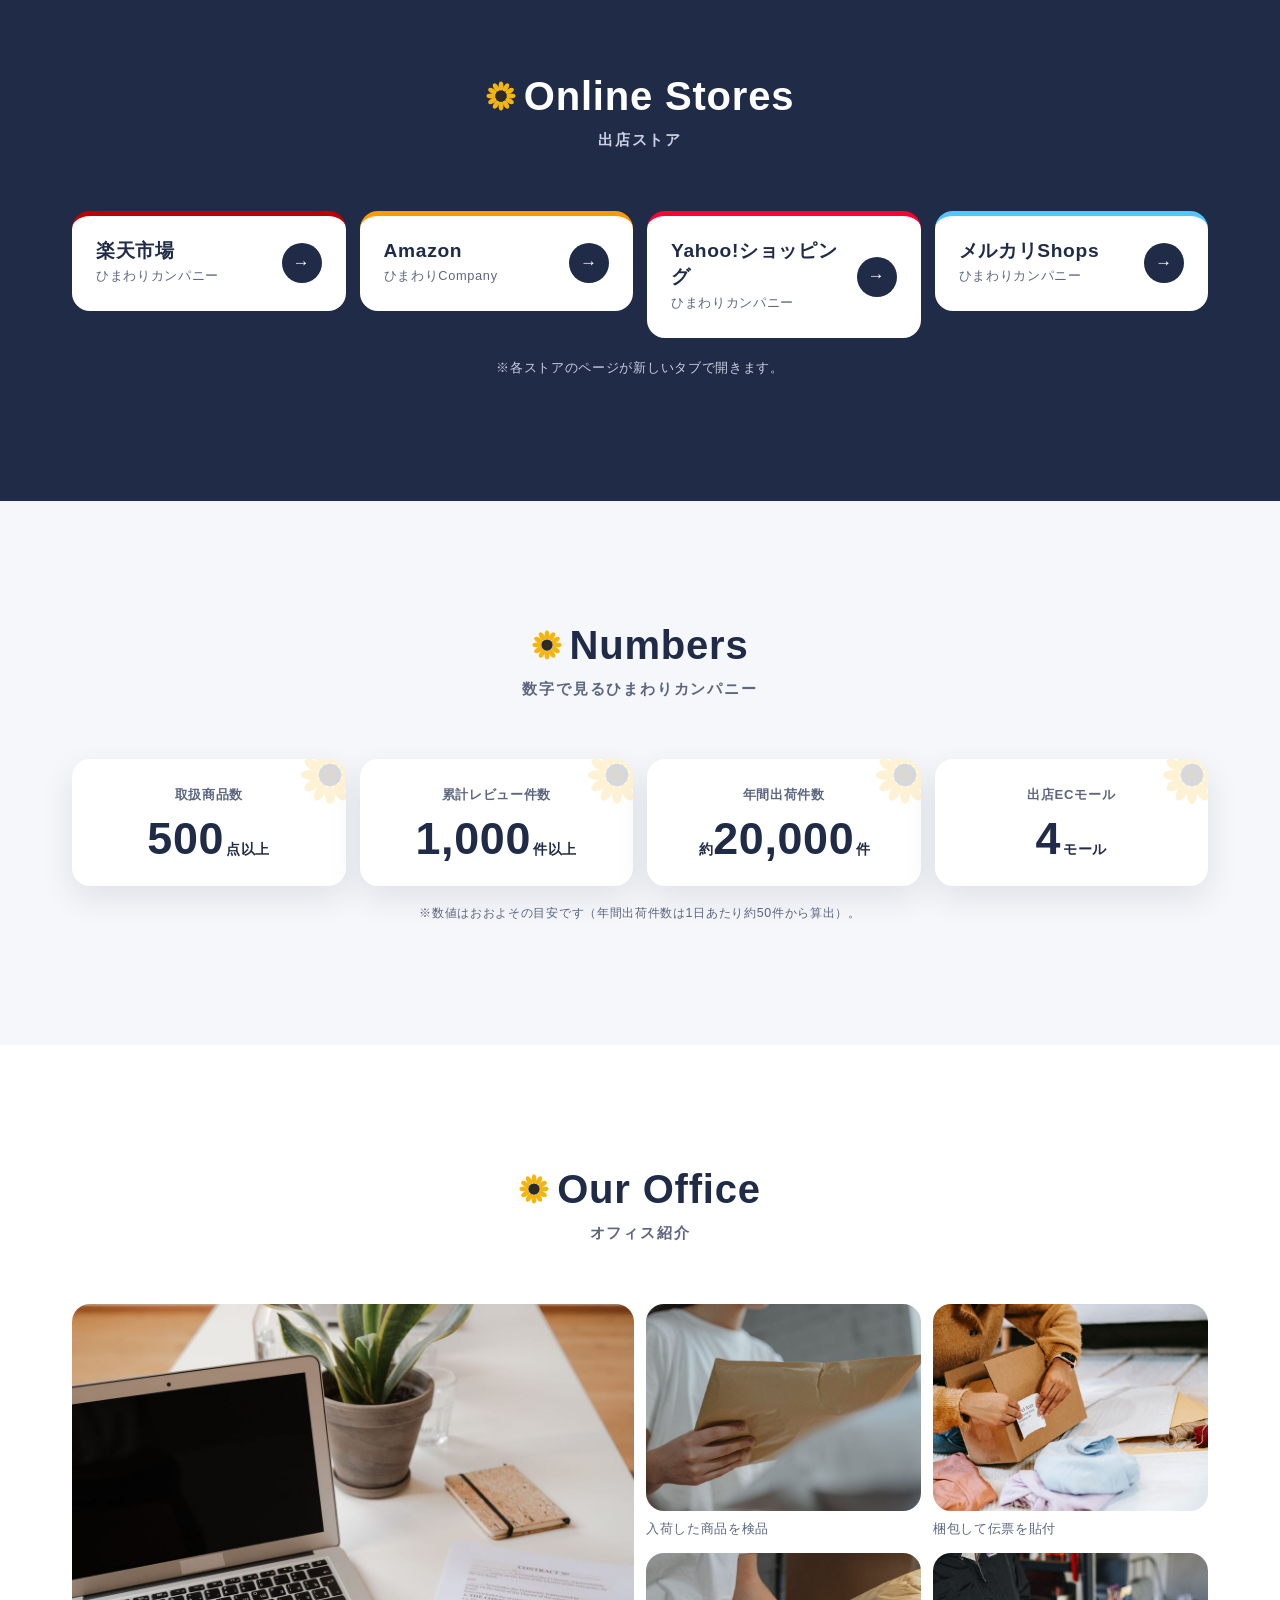
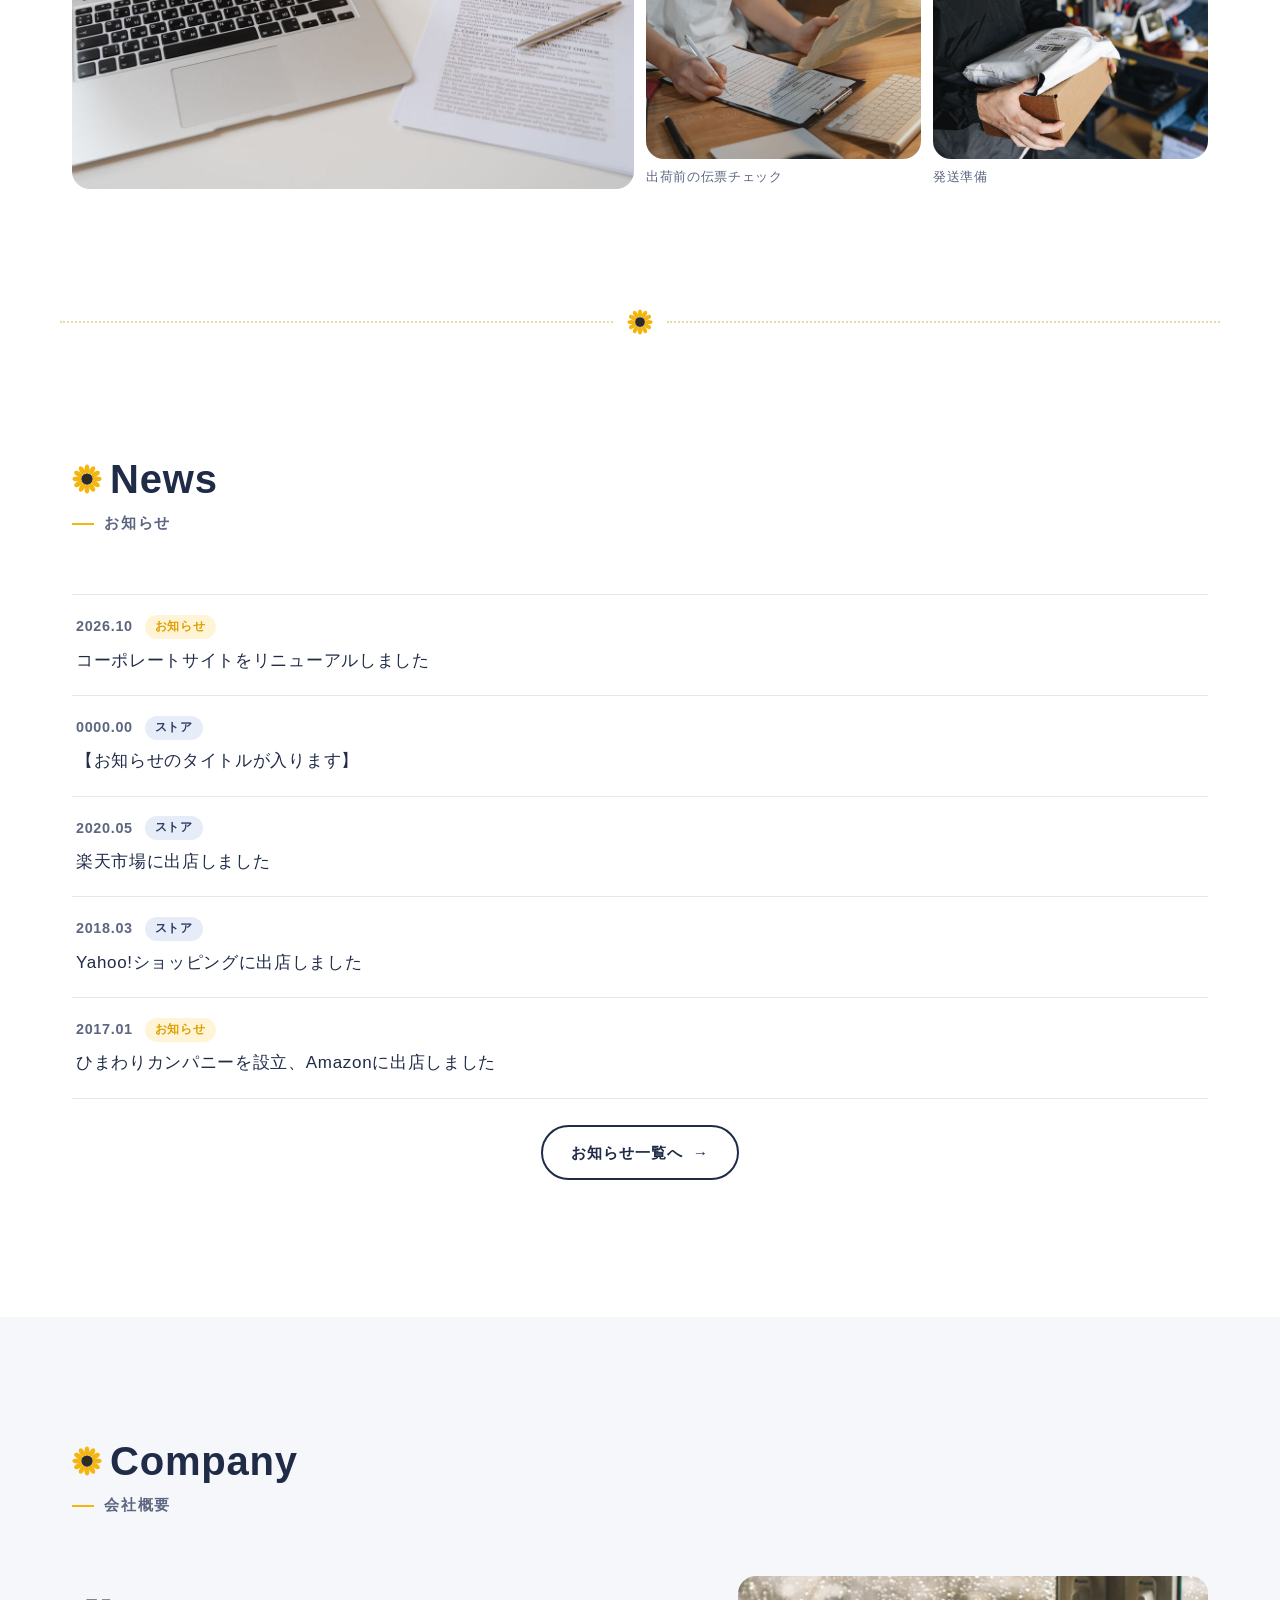
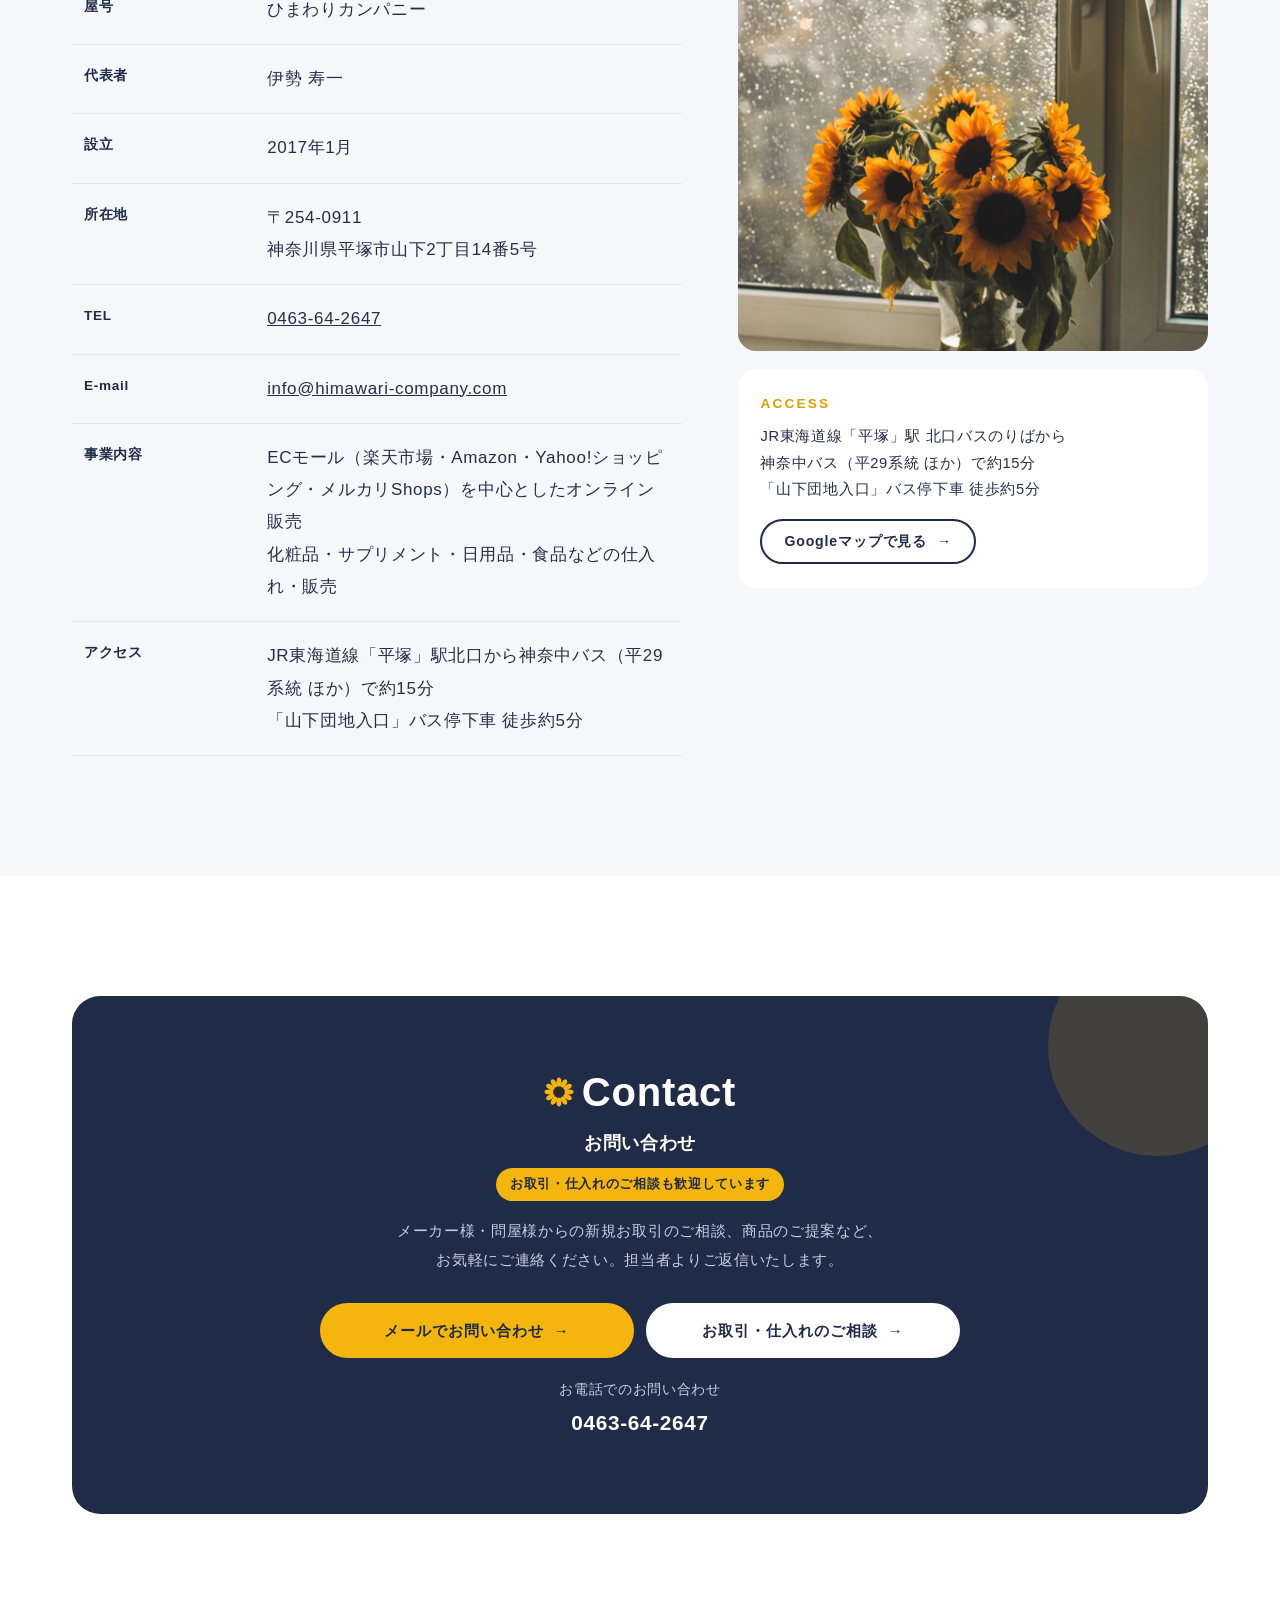
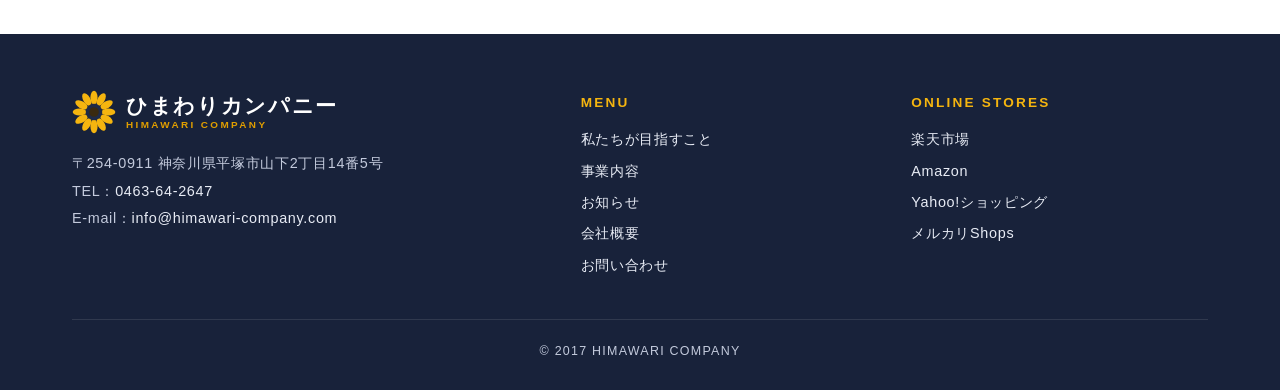
==== commit d227d80b: "メールアドレスを info@himawari-company.com に変更 Co-Authored-By: Claude Opus 5.5 <noreply@anthropic.com> Claud" ====
--- a/index.html
+++ b/index.html
@@ -887,7 +887,7 @@
             <tr><th scope="row">設立</th><td>2017年1月</td></tr>
             <tr><th scope="row">所在地</th><td>〒254-0911<br>神奈川県平塚市山下2丁目14番5号</td></tr>
             <tr><th scope="row">TEL</th><td><a href="tel:0463642647">0463-64-2647</a></td></tr>
-            <tr><th scope="row">E-mail</th><td><a href="mailto:himawari-company@e-mail.jp">himawari-company@e-mail.jp</a></td></tr>
+            <tr><th scope="row">E-mail</th><td><a href="mailto:info@himawari-company.com">info@himawari-company.com</a></td></tr>
             <tr><th scope="row">事業内容</th><td>ECモール（楽天市場・Amazon・Yahoo!ショッピング・メルカリShops）を中心としたオンライン販売<br>化粧品・サプリメント・日用品・食品などの仕入れ・販売</td></tr>
             <tr><th scope="row">アクセス</th><td>JR東海道線「平塚」駅北口から神奈中バス（平29系統 ほか）で約15分<br>「山下団地入口」バス停下車 徒歩約5分</td></tr>
           </tbody>
@@ -913,8 +913,8 @@
         <span class="contact-tag">お取引・仕入れのご相談も歓迎しています</span>
         <p class="contact-text">メーカー様・問屋様からの新規お取引のご相談、商品のご提案など、<br>お気軽にご連絡ください。担当者よりご返信いたします。</p>
         <div class="contact-actions">
-          <a class="btn btn--yellow" href="mailto:himawari-company@e-mail.jp?subject=%E3%81%8A%E5%95%8F%E3%81%84%E5%90%88%E3%82%8F%E3%81%9B">メールでお問い合わせ <span class="arrow" aria-hidden="true">→</span></a>
-          <a class="btn btn--white" href="mailto:himawari-company@e-mail.jp?subject=%E3%81%8A%E5%8F%96%E5%BC%95%E3%83%BB%E4%BB%95%E5%85%A5%E3%82%8C%E3%81%AE%E3%81%94%E7%9B%B8%E8%AB%87">お取引・仕入れのご相談 <span class="arrow" aria-hidden="true">→</span></a>
+          <a class="btn btn--yellow" href="mailto:info@himawari-company.com?subject=%E3%81%8A%E5%95%8F%E3%81%84%E5%90%88%E3%82%8F%E3%81%9B">メールでお問い合わせ <span class="arrow" aria-hidden="true">→</span></a>
+          <a class="btn btn--white" href="mailto:info@himawari-company.com?subject=%E3%81%8A%E5%8F%96%E5%BC%95%E3%83%BB%E4%BB%95%E5%85%A5%E3%82%8C%E3%81%AE%E3%81%94%E7%9B%B8%E8%AB%87">お取引・仕入れのご相談 <span class="arrow" aria-hidden="true">→</span></a>
         </div>
         <span class="contact-tel">お電話でのお問い合わせ<br><a href="tel:0463642647">0463-64-2647</a></span>
       </div>
@@ -934,7 +934,7 @@
         <address>
           〒254-0911 神奈川県平塚市山下2丁目14番5号<br>
           TEL：<a href="tel:0463642647">0463-64-2647</a><br>
-          E-mail：<a href="mailto:himawari-company@e-mail.jp">himawari-company@e-mail.jp</a>
+          E-mail：<a href="mailto:info@himawari-company.com">info@himawari-company.com</a>
         </address>
       </div>
       <div>
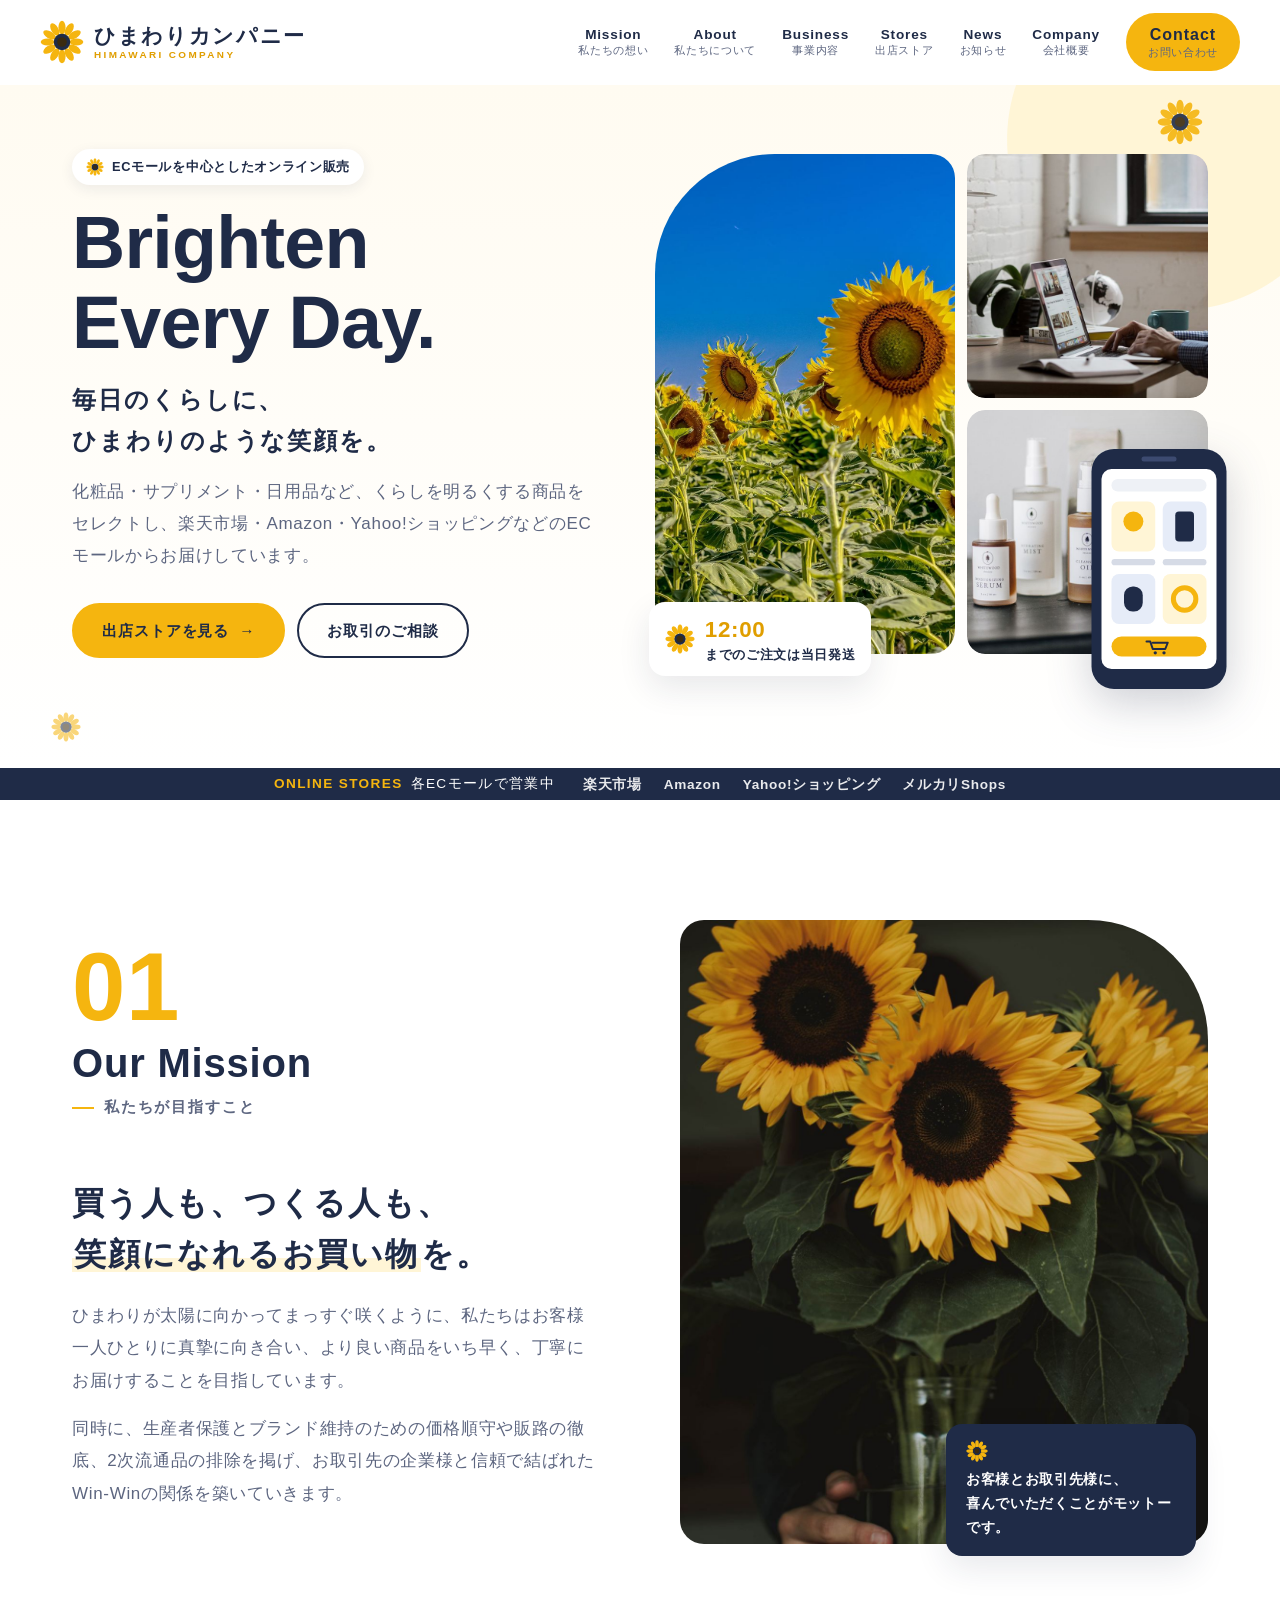
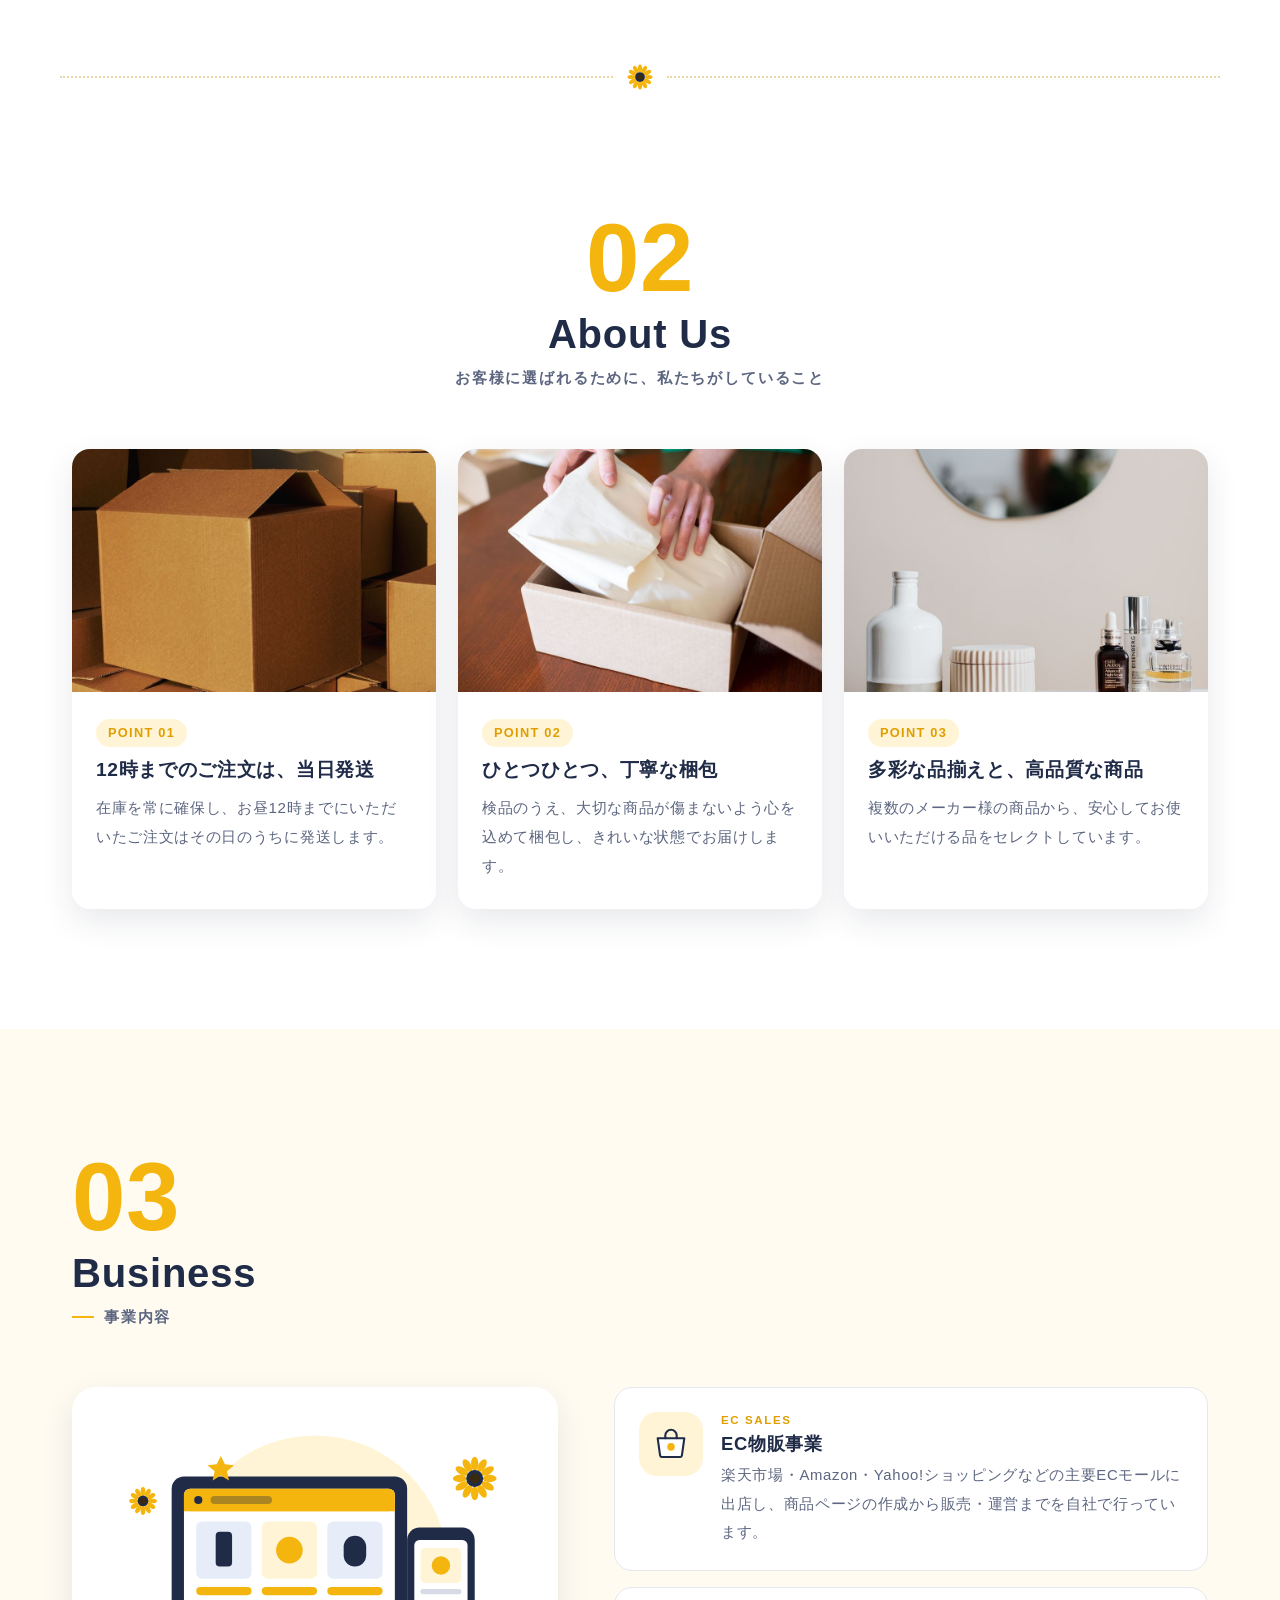
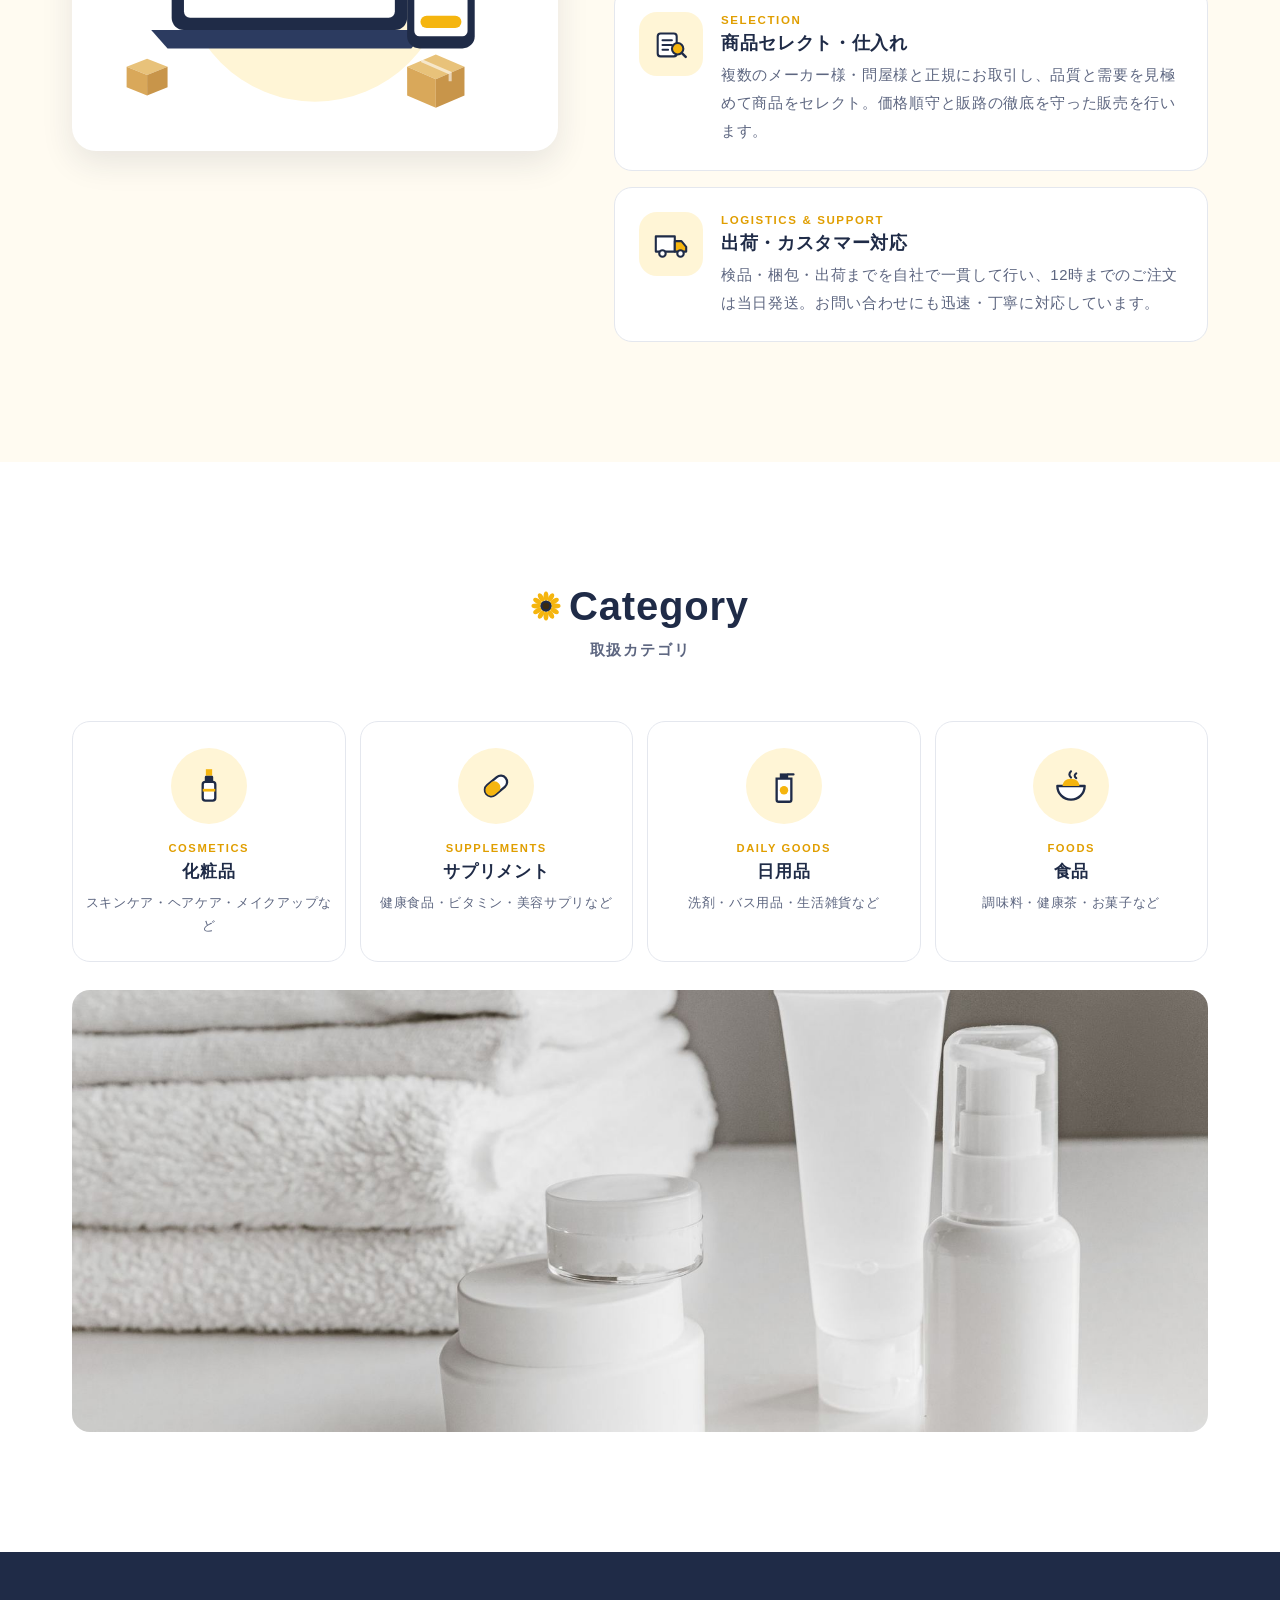
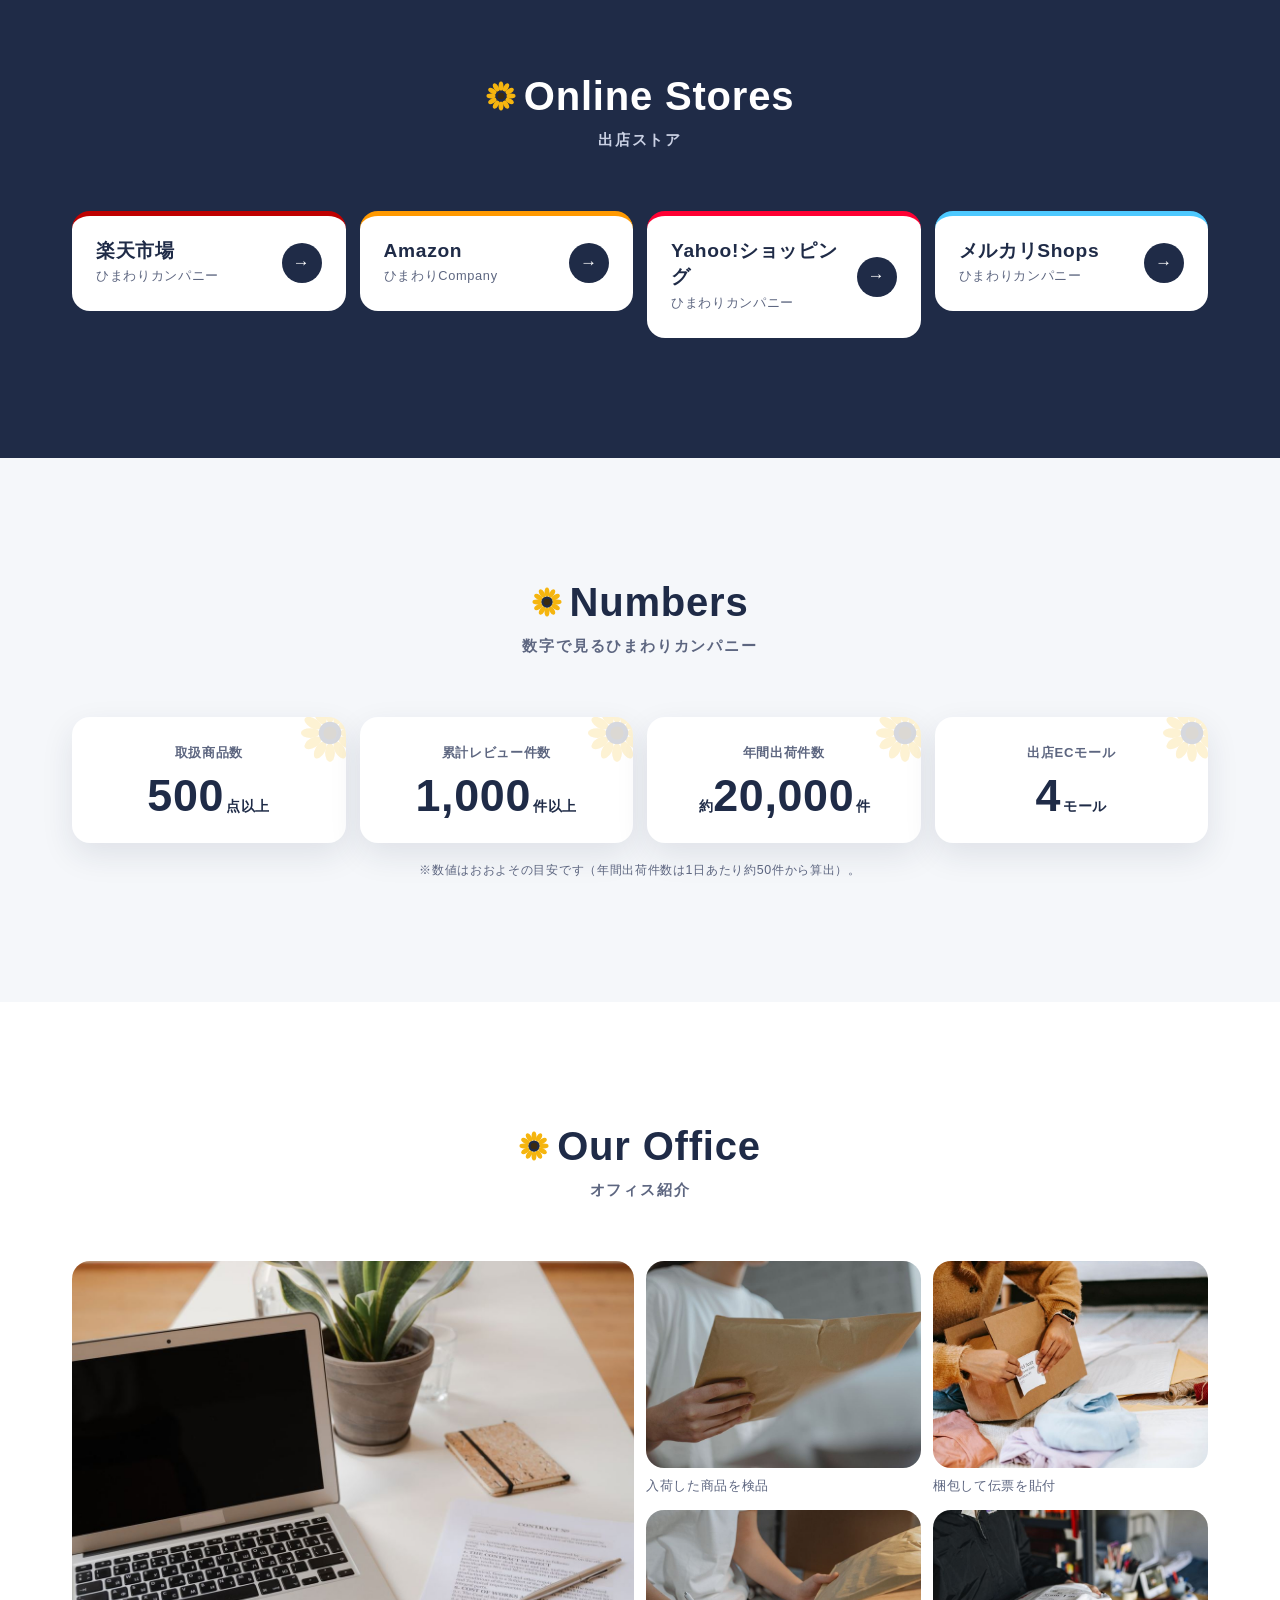
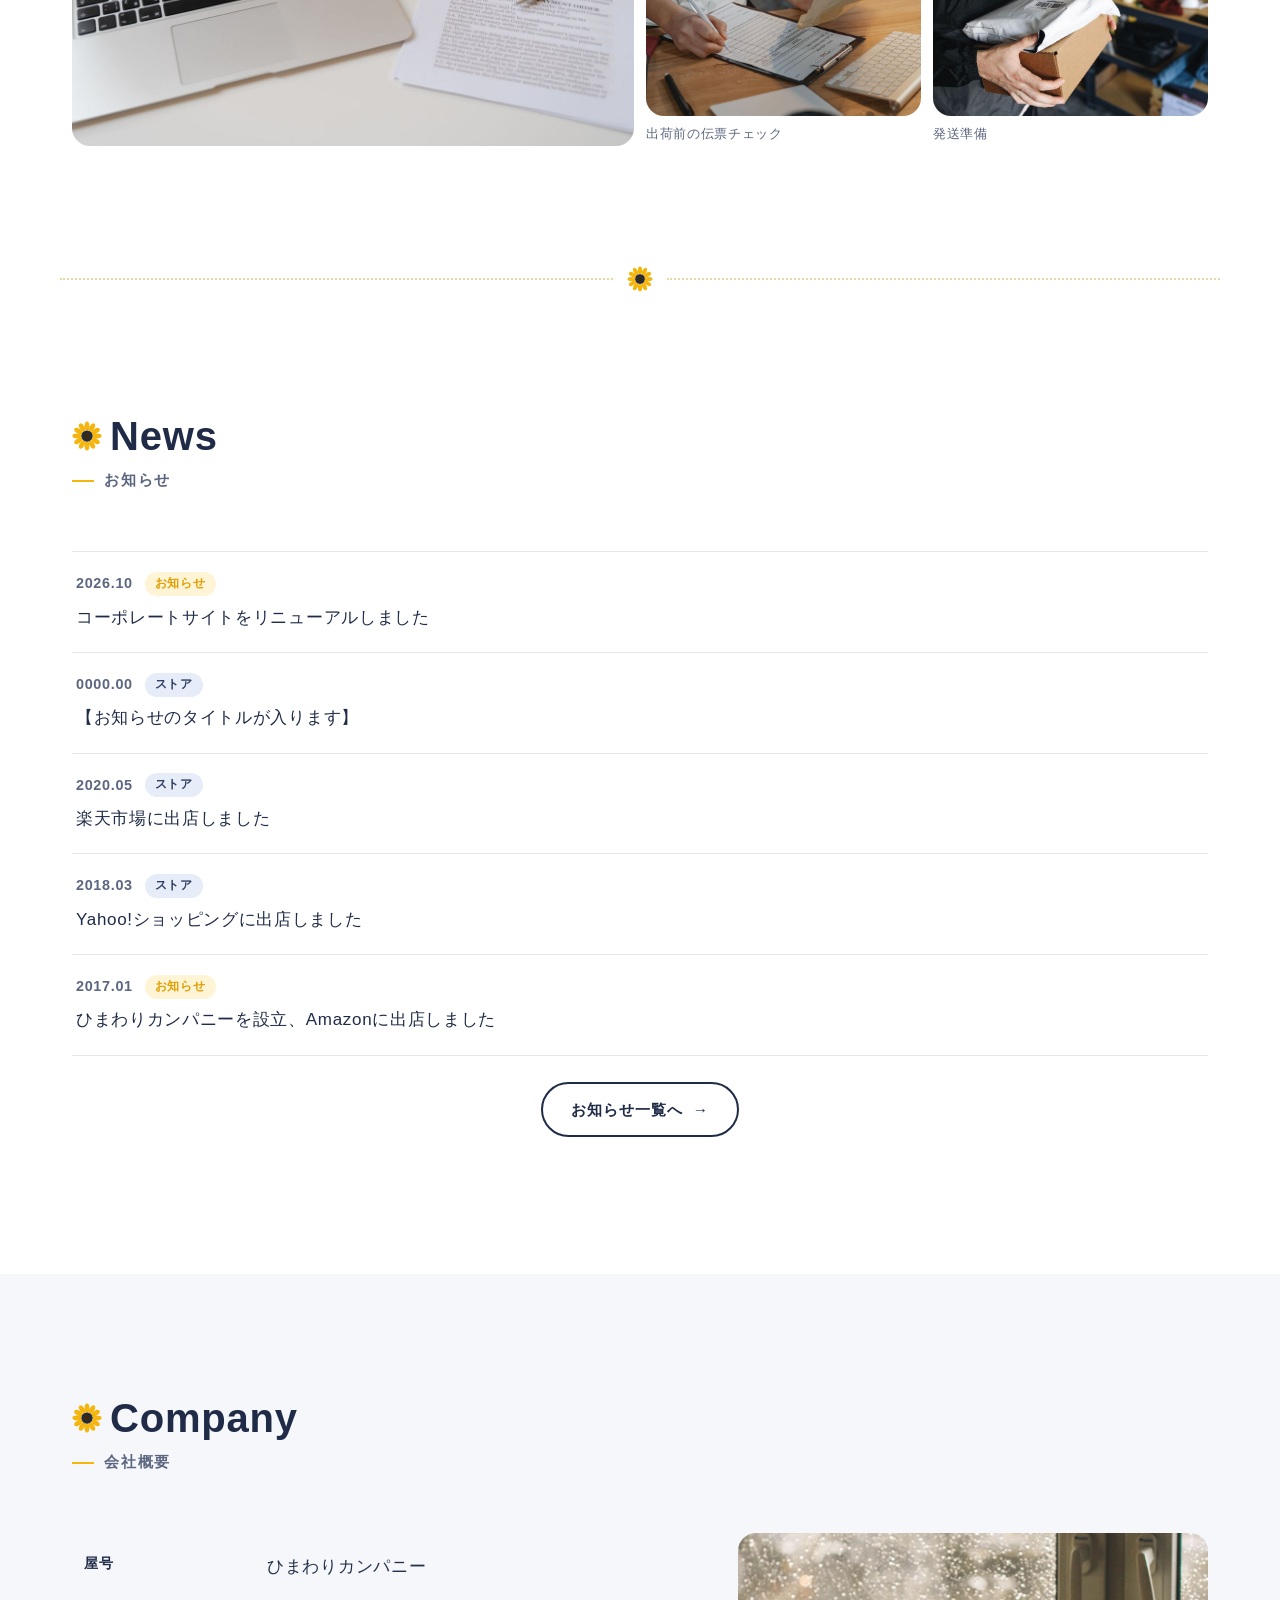
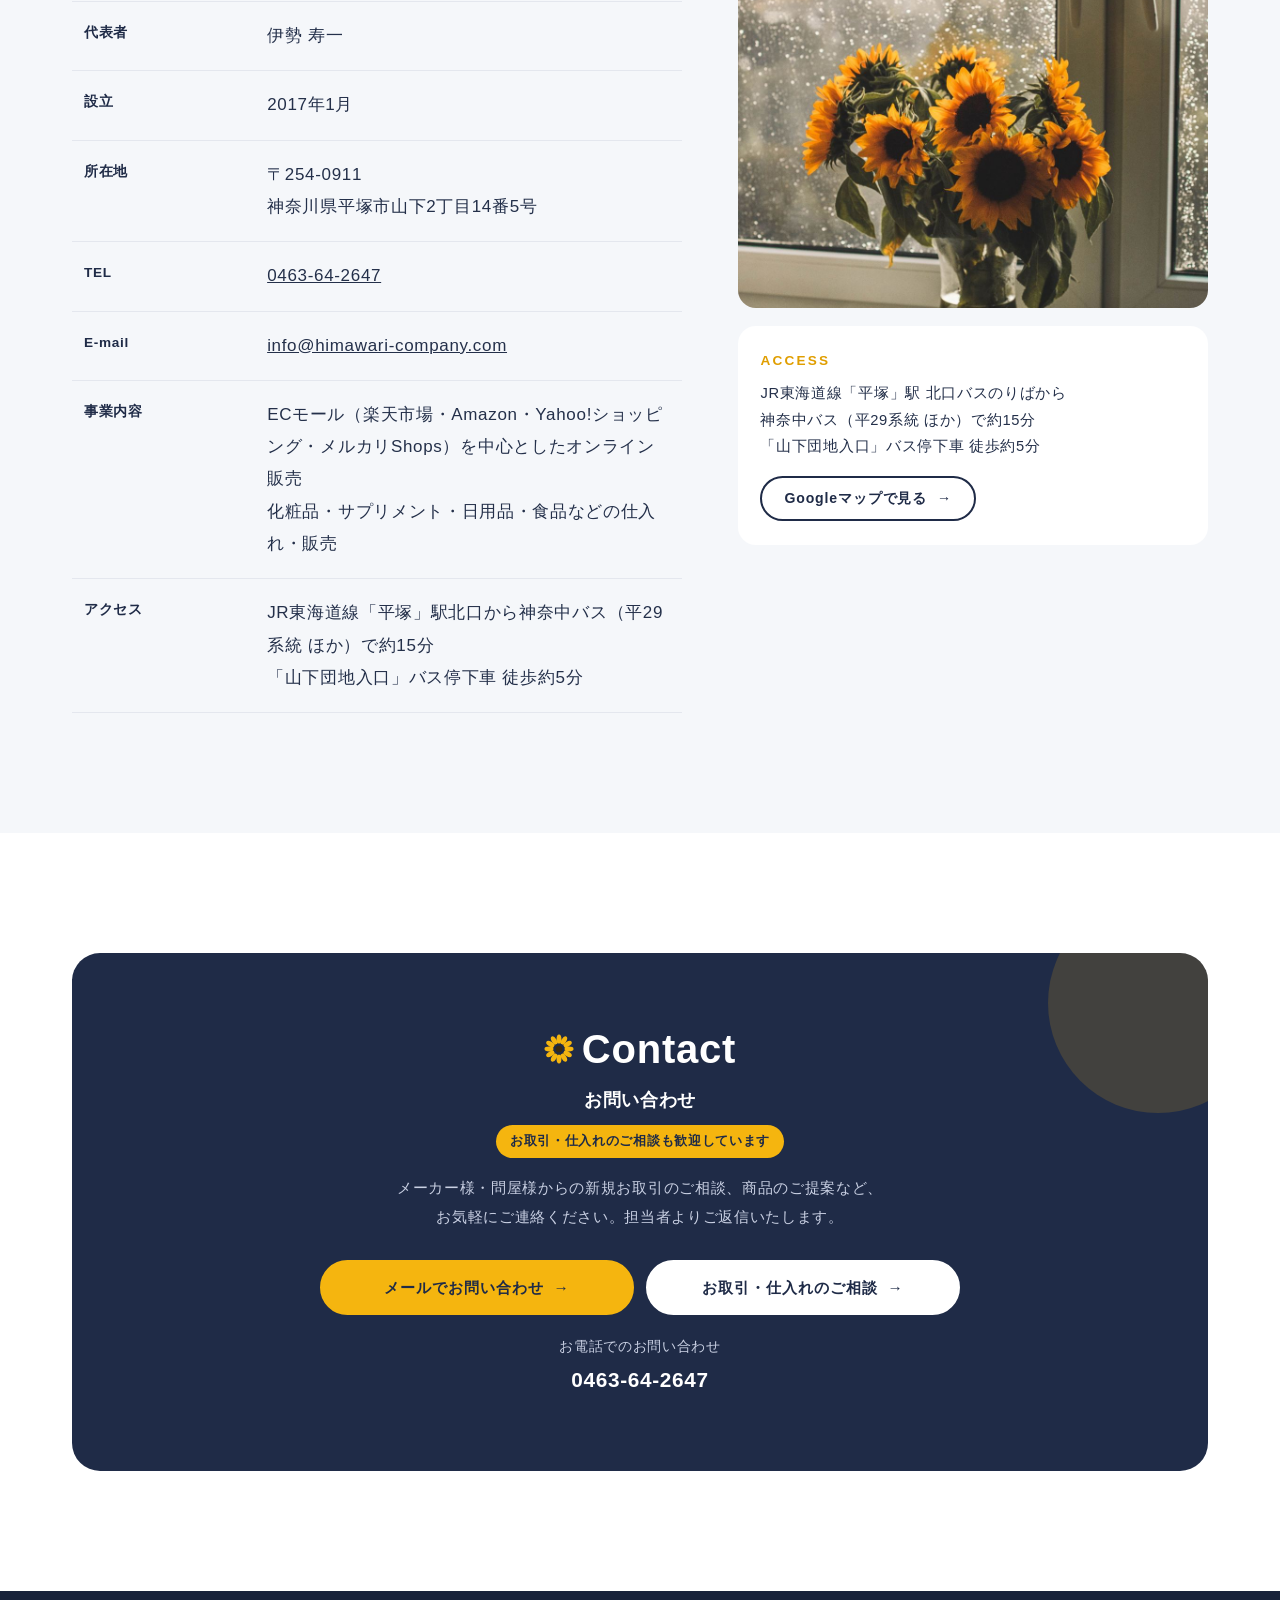
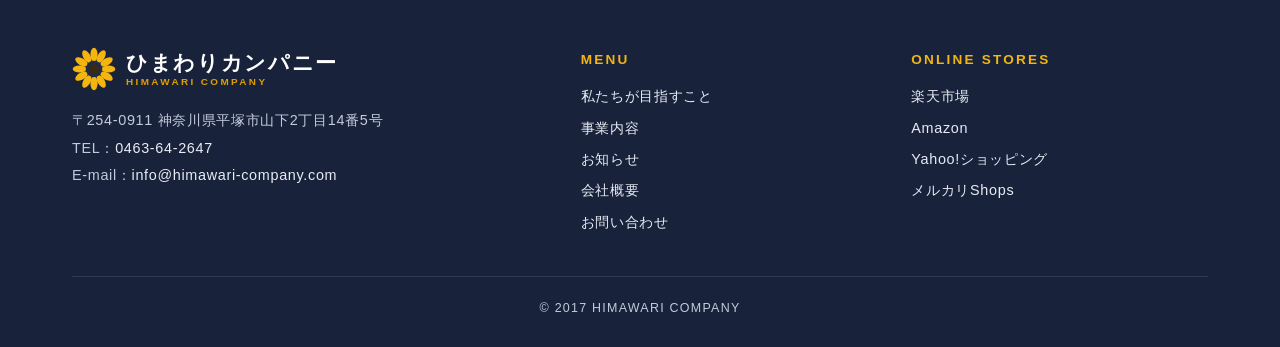
==== commit 593aca32: "出店ストアのリンク先を一時的にはずす（押しても飛ばないようにする） 楽天市場・Amazon・Yahoo!ショッピング・メルカリShops の4つのボタンと、 ページ上部の帯・フッターの同じリンクから " ====
--- a/index.html
+++ b/index.html
@@ -618,10 +618,10 @@
     <div class="container store-strip-inner">
       <p><span>ONLINE STORES</span>各ECモールで営業中</p>
       <ul>
-        <li><a href="https://www.rakuten.co.jp/himawari-company/" target="_blank" rel="noopener">楽天市場</a></li>
-        <li><a href="https://www.amazon.co.jp/s?me=A3NV0EKBFBU47O&amp;marketplaceID=A1VC38T7YXB528" target="_blank" rel="noopener">Amazon</a></li>
-        <li><a href="https://store.shopping.yahoo.co.jp/himawari-company/" target="_blank" rel="noopener">Yahoo!ショッピング</a></li>
-        <li><a href="https://jp.mercari.com/shops/profile/Aiasz2msF3qnqRSeZ3U2ag" target="_blank" rel="noopener">メルカリShops</a></li>
+        <li><a>楽天市場</a></li>
+        <li><a>Amazon</a></li>
+        <li><a>Yahoo!ショッピング</a></li>
+        <li><a>メルカリShops</a></li>
       </ul>
     </div>
   </div>
@@ -809,12 +809,19 @@
         <p class="sec-ja">出店ストア</p>
       </div>
       <ul class="stores">
-        <li class="fade"><a class="store store--rakuten" href="https://www.rakuten.co.jp/himawari-company/" target="_blank" rel="noopener"><span><span class="store-name">楽天市場</span><span class="store-shop">ひまわりカンパニー</span></span><span class="store-go" aria-hidden="true">→</span></a></li>
-        <li class="fade d1"><a class="store store--amazon" href="https://www.amazon.co.jp/s?me=A3NV0EKBFBU47O&amp;marketplaceID=A1VC38T7YXB528" target="_blank" rel="noopener"><span><span class="store-name">Amazon</span><span class="store-shop">ひまわりCompany</span></span><span class="store-go" aria-hidden="true">→</span></a></li>
-        <li class="fade d2"><a class="store store--yahoo" href="https://store.shopping.yahoo.co.jp/himawari-company/" target="_blank" rel="noopener"><span><span class="store-name">Yahoo!ショッピング</span><span class="store-shop">ひまわりカンパニー</span></span><span class="store-go" aria-hidden="true">→</span></a></li>
-        <li class="fade d3"><a class="store store--mercari" href="https://jp.mercari.com/shops/profile/Aiasz2msF3qnqRSeZ3U2ag" target="_blank" rel="noopener"><span><span class="store-name">メルカリShops</span><span class="store-shop">ひまわりカンパニー</span></span><span class="store-go" aria-hidden="true">→</span></a></li>
+        <li class="fade"><a class="store store--rakuten"><span><span class="store-name">楽天市場</span><span class="store-shop">ひまわりカンパニー</span></span><span class="store-go" aria-hidden="true">→</span></a></li>
+        <li class="fade d1"><a class="store store--amazon"><span><span class="store-name">Amazon</span><span class="store-shop">ひまわりCompany</span></span><span class="store-go" aria-hidden="true">→</span></a></li>
+        <li class="fade d2"><a class="store store--yahoo"><span><span class="store-name">Yahoo!ショッピング</span><span class="store-shop">ひまわりカンパニー</span></span><span class="store-go" aria-hidden="true">→</span></a></li>
+        <li class="fade d3"><a class="store store--mercari"><span><span class="store-name">メルカリShops</span><span class="store-shop">ひまわりカンパニー</span></span><span class="store-go" aria-hidden="true">→</span></a></li>
       </ul>
+      <!-- 各ストアへのリンクは現在はずしています（2026/10/28）。元のリンク先は下のメモのとおり。
+           楽天市場: https://www.rakuten.co.jp/himawari-company/
+           Amazon: https://www.amazon.co.jp/s?me=A3NV0EKBFBU47O&amp;marketplaceID=A1VC38T7YXB528
+           Yahoo!ショッピング: https://store.shopping.yahoo.co.jp/himawari-company/
+           メルカリShops: https://jp.mercari.com/shops/profile/Aiasz2msF3qnqRSeZ3U2ag
+           もどすときは、各 <a> に href="URL" target="_blank" rel="noopener" を付け直し、下の注意書きのコメントもはずす。
       <p class="stores-note">※各ストアのページが新しいタブで開きます。</p>
+      -->
     </div>
   </section>
 
@@ -950,10 +957,10 @@
       <div>
         <h3>ONLINE STORES</h3>
         <ul>
-          <li><a href="https://www.rakuten.co.jp/himawari-company/" target="_blank" rel="noopener">楽天市場</a></li>
-          <li><a href="https://www.amazon.co.jp/s?me=A3NV0EKBFBU47O&amp;marketplaceID=A1VC38T7YXB528" target="_blank" rel="noopener">Amazon</a></li>
-          <li><a href="https://store.shopping.yahoo.co.jp/himawari-company/" target="_blank" rel="noopener">Yahoo!ショッピング</a></li>
-          <li><a href="https://jp.mercari.com/shops/profile/Aiasz2msF3qnqRSeZ3U2ag" target="_blank" rel="noopener">メルカリShops</a></li>
+          <li><a>楽天市場</a></li>
+          <li><a>Amazon</a></li>
+          <li><a>Yahoo!ショッピング</a></li>
+          <li><a>メルカリShops</a></li>
         </ul>
       </div>
     </div>
